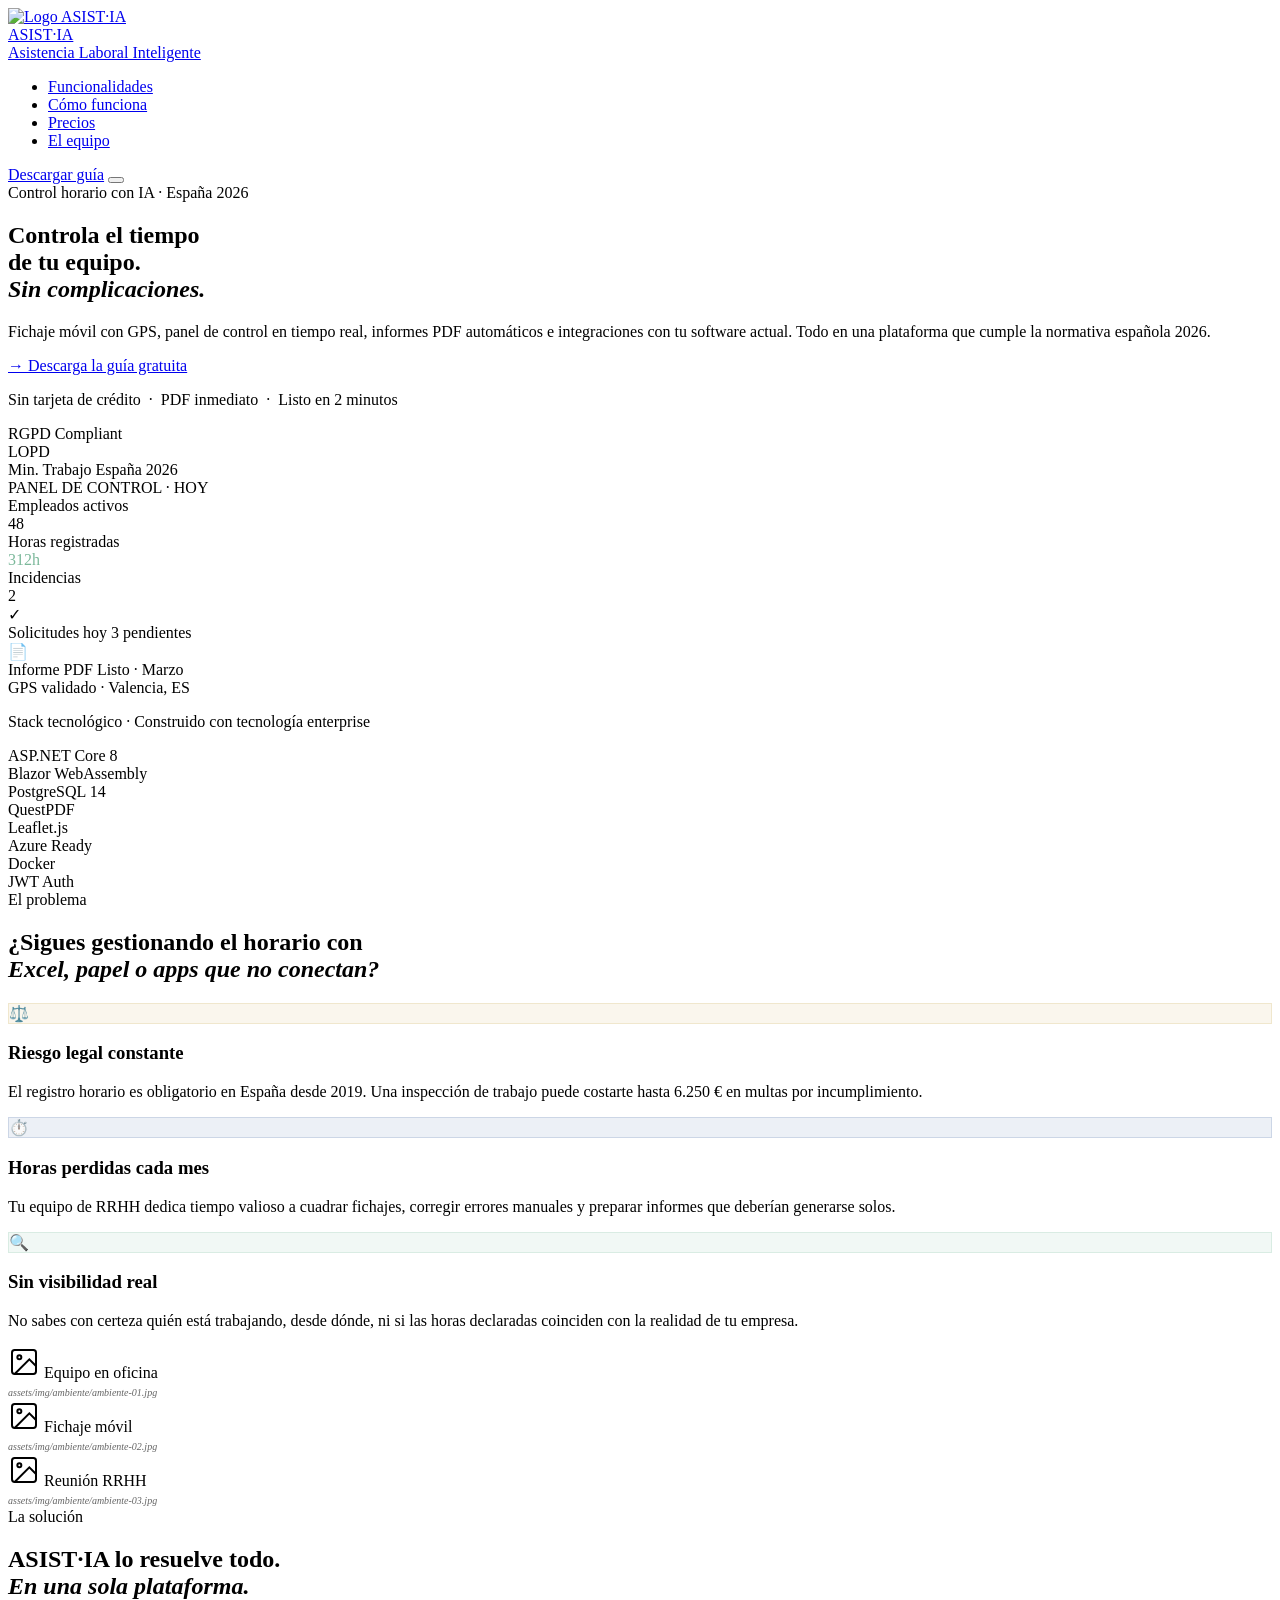
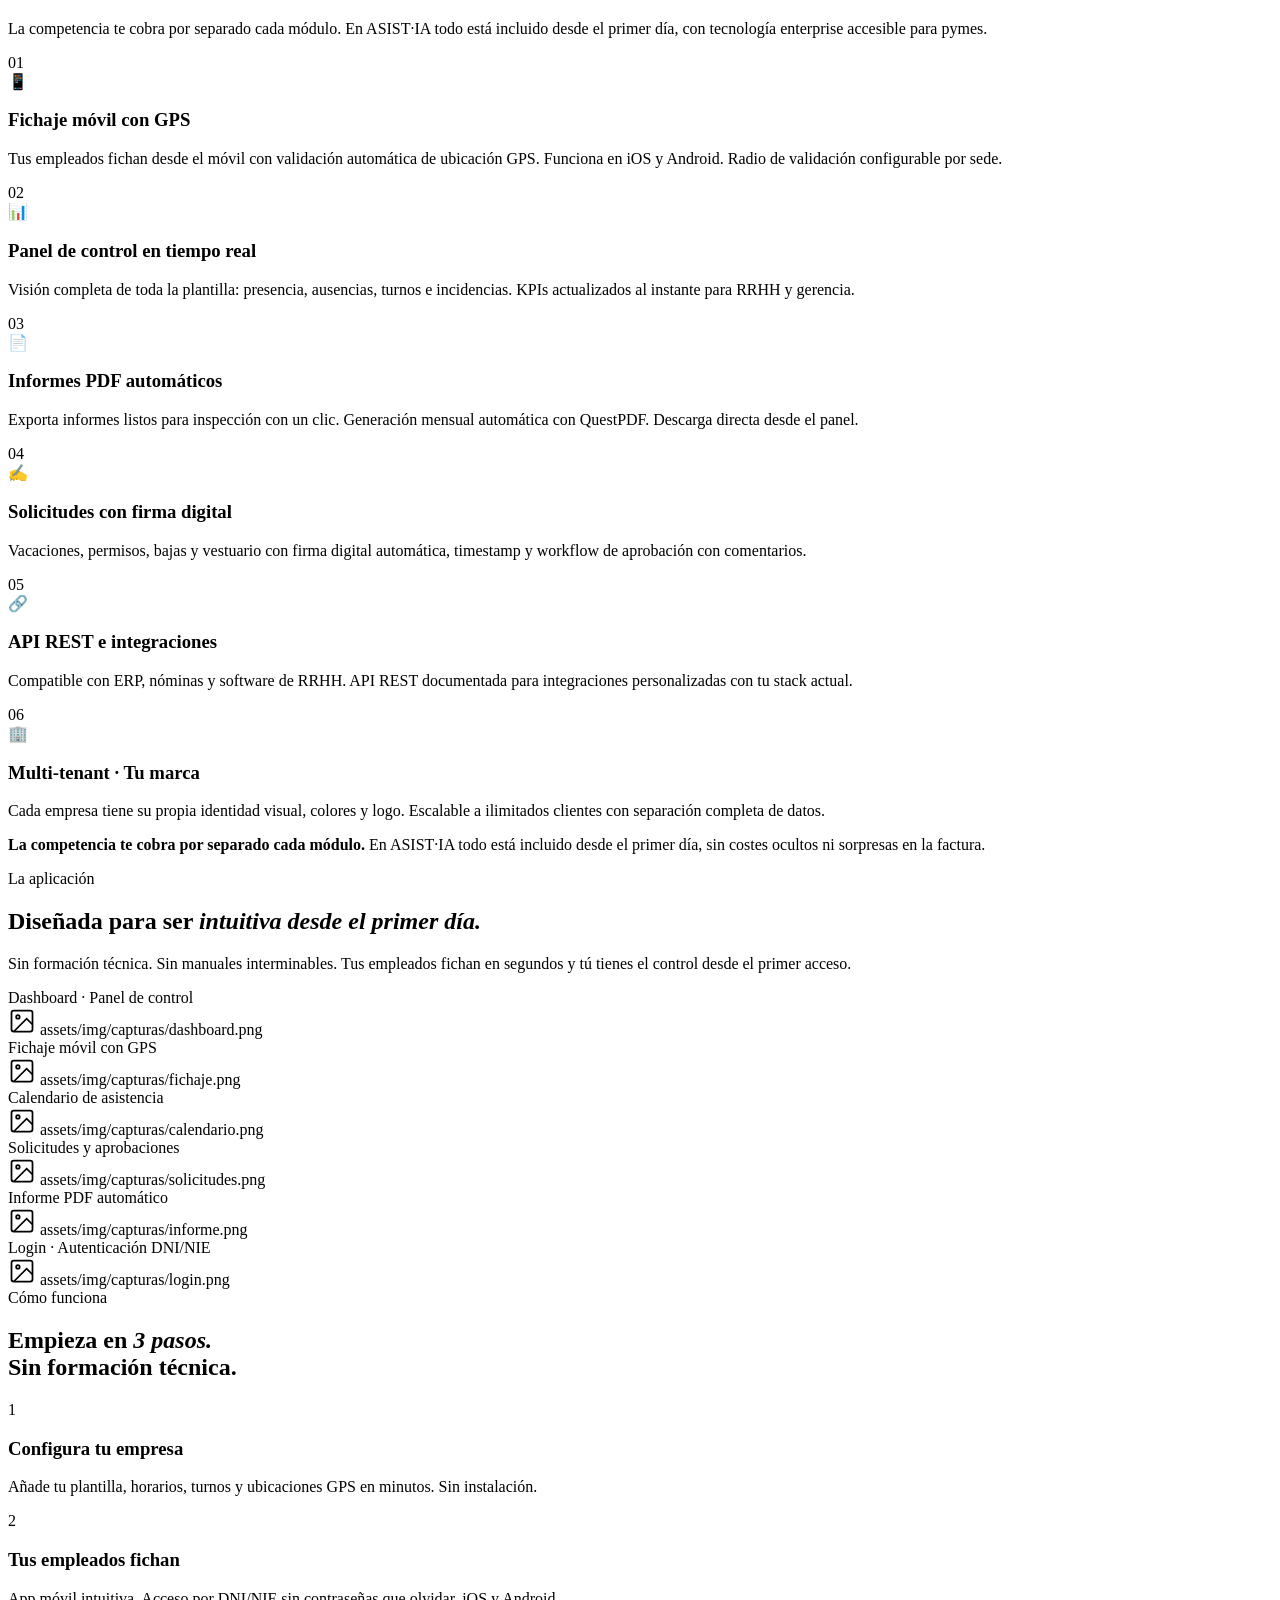
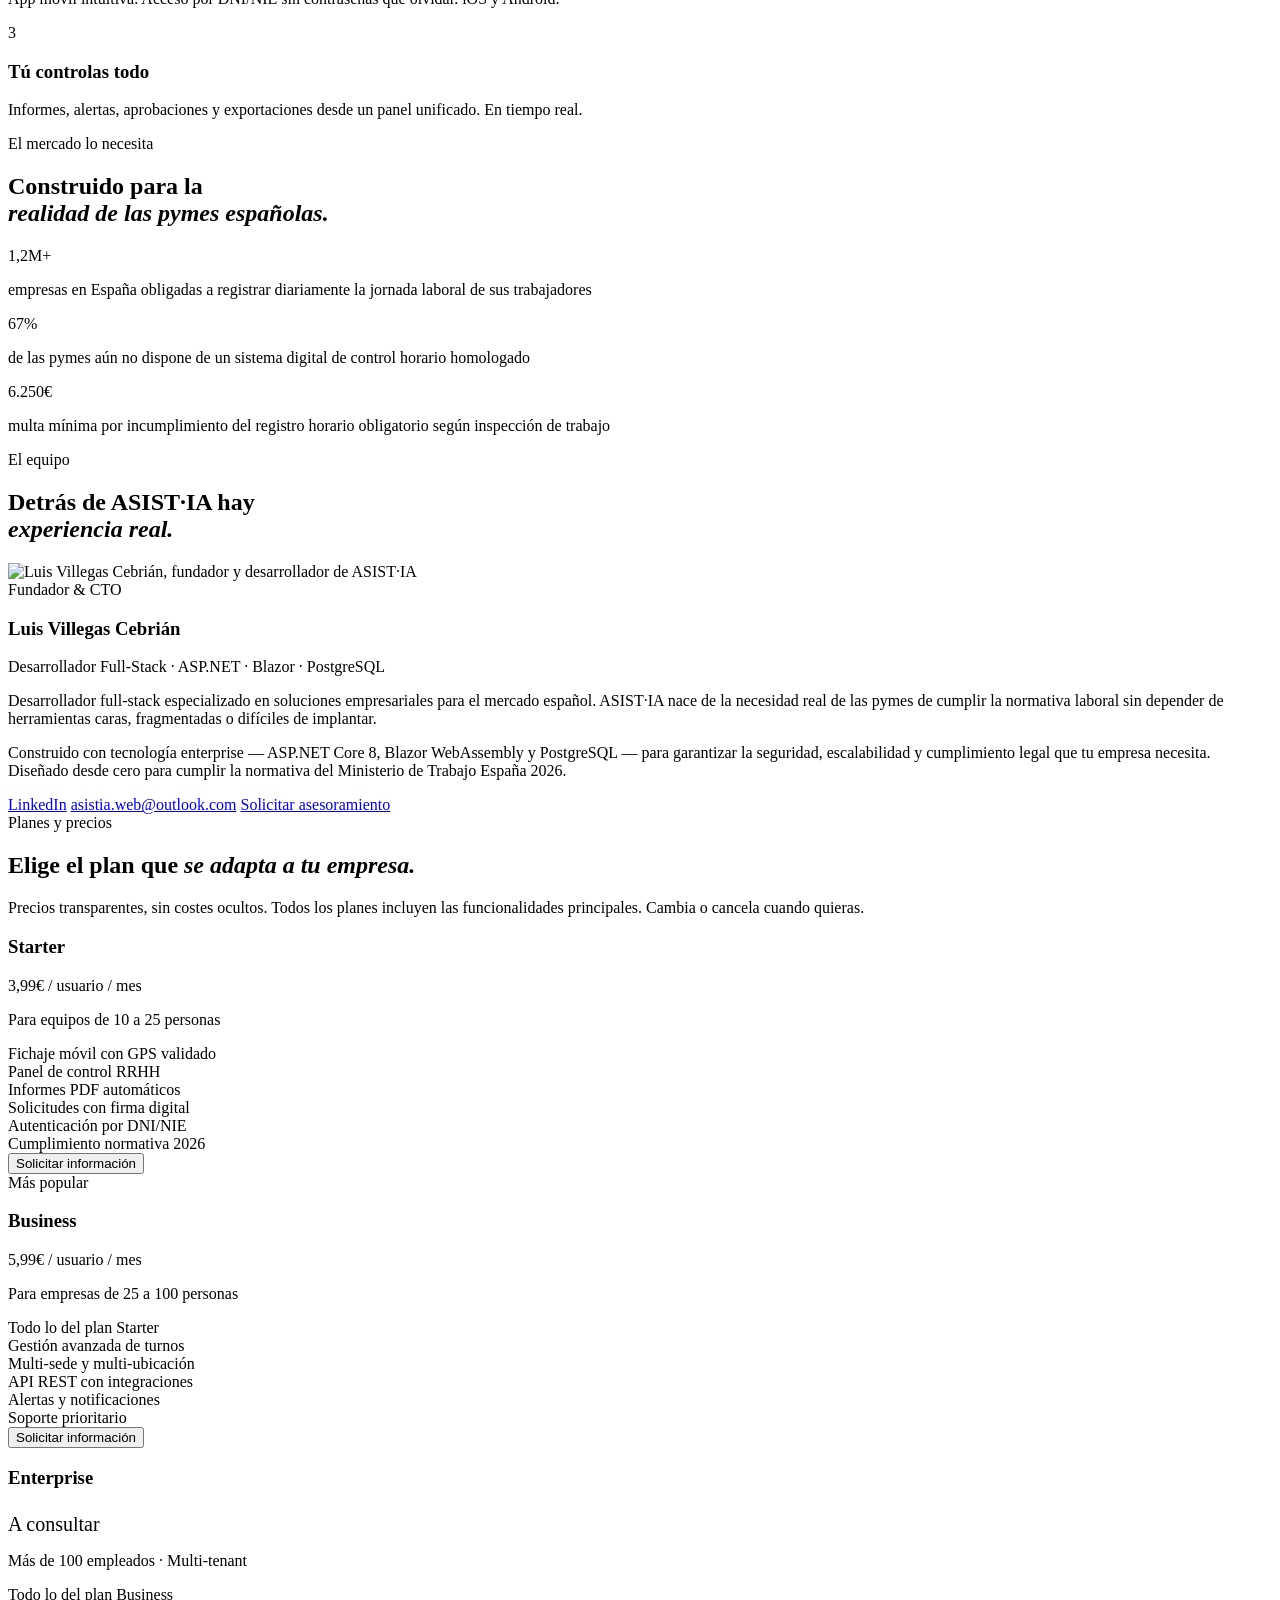
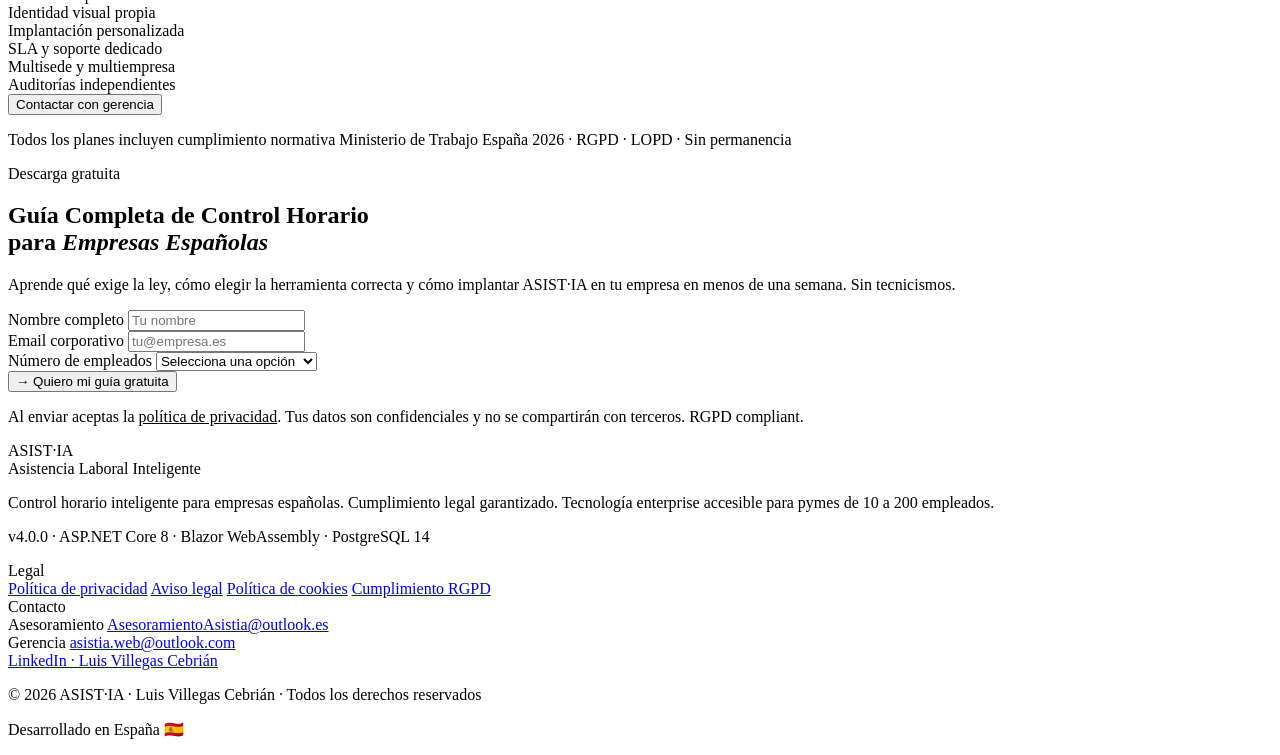
==== index.html @ 2e4726e0 "Add files via upload" ====
<!DOCTYPE html>
<html lang="es">
<head>
  <meta charset="UTF-8" />
  <meta name="viewport" content="width=device-width, initial-scale=1.0" />

  <!-- SEO -->
  <title>ASIST·IA — Control Horario Inteligente para Empresas Españolas</title>
  <meta name="description" content="Plataforma SaaS de control horario para empresas españolas. Fichaje GPS, panel RRHH, informes PDF automáticos y cumplimiento normativa 2026. Desde 3,99 €/usuario/mes." />
  <meta name="keywords" content="control horario, fichaje digital, software RRHH, pymes España, registro jornada, normativa laboral 2026" />
  <meta name="author" content="Luis Villegas Cebrián" />

  <!-- Open Graph (LinkedIn / redes sociales) -->
  <meta property="og:title" content="ASIST·IA — Control Horario con Inteligencia Artificial" />
  <meta property="og:description" content="La plataforma todo en uno para el control horario de tu empresa. Cumple la ley, elimina el fraude y ahorra horas de gestión." />
  <meta property="og:image" content="assets/img/og-asistia.png" />
  <meta property="og:url" content="https://asistia.es" />
  <meta property="og:type" content="website" />
  <meta property="og:locale" content="es_ES" />

  <!-- Twitter Card -->
  <meta name="twitter:card" content="summary_large_image" />
  <meta name="twitter:title" content="ASIST·IA — Control Horario Inteligente" />
  <meta name="twitter:description" content="Fichaje GPS · Panel RRHH · Informes PDF · Cumplimiento legal 2026" />

  <!-- Favicon -->
  <link rel="icon" type="image/png" href="assets/img/logo-asistia.png" />
  <link rel="apple-touch-icon" href="assets/img/logo-asistia.png" />

  <!-- Google Fonts -->
  <link rel="preconnect" href="https://fonts.googleapis.com" />
  <link rel="preconnect" href="https://fonts.gstatic.com" crossorigin />
  <link href="https://fonts.googleapis.com/css2?family=Syne:wght@400;700;800&family=DM+Sans:ital,wght@0,300;0,400;0,500;1,300&display=swap" rel="stylesheet" />

  <!-- CSS principal -->
  <link rel="stylesheet" href="assets/css/styles.css" />
</head>

<body>

  <!-- ============================================================
       NAVEGACIÓN
       ============================================================ -->
  <header>
    <nav class="nav" aria-label="Navegación principal">

      <a href="#inicio" class="nav-logo" aria-label="ASIST·IA — Inicio">
        <img src="assets/img/logo-asistia.png" alt="Logo ASIST·IA" width="38" height="38" />
        <div class="nav-logo-text">
          <div class="logo-nombre">ASIST·IA</div>
          <div class="logo-claim">Asistencia Laboral Inteligente</div>
        </div>
      </a>

      <ul class="nav-links" id="nav-links" role="list">
        <li><a href="#funcionalidades">Funcionalidades</a></li>
        <li><a href="#como-funciona">Cómo funciona</a></li>
        <li><a href="#precios">Precios</a></li>
        <li><a href="#equipo">El equipo</a></li>
      </ul>

      <a href="#descarga" class="nav-cta" aria-label="Descargar guía gratuita">Descargar guía</a>

      <button class="nav-toggle" id="nav-toggle" aria-controls="nav-links" aria-expanded="false" aria-label="Abrir menú">
        <span></span>
        <span></span>
        <span></span>
      </button>

    </nav>
  </header>

  <main id="inicio">

    <!-- ============================================================
         HERO
         ============================================================ -->
    <section class="hero" aria-labelledby="hero-titulo">

      <div class="hero-content">
        <div class="hero-tag" aria-hidden="true">
          <span class="hero-tag-dot"></span>
          Control horario con IA · España 2026
        </div>

        <h1 id="hero-titulo">
          Controla el tiempo<br>
          de tu equipo.<br>
          <em>Sin complicaciones.</em>
        </h1>

        <p class="hero-desc">
          Fichaje móvil con GPS, panel de control en tiempo real, informes PDF automáticos
          e integraciones con tu software actual. Todo en una plataforma que cumple la
          normativa española 2026.
        </p>

        <div class="hero-cta-wrap">
          <a href="#descarga" class="btn-primario">
            <span aria-hidden="true">→</span>
            Descarga la guía gratuita
          </a>
          <p class="hero-sub">Sin tarjeta de crédito &nbsp;·&nbsp; PDF inmediato &nbsp;·&nbsp; Listo en 2 minutos</p>
        </div>

        <div class="hero-compliance" role="list" aria-label="Certificaciones de cumplimiento">
          <div class="badge-legal" role="listitem">
            <span class="badge-legal-dot" aria-hidden="true"></span>
            RGPD Compliant
          </div>
          <div class="badge-legal" role="listitem">
            <span class="badge-legal-dot" aria-hidden="true"></span>
            LOPD
          </div>
          <div class="badge-legal" role="listitem">
            <span class="badge-legal-dot" aria-hidden="true"></span>
            Min. Trabajo España 2026
          </div>
        </div>
      </div>

      <!-- Dashboard simulado -->
      <div class="hero-visual" aria-hidden="true">
        <div class="dashboard-mock">

          <div class="dash-topbar">
            <div class="dash-dot" style="background: var(--dorado); opacity: 0.7;"></div>
            <div class="dash-dot" style="background: rgba(237,232,220,0.2);"></div>
            <div class="dash-dot" style="background: rgba(237,232,220,0.2);"></div>
            <span class="dash-label">PANEL DE CONTROL · HOY</span>
          </div>

          <div class="dash-metrics">
            <div class="dash-metric">
              <div class="dash-metric-label">Empleados activos</div>
              <div class="dash-metric-val" style="color: var(--dorado);">48</div>
              <div class="dash-bar-track">
                <div class="dash-bar-fill" style="width: 82%; background: var(--dorado);"></div>
              </div>
            </div>
            <div class="dash-metric">
              <div class="dash-metric-label">Horas registradas</div>
              <div class="dash-metric-val" style="color: #7BB89A;">312h</div>
              <div class="dash-bar-track">
                <div class="dash-bar-fill" style="width: 65%; background: #7BB89A;"></div>
              </div>
            </div>
            <div class="dash-metric">
              <div class="dash-metric-label">Incidencias</div>
              <div class="dash-metric-val" style="color: var(--azul);">2</div>
              <div class="dash-bar-track">
                <div class="dash-bar-fill" style="width: 8%; background: var(--azul);"></div>
              </div>
            </div>
          </div>

          <div class="dash-row">
            <div class="dash-card-sm">
              <div class="dash-icon-circle" style="background: var(--dorado-suave); border: 1px solid var(--dorado-borde);">✓</div>
              <div class="dash-card-info">
                <span class="dash-metric-label">Solicitudes hoy</span>
                <span>3 pendientes</span>
              </div>
            </div>
            <div class="dash-card-sm">
              <div class="dash-icon-circle" style="background: var(--azul-suave); border: 1px solid var(--azul-borde);">📄</div>
              <div class="dash-card-info">
                <span class="dash-metric-label">Informe PDF</span>
                <span>Listo · Marzo</span>
              </div>
            </div>
          </div>

          <div class="dash-mapa">
            <div class="dash-mapa-grid" aria-hidden="true"></div>
            <div class="dash-pin-ring">
              <div class="dash-pin"></div>
            </div>
            <span class="dash-mapa-txt">GPS validado · Valencia, ES</span>
          </div>

        </div>
      </div>
    </section>

    <!-- ============================================================
         FRANJA TECNOLÓGICA
         ============================================================ -->
    <div class="tech-strip" aria-label="Tecnologías utilizadas">
      <p class="tech-strip-label">Stack tecnológico · Construido con tecnología enterprise</p>
      <div class="tech-logos" role="list">
        <div class="tech-item" role="listitem">
          <span class="tech-dot" style="background: #512BD4;" aria-hidden="true"></span>
          ASP.NET Core 8
        </div>
        <div class="tech-item" role="listitem">
          <span class="tech-dot" style="background: #7B3FE4;" aria-hidden="true"></span>
          Blazor WebAssembly
        </div>
        <div class="tech-item" role="listitem">
          <span class="tech-dot" style="background: #336791; border-radius: 50%;" aria-hidden="true"></span>
          PostgreSQL 14
        </div>
        <div class="tech-item" role="listitem">
          <span class="tech-dot" style="background: #EF4444;" aria-hidden="true"></span>
          QuestPDF
        </div>
        <div class="tech-item" role="listitem">
          <span class="tech-dot" style="background: #1DA462;" aria-hidden="true"></span>
          Leaflet.js
        </div>
        <div class="tech-item" role="listitem">
          <span class="tech-dot" style="background: #0078D4;" aria-hidden="true"></span>
          Azure Ready
        </div>
        <div class="tech-item" role="listitem">
          <span class="tech-dot" style="background: #2496ED;" aria-hidden="true"></span>
          Docker
        </div>
        <div class="tech-item" role="listitem">
          <span class="tech-dot" style="background: var(--dorado);" aria-hidden="true"></span>
          JWT Auth
        </div>
      </div>
    </div>

    <!-- ============================================================
         EL PROBLEMA
         ============================================================ -->
    <section aria-labelledby="problema-titulo">
      <div class="sec-tag" aria-hidden="true">El problema</div>
      <h2 id="problema-titulo" class="sec-title">
        ¿Sigues gestionando el horario con<br>
        <em>Excel, papel o apps que no conectan?</em>
      </h2>

      <div class="problems-grid" role="list">

        <article class="problem-card fade-up" role="listitem">
          <div class="problem-icon" style="background: rgba(201,168,76,0.1); border: 1px solid rgba(201,168,76,0.2);" aria-hidden="true">⚖️</div>
          <h3 class="problem-title">Riesgo legal constante</h3>
          <p class="problem-desc">El registro horario es obligatorio en España desde 2019. Una inspección de trabajo puede costarte hasta 6.250 € en multas por incumplimiento.</p>
        </article>

        <article class="problem-card fade-up" role="listitem">
          <div class="problem-icon" style="background: rgba(74,111,165,0.1); border: 1px solid rgba(74,111,165,0.2);" aria-hidden="true">⏱️</div>
          <h3 class="problem-title">Horas perdidas cada mes</h3>
          <p class="problem-desc">Tu equipo de RRHH dedica tiempo valioso a cuadrar fichajes, corregir errores manuales y preparar informes que deberían generarse solos.</p>
        </article>

        <article class="problem-card fade-up" role="listitem">
          <div class="problem-icon" style="background: rgba(123,184,154,0.1); border: 1px solid rgba(123,184,154,0.2);" aria-hidden="true">🔍</div>
          <h3 class="problem-title">Sin visibilidad real</h3>
          <p class="problem-desc">No sabes con certeza quién está trabajando, desde dónde, ni si las horas declaradas coinciden con la realidad de tu empresa.</p>
        </article>

      </div>
    </section>

    <!-- ============================================================
         BANDA DE IMÁGENES AMBIENTE
         ============================================================ -->
    <div class="img-banda" aria-label="Imágenes del entorno de trabajo">
      <!--
        INSTRUCCIONES PARA AÑADIR IMÁGENES:
        1. Guarda las imágenes en assets/img/ambiente/
        2. Reemplaza el contenido de cada .img-banda-item por:
           <img src="assets/img/ambiente/nombre-imagen.jpg" alt="Descripción" loading="lazy" />

        Imágenes recomendadas:
        - ambiente-01.jpg : Equipo trabajando en oficina open space
        - ambiente-02.jpg : Persona fichando desde móvil
        - ambiente-03.jpg : Reunión de RRHH con tablet
      -->
      <div class="img-banda-item">
        <div class="img-banda-placeholder">
          <svg width="32" height="32" viewBox="0 0 24 24" fill="none" stroke="currentColor" stroke-width="1.5" aria-hidden="true">
            <rect x="3" y="3" width="18" height="18" rx="2"/><circle cx="8.5" cy="8.5" r="1.5"/><path d="m21 15-5-5L5 21"/>
          </svg>
          <span>Equipo en oficina<br><em style="font-size:10px;opacity:0.6;">assets/img/ambiente/ambiente-01.jpg</em></span>
        </div>
      </div>
      <div class="img-banda-item">
        <div class="img-banda-placeholder">
          <svg width="32" height="32" viewBox="0 0 24 24" fill="none" stroke="currentColor" stroke-width="1.5" aria-hidden="true">
            <rect x="3" y="3" width="18" height="18" rx="2"/><circle cx="8.5" cy="8.5" r="1.5"/><path d="m21 15-5-5L5 21"/>
          </svg>
          <span>Fichaje móvil<br><em style="font-size:10px;opacity:0.6;">assets/img/ambiente/ambiente-02.jpg</em></span>
        </div>
      </div>
      <div class="img-banda-item">
        <div class="img-banda-placeholder">
          <svg width="32" height="32" viewBox="0 0 24 24" fill="none" stroke="currentColor" stroke-width="1.5" aria-hidden="true">
            <rect x="3" y="3" width="18" height="18" rx="2"/><circle cx="8.5" cy="8.5" r="1.5"/><path d="m21 15-5-5L5 21"/>
          </svg>
          <span>Reunión RRHH<br><em style="font-size:10px;opacity:0.6;">assets/img/ambiente/ambiente-03.jpg</em></span>
        </div>
      </div>
    </div>

    <!-- ============================================================
         LA SOLUCIÓN — FUNCIONALIDADES
         ============================================================ -->
    <section id="funcionalidades" class="bg-sup" aria-labelledby="solucion-titulo">
      <div class="sec-tag" aria-hidden="true">La solución</div>
      <h2 id="solucion-titulo" class="sec-title">
        ASIST·IA lo resuelve todo.<br><em>En una sola plataforma.</em>
      </h2>
      <p class="sec-desc">
        La competencia te cobra por separado cada módulo. En ASIST·IA todo está incluido
        desde el primer día, con tecnología enterprise accesible para pymes.
      </p>

      <div class="features-grid" role="list">

        <article class="feature-card fade-up" role="listitem">
          <span class="feature-num" aria-hidden="true">01</span>
          <div class="feature-icon" aria-hidden="true">📱</div>
          <h3 class="feature-title">Fichaje móvil con GPS</h3>
          <p class="feature-desc">Tus empleados fichan desde el móvil con validación automática de ubicación GPS. Funciona en iOS y Android. Radio de validación configurable por sede.</p>
        </article>

        <article class="feature-card fade-up" role="listitem">
          <span class="feature-num" aria-hidden="true">02</span>
          <div class="feature-icon" aria-hidden="true">📊</div>
          <h3 class="feature-title">Panel de control en tiempo real</h3>
          <p class="feature-desc">Visión completa de toda la plantilla: presencia, ausencias, turnos e incidencias. KPIs actualizados al instante para RRHH y gerencia.</p>
        </article>

        <article class="feature-card fade-up" role="listitem">
          <span class="feature-num" aria-hidden="true">03</span>
          <div class="feature-icon" aria-hidden="true">📄</div>
          <h3 class="feature-title">Informes PDF automáticos</h3>
          <p class="feature-desc">Exporta informes listos para inspección con un clic. Generación mensual automática con QuestPDF. Descarga directa desde el panel.</p>
        </article>

        <article class="feature-card fade-up" role="listitem">
          <span class="feature-num" aria-hidden="true">04</span>
          <div class="feature-icon" aria-hidden="true">✍️</div>
          <h3 class="feature-title">Solicitudes con firma digital</h3>
          <p class="feature-desc">Vacaciones, permisos, bajas y vestuario con firma digital automática, timestamp y workflow de aprobación con comentarios.</p>
        </article>

        <article class="feature-card fade-up" role="listitem">
          <span class="feature-num" aria-hidden="true">05</span>
          <div class="feature-icon" aria-hidden="true">🔗</div>
          <h3 class="feature-title">API REST e integraciones</h3>
          <p class="feature-desc">Compatible con ERP, nóminas y software de RRHH. API REST documentada para integraciones personalizadas con tu stack actual.</p>
        </article>

        <article class="feature-card fade-up" role="listitem">
          <span class="feature-num" aria-hidden="true">06</span>
          <div class="feature-icon" aria-hidden="true">🏢</div>
          <h3 class="feature-title">Multi-tenant · Tu marca</h3>
          <p class="feature-desc">Cada empresa tiene su propia identidad visual, colores y logo. Escalable a ilimitados clientes con separación completa de datos.</p>
        </article>

      </div>

      <p class="feature-diferenciador">
        <strong>La competencia te cobra por separado cada módulo.</strong>
        En ASIST·IA todo está incluido desde el primer día, sin costes ocultos ni sorpresas en la factura.
      </p>
    </section>

    <!-- ============================================================
         CAPTURAS DE PANTALLA
         ============================================================ -->
    <section class="capturas-section" aria-labelledby="capturas-titulo">
      <div class="sec-tag" aria-hidden="true">La aplicación</div>
      <h2 id="capturas-titulo" class="sec-title">
        Diseñada para ser <em>intuitiva desde el primer día.</em>
      </h2>
      <p class="sec-desc">
        Sin formación técnica. Sin manuales interminables. Tus empleados fichan en segundos y tú tienes el control desde el primer acceso.
      </p>

      <div class="capturas-grid" role="list">
        <!--
          INSTRUCCIONES PARA AÑADIR CAPTURAS:
          1. Guarda las capturas en assets/img/capturas/
          2. Reemplaza el .captura-placeholder por:
             <img src="assets/img/capturas/nombre.png" alt="Descripción" loading="lazy" />

          Capturas recomendadas:
          - dashboard.png     : Panel de control principal
          - fichaje.png       : Pantalla de fichaje móvil
          - calendario.png    : Vista calendario de asistencia
          - solicitudes.png   : Pantalla de solicitudes
          - informe.png       : Informe PDF generado
          - login.png         : Pantalla de login
        -->

        <article class="captura-item fade-up" role="listitem">
          <div class="captura-topbar" aria-hidden="true">
            <div class="captura-dot" style="background: var(--dorado); opacity:0.7;"></div>
            <div class="captura-dot" style="background: rgba(237,232,220,0.2);"></div>
            <div class="captura-dot" style="background: rgba(237,232,220,0.2);"></div>
            <span class="captura-titulo">Dashboard · Panel de control</span>
          </div>
          <div class="captura-img-wrap">
            <div class="captura-placeholder">
              <svg width="28" height="28" viewBox="0 0 24 24" fill="none" stroke="currentColor" stroke-width="1.5" aria-hidden="true"><rect x="3" y="3" width="18" height="18" rx="2"/><circle cx="8.5" cy="8.5" r="1.5"/><path d="m21 15-5-5L5 21"/></svg>
              <span>assets/img/capturas/dashboard.png</span>
            </div>
          </div>
        </article>

        <article class="captura-item fade-up" role="listitem">
          <div class="captura-topbar" aria-hidden="true">
            <div class="captura-dot" style="background: var(--dorado); opacity:0.7;"></div>
            <div class="captura-dot" style="background: rgba(237,232,220,0.2);"></div>
            <div class="captura-dot" style="background: rgba(237,232,220,0.2);"></div>
            <span class="captura-titulo">Fichaje móvil con GPS</span>
          </div>
          <div class="captura-img-wrap">
            <div class="captura-placeholder">
              <svg width="28" height="28" viewBox="0 0 24 24" fill="none" stroke="currentColor" stroke-width="1.5" aria-hidden="true"><rect x="3" y="3" width="18" height="18" rx="2"/><circle cx="8.5" cy="8.5" r="1.5"/><path d="m21 15-5-5L5 21"/></svg>
              <span>assets/img/capturas/fichaje.png</span>
            </div>
          </div>
        </article>

        <article class="captura-item fade-up" role="listitem">
          <div class="captura-topbar" aria-hidden="true">
            <div class="captura-dot" style="background: var(--dorado); opacity:0.7;"></div>
            <div class="captura-dot" style="background: rgba(237,232,220,0.2);"></div>
            <div class="captura-dot" style="background: rgba(237,232,220,0.2);"></div>
            <span class="captura-titulo">Calendario de asistencia</span>
          </div>
          <div class="captura-img-wrap">
            <div class="captura-placeholder">
              <svg width="28" height="28" viewBox="0 0 24 24" fill="none" stroke="currentColor" stroke-width="1.5" aria-hidden="true"><rect x="3" y="3" width="18" height="18" rx="2"/><circle cx="8.5" cy="8.5" r="1.5"/><path d="m21 15-5-5L5 21"/></svg>
              <span>assets/img/capturas/calendario.png</span>
            </div>
          </div>
        </article>

        <article class="captura-item fade-up" role="listitem">
          <div class="captura-topbar" aria-hidden="true">
            <div class="captura-dot" style="background: var(--dorado); opacity:0.7;"></div>
            <div class="captura-dot" style="background: rgba(237,232,220,0.2);"></div>
            <div class="captura-dot" style="background: rgba(237,232,220,0.2);"></div>
            <span class="captura-titulo">Solicitudes y aprobaciones</span>
          </div>
          <div class="captura-img-wrap">
            <div class="captura-placeholder">
              <svg width="28" height="28" viewBox="0 0 24 24" fill="none" stroke="currentColor" stroke-width="1.5" aria-hidden="true"><rect x="3" y="3" width="18" height="18" rx="2"/><circle cx="8.5" cy="8.5" r="1.5"/><path d="m21 15-5-5L5 21"/></svg>
              <span>assets/img/capturas/solicitudes.png</span>
            </div>
          </div>
        </article>

        <article class="captura-item fade-up" role="listitem">
          <div class="captura-topbar" aria-hidden="true">
            <div class="captura-dot" style="background: var(--dorado); opacity:0.7;"></div>
            <div class="captura-dot" style="background: rgba(237,232,220,0.2);"></div>
            <div class="captura-dot" style="background: rgba(237,232,220,0.2);"></div>
            <span class="captura-titulo">Informe PDF automático</span>
          </div>
          <div class="captura-img-wrap">
            <div class="captura-placeholder">
              <svg width="28" height="28" viewBox="0 0 24 24" fill="none" stroke="currentColor" stroke-width="1.5" aria-hidden="true"><rect x="3" y="3" width="18" height="18" rx="2"/><circle cx="8.5" cy="8.5" r="1.5"/><path d="m21 15-5-5L5 21"/></svg>
              <span>assets/img/capturas/informe.png</span>
            </div>
          </div>
        </article>

        <article class="captura-item fade-up" role="listitem">
          <div class="captura-topbar" aria-hidden="true">
            <div class="captura-dot" style="background: var(--dorado); opacity:0.7;"></div>
            <div class="captura-dot" style="background: rgba(237,232,220,0.2);"></div>
            <div class="captura-dot" style="background: rgba(237,232,220,0.2);"></div>
            <span class="captura-titulo">Login · Autenticación DNI/NIE</span>
          </div>
          <div class="captura-img-wrap">
            <div class="captura-placeholder">
              <svg width="28" height="28" viewBox="0 0 24 24" fill="none" stroke="currentColor" stroke-width="1.5" aria-hidden="true"><rect x="3" y="3" width="18" height="18" rx="2"/><circle cx="8.5" cy="8.5" r="1.5"/><path d="m21 15-5-5L5 21"/></svg>
              <span>assets/img/capturas/login.png</span>
            </div>
          </div>
        </article>

      </div>
    </section>

    <!-- ============================================================
         CÓMO FUNCIONA
         ============================================================ -->
    <section id="como-funciona" class="bg-sup" aria-labelledby="pasos-titulo">
      <div class="sec-tag" aria-hidden="true">Cómo funciona</div>
      <h2 id="pasos-titulo" class="sec-title">
        Empieza en <em>3 pasos.</em><br>Sin formación técnica.
      </h2>

      <div class="steps-grid" role="list">

        <div class="step fade-up" role="listitem">
          <div class="step-num" aria-label="Paso 1">1</div>
          <h3 class="step-title">Configura tu empresa</h3>
          <p class="step-desc">Añade tu plantilla, horarios, turnos y ubicaciones GPS en minutos. Sin instalación.</p>
        </div>

        <div class="step fade-up" role="listitem">
          <div class="step-num" aria-label="Paso 2">2</div>
          <h3 class="step-title">Tus empleados fichan</h3>
          <p class="step-desc">App móvil intuitiva. Acceso por DNI/NIE sin contraseñas que olvidar. iOS y Android.</p>
        </div>

        <div class="step fade-up" role="listitem">
          <div class="step-num" aria-label="Paso 3">3</div>
          <h3 class="step-title">Tú controlas todo</h3>
          <p class="step-desc">Informes, alertas, aprobaciones y exportaciones desde un panel unificado. En tiempo real.</p>
        </div>

      </div>
    </section>

    <!-- ============================================================
         ESTADÍSTICAS — PRUEBA SOCIAL
         ============================================================ -->
    <section aria-labelledby="stats-titulo">
      <div class="sec-tag" aria-hidden="true">El mercado lo necesita</div>
      <h2 id="stats-titulo" class="sec-title">
        Construido para la<br><em>realidad de las pymes españolas.</em>
      </h2>

      <div class="stats-grid" role="list">
        <div class="stat-card fade-up" role="listitem">
          <div class="stat-num">1,2M+</div>
          <p class="stat-desc">empresas en España obligadas a registrar diariamente la jornada laboral de sus trabajadores</p>
        </div>
        <div class="stat-card fade-up" role="listitem">
          <div class="stat-num">67%</div>
          <p class="stat-desc">de las pymes aún no dispone de un sistema digital de control horario homologado</p>
        </div>
        <div class="stat-card fade-up" role="listitem">
          <div class="stat-num">6.250€</div>
          <p class="stat-desc">multa mínima por incumplimiento del registro horario obligatorio según inspección de trabajo</p>
        </div>
      </div>
    </section>

    <!-- ============================================================
         EL EQUIPO — FUNDADOR
         ============================================================ -->
    <section id="equipo" class="bg-sup" aria-labelledby="equipo-titulo">
      <div class="sec-tag" aria-hidden="true">El equipo</div>
      <h2 id="equipo-titulo" class="sec-title">
        Detrás de ASIST·IA hay<br><em>experiencia real.</em>
      </h2>

      <div class="founder-grid">

        <div class="founder-img-wrap">
          <img
            class="founder-img"
            src="assets/img/luis-villegas.jpeg"
            alt="Luis Villegas Cebrián, fundador y desarrollador de ASIST·IA"
            loading="lazy"
            width="220"
            height="260"
          />
          <div class="founder-frame" aria-hidden="true"></div>
          <div class="founder-badge">Fundador &amp; CTO</div>
        </div>

        <div class="founder-info">
          <h3 class="founder-nombre">Luis Villegas Cebrián</h3>
          <p class="founder-rol">Desarrollador Full-Stack · ASP.NET · Blazor · PostgreSQL</p>
          <p class="founder-bio">
            Desarrollador full-stack especializado en soluciones empresariales para el mercado español.
            ASIST·IA nace de la necesidad real de las pymes de cumplir la normativa laboral sin depender
            de herramientas caras, fragmentadas o difíciles de implantar.
          </p>
          <p class="founder-bio" style="margin-top: 1rem;">
            Construido con tecnología enterprise — ASP.NET Core 8, Blazor WebAssembly y PostgreSQL —
            para garantizar la seguridad, escalabilidad y cumplimiento legal que tu empresa necesita.
            Diseñado desde cero para cumplir la normativa del Ministerio de Trabajo España 2026.
          </p>
          <div class="founder-links">
            <a href="https://www.linkedin.com/in/luis-villegas" class="founder-link" target="_blank" rel="noopener noreferrer">LinkedIn</a>
            <a href="mailto:asistia.web@outlook.com" class="founder-link">asistia.web@outlook.com</a>
            <a href="mailto:AsesoramientoAsistia@outlook.es" class="founder-link">Solicitar asesoramiento</a>
          </div>
        </div>

      </div>
    </section>

    <!-- ============================================================
         PLANES Y PRECIOS
         ============================================================ -->
    <section id="precios" aria-labelledby="precios-titulo">
      <div class="sec-tag" aria-hidden="true">Planes y precios</div>
      <h2 id="precios-titulo" class="sec-title">
        Elige el plan que <em>se adapta a tu empresa.</em>
      </h2>
      <p class="sec-desc">
        Precios transparentes, sin costes ocultos. Todos los planes incluyen las funcionalidades principales.
        Cambia o cancela cuando quieras.
      </p>

      <div class="planes-grid" role="list">

        <article class="plan-card fade-up" role="listitem" aria-label="Plan Starter">
          <h3 class="plan-nombre">Starter</h3>
          <div class="plan-precio">3,99€ <span>/ usuario / mes</span></div>
          <p class="plan-para">Para equipos de 10 a 25 personas</p>
          <div class="plan-divider"></div>
          <div class="plan-feature">Fichaje móvil con GPS validado</div>
          <div class="plan-feature">Panel de control RRHH</div>
          <div class="plan-feature">Informes PDF automáticos</div>
          <div class="plan-feature">Solicitudes con firma digital</div>
          <div class="plan-feature">Autenticación por DNI/NIE</div>
          <div class="plan-feature">Cumplimiento normativa 2026</div>
          <button class="plan-btn btn-solicitar" data-plan="Starter" aria-label="Solicitar información sobre el plan Starter">
            Solicitar información
          </button>
        </article>

        <article class="plan-card destacado fade-up" role="listitem" aria-label="Plan Business, el más popular">
          <div class="plan-popular" aria-label="Plan más popular">Más popular</div>
          <h3 class="plan-nombre">Business</h3>
          <div class="plan-precio">5,99€ <span>/ usuario / mes</span></div>
          <p class="plan-para">Para empresas de 25 a 100 personas</p>
          <div class="plan-divider"></div>
          <div class="plan-feature">Todo lo del plan Starter</div>
          <div class="plan-feature">Gestión avanzada de turnos</div>
          <div class="plan-feature">Multi-sede y multi-ubicación</div>
          <div class="plan-feature">API REST con integraciones</div>
          <div class="plan-feature">Alertas y notificaciones</div>
          <div class="plan-feature">Soporte prioritario</div>
          <button class="plan-btn btn-solicitar" data-plan="Business" aria-label="Solicitar información sobre el plan Business">
            Solicitar información
          </button>
        </article>

        <article class="plan-card fade-up" role="listitem" aria-label="Plan Enterprise">
          <h3 class="plan-nombre">Enterprise</h3>
          <div class="plan-precio" style="font-size: 20px; padding-top: 5px;">A consultar</div>
          <p class="plan-para">Más de 100 empleados · Multi-tenant</p>
          <div class="plan-divider"></div>
          <div class="plan-feature">Todo lo del plan Business</div>
          <div class="plan-feature">Identidad visual propia</div>
          <div class="plan-feature">Implantación personalizada</div>
          <div class="plan-feature">SLA y soporte dedicado</div>
          <div class="plan-feature">Multisede y multiempresa</div>
          <div class="plan-feature">Auditorías independientes</div>
          <button class="plan-btn btn-enterprise" aria-label="Contactar con gerencia para el plan Enterprise">
            Contactar con gerencia
          </button>
        </article>

      </div>

      <p class="plan-nota">
        Todos los planes incluyen cumplimiento normativa Ministerio de Trabajo España 2026 · RGPD · LOPD · Sin permanencia
      </p>
    </section>

    <!-- ============================================================
         CTA — DESCARGA DEL DOSSIER
         ============================================================ -->
    <section id="descarga" aria-labelledby="descarga-titulo">
      <div class="cta-section">

        <div class="cta-content">
          <div class="sec-tag" aria-hidden="true">Descarga gratuita</div>
          <h2 id="descarga-titulo" class="sec-title">
            Guía Completa de Control Horario<br>para <em>Empresas Españolas</em>
          </h2>
          <p class="sec-desc">
            Aprende qué exige la ley, cómo elegir la herramienta correcta y cómo implantar
            ASIST·IA en tu empresa en menos de una semana. Sin tecnicismos.
          </p>
        </div>

        <div>
          <form class="cta-form" id="formulario-descarga" novalidate aria-label="Formulario de descarga de guía">

            <div class="form-field">
              <label for="campo-nombre">Nombre completo</label>
              <input
                class="form-input"
                type="text"
                id="campo-nombre"
                name="nombre"
                placeholder="Tu nombre"
                autocomplete="name"
                required
                aria-required="true"
              />
            </div>

            <div class="form-field">
              <label for="campo-email">Email corporativo</label>
              <input
                class="form-input"
                type="email"
                id="campo-email"
                name="email"
                placeholder="tu@empresa.es"
                autocomplete="email"
                required
                aria-required="true"
              />
            </div>

            <div class="form-field">
              <label for="campo-empleados">Número de empleados</label>
              <select
                class="form-input form-select"
                id="campo-empleados"
                name="empleados"
                required
                aria-required="true"
              >
                <option value="">Selecciona una opción</option>
                <option value="10-25">10 – 25 empleados</option>
                <option value="26-50">26 – 50 empleados</option>
                <option value="51-100">51 – 100 empleados</option>
                <option value="100+">Más de 100 empleados</option>
              </select>
            </div>

            <button type="submit" class="btn-form">
              → Quiero mi guía gratuita
            </button>

            <p class="form-legal">
              Al enviar aceptas la <a href="privacidad.html" style="color: var(--texto-suave); text-decoration: underline;">política de privacidad</a>.
              Tus datos son confidenciales y no se compartirán con terceros. RGPD compliant.
            </p>

          </form>

          <!-- Mensaje de confirmación (oculto hasta envío) -->
          <div
            id="form-mensaje-ok"
            style="display: none; flex-direction: column; align-items: center; justify-content: center; text-align: center; gap: 1rem; padding: 2rem;"
            role="alert"
            aria-live="polite"
          >
            <div style="font-size: 36px;" aria-hidden="true">✅</div>
            <h3 style="font-family: var(--font-display); font-size: 20px;">¡Solicitud recibida!</h3>
            <p style="color: var(--texto-suave); font-size: 14px;">
              Te enviaremos la guía a tu email en breve.<br>
              Si tienes dudas, escríbenos a
              <a href="mailto:AsesoramientoAsistia@outlook.es" style="color: var(--dorado);">AsesoramientoAsistia@outlook.es</a>
            </p>
          </div>
        </div>

      </div>
    </section>

  </main>

  <!-- ============================================================
       FOOTER
       ============================================================ -->
  <footer aria-label="Pie de página">

    <div class="footer-main">

      <div class="footer-marca">
        <div class="footer-logo">ASIST·IA</div>
        <div class="footer-claim">Asistencia Laboral Inteligente</div>
        <p class="footer-desc">
          Control horario inteligente para empresas españolas. Cumplimiento legal garantizado.
          Tecnología enterprise accesible para pymes de 10 a 200 empleados.
        </p>
        <p class="footer-version">v4.0.0 · ASP.NET Core 8 · Blazor WebAssembly · PostgreSQL 14</p>
      </div>

      <nav aria-label="Enlaces legales">
        <div class="footer-col-title">Legal</div>
        <a class="footer-link" href="privacidad.html">Política de privacidad</a>
        <a class="footer-link" href="aviso-legal.html">Aviso legal</a>
        <a class="footer-link" href="cookies.html">Política de cookies</a>
        <a class="footer-link" href="rgpd.html">Cumplimiento RGPD</a>
      </nav>

      <div>
        <div class="footer-col-title">Contacto</div>
        <div class="footer-email-group">
          <span class="footer-email-tipo">Asesoramiento</span>
          <a class="footer-email-addr" href="mailto:AsesoramientoAsistia@outlook.es">
            AsesoramientoAsistia@outlook.es
          </a>
        </div>
        <div class="footer-email-group">
          <span class="footer-email-tipo">Gerencia</span>
          <a class="footer-email-addr" href="mailto:asistia.web@outlook.com">
            asistia.web@outlook.com
          </a>
        </div>
        <a class="footer-link" href="https://www.linkedin.com/in/luis-villegas" target="_blank" rel="noopener noreferrer">
          LinkedIn · Luis Villegas Cebrián
        </a>
      </div>

    </div>

    <div class="footer-bottom">
      <p class="footer-copy">© 2026 ASIST·IA · Luis Villegas Cebrián · Todos los derechos reservados</p>
      <p class="footer-pais">Desarrollado en España 🇪🇸</p>
    </div>

  </footer>

  <!-- JS principal -->
  <script src="assets/js/main.js" defer></script>

</body>
</html>
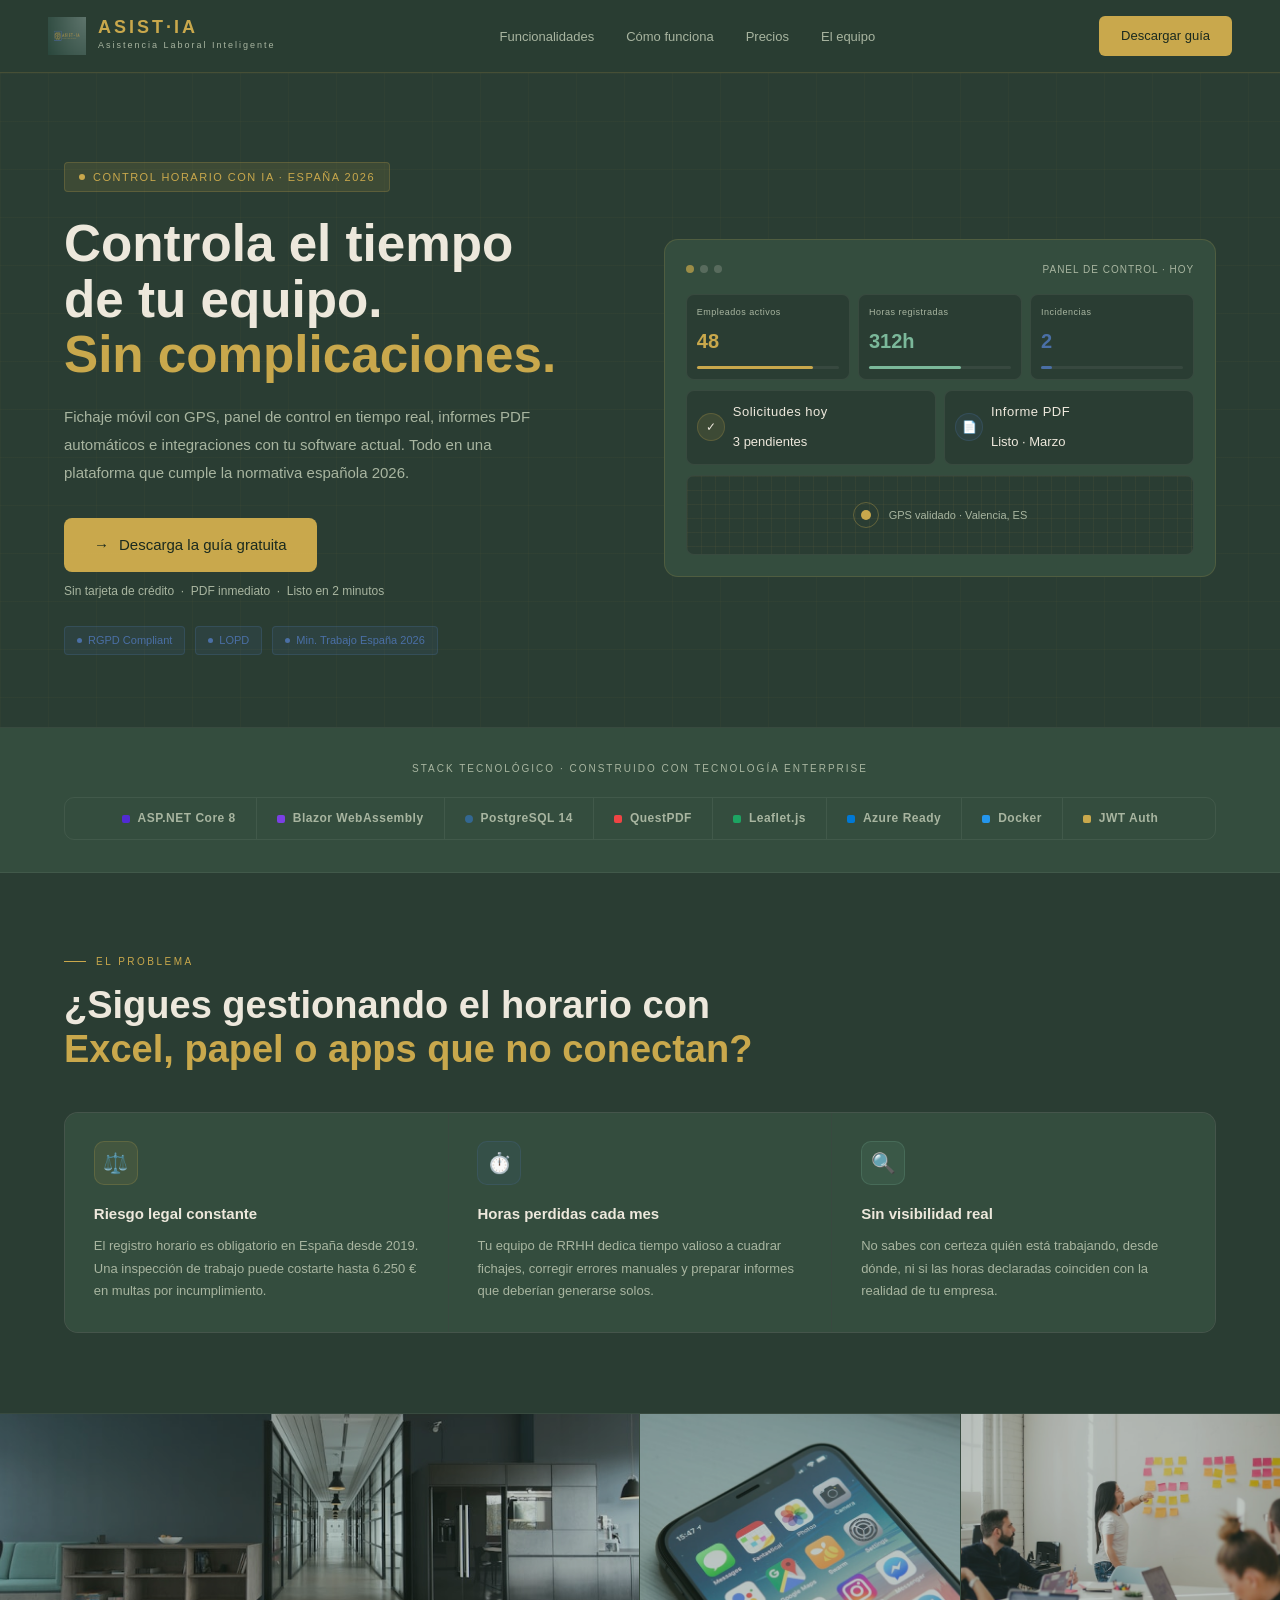
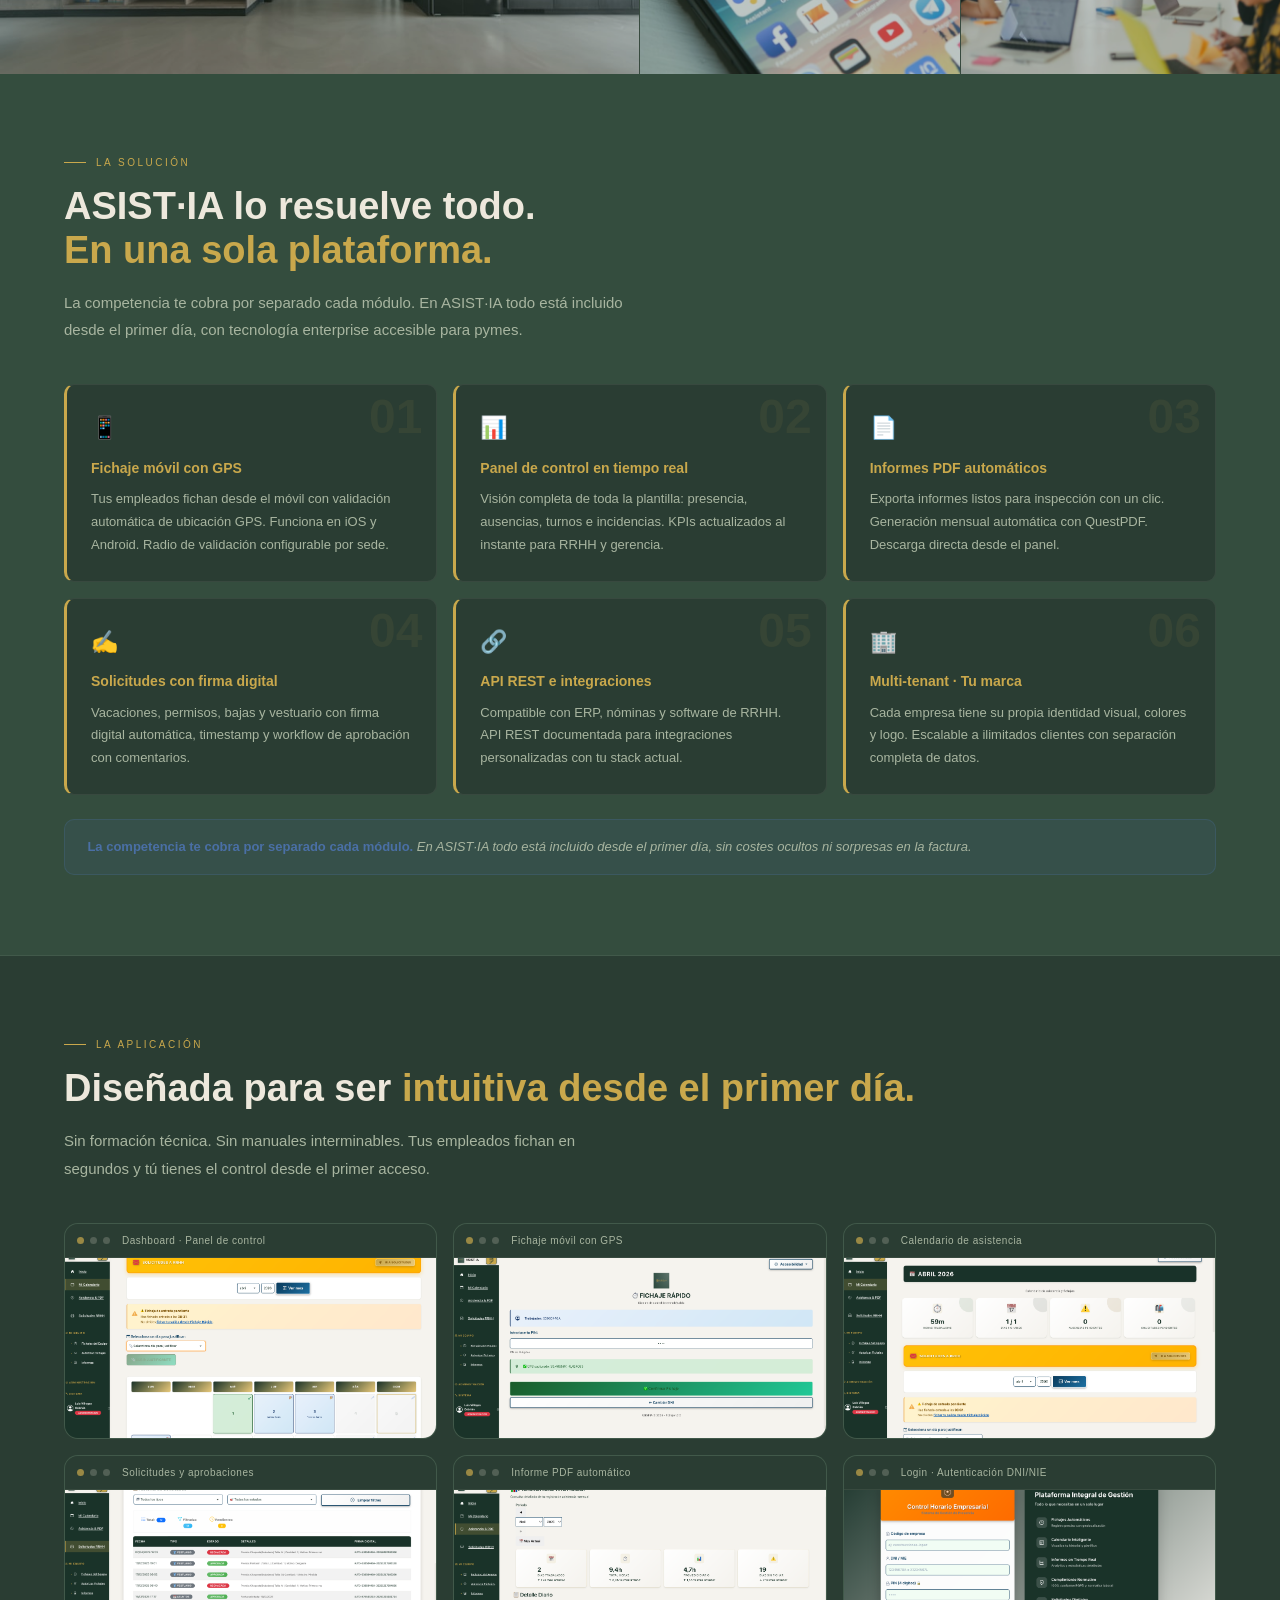
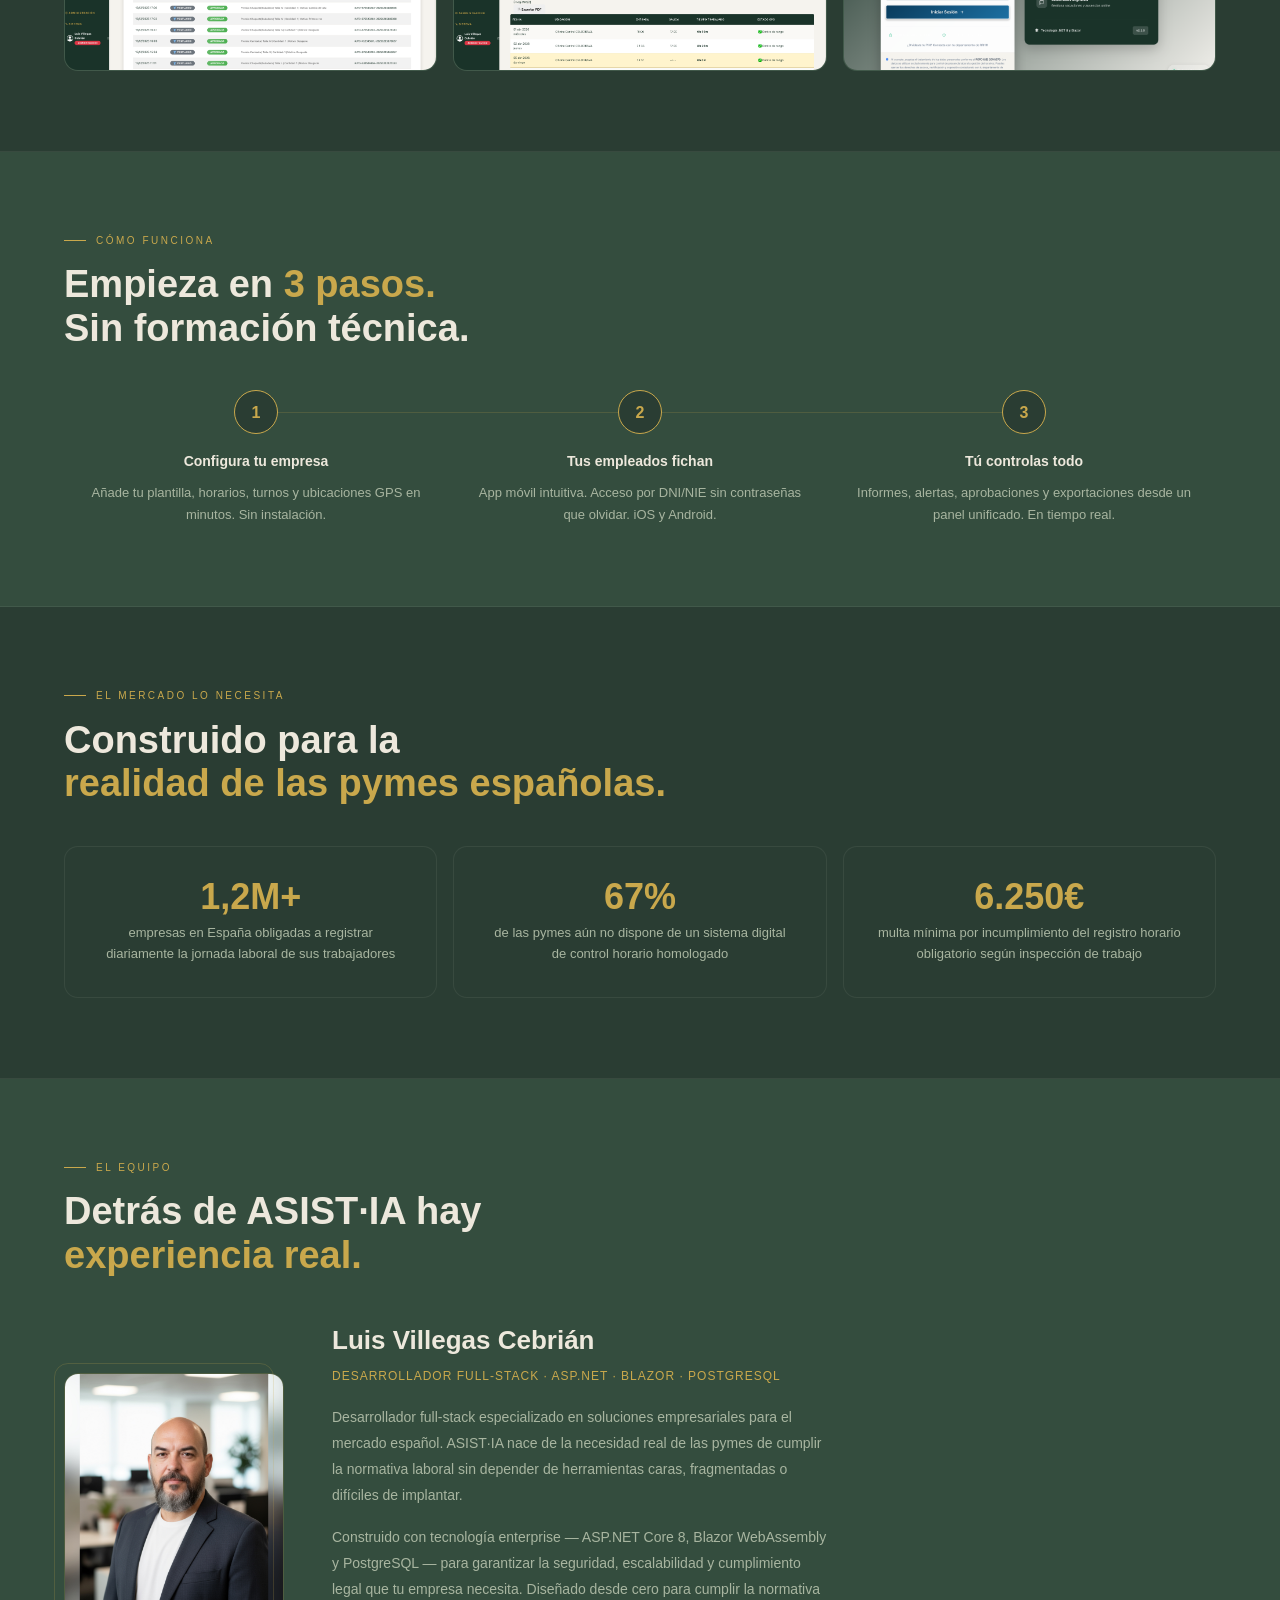
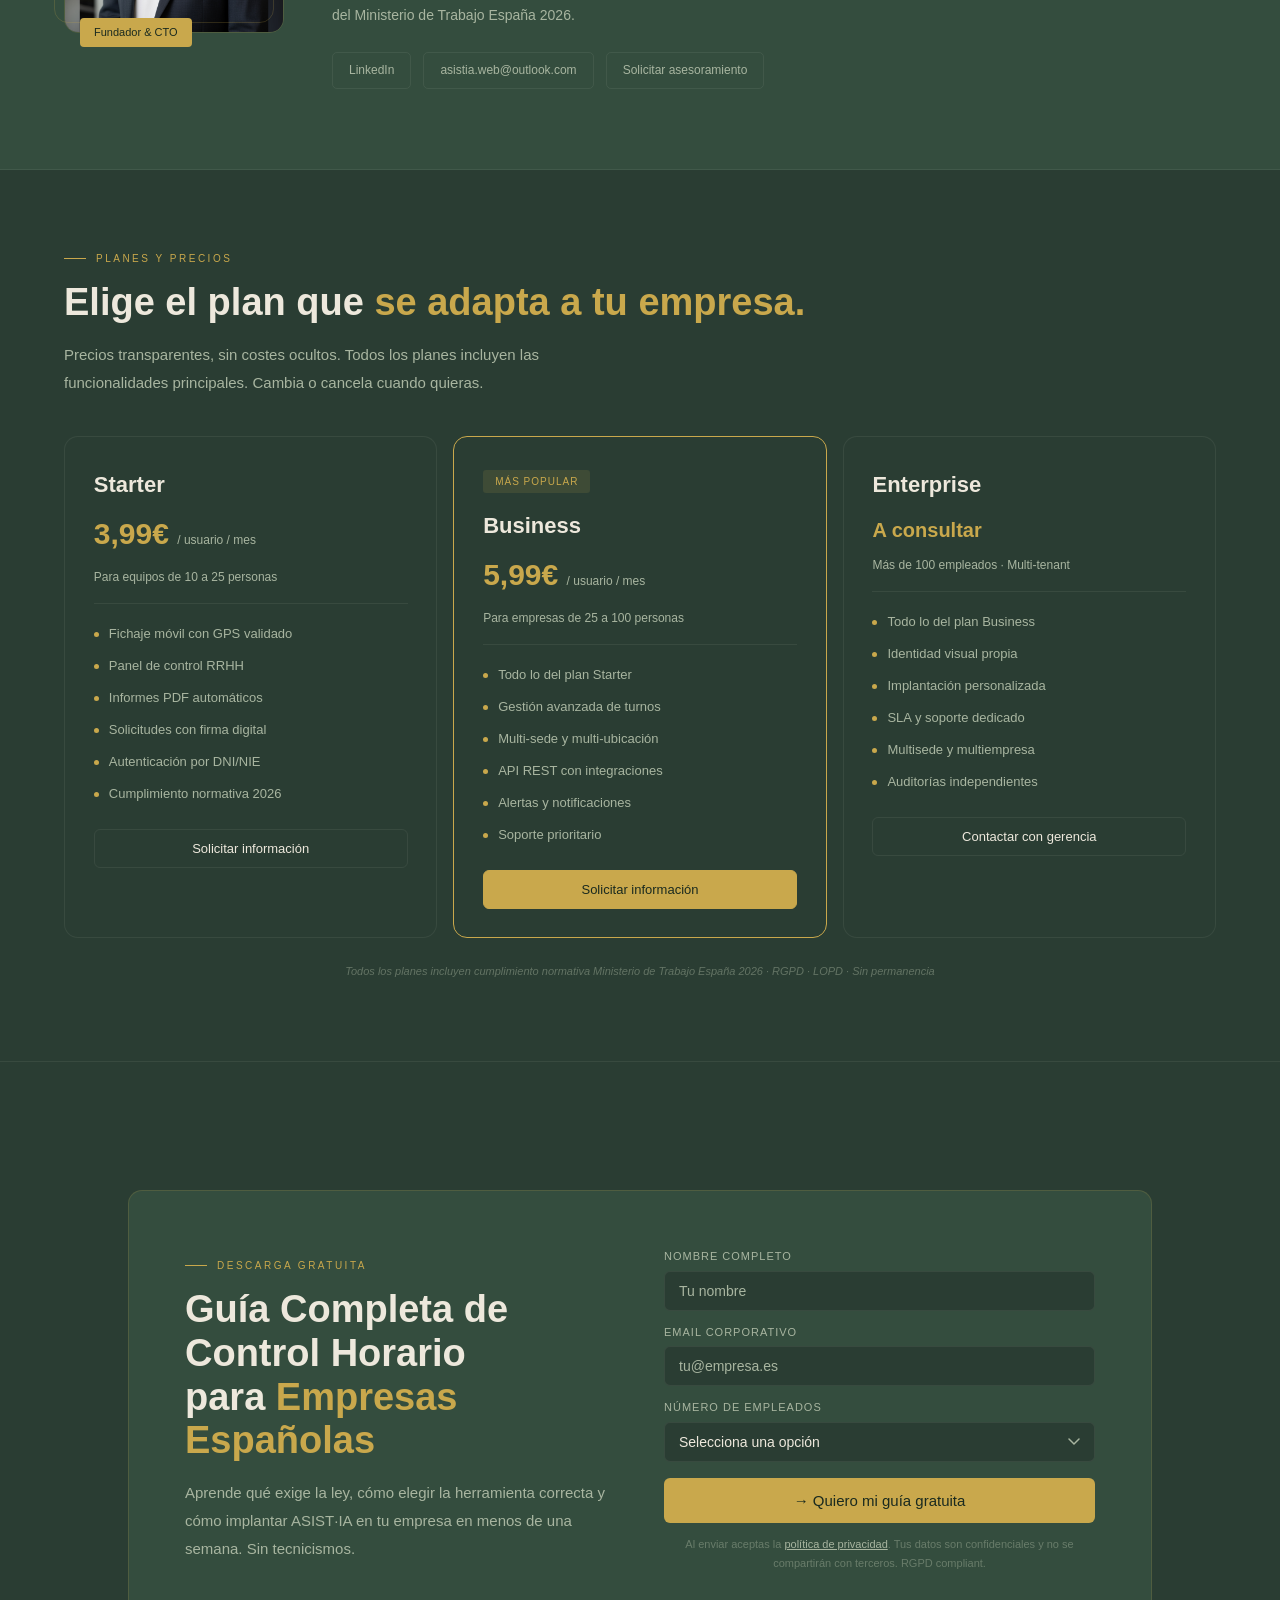
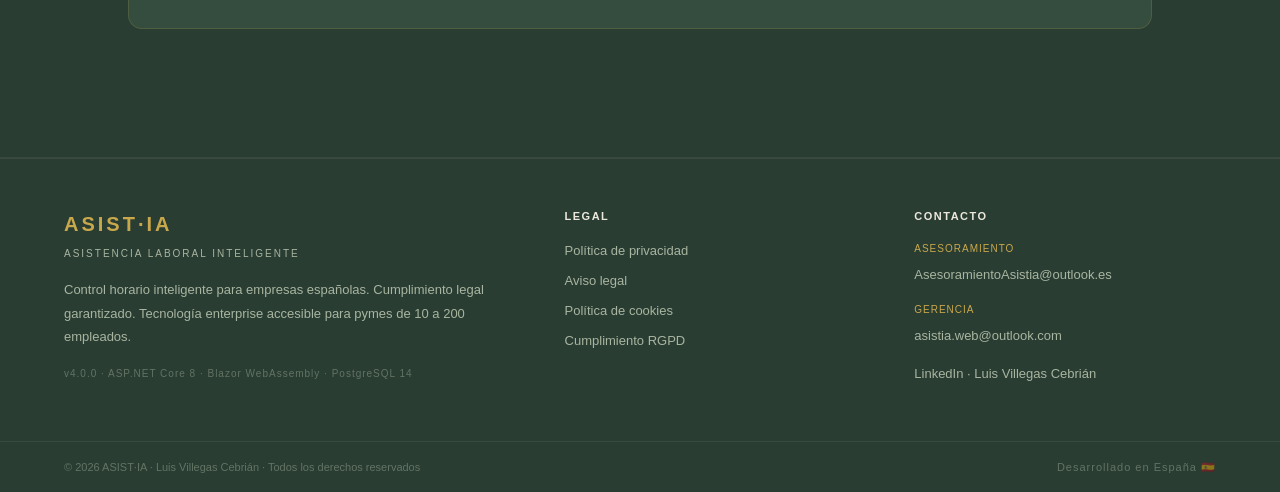
==== commit 1b139cce: "fix: rutas CSS/JS corregidas, imágenes ambiente añadidas, LinkedIn actualizado" ====
--- a/index.html
+++ b/index.html
@@ -261,40 +261,14 @@
          BANDA DE IMÁGENES AMBIENTE
          ============================================================ -->
     <div class="img-banda" aria-label="Imágenes del entorno de trabajo">
-      <!--
-        INSTRUCCIONES PARA AÑADIR IMÁGENES:
-        1. Guarda las imágenes en assets/img/ambiente/
-        2. Reemplaza el contenido de cada .img-banda-item por:
-           <img src="assets/img/ambiente/nombre-imagen.jpg" alt="Descripción" loading="lazy" />
-
-        Imágenes recomendadas:
-        - ambiente-01.jpg : Equipo trabajando en oficina open space
-        - ambiente-02.jpg : Persona fichando desde móvil
-        - ambiente-03.jpg : Reunión de RRHH con tablet
-      -->
       <div class="img-banda-item">
-        <div class="img-banda-placeholder">
-          <svg width="32" height="32" viewBox="0 0 24 24" fill="none" stroke="currentColor" stroke-width="1.5" aria-hidden="true">
-            <rect x="3" y="3" width="18" height="18" rx="2"/><circle cx="8.5" cy="8.5" r="1.5"/><path d="m21 15-5-5L5 21"/>
-          </svg>
-          <span>Equipo en oficina<br><em style="font-size:10px;opacity:0.6;">assets/img/ambiente/ambiente-01.jpg</em></span>
-        </div>
+        <img src="assets/img/ambiente/ambiente-01.jpg" alt="Equipo trabajando en oficina" loading="lazy" width="600" height="400" />
       </div>
       <div class="img-banda-item">
-        <div class="img-banda-placeholder">
-          <svg width="32" height="32" viewBox="0 0 24 24" fill="none" stroke="currentColor" stroke-width="1.5" aria-hidden="true">
-            <rect x="3" y="3" width="18" height="18" rx="2"/><circle cx="8.5" cy="8.5" r="1.5"/><path d="m21 15-5-5L5 21"/>
-          </svg>
-          <span>Fichaje móvil<br><em style="font-size:10px;opacity:0.6;">assets/img/ambiente/ambiente-02.jpg</em></span>
-        </div>
+        <img src="assets/img/ambiente/ambiente-02.jpg" alt="Persona fichando desde móvil" loading="lazy" width="600" height="400" />
       </div>
       <div class="img-banda-item">
-        <div class="img-banda-placeholder">
-          <svg width="32" height="32" viewBox="0 0 24 24" fill="none" stroke="currentColor" stroke-width="1.5" aria-hidden="true">
-            <rect x="3" y="3" width="18" height="18" rx="2"/><circle cx="8.5" cy="8.5" r="1.5"/><path d="m21 15-5-5L5 21"/>
-          </svg>
-          <span>Reunión RRHH<br><em style="font-size:10px;opacity:0.6;">assets/img/ambiente/ambiente-03.jpg</em></span>
-        </div>
+        <img src="assets/img/ambiente/ambiente-03.jpg" alt="Reunión de RRHH con tablet" loading="lazy" width="600" height="400" />
       </div>
     </div>
 
@@ -376,20 +350,6 @@
       </p>
 
       <div class="capturas-grid" role="list">
-        <!--
-          INSTRUCCIONES PARA AÑADIR CAPTURAS:
-          1. Guarda las capturas en assets/img/capturas/
-          2. Reemplaza el .captura-placeholder por:
-             <img src="assets/img/capturas/nombre.png" alt="Descripción" loading="lazy" />
-
-          Capturas recomendadas:
-          - dashboard.png     : Panel de control principal
-          - fichaje.png       : Pantalla de fichaje móvil
-          - calendario.png    : Vista calendario de asistencia
-          - solicitudes.png   : Pantalla de solicitudes
-          - informe.png       : Informe PDF generado
-          - login.png         : Pantalla de login
-        -->
 
         <article class="captura-item fade-up" role="listitem">
           <div class="captura-topbar" aria-hidden="true">
@@ -399,10 +359,7 @@
             <span class="captura-titulo">Dashboard · Panel de control</span>
           </div>
           <div class="captura-img-wrap">
-            <div class="captura-placeholder">
-              <svg width="28" height="28" viewBox="0 0 24 24" fill="none" stroke="currentColor" stroke-width="1.5" aria-hidden="true"><rect x="3" y="3" width="18" height="18" rx="2"/><circle cx="8.5" cy="8.5" r="1.5"/><path d="m21 15-5-5L5 21"/></svg>
-              <span>assets/img/capturas/dashboard.png</span>
-            </div>
+            <img src="assets/img/capturas/dashboard.png" alt="Panel de control ASIST·IA" loading="lazy" width="800" height="500" />
           </div>
         </article>
 
@@ -414,10 +371,7 @@
             <span class="captura-titulo">Fichaje móvil con GPS</span>
           </div>
           <div class="captura-img-wrap">
-            <div class="captura-placeholder">
-              <svg width="28" height="28" viewBox="0 0 24 24" fill="none" stroke="currentColor" stroke-width="1.5" aria-hidden="true"><rect x="3" y="3" width="18" height="18" rx="2"/><circle cx="8.5" cy="8.5" r="1.5"/><path d="m21 15-5-5L5 21"/></svg>
-              <span>assets/img/capturas/fichaje.png</span>
-            </div>
+            <img src="assets/img/capturas/fichaje.png" alt="Fichaje móvil con GPS ASIST·IA" loading="lazy" width="800" height="500" />
           </div>
         </article>
 
@@ -429,10 +383,7 @@
             <span class="captura-titulo">Calendario de asistencia</span>
           </div>
           <div class="captura-img-wrap">
-            <div class="captura-placeholder">
-              <svg width="28" height="28" viewBox="0 0 24 24" fill="none" stroke="currentColor" stroke-width="1.5" aria-hidden="true"><rect x="3" y="3" width="18" height="18" rx="2"/><circle cx="8.5" cy="8.5" r="1.5"/><path d="m21 15-5-5L5 21"/></svg>
-              <span>assets/img/capturas/calendario.png</span>
-            </div>
+            <img src="assets/img/capturas/calendario.png" alt="Calendario de asistencia ASIST·IA" loading="lazy" width="800" height="500" />
           </div>
         </article>
 
@@ -444,10 +395,7 @@
             <span class="captura-titulo">Solicitudes y aprobaciones</span>
           </div>
           <div class="captura-img-wrap">
-            <div class="captura-placeholder">
-              <svg width="28" height="28" viewBox="0 0 24 24" fill="none" stroke="currentColor" stroke-width="1.5" aria-hidden="true"><rect x="3" y="3" width="18" height="18" rx="2"/><circle cx="8.5" cy="8.5" r="1.5"/><path d="m21 15-5-5L5 21"/></svg>
-              <span>assets/img/capturas/solicitudes.png</span>
-            </div>
+            <img src="assets/img/capturas/solicitudes.png" alt="Solicitudes y aprobaciones ASIST·IA" loading="lazy" width="800" height="500" />
           </div>
         </article>
 
@@ -459,10 +407,7 @@
             <span class="captura-titulo">Informe PDF automático</span>
           </div>
           <div class="captura-img-wrap">
-            <div class="captura-placeholder">
-              <svg width="28" height="28" viewBox="0 0 24 24" fill="none" stroke="currentColor" stroke-width="1.5" aria-hidden="true"><rect x="3" y="3" width="18" height="18" rx="2"/><circle cx="8.5" cy="8.5" r="1.5"/><path d="m21 15-5-5L5 21"/></svg>
-              <span>assets/img/capturas/informe.png</span>
-            </div>
+            <img src="assets/img/capturas/informe.png" alt="Informe PDF automático ASIST·IA" loading="lazy" width="800" height="500" />
           </div>
         </article>
 
@@ -474,10 +419,7 @@
             <span class="captura-titulo">Login · Autenticación DNI/NIE</span>
           </div>
           <div class="captura-img-wrap">
-            <div class="captura-placeholder">
-              <svg width="28" height="28" viewBox="0 0 24 24" fill="none" stroke="currentColor" stroke-width="1.5" aria-hidden="true"><rect x="3" y="3" width="18" height="18" rx="2"/><circle cx="8.5" cy="8.5" r="1.5"/><path d="m21 15-5-5L5 21"/></svg>
-              <span>assets/img/capturas/login.png</span>
-            </div>
+            <img src="assets/img/capturas/login.png" alt="Login autenticación DNI/NIE ASIST·IA" loading="lazy" width="800" height="500" />
           </div>
         </article>
 
@@ -579,7 +521,7 @@
             Diseñado desde cero para cumplir la normativa del Ministerio de Trabajo España 2026.
           </p>
           <div class="founder-links">
-            <a href="https://www.linkedin.com/in/luis-villegas" class="founder-link" target="_blank" rel="noopener noreferrer">LinkedIn</a>
+            <a href="https://www.linkedin.com/in/luisvillegascebrian/" class="founder-link" target="_blank" rel="noopener noreferrer">LinkedIn</a>
             <a href="mailto:asistia.web@outlook.com" class="founder-link">asistia.web@outlook.com</a>
             <a href="mailto:AsesoramientoAsistia@outlook.es" class="founder-link">Solicitar asesoramiento</a>
           </div>
@@ -796,7 +738,7 @@
             asistia.web@outlook.com
           </a>
         </div>
-        <a class="footer-link" href="https://www.linkedin.com/in/luis-villegas" target="_blank" rel="noopener noreferrer">
+        <a class="footer-link" href="https://www.linkedin.com/in/luisvillegascebrian/" target="_blank" rel="noopener noreferrer">
           LinkedIn · Luis Villegas Cebrián
         </a>
       </div>
@@ -814,4 +756,4 @@
   <script src="assets/js/main.js" defer></script>
 
 </body>
-</html>
+</html>
--- a/assets/css/styles.css
+++ b/assets/css/styles.css
@@ -0,0 +1,1501 @@
+/*
+ * ASIST·IA — Landing Page v1.0
+ * Estética: Industrial-tech · Verde cemento · Dorado premium
+ * Autor: Luis Villegas Cebrián
+ * Fuentes: Syne (display) + DM Sans (body)
+ */
+
+/* ============================================================
+   VARIABLES Y RESET
+   ============================================================ */
+@import url('https://fonts.googleapis.com/css2?family=Syne:wght@400;700;800&family=DM+Sans:ital,wght@0,300;0,400;0,500;1,300&display=swap');
+
+:root {
+  /* Paleta principal */
+  --verde:           #3D5C4A;
+  --verde-oscuro:    #2A3D33;
+  --verde-claro:     #4A6B55;
+  --verde-sup:       #344D3E;
+  --dorado:          #C9A84C;
+  --dorado-suave:    rgba(201, 168, 76, 0.12);
+  --dorado-borde:    rgba(201, 168, 76, 0.22);
+  --azul:            #4A6FA5;
+  --azul-suave:      rgba(74, 111, 165, 0.12);
+  --azul-borde:      rgba(74, 111, 165, 0.25);
+
+  /* Texto */
+  --texto:           #EDE8DC;
+  --texto-suave:     #A8B5A0;
+  --texto-muy-suave: rgba(168, 181, 160, 0.45);
+
+  /* Bordes */
+  --borde:           rgba(201, 168, 76, 0.18);
+  --borde-suave:     rgba(237, 232, 220, 0.07);
+
+  /* Tipografía */
+  --font-display:    'Syne', sans-serif;
+  --font-body:       'DM Sans', sans-serif;
+
+  /* Espaciado */
+  --seccion:         5rem 4rem;
+  --radio:           10px;
+  --radio-lg:        14px;
+}
+
+*, *::before, *::after {
+  box-sizing: border-box;
+  margin: 0;
+  padding: 0;
+}
+
+html {
+  scroll-behavior: smooth;
+}
+
+body {
+  font-family: var(--font-body);
+  background-color: var(--verde-oscuro);
+  color: var(--texto);
+  line-height: 1.7;
+  -webkit-font-smoothing: antialiased;
+}
+
+img {
+  max-width: 100%;
+  height: auto;
+  display: block;
+}
+
+a {
+  color: inherit;
+  text-decoration: none;
+}
+
+button {
+  font-family: var(--font-body);
+  cursor: pointer;
+  border: none;
+  outline: none;
+}
+
+button:focus-visible,
+a:focus-visible,
+input:focus-visible,
+select:focus-visible {
+  outline: 2px solid var(--dorado);
+  outline-offset: 3px;
+}
+
+/* ============================================================
+   UTILIDADES
+   ============================================================ */
+.sec-tag {
+  display: flex;
+  align-items: center;
+  gap: 10px;
+  font-size: 10px;
+  letter-spacing: 2.5px;
+  color: var(--dorado);
+  text-transform: uppercase;
+  margin-bottom: 0.9rem;
+}
+
+.sec-tag::before {
+  content: '';
+  display: block;
+  width: 22px;
+  height: 1px;
+  background: var(--dorado);
+  flex-shrink: 0;
+}
+
+.sec-title {
+  font-family: var(--font-display);
+  font-size: clamp(22px, 3vw, 38px);
+  font-weight: 800;
+  line-height: 1.15;
+  margin-bottom: 1rem;
+}
+
+.sec-title em {
+  color: var(--dorado);
+  font-style: normal;
+}
+
+.sec-desc {
+  font-size: 15px;
+  color: var(--texto-suave);
+  line-height: 1.85;
+  max-width: 580px;
+}
+
+.divider {
+  height: 1px;
+  background: var(--borde-suave);
+  margin: 0;
+}
+
+/* ============================================================
+   NAVEGACIÓN
+   ============================================================ */
+.nav {
+  position: sticky;
+  top: 0;
+  z-index: 100;
+  display: flex;
+  justify-content: space-between;
+  align-items: center;
+  padding: 1rem 3rem;
+  background: rgba(42, 61, 51, 0.97);
+  border-bottom: 1px solid var(--borde);
+  backdrop-filter: blur(8px);
+}
+
+.nav-logo {
+  display: flex;
+  align-items: center;
+  gap: 12px;
+}
+
+.nav-logo img {
+  width: 38px;
+  height: 38px;
+  object-fit: contain;
+}
+
+.nav-logo-text .logo-nombre {
+  font-family: var(--font-display);
+  font-size: 18px;
+  font-weight: 800;
+  color: var(--dorado);
+  letter-spacing: 3px;
+  line-height: 1;
+}
+
+.nav-logo-text .logo-claim {
+  font-size: 9px;
+  letter-spacing: 2px;
+  color: var(--texto-suave);
+  margin-top: 2px;
+}
+
+.nav-links {
+  display: flex;
+  gap: 2rem;
+  list-style: none;
+}
+
+.nav-links a {
+  font-size: 13px;
+  color: var(--texto-suave);
+  transition: color 0.2s;
+}
+
+.nav-links a:hover {
+  color: var(--dorado);
+}
+
+.nav-cta {
+  background: var(--dorado);
+  color: #1a2a1f;
+  padding: 9px 22px;
+  border-radius: 6px;
+  font-size: 13px;
+  font-weight: 500;
+  transition: opacity 0.2s, transform 0.15s;
+}
+
+.nav-cta:hover {
+  opacity: 0.9;
+  transform: translateY(-1px);
+}
+
+/* Hamburguesa móvil */
+.nav-toggle {
+  display: none;
+  flex-direction: column;
+  gap: 5px;
+  background: none;
+  padding: 4px;
+}
+
+.nav-toggle span {
+  display: block;
+  width: 22px;
+  height: 2px;
+  background: var(--texto);
+  border-radius: 2px;
+  transition: all 0.3s;
+}
+
+/* ============================================================
+   HERO
+   ============================================================ */
+.hero {
+  display: grid;
+  grid-template-columns: 1fr 1fr;
+  gap: 3rem;
+  padding: 5.5rem 4rem 4.5rem;
+  align-items: center;
+  border-bottom: 1px solid var(--borde-suave);
+  position: relative;
+  overflow: hidden;
+}
+
+.hero::before {
+  content: '';
+  position: absolute;
+  inset: 0;
+  background-image:
+    linear-gradient(rgba(201,168,76,0.03) 1px, transparent 1px),
+    linear-gradient(90deg, rgba(201,168,76,0.03) 1px, transparent 1px);
+  background-size: 48px 48px;
+  pointer-events: none;
+}
+
+.hero-tag {
+  display: inline-flex;
+  align-items: center;
+  gap: 8px;
+  background: var(--dorado-suave);
+  border: 1px solid var(--dorado-borde);
+  color: var(--dorado);
+  font-size: 11px;
+  letter-spacing: 1.5px;
+  padding: 5px 14px;
+  border-radius: 4px;
+  margin-bottom: 1.5rem;
+  text-transform: uppercase;
+}
+
+.hero-tag-dot {
+  width: 6px;
+  height: 6px;
+  border-radius: 50%;
+  background: var(--dorado);
+}
+
+.hero h1 {
+  font-family: var(--font-display);
+  font-size: clamp(30px, 4vw, 52px);
+  font-weight: 800;
+  line-height: 1.08;
+  margin-bottom: 1.3rem;
+}
+
+.hero h1 em {
+  color: var(--dorado);
+  font-style: normal;
+}
+
+.hero-desc {
+  font-size: 15px;
+  color: var(--texto-suave);
+  line-height: 1.85;
+  max-width: 480px;
+  margin-bottom: 2rem;
+}
+
+.hero-cta-wrap {
+  display: flex;
+  flex-direction: column;
+  align-items: flex-start;
+  gap: 0.6rem;
+}
+
+.btn-primario {
+  display: inline-flex;
+  align-items: center;
+  gap: 10px;
+  background: var(--dorado);
+  color: #1a2a1f;
+  padding: 14px 30px;
+  border-radius: 8px;
+  font-size: 15px;
+  font-weight: 500;
+  transition: opacity 0.2s, transform 0.15s;
+}
+
+.btn-primario:hover {
+  opacity: 0.92;
+  transform: translateY(-2px);
+}
+
+.hero-sub {
+  font-size: 12px;
+  color: var(--texto-suave);
+}
+
+.hero-compliance {
+  display: flex;
+  gap: 10px;
+  flex-wrap: wrap;
+  margin-top: 1.5rem;
+}
+
+.badge-legal {
+  display: inline-flex;
+  align-items: center;
+  gap: 6px;
+  background: var(--azul-suave);
+  border: 1px solid var(--azul-borde);
+  color: var(--azul);
+  font-size: 11px;
+  padding: 4px 12px;
+  border-radius: 4px;
+}
+
+.badge-legal-dot {
+  width: 5px;
+  height: 5px;
+  border-radius: 50%;
+  background: var(--azul);
+}
+
+/* Dashboard mockup dentro del hero */
+.hero-visual {
+  position: relative;
+}
+
+.dashboard-mock {
+  background: var(--verde-sup);
+  border: 1px solid var(--borde);
+  border-radius: var(--radio-lg);
+  padding: 1.3rem;
+  position: relative;
+  z-index: 1;
+}
+
+.dash-topbar {
+  display: flex;
+  align-items: center;
+  gap: 6px;
+  margin-bottom: 1rem;
+}
+
+.dash-dot {
+  width: 8px;
+  height: 8px;
+  border-radius: 50%;
+}
+
+.dash-label {
+  font-size: 10px;
+  color: var(--texto-suave);
+  letter-spacing: 1px;
+  margin-left: auto;
+}
+
+.dash-metrics {
+  display: grid;
+  grid-template-columns: repeat(3, 1fr);
+  gap: 8px;
+  margin-bottom: 10px;
+}
+
+.dash-metric {
+  background: var(--verde-oscuro);
+  border: 1px solid var(--borde-suave);
+  border-radius: 8px;
+  padding: 10px;
+}
+
+.dash-metric-label {
+  font-size: 9px;
+  color: var(--texto-suave);
+  margin-bottom: 4px;
+  letter-spacing: 0.5px;
+}
+
+.dash-metric-val {
+  font-family: var(--font-display);
+  font-size: 20px;
+  font-weight: 700;
+}
+
+.dash-bar-track {
+  height: 3px;
+  background: rgba(255, 255, 255, 0.06);
+  border-radius: 2px;
+  margin-top: 8px;
+}
+
+.dash-bar-fill {
+  height: 100%;
+  border-radius: 2px;
+}
+
+.dash-row {
+  display: grid;
+  grid-template-columns: 1fr 1fr;
+  gap: 8px;
+  margin-bottom: 10px;
+}
+
+.dash-card-sm {
+  background: var(--verde-oscuro);
+  border: 1px solid var(--borde-suave);
+  border-radius: 8px;
+  padding: 10px;
+  display: flex;
+  align-items: center;
+  gap: 8px;
+}
+
+.dash-icon-circle {
+  width: 28px;
+  height: 28px;
+  border-radius: 50%;
+  display: flex;
+  align-items: center;
+  justify-content: center;
+  font-size: 12px;
+  flex-shrink: 0;
+}
+
+.dash-card-info .dash-metric-label {
+  display: block;
+}
+
+.dash-card-info span {
+  font-size: 13px;
+  font-weight: 500;
+  color: var(--texto);
+}
+
+.dash-mapa {
+  background: var(--verde-oscuro);
+  border: 1px solid var(--borde-suave);
+  border-radius: 8px;
+  padding: 12px;
+  height: 80px;
+  display: flex;
+  align-items: center;
+  justify-content: center;
+  gap: 10px;
+  position: relative;
+  overflow: hidden;
+}
+
+.dash-mapa-grid {
+  position: absolute;
+  inset: 0;
+  background-image:
+    linear-gradient(rgba(201,168,76,0.06) 1px, transparent 1px),
+    linear-gradient(90deg, rgba(201,168,76,0.06) 1px, transparent 1px);
+  background-size: 14px 14px;
+}
+
+.dash-pin-ring {
+  width: 26px;
+  height: 26px;
+  border-radius: 50%;
+  border: 1.5px solid rgba(201,168,76,0.35);
+  display: flex;
+  align-items: center;
+  justify-content: center;
+  position: relative;
+  z-index: 1;
+}
+
+.dash-pin {
+  width: 10px;
+  height: 10px;
+  border-radius: 50%;
+  background: var(--dorado);
+}
+
+.dash-mapa-txt {
+  font-size: 11px;
+  color: var(--texto-suave);
+  position: relative;
+  z-index: 1;
+}
+
+/* ============================================================
+   FRANJA TECNOLÓGICA
+   ============================================================ */
+.tech-strip {
+  background: var(--verde-sup);
+  border-bottom: 1px solid var(--borde-suave);
+  padding: 2rem 4rem;
+}
+
+.tech-strip-label {
+  font-size: 10px;
+  letter-spacing: 2px;
+  color: var(--texto-suave);
+  text-align: center;
+  text-transform: uppercase;
+  margin-bottom: 1.3rem;
+}
+
+.tech-logos {
+  display: flex;
+  flex-wrap: wrap;
+  justify-content: center;
+  border: 1px solid var(--borde-suave);
+  border-radius: var(--radio);
+  overflow: hidden;
+}
+
+.tech-item {
+  display: flex;
+  align-items: center;
+  gap: 8px;
+  padding: 10px 20px;
+  border-right: 1px solid var(--borde-suave);
+  font-family: var(--font-display);
+  font-size: 12px;
+  font-weight: 700;
+  color: var(--texto-suave);
+  letter-spacing: 0.5px;
+  transition: color 0.2s;
+}
+
+.tech-item:last-child {
+  border-right: none;
+}
+
+.tech-item:hover {
+  color: var(--texto);
+}
+
+.tech-dot {
+  width: 8px;
+  height: 8px;
+  border-radius: 2px;
+  flex-shrink: 0;
+}
+
+/* ============================================================
+   SECCIONES COMUNES
+   ============================================================ */
+section {
+  padding: var(--seccion);
+  border-bottom: 1px solid var(--borde-suave);
+}
+
+section.bg-sup {
+  background: var(--verde-sup);
+}
+
+/* ============================================================
+   PROBLEMA
+   ============================================================ */
+.problems-grid {
+  display: grid;
+  grid-template-columns: repeat(3, 1fr);
+  gap: 1px;
+  margin-top: 2.5rem;
+  background: var(--borde-suave);
+  border: 1px solid var(--borde-suave);
+  border-radius: var(--radio-lg);
+  overflow: hidden;
+}
+
+.problem-card {
+  background: var(--verde-sup);
+  padding: 1.8rem;
+}
+
+.problem-icon {
+  width: 44px;
+  height: 44px;
+  border-radius: 10px;
+  display: flex;
+  align-items: center;
+  justify-content: center;
+  font-size: 20px;
+  margin-bottom: 1rem;
+}
+
+.problem-title {
+  font-family: var(--font-display);
+  font-size: 15px;
+  font-weight: 700;
+  margin-bottom: 8px;
+}
+
+.problem-desc {
+  font-size: 13px;
+  color: var(--texto-suave);
+  line-height: 1.75;
+}
+
+/* ============================================================
+   IMAGEN AMBIENTE — BANDA FOTOGRÁFICA
+   ============================================================ */
+.img-banda {
+  display: grid;
+  grid-template-columns: 2fr 1fr 1fr;
+  gap: 1px;
+  background: var(--borde-suave);
+  height: 260px;
+  overflow: hidden;
+}
+
+.img-banda-item {
+  position: relative;
+  overflow: hidden;
+  background: var(--verde-sup);
+}
+
+.img-banda-item img {
+  width: 100%;
+  height: 100%;
+  object-fit: cover;
+  opacity: 0.7;
+  transition: opacity 0.4s, transform 0.4s;
+}
+
+.img-banda-item:hover img {
+  opacity: 0.9;
+  transform: scale(1.03);
+}
+
+.img-banda-placeholder {
+  width: 100%;
+  height: 100%;
+  display: flex;
+  flex-direction: column;
+  align-items: center;
+  justify-content: center;
+  gap: 8px;
+  color: var(--texto-suave);
+  font-size: 12px;
+  letter-spacing: 1px;
+  text-align: center;
+  padding: 1rem;
+}
+
+.img-banda-placeholder svg {
+  opacity: 0.3;
+}
+
+/* ============================================================
+   SOLUCIÓN — FUNCIONALIDADES
+   ============================================================ */
+.features-grid {
+  display: grid;
+  grid-template-columns: repeat(3, 1fr);
+  gap: 16px;
+  margin-top: 2.5rem;
+}
+
+.feature-card {
+  background: var(--verde-oscuro);
+  border: 1px solid var(--borde-suave);
+  border-left: 3px solid var(--dorado);
+  border-radius: var(--radio);
+  padding: 1.5rem;
+  position: relative;
+  overflow: hidden;
+  transition: border-color 0.2s;
+}
+
+.feature-card:hover {
+  border-left-color: var(--dorado);
+  border-color: var(--borde);
+}
+
+.feature-num {
+  font-family: var(--font-display);
+  font-size: 48px;
+  font-weight: 800;
+  color: rgba(201, 168, 76, 0.08);
+  position: absolute;
+  top: 8px;
+  right: 14px;
+  line-height: 1;
+  pointer-events: none;
+}
+
+.feature-icon {
+  font-size: 22px;
+  margin-bottom: 10px;
+}
+
+.feature-title {
+  font-family: var(--font-display);
+  font-size: 14px;
+  font-weight: 700;
+  color: var(--dorado);
+  margin-bottom: 8px;
+}
+
+.feature-desc {
+  font-size: 13px;
+  color: var(--texto-suave);
+  line-height: 1.75;
+}
+
+.feature-diferenciador {
+  background: var(--azul-suave);
+  border: 1px solid var(--azul-borde);
+  border-radius: var(--radio);
+  padding: 1rem 1.4rem;
+  margin-top: 1.5rem;
+  font-size: 13px;
+  color: var(--texto-suave);
+  font-style: italic;
+}
+
+.feature-diferenciador strong {
+  color: var(--azul);
+  font-style: normal;
+}
+
+/* ============================================================
+   CAPTURAS DE PANTALLA
+   ============================================================ */
+.capturas-section {
+  overflow: hidden;
+}
+
+.capturas-grid {
+  display: grid;
+  grid-template-columns: repeat(3, 1fr);
+  gap: 16px;
+  margin-top: 2.5rem;
+}
+
+.captura-item {
+  background: var(--verde-sup);
+  border: 1px solid var(--borde-suave);
+  border-radius: var(--radio-lg);
+  overflow: hidden;
+  transition: transform 0.25s, border-color 0.25s;
+}
+
+.captura-item:hover {
+  transform: translateY(-4px);
+  border-color: var(--borde);
+}
+
+.captura-topbar {
+  background: var(--verde-oscuro);
+  padding: 8px 12px;
+  display: flex;
+  align-items: center;
+  gap: 6px;
+  border-bottom: 1px solid var(--borde-suave);
+}
+
+.captura-dot {
+  width: 7px;
+  height: 7px;
+  border-radius: 50%;
+}
+
+.captura-titulo {
+  font-size: 10px;
+  color: var(--texto-suave);
+  margin-left: 6px;
+  letter-spacing: 0.5px;
+}
+
+.captura-img-wrap {
+  height: 180px;
+  overflow: hidden;
+  position: relative;
+}
+
+.captura-img-wrap img {
+  width: 100%;
+  height: 100%;
+  object-fit: cover;
+}
+
+.captura-placeholder {
+  width: 100%;
+  height: 100%;
+  display: flex;
+  flex-direction: column;
+  align-items: center;
+  justify-content: center;
+  gap: 6px;
+  color: var(--texto-suave);
+  font-size: 11px;
+  letter-spacing: 1px;
+  background: var(--verde-oscuro);
+  text-align: center;
+  padding: 1rem;
+}
+
+/* ============================================================
+   PASOS
+   ============================================================ */
+.steps-grid {
+  display: grid;
+  grid-template-columns: repeat(3, 1fr);
+  gap: 0;
+  margin-top: 2.5rem;
+  position: relative;
+}
+
+.steps-grid::before {
+  content: '';
+  position: absolute;
+  top: 22px;
+  left: calc(16.67% + 10px);
+  right: calc(16.67% + 10px);
+  height: 1px;
+  background: var(--borde);
+  z-index: 0;
+}
+
+.step {
+  text-align: center;
+  padding: 0 1.2rem;
+  position: relative;
+  z-index: 1;
+}
+
+.step-num {
+  width: 44px;
+  height: 44px;
+  border-radius: 50%;
+  background: var(--verde-oscuro);
+  border: 1.5px solid var(--dorado);
+  display: flex;
+  align-items: center;
+  justify-content: center;
+  margin: 0 auto 1rem;
+  font-family: var(--font-display);
+  font-size: 16px;
+  font-weight: 800;
+  color: var(--dorado);
+}
+
+.step-title {
+  font-family: var(--font-display);
+  font-size: 14px;
+  font-weight: 700;
+  margin-bottom: 8px;
+}
+
+.step-desc {
+  font-size: 13px;
+  color: var(--texto-suave);
+  line-height: 1.7;
+}
+
+/* ============================================================
+   ESTADÍSTICAS
+   ============================================================ */
+.stats-grid {
+  display: grid;
+  grid-template-columns: repeat(3, 1fr);
+  gap: 16px;
+  margin-top: 2.5rem;
+}
+
+.stat-card {
+  background: var(--verde-oscuro);
+  border: 1px solid var(--borde-suave);
+  border-radius: var(--radio-lg);
+  padding: 2rem;
+  text-align: center;
+}
+
+.stat-num {
+  font-family: var(--font-display);
+  font-size: 36px;
+  font-weight: 800;
+  color: var(--dorado);
+  line-height: 1;
+}
+
+.stat-desc {
+  font-size: 13px;
+  color: var(--texto-suave);
+  margin-top: 8px;
+  line-height: 1.6;
+}
+
+/* ============================================================
+   FUNDADOR
+   ============================================================ */
+.founder-grid {
+  display: grid;
+  grid-template-columns: auto 1fr;
+  gap: 3rem;
+  align-items: center;
+  margin-top: 2.5rem;
+}
+
+.founder-img-wrap {
+  position: relative;
+  width: 220px;
+  flex-shrink: 0;
+}
+
+.founder-img {
+  width: 220px;
+  height: 260px;
+  object-fit: cover;
+  object-position: center top;
+  border-radius: var(--radio-lg);
+  border: 1.5px solid var(--borde);
+  display: block;
+}
+
+.founder-frame {
+  position: absolute;
+  top: -10px;
+  left: -10px;
+  width: 220px;
+  height: 260px;
+  border: 1px solid rgba(201,168,76,0.2);
+  border-radius: var(--radio-lg);
+  pointer-events: none;
+}
+
+.founder-badge {
+  position: absolute;
+  bottom: -14px;
+  left: 16px;
+  background: var(--dorado);
+  color: #1a2a1f;
+  font-size: 11px;
+  font-weight: 500;
+  padding: 5px 14px;
+  border-radius: 4px;
+  white-space: nowrap;
+}
+
+.founder-nombre {
+  font-family: var(--font-display);
+  font-size: 26px;
+  font-weight: 800;
+  margin-bottom: 4px;
+}
+
+.founder-rol {
+  font-size: 12px;
+  color: var(--dorado);
+  letter-spacing: 1px;
+  text-transform: uppercase;
+  margin-bottom: 1.2rem;
+}
+
+.founder-bio {
+  font-size: 14px;
+  color: var(--texto-suave);
+  line-height: 1.85;
+  max-width: 500px;
+}
+
+.founder-links {
+  display: flex;
+  gap: 12px;
+  margin-top: 1.5rem;
+  flex-wrap: wrap;
+}
+
+.founder-link {
+  font-size: 12px;
+  color: var(--texto-suave);
+  border: 1px solid var(--borde-suave);
+  padding: 7px 16px;
+  border-radius: 5px;
+  transition: border-color 0.2s, color 0.2s;
+}
+
+.founder-link:hover {
+  border-color: var(--borde);
+  color: var(--texto);
+}
+
+/* ============================================================
+   PLANES Y PRECIOS
+   ============================================================ */
+.planes-grid {
+  display: grid;
+  grid-template-columns: repeat(3, 1fr);
+  gap: 16px;
+  margin-top: 2.5rem;
+}
+
+.plan-card {
+  background: var(--verde-oscuro);
+  border: 1px solid var(--borde-suave);
+  border-radius: var(--radio-lg);
+  padding: 1.8rem;
+}
+
+.plan-card.destacado {
+  border: 1.5px solid var(--dorado);
+}
+
+.plan-popular {
+  display: inline-block;
+  background: var(--dorado-suave);
+  color: var(--dorado);
+  font-size: 10px;
+  letter-spacing: 1px;
+  padding: 3px 12px;
+  border-radius: 3px;
+  text-transform: uppercase;
+  margin-bottom: 14px;
+}
+
+.plan-nombre {
+  font-family: var(--font-display);
+  font-size: 22px;
+  font-weight: 800;
+  margin-bottom: 4px;
+}
+
+.plan-precio {
+  font-family: var(--font-display);
+  font-size: 30px;
+  font-weight: 800;
+  color: var(--dorado);
+}
+
+.plan-precio span {
+  font-size: 12px;
+  color: var(--texto-suave);
+  font-family: var(--font-body);
+  font-weight: 400;
+}
+
+.plan-para {
+  font-size: 12px;
+  color: var(--texto-suave);
+  margin: 8px 0 16px;
+}
+
+.plan-divider {
+  height: 1px;
+  background: var(--borde-suave);
+  margin: 14px 0;
+}
+
+.plan-feature {
+  display: flex;
+  align-items: center;
+  gap: 10px;
+  font-size: 13px;
+  color: var(--texto-suave);
+  padding: 5px 0;
+}
+
+.plan-feature::before {
+  content: '';
+  width: 5px;
+  height: 5px;
+  border-radius: 50%;
+  background: var(--dorado);
+  flex-shrink: 0;
+}
+
+.plan-btn {
+  width: 100%;
+  margin-top: 18px;
+  background: transparent;
+  border: 1px solid var(--borde-suave);
+  color: var(--texto);
+  padding: 11px;
+  border-radius: 6px;
+  font-size: 13px;
+  transition: background 0.2s, border-color 0.2s;
+}
+
+.plan-btn:hover {
+  border-color: var(--borde);
+  background: rgba(255,255,255,0.04);
+}
+
+.plan-card.destacado .plan-btn {
+  background: var(--dorado);
+  color: #1a2a1f;
+  border-color: var(--dorado);
+  font-weight: 500;
+}
+
+.plan-card.destacado .plan-btn:hover {
+  opacity: 0.9;
+}
+
+.plan-nota {
+  font-size: 11px;
+  color: var(--texto-muy-suave);
+  text-align: center;
+  margin-top: 1.5rem;
+  font-style: italic;
+}
+
+/* ============================================================
+   CTA DESCARGA
+   ============================================================ */
+.cta-section {
+  background: var(--verde-sup);
+  border: 1px solid var(--borde);
+  border-radius: var(--radio-lg);
+  margin: 3rem 4rem;
+  padding: 3.5rem;
+  display: grid;
+  grid-template-columns: 1fr 1fr;
+  gap: 3rem;
+  align-items: center;
+}
+
+.cta-form {
+  display: flex;
+  flex-direction: column;
+  gap: 12px;
+}
+
+.form-field {
+  display: flex;
+  flex-direction: column;
+  gap: 5px;
+}
+
+.form-field label {
+  font-size: 11px;
+  color: var(--texto-suave);
+  letter-spacing: 1px;
+  text-transform: uppercase;
+}
+
+.form-input {
+  background: var(--verde-oscuro);
+  border: 1px solid var(--borde-suave);
+  border-radius: 6px;
+  padding: 11px 14px;
+  color: var(--texto);
+  font-family: var(--font-body);
+  font-size: 14px;
+  transition: border-color 0.2s;
+}
+
+.form-input:focus {
+  border-color: var(--borde);
+  outline: none;
+}
+
+.form-input::placeholder {
+  color: var(--texto-suave);
+}
+
+.form-select {
+  background: var(--verde-oscuro);
+  cursor: pointer;
+  appearance: none;
+  -webkit-appearance: none;
+  background-image: url("data:image/svg+xml,%3Csvg xmlns='http://www.w3.org/2000/svg' width='12' height='8' viewBox='0 0 12 8'%3E%3Cpath d='M1 1l5 5 5-5' stroke='%23A8B5A0' stroke-width='1.5' fill='none' stroke-linecap='round'/%3E%3C/svg%3E");
+  background-repeat: no-repeat;
+  background-position: right 14px center;
+  padding-right: 36px;
+}
+
+.form-select option {
+  background: var(--verde-oscuro);
+}
+
+.btn-form {
+  background: var(--dorado);
+  color: #1a2a1f;
+  border: none;
+  padding: 14px;
+  border-radius: 6px;
+  font-size: 15px;
+  font-weight: 500;
+  transition: opacity 0.2s, transform 0.15s;
+  margin-top: 4px;
+}
+
+.btn-form:hover {
+  opacity: 0.92;
+  transform: translateY(-1px);
+}
+
+.form-legal {
+  font-size: 11px;
+  color: var(--texto-muy-suave);
+  text-align: center;
+}
+
+/* ============================================================
+   FOOTER
+   ============================================================ */
+footer {
+  border-top: 1px solid var(--borde-suave);
+}
+
+.footer-main {
+  display: grid;
+  grid-template-columns: 1.5fr 1fr 1fr;
+  gap: 3rem;
+  padding: 3rem 4rem;
+}
+
+.footer-logo {
+  font-family: var(--font-display);
+  font-size: 20px;
+  font-weight: 800;
+  color: var(--dorado);
+  letter-spacing: 3px;
+}
+
+.footer-claim {
+  font-size: 10px;
+  letter-spacing: 2px;
+  color: var(--texto-suave);
+  margin-top: 4px;
+  text-transform: uppercase;
+}
+
+.footer-desc {
+  font-size: 13px;
+  color: var(--texto-suave);
+  margin-top: 1rem;
+  line-height: 1.8;
+}
+
+.footer-version {
+  font-size: 10px;
+  color: var(--texto-muy-suave);
+  letter-spacing: 1px;
+  margin-top: 1rem;
+}
+
+.footer-col-title {
+  font-family: var(--font-display);
+  font-size: 11px;
+  font-weight: 700;
+  letter-spacing: 1.5px;
+  text-transform: uppercase;
+  color: var(--texto);
+  margin-bottom: 14px;
+}
+
+.footer-link {
+  display: block;
+  font-size: 13px;
+  color: var(--texto-suave);
+  margin-bottom: 8px;
+  transition: color 0.2s;
+}
+
+.footer-link:hover {
+  color: var(--dorado);
+}
+
+.footer-email-group {
+  margin-bottom: 14px;
+}
+
+.footer-email-tipo {
+  font-size: 10px;
+  color: var(--dorado);
+  letter-spacing: 1px;
+  text-transform: uppercase;
+  display: block;
+  margin-bottom: 3px;
+}
+
+.footer-email-addr {
+  font-size: 13px;
+  color: var(--texto-suave);
+  transition: color 0.2s;
+}
+
+.footer-email-addr:hover {
+  color: var(--texto);
+}
+
+.footer-bottom {
+  display: flex;
+  justify-content: space-between;
+  align-items: center;
+  padding: 1rem 4rem;
+  border-top: 1px solid var(--borde-suave);
+}
+
+.footer-copy {
+  font-size: 11px;
+  color: var(--texto-muy-suave);
+}
+
+.footer-pais {
+  font-size: 11px;
+  color: var(--texto-muy-suave);
+  letter-spacing: 1px;
+}
+
+/* ============================================================
+   ANIMACIONES DE ENTRADA
+   ============================================================ */
+.fade-up {
+  opacity: 0;
+  transform: translateY(24px);
+  transition: opacity 0.6s ease, transform 0.6s ease;
+}
+
+.fade-up.visible {
+  opacity: 1;
+  transform: translateY(0);
+}
+
+/* ============================================================
+   RESPONSIVE — TABLET
+   ============================================================ */
+@media (max-width: 900px) {
+  :root {
+    --seccion: 3.5rem 2rem;
+  }
+
+  .nav {
+    padding: 1rem 1.5rem;
+  }
+
+  .nav-links {
+    display: none;
+  }
+
+  .nav-toggle {
+    display: flex;
+  }
+
+  .hero {
+    grid-template-columns: 1fr;
+    padding: 3.5rem 2rem;
+  }
+
+  .hero-visual {
+    display: none;
+  }
+
+  .tech-strip {
+    padding: 1.5rem 2rem;
+  }
+
+  .tech-item {
+    padding: 8px 14px;
+    font-size: 11px;
+  }
+
+  .problems-grid {
+    grid-template-columns: 1fr;
+  }
+
+  .img-banda {
+    grid-template-columns: 1fr 1fr;
+    height: 200px;
+  }
+
+  .img-banda-item:first-child {
+    grid-column: span 2;
+  }
+
+  .features-grid {
+    grid-template-columns: 1fr 1fr;
+  }
+
+  .capturas-grid {
+    grid-template-columns: 1fr 1fr;
+  }
+
+  .steps-grid {
+    grid-template-columns: 1fr;
+    gap: 2rem;
+  }
+
+  .steps-grid::before {
+    display: none;
+  }
+
+  .stats-grid {
+    grid-template-columns: 1fr;
+  }
+
+  .founder-grid {
+    grid-template-columns: 1fr;
+    justify-items: center;
+    text-align: center;
+  }
+
+  .founder-links {
+    justify-content: center;
+  }
+
+  .planes-grid {
+    grid-template-columns: 1fr;
+  }
+
+  .cta-section {
+    grid-template-columns: 1fr;
+    margin: 2rem 1.5rem;
+    padding: 2.5rem 1.5rem;
+  }
+
+  .footer-main {
+    grid-template-columns: 1fr 1fr;
+    padding: 2.5rem 2rem;
+    gap: 2rem;
+  }
+
+  .footer-bottom {
+    padding: 1rem 2rem;
+    flex-direction: column;
+    gap: 6px;
+    text-align: center;
+  }
+}
+
+/* ============================================================
+   RESPONSIVE — MÓVIL
+   ============================================================ */
+@media (max-width: 580px) {
+  :root {
+    --seccion: 3rem 1.2rem;
+  }
+
+  .nav {
+    padding: 0.9rem 1.2rem;
+  }
+
+  .features-grid {
+    grid-template-columns: 1fr;
+  }
+
+  .capturas-grid {
+    grid-template-columns: 1fr;
+  }
+
+  .img-banda {
+    grid-template-columns: 1fr;
+    height: auto;
+  }
+
+  .img-banda-item {
+    height: 160px;
+  }
+
+  .img-banda-item:first-child {
+    grid-column: auto;
+  }
+
+  .footer-main {
+    grid-template-columns: 1fr;
+  }
+
+  .tech-logos {
+    flex-direction: column;
+    align-items: stretch;
+  }
+
+  .tech-item {
+    border-right: none;
+    border-bottom: 1px solid var(--borde-suave);
+  }
+
+  .tech-item:last-child {
+    border-bottom: none;
+  }
+}
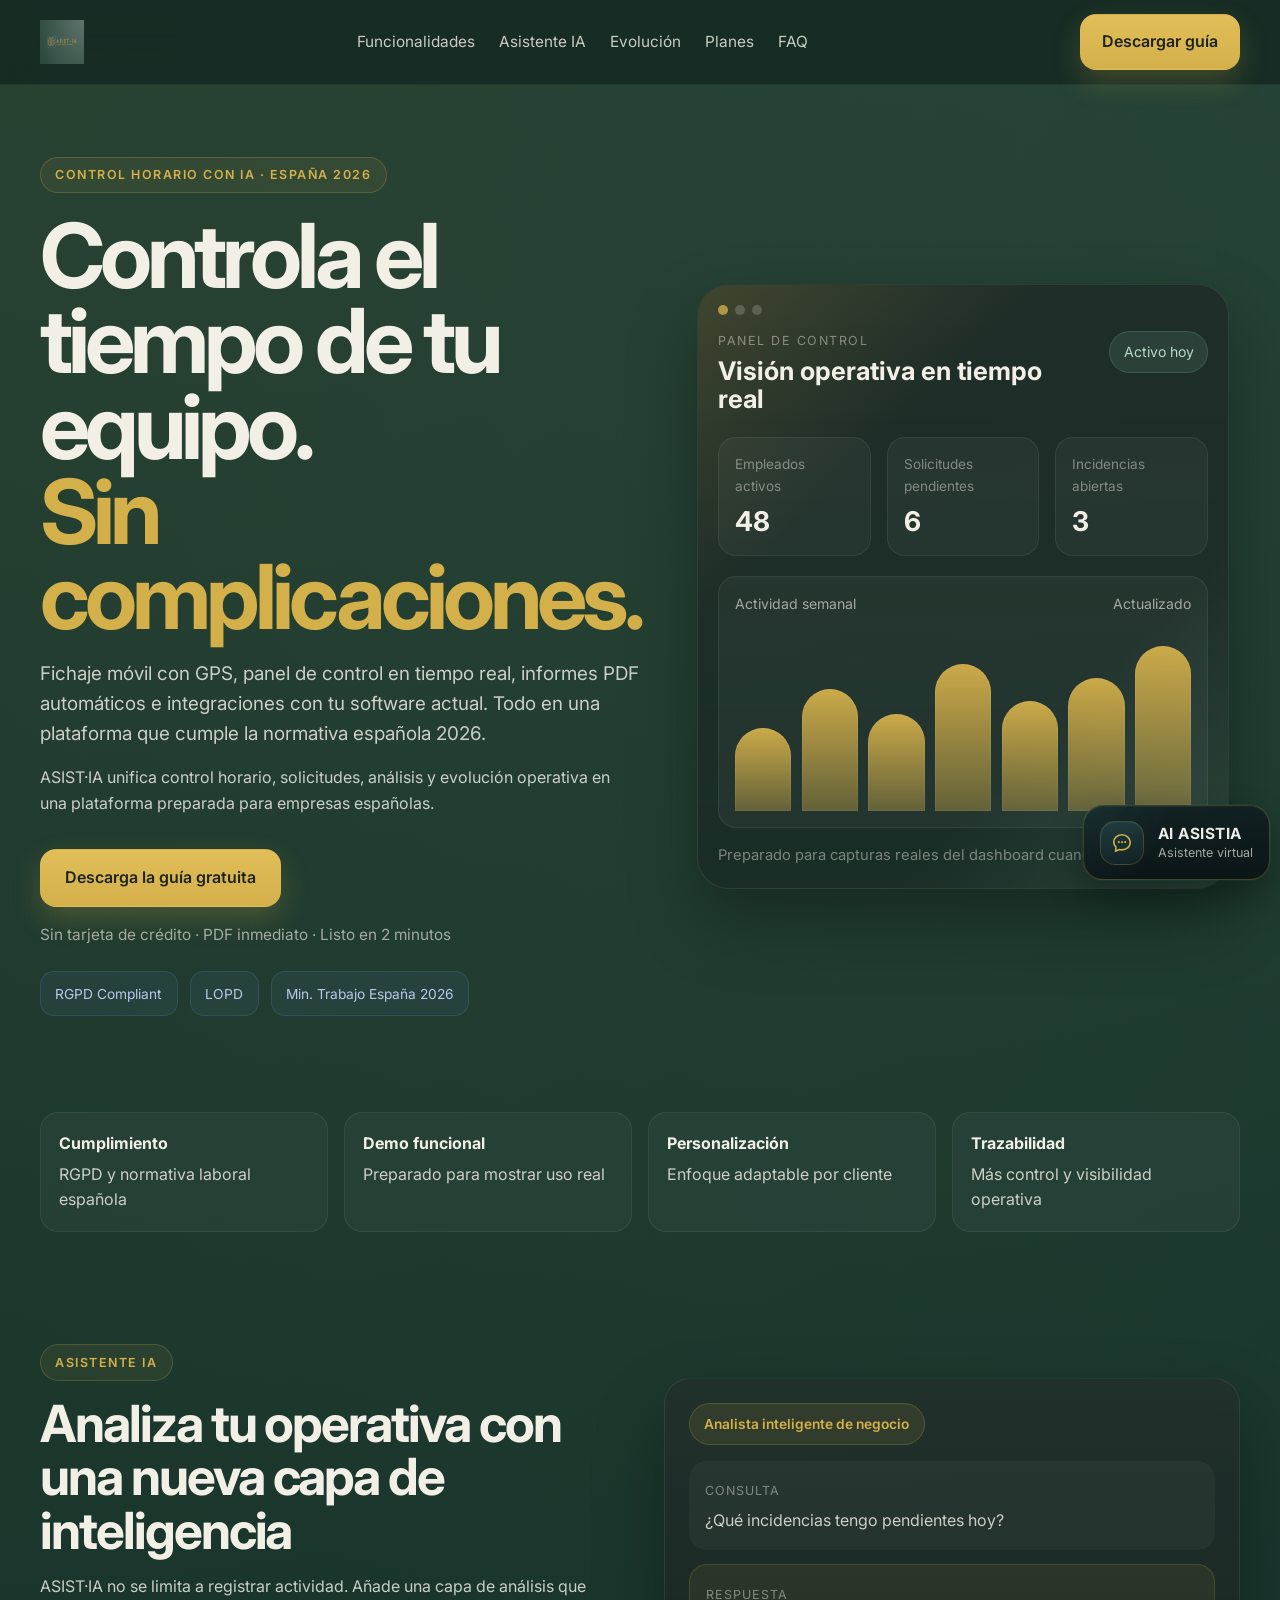
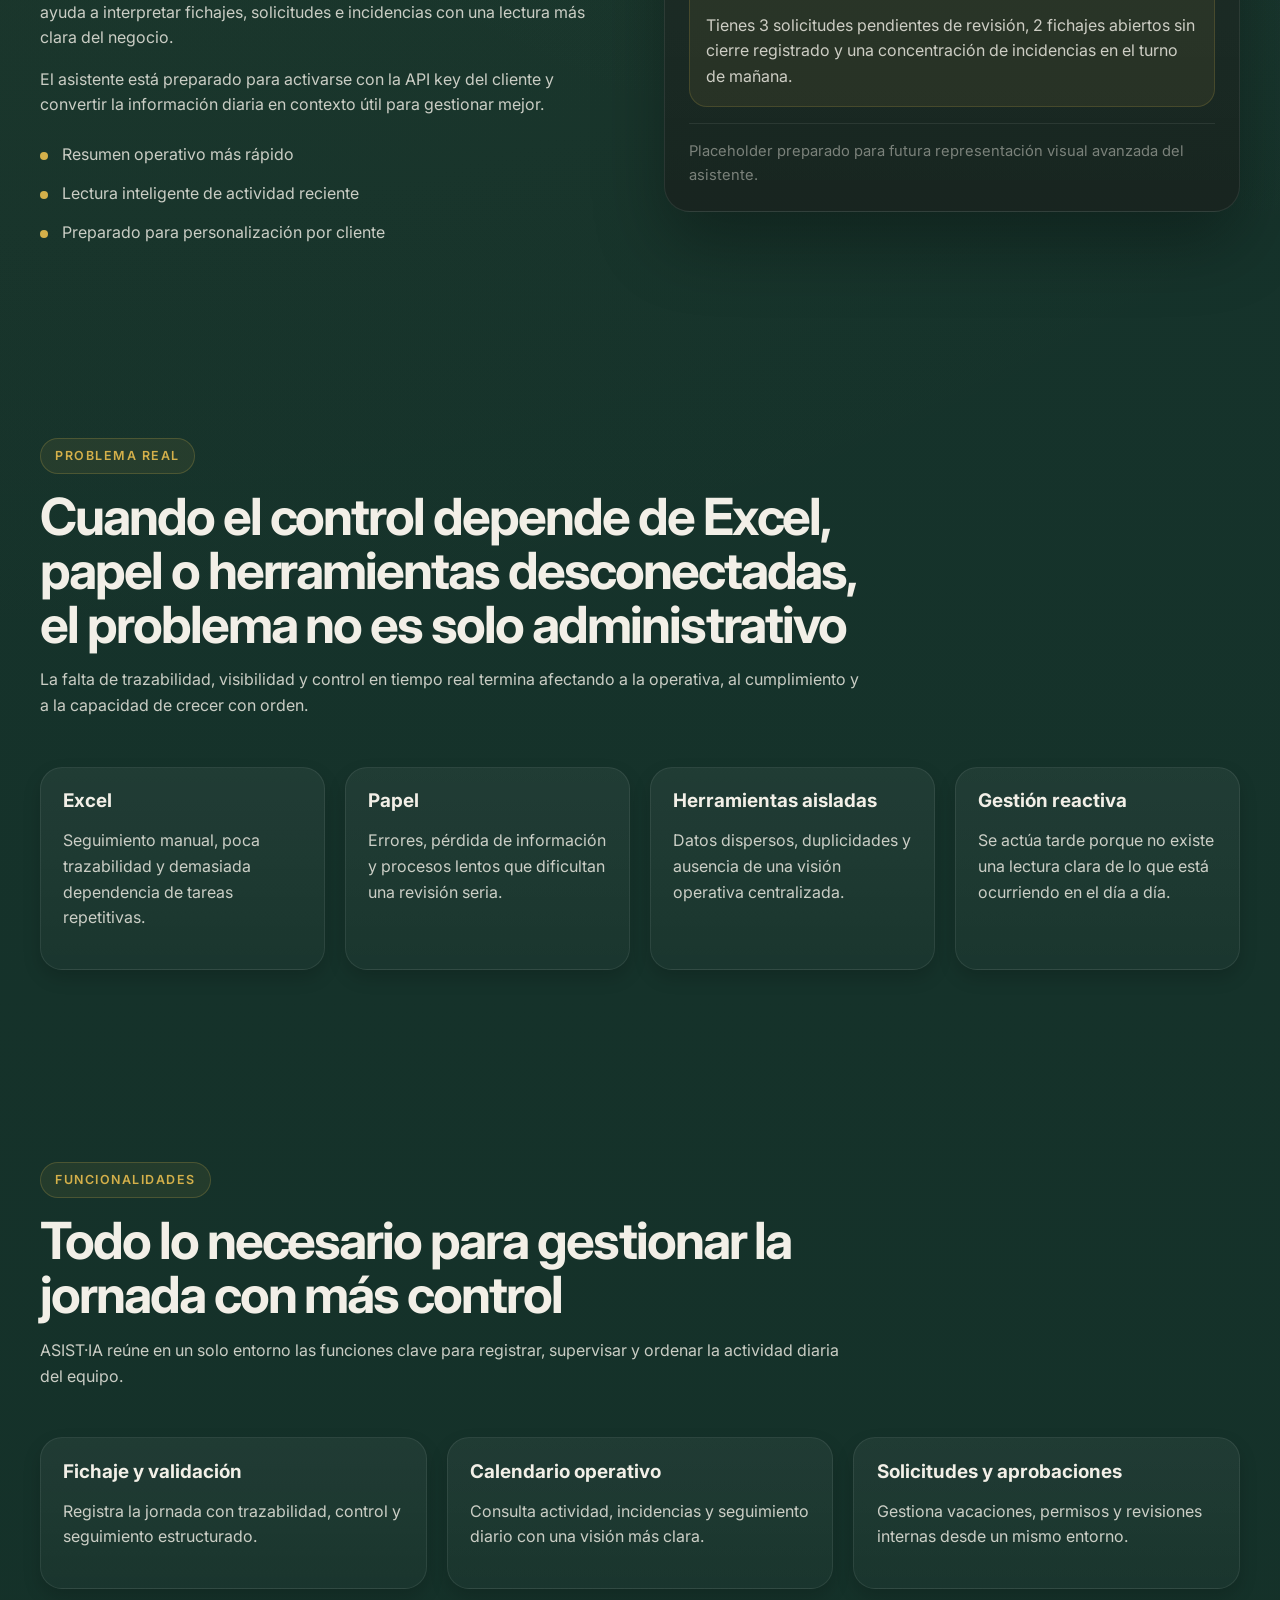
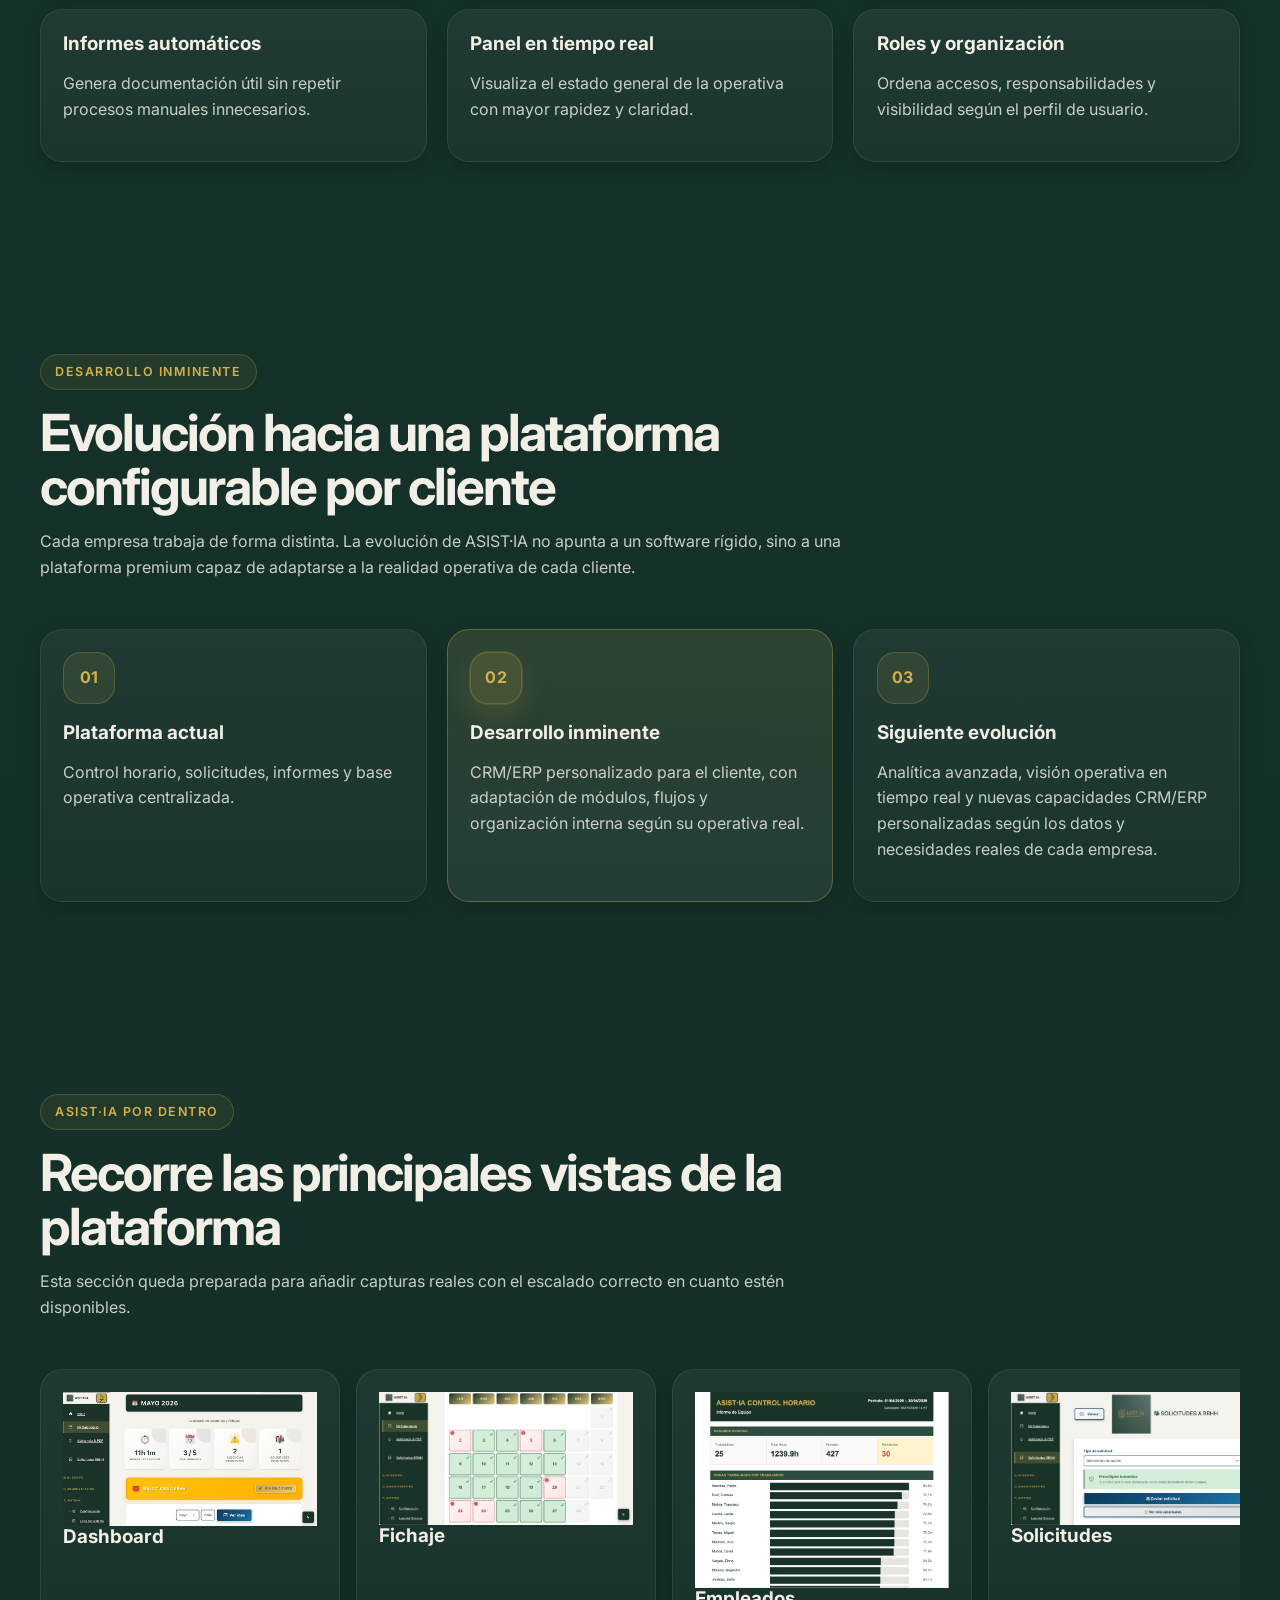
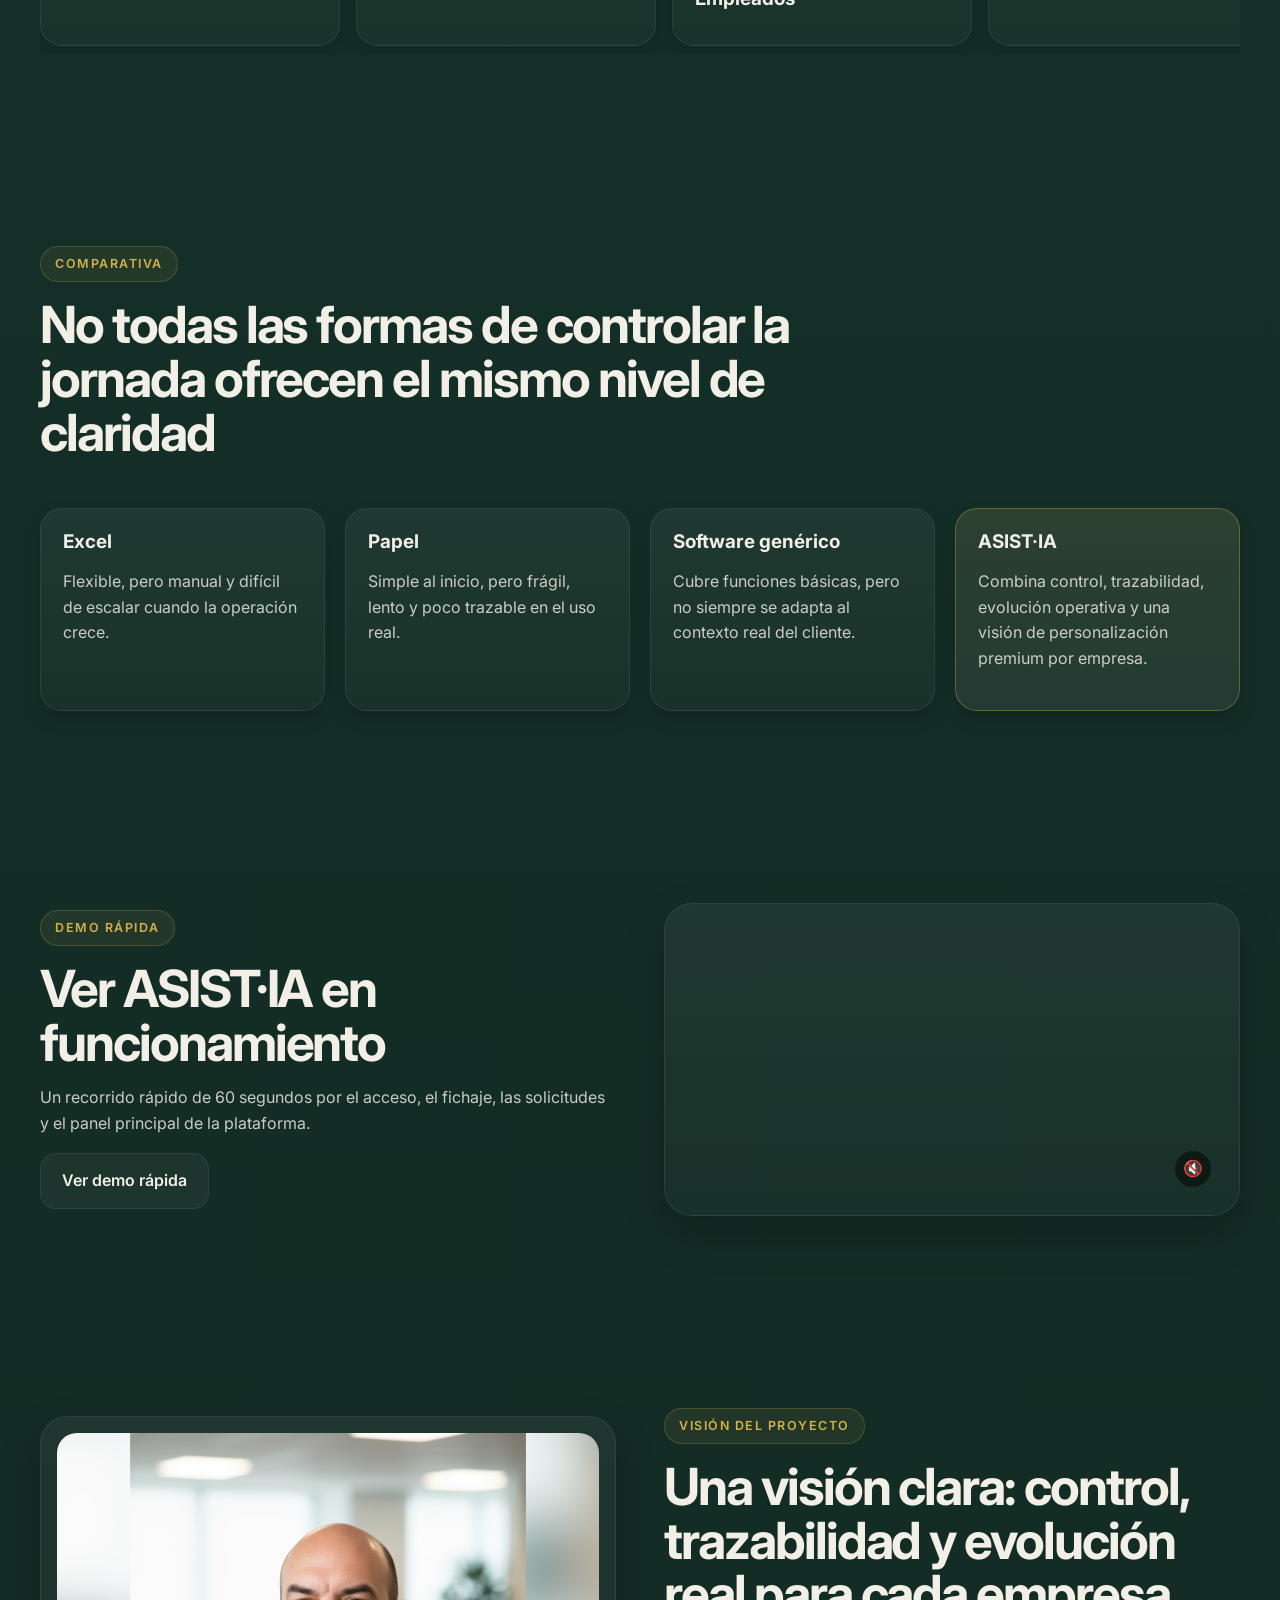
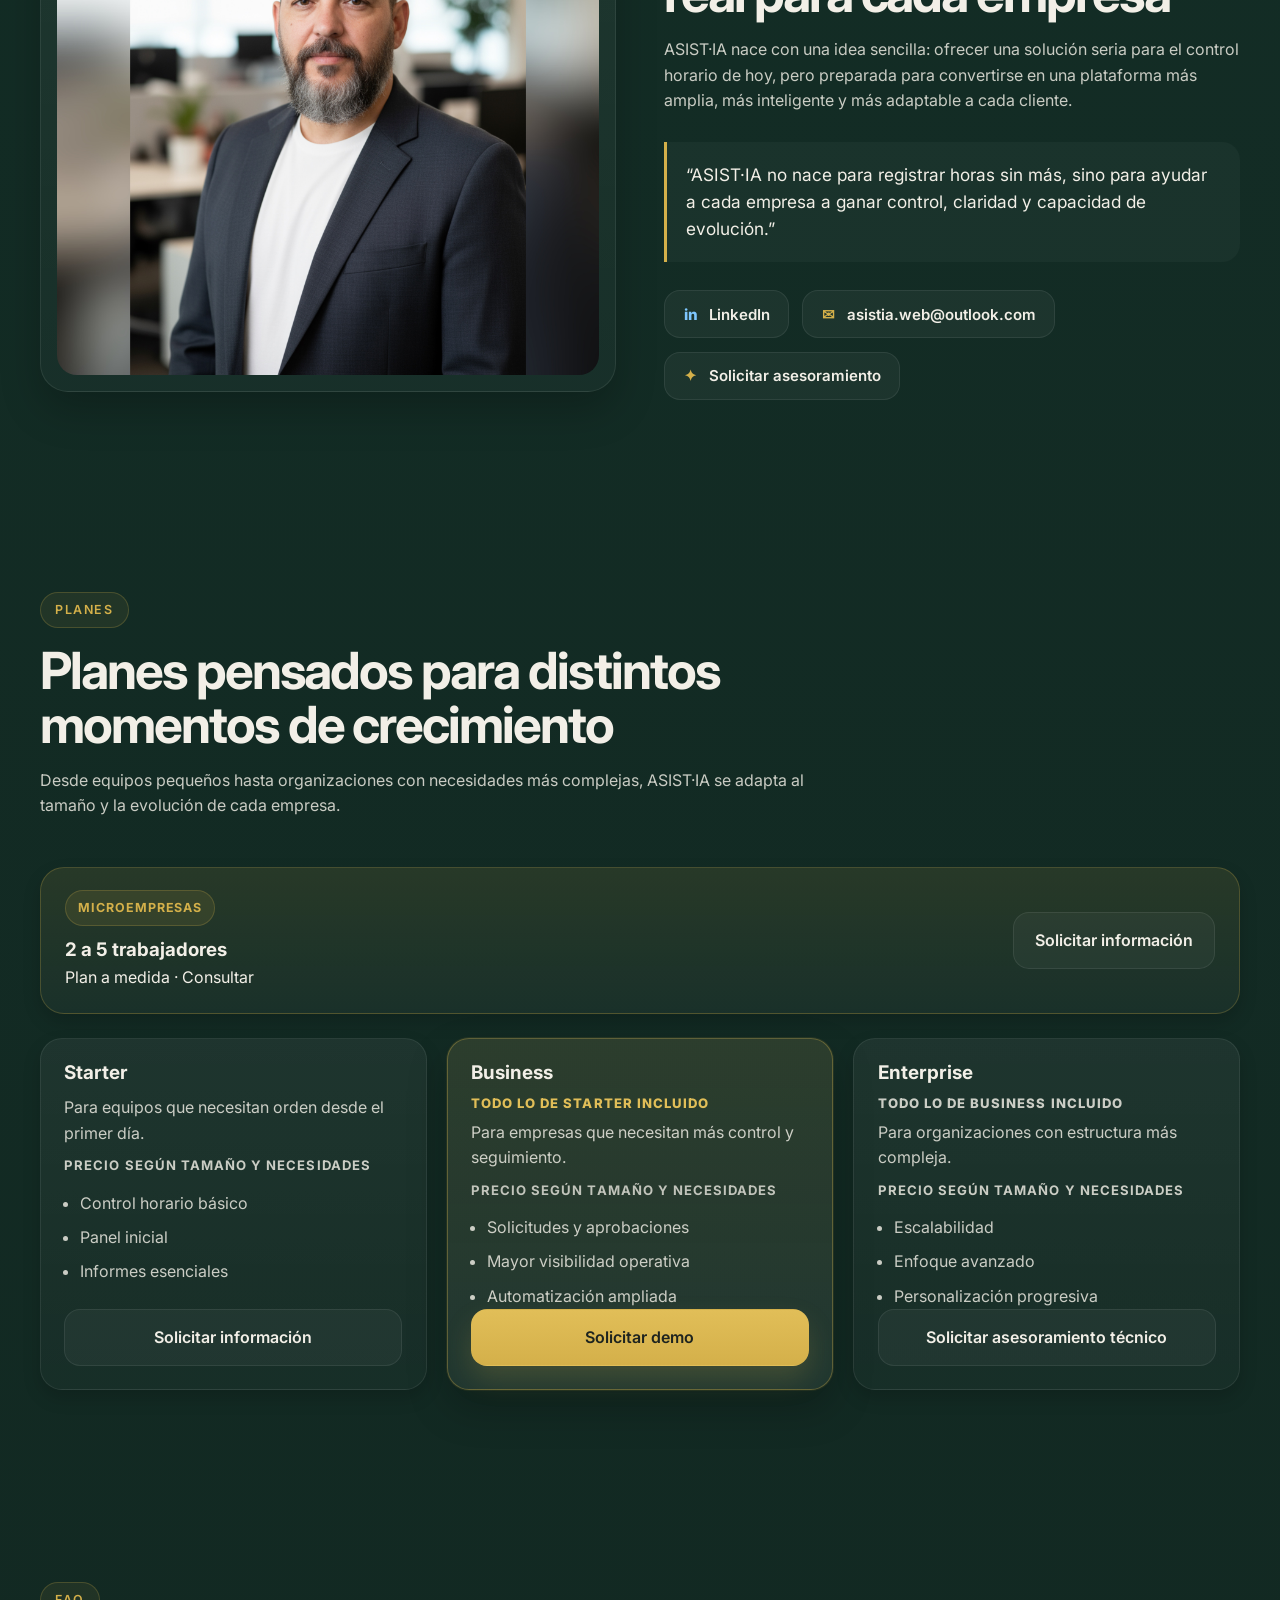
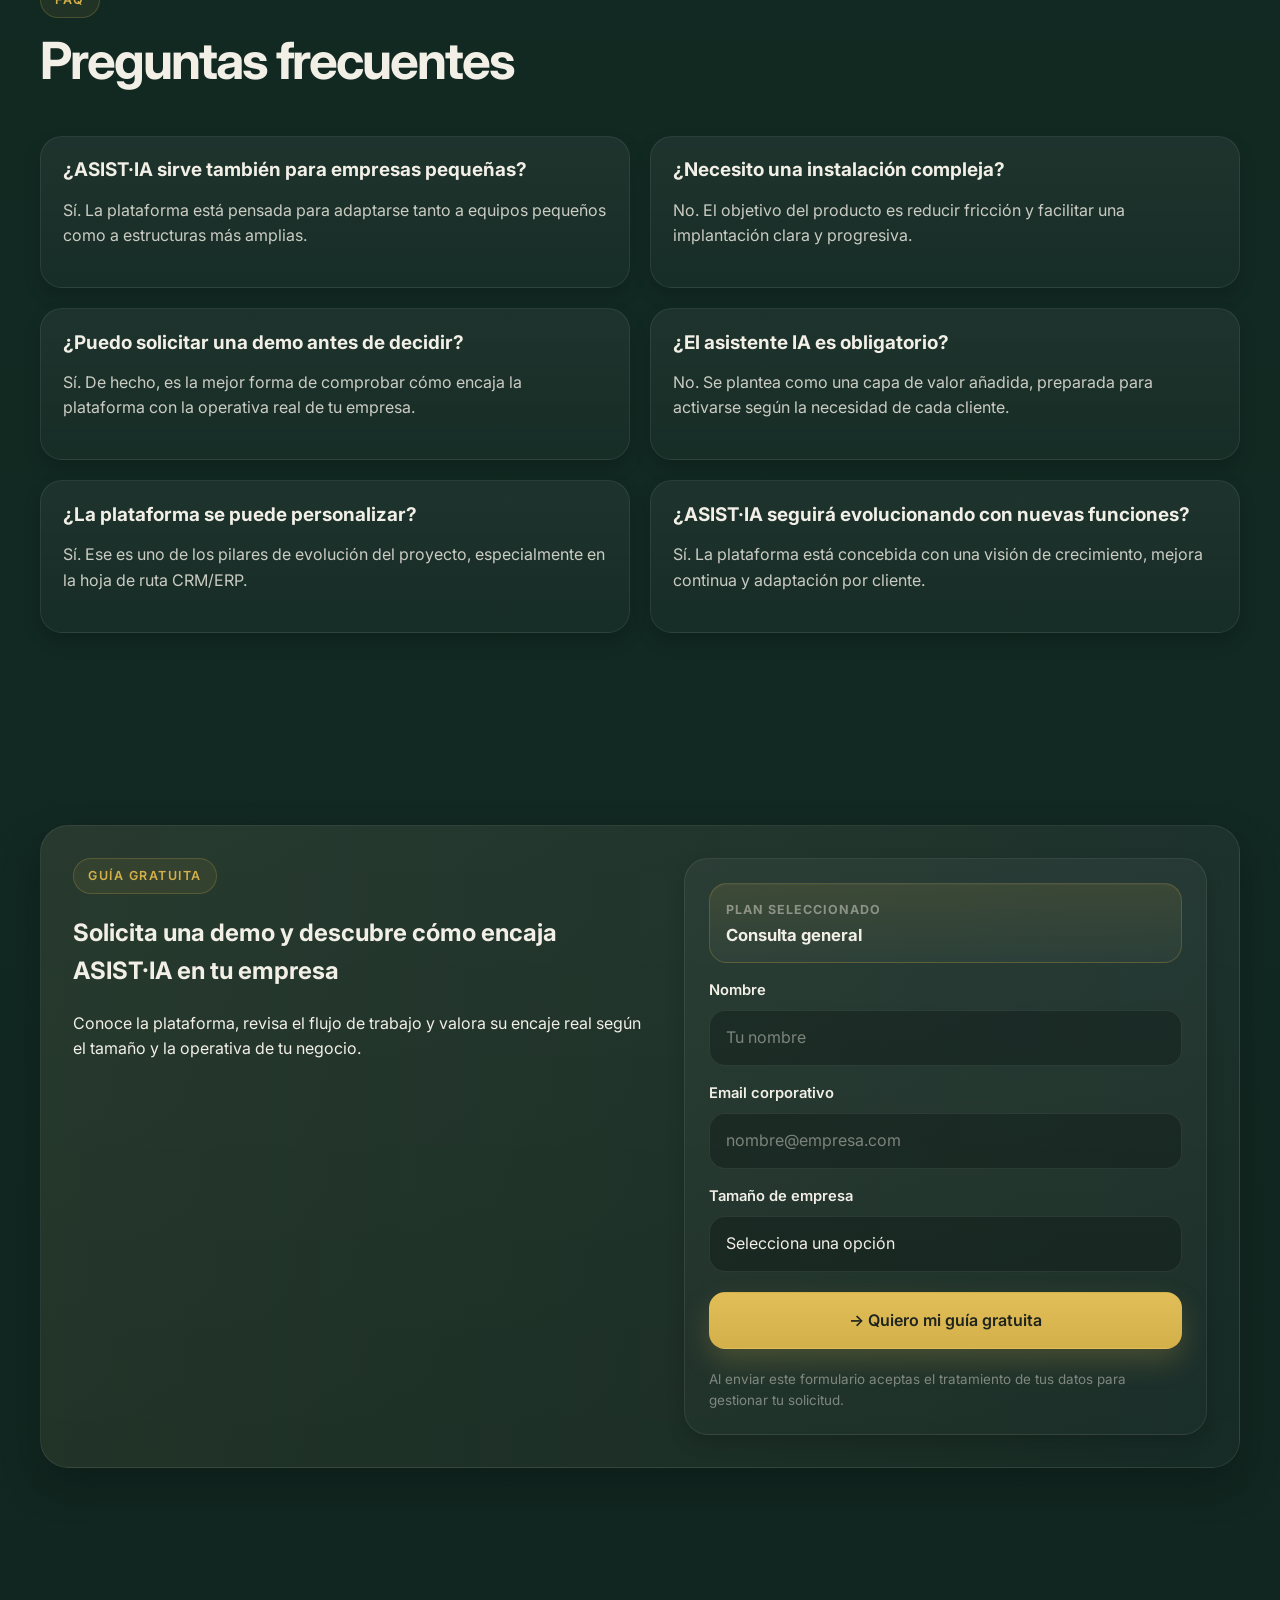
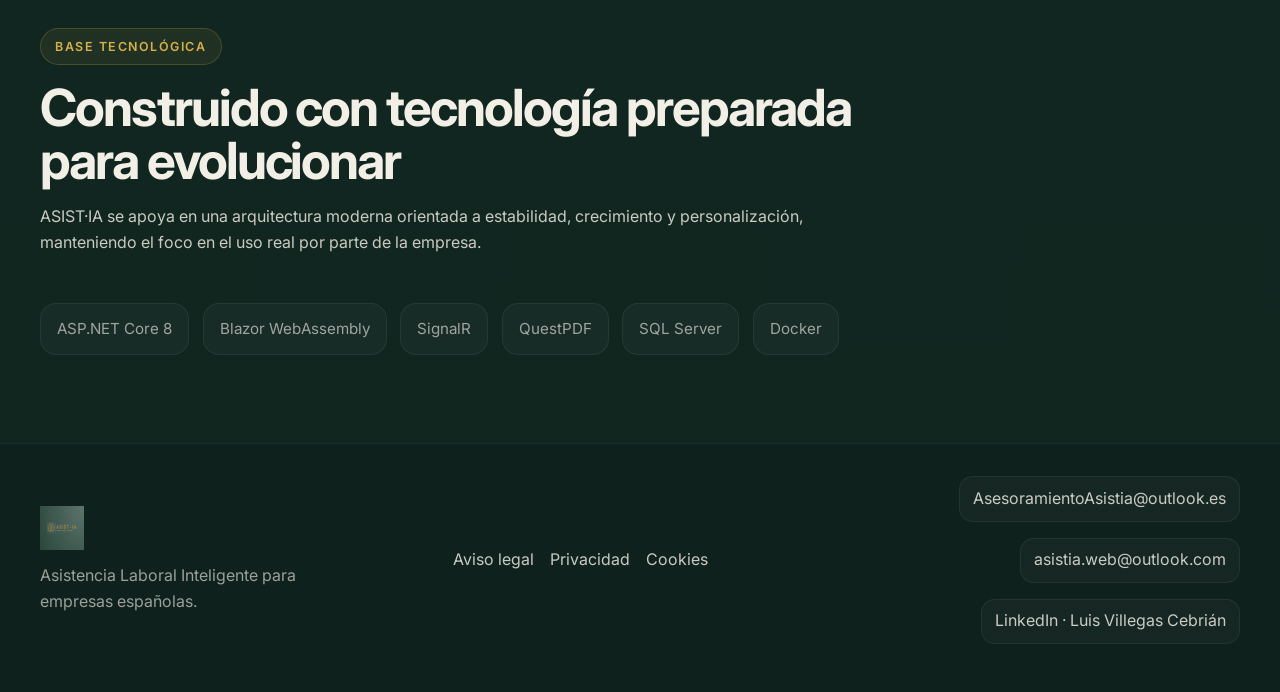
==== commit aa772d59: "Rediseño landing v2: vídeo demo, nuevo CSS y JS" ====
--- a/index.html
+++ b/index.html
@@ -3,757 +3,772 @@
 <head>
   <meta charset="UTF-8" />
   <meta name="viewport" content="width=device-width, initial-scale=1.0" />
-
-  <!-- SEO -->
-  <title>ASIST·IA — Control Horario Inteligente para Empresas Españolas</title>
-  <meta name="description" content="Plataforma SaaS de control horario para empresas españolas. Fichaje GPS, panel RRHH, informes PDF automáticos y cumplimiento normativa 2026. Desde 3,99 €/usuario/mes." />
-  <meta name="keywords" content="control horario, fichaje digital, software RRHH, pymes España, registro jornada, normativa laboral 2026" />
-  <meta name="author" content="Luis Villegas Cebrián" />
-
-  <!-- Open Graph (LinkedIn / redes sociales) -->
-  <meta property="og:title" content="ASIST·IA — Control Horario con Inteligencia Artificial" />
-  <meta property="og:description" content="La plataforma todo en uno para el control horario de tu empresa. Cumple la ley, elimina el fraude y ahorra horas de gestión." />
-  <meta property="og:image" content="assets/img/og-asistia.png" />
-  <meta property="og:url" content="https://asistia.es" />
-  <meta property="og:type" content="website" />
-  <meta property="og:locale" content="es_ES" />
-
-  <!-- Twitter Card -->
-  <meta name="twitter:card" content="summary_large_image" />
-  <meta name="twitter:title" content="ASIST·IA — Control Horario Inteligente" />
-  <meta name="twitter:description" content="Fichaje GPS · Panel RRHH · Informes PDF · Cumplimiento legal 2026" />
-
-  <!-- Favicon -->
-  <link rel="icon" type="image/png" href="assets/img/logo-asistia.png" />
-  <link rel="apple-touch-icon" href="assets/img/logo-asistia.png" />
-
-  <!-- Google Fonts -->
+  <title>ASIST·IA — Control Horario con Inteligencia Artificial</title>
+  <meta name="description" content="Control horario inteligente para empresas españolas. Fichaje, solicitudes, informes, analítica y evolución operativa en una plataforma preparada para crecer." />
   <link rel="preconnect" href="https://fonts.googleapis.com" />
   <link rel="preconnect" href="https://fonts.gstatic.com" crossorigin />
-  <link href="https://fonts.googleapis.com/css2?family=Syne:wght@400;700;800&family=DM+Sans:ital,wght@0,300;0,400;0,500;1,300&display=swap" rel="stylesheet" />
-
-  <!-- CSS principal -->
+  <link href="https://fonts.googleapis.com/css2?family=Inter:wght@400;500;600;700;800&display=swap" rel="stylesheet" />
   <link rel="stylesheet" href="assets/css/styles.css" />
+  <link rel="stylesheet" href="assets/css/chatbot.css" />
 </head>
-
 <body>
-
-  <!-- ============================================================
-       NAVEGACIÓN
-       ============================================================ -->
-  <header>
-    <nav class="nav" aria-label="Navegación principal">
-
-      <a href="#inicio" class="nav-logo" aria-label="ASIST·IA — Inicio">
-        <img src="assets/img/logo-asistia.png" alt="Logo ASIST·IA" width="38" height="38" />
-        <div class="nav-logo-text">
-          <div class="logo-nombre">ASIST·IA</div>
-          <div class="logo-claim">Asistencia Laboral Inteligente</div>
-        </div>
+  <header class="site-header">
+    <div class="container header-inner">
+      <a href="#inicio" class="brand" aria-label="ASIST·IA inicio">
+        <img src="assets/img/logo-asistia.png" alt="Logo ASIST·IA" class="brand-logo" />
       </a>
 
-      <ul class="nav-links" id="nav-links" role="list">
-        <li><a href="#funcionalidades">Funcionalidades</a></li>
-        <li><a href="#como-funciona">Cómo funciona</a></li>
-        <li><a href="#precios">Precios</a></li>
-        <li><a href="#equipo">El equipo</a></li>
-      </ul>
-
-      <a href="#descarga" class="nav-cta" aria-label="Descargar guía gratuita">Descargar guía</a>
-
-      <button class="nav-toggle" id="nav-toggle" aria-controls="nav-links" aria-expanded="false" aria-label="Abrir menú">
-        <span></span>
-        <span></span>
-        <span></span>
-      </button>
-
-    </nav>
+      <nav class="main-nav" aria-label="Navegación principal">
+        <a href="#funcionalidades">Funcionalidades</a>
+        <a href="#ia">Asistente IA</a>
+        <a href="#roadmap">Evolución</a>
+        <a href="#pricing">Planes</a>
+        <a href="#faq">FAQ</a>
+      </nav>
+
+      <div class="header-actions">
+        <a href="#guia" class="btn btn-primary">Descargar guía</a>
+        <button class="menu-toggle" type="button" aria-label="Abrir menú">
+          <span></span>
+          <span></span>
+          <span></span>
+        </button>
+      </div>
+    </div>
   </header>
 
   <main id="inicio">
-
-    <!-- ============================================================
-         HERO
-         ============================================================ -->
     <section class="hero" aria-labelledby="hero-titulo">
-
-      <div class="hero-content">
-        <div class="hero-tag" aria-hidden="true">
-          <span class="hero-tag-dot"></span>
-          Control horario con IA · España 2026
-        </div>
-
-        <h1 id="hero-titulo">
-          Controla el tiempo<br>
-          de tu equipo.<br>
-          <em>Sin complicaciones.</em>
-        </h1>
-
-        <p class="hero-desc">
-          Fichaje móvil con GPS, panel de control en tiempo real, informes PDF automáticos
-          e integraciones con tu software actual. Todo en una plataforma que cumple la
-          normativa española 2026.
-        </p>
-
-        <div class="hero-cta-wrap">
-          <a href="#descarga" class="btn-primario">
-            <span aria-hidden="true">→</span>
-            Descarga la guía gratuita
-          </a>
-          <p class="hero-sub">Sin tarjeta de crédito &nbsp;·&nbsp; PDF inmediato &nbsp;·&nbsp; Listo en 2 minutos</p>
-        </div>
-
-        <div class="hero-compliance" role="list" aria-label="Certificaciones de cumplimiento">
-          <div class="badge-legal" role="listitem">
-            <span class="badge-legal-dot" aria-hidden="true"></span>
-            RGPD Compliant
+      <div class="container hero-grid">
+        <div class="hero-copy">
+          <div class="eyebrow">CONTROL HORARIO CON IA · ESPAÑA 2026</div>
+
+          <h1 id="hero-titulo">
+            Controla el tiempo de tu equipo.
+            <span>Sin complicaciones.</span>
+          </h1>
+
+          <p class="hero-lead">
+            Fichaje móvil con GPS, panel de control en tiempo real, informes PDF automáticos e integraciones con tu software actual.
+            Todo en una plataforma que cumple la normativa española 2026.
+          </p>
+
+          <p class="hero-support">
+            ASIST·IA unifica control horario, solicitudes, análisis y evolución operativa en una plataforma preparada para empresas españolas.
+          </p>
+
+          <div class="hero-actions">
+            <a href="#guia" class="btn btn-primary btn-large">Descarga la guía gratuita</a>
           </div>
-          <div class="badge-legal" role="listitem">
-            <span class="badge-legal-dot" aria-hidden="true"></span>
-            LOPD
+
+          <p class="hero-meta">Sin tarjeta de crédito · PDF inmediato · Listo en 2 minutos</p>
+
+          <div class="hero-badges">
+            <span>RGPD Compliant</span>
+            <span>LOPD</span>
+            <span>Min. Trabajo España 2026</span>
           </div>
-          <div class="badge-legal" role="listitem">
-            <span class="badge-legal-dot" aria-hidden="true"></span>
-            Min. Trabajo España 2026
+        </div>
+
+        <div class="hero-visual" aria-hidden="true">
+          <div class="dashboard-mock">
+            <div class="mock-window-bar">
+              <span></span>
+              <span></span>
+              <span></span>
+            </div>
+
+            <div class="mock-header">
+              <div>
+                <p class="mock-kicker">PANEL DE CONTROL</p>
+                <h3>Visión operativa en tiempo real</h3>
+              </div>
+              <div class="mock-status">Activo hoy</div>
+            </div>
+
+            <div class="mock-metrics">
+              <article class="mock-card">
+                <span class="mock-label">Empleados activos</span>
+                <strong>48</strong>
+              </article>
+              <article class="mock-card">
+                <span class="mock-label">Solicitudes pendientes</span>
+                <strong>6</strong>
+              </article>
+              <article class="mock-card">
+                <span class="mock-label">Incidencias abiertas</span>
+                <strong>3</strong>
+              </article>
+            </div>
+
+            <div class="mock-chart-card">
+              <div class="mock-chart-header">
+                <span>Actividad semanal</span>
+                <span>Actualizado</span>
+              </div>
+              <div class="mock-chart">
+                <span style="height: 46%"></span>
+                <span style="height: 68%"></span>
+                <span style="height: 54%"></span>
+                <span style="height: 82%"></span>
+                <span style="height: 61%"></span>
+                <span style="height: 74%"></span>
+                <span style="height: 92%"></span>
+              </div>
+            </div>
+
+            <div class="mock-footer-note">
+              Preparado para capturas reales del dashboard cuando estén listas.
+            </div>
           </div>
         </div>
       </div>
-
-      <!-- Dashboard simulado -->
-      <div class="hero-visual" aria-hidden="true">
-        <div class="dashboard-mock">
-
-          <div class="dash-topbar">
-            <div class="dash-dot" style="background: var(--dorado); opacity: 0.7;"></div>
-            <div class="dash-dot" style="background: rgba(237,232,220,0.2);"></div>
-            <div class="dash-dot" style="background: rgba(237,232,220,0.2);"></div>
-            <span class="dash-label">PANEL DE CONTROL · HOY</span>
+    </section>
+
+    <section class="trust-strip" aria-label="Señales de confianza">
+      <div class="container trust-grid">
+        <article class="trust-item">
+          <strong>Cumplimiento</strong>
+          <span>RGPD y normativa laboral española</span>
+        </article>
+        <article class="trust-item">
+          <strong>Demo funcional</strong>
+          <span>Preparado para mostrar uso real</span>
+        </article>
+        <article class="trust-item">
+          <strong>Personalización</strong>
+          <span>Enfoque adaptable por cliente</span>
+        </article>
+        <article class="trust-item">
+          <strong>Trazabilidad</strong>
+          <span>Más control y visibilidad operativa</span>
+        </article>
+      </div>
+    </section>
+
+    <section id="ia" class="ai-section" aria-labelledby="ia-titulo">
+      <div class="container ai-grid">
+        <div class="section-copy">
+          <div class="section-eyebrow">ASISTENTE IA</div>
+          <h2 id="ia-titulo">Analiza tu operativa con una nueva capa de inteligencia</h2>
+          <p>
+            ASIST·IA no se limita a registrar actividad. Añade una capa de análisis que ayuda a interpretar fichajes,
+            solicitudes e incidencias con una lectura más clara del negocio.
+          </p>
+          <p>
+            El asistente está preparado para activarse con la API key del cliente y convertir la información diaria en contexto útil para gestionar mejor.
+          </p>
+
+          <ul class="feature-list">
+            <li>Resumen operativo más rápido</li>
+            <li>Lectura inteligente de actividad reciente</li>
+            <li>Preparado para personalización por cliente</li>
+          </ul>
+        </div>
+
+        <div class="ai-visual">
+          <div class="ai-chat-card">
+            <div class="chat-head">
+              <span class="chat-pill">Analista inteligente de negocio</span>
+            </div>
+
+            <div class="chat-message user">
+              <span class="chat-role">Consulta</span>
+              <p>¿Qué incidencias tengo pendientes hoy?</p>
+            </div>
+
+            <div class="chat-message assistant">
+              <span class="chat-role">Respuesta</span>
+              <p>Tienes 3 solicitudes pendientes de revisión, 2 fichajes abiertos sin cierre registrado y una concentración de incidencias en el turno de mañana.</p>
+            </div>
+
+            <div class="chat-placeholder">
+              Placeholder preparado para futura representación visual avanzada del asistente.
+            </div>
           </div>
-
-          <div class="dash-metrics">
-            <div class="dash-metric">
-              <div class="dash-metric-label">Empleados activos</div>
-              <div class="dash-metric-val" style="color: var(--dorado);">48</div>
-              <div class="dash-bar-track">
-                <div class="dash-bar-fill" style="width: 82%; background: var(--dorado);"></div>
-              </div>
-            </div>
-            <div class="dash-metric">
-              <div class="dash-metric-label">Horas registradas</div>
-              <div class="dash-metric-val" style="color: #7BB89A;">312h</div>
-              <div class="dash-bar-track">
-                <div class="dash-bar-fill" style="width: 65%; background: #7BB89A;"></div>
-              </div>
-            </div>
-            <div class="dash-metric">
-              <div class="dash-metric-label">Incidencias</div>
-              <div class="dash-metric-val" style="color: var(--azul);">2</div>
-              <div class="dash-bar-track">
-                <div class="dash-bar-fill" style="width: 8%; background: var(--azul);"></div>
-              </div>
-            </div>
+        </div>
+      </div>
+    </section>
+
+    <section class="pain-section" aria-labelledby="problema-titulo">
+      <div class="container">
+        <div class="section-heading">
+          <div class="section-eyebrow">PROBLEMA REAL</div>
+          <h2 id="problema-titulo">Cuando el control depende de Excel, papel o herramientas desconectadas, el problema no es solo administrativo</h2>
+          <p>
+            La falta de trazabilidad, visibilidad y control en tiempo real termina afectando a la operativa, al cumplimiento y a la capacidad de crecer con orden.
+          </p>
+        </div>
+
+        <div class="cards-grid cards-grid-4">
+          <article class="info-card">
+            <h3>Excel</h3>
+            <p>Seguimiento manual, poca trazabilidad y demasiada dependencia de tareas repetitivas.</p>
+          </article>
+          <article class="info-card">
+            <h3>Papel</h3>
+            <p>Errores, pérdida de información y procesos lentos que dificultan una revisión seria.</p>
+          </article>
+          <article class="info-card">
+            <h3>Herramientas aisladas</h3>
+            <p>Datos dispersos, duplicidades y ausencia de una visión operativa centralizada.</p>
+          </article>
+          <article class="info-card">
+            <h3>Gestión reactiva</h3>
+            <p>Se actúa tarde porque no existe una lectura clara de lo que está ocurriendo en el día a día.</p>
+          </article>
+        </div>
+      </div>
+    </section>
+
+    <section id="funcionalidades" class="features-section" aria-labelledby="funcionalidades-titulo">
+      <div class="container">
+        <div class="section-heading">
+          <div class="section-eyebrow">FUNCIONALIDADES</div>
+          <h2 id="funcionalidades-titulo">Todo lo necesario para gestionar la jornada con más control</h2>
+          <p>
+            ASIST·IA reúne en un solo entorno las funciones clave para registrar, supervisar y ordenar la actividad diaria del equipo.
+          </p>
+        </div>
+
+        <div class="cards-grid cards-grid-3">
+          <article class="feature-card">
+            <h3>Fichaje y validación</h3>
+            <p>Registra la jornada con trazabilidad, control y seguimiento estructurado.</p>
+          </article>
+
+          <article class="feature-card">
+            <h3>Calendario operativo</h3>
+            <p>Consulta actividad, incidencias y seguimiento diario con una visión más clara.</p>
+          </article>
+
+          <article class="feature-card">
+            <h3>Solicitudes y aprobaciones</h3>
+            <p>Gestiona vacaciones, permisos y revisiones internas desde un mismo entorno.</p>
+          </article>
+
+          <article class="feature-card">
+            <h3>Informes automáticos</h3>
+            <p>Genera documentación útil sin repetir procesos manuales innecesarios.</p>
+          </article>
+
+          <article class="feature-card">
+            <h3>Panel en tiempo real</h3>
+            <p>Visualiza el estado general de la operativa con mayor rapidez y claridad.</p>
+          </article>
+
+          <article class="feature-card">
+            <h3>Roles y organización</h3>
+            <p>Ordena accesos, responsabilidades y visibilidad según el perfil de usuario.</p>
+          </article>
+        </div>
+      </div>
+    </section>
+
+    <section id="roadmap" class="roadmap-section" aria-labelledby="roadmap-titulo">
+      <div class="container">
+        <div class="section-heading">
+          <div class="section-eyebrow">DESARROLLO INMINENTE</div>
+          <h2 id="roadmap-titulo">Evolución hacia una plataforma configurable por cliente</h2>
+          <p>
+            Cada empresa trabaja de forma distinta. La evolución de ASIST·IA no apunta a un software rígido,
+            sino a una plataforma premium capaz de adaptarse a la realidad operativa de cada cliente.
+          </p>
+        </div>
+
+        <div class="roadmap-grid">
+          <article class="roadmap-card">
+            <div class="roadmap-icon">01</div>
+            <h3>Plataforma actual</h3>
+            <p>Control horario, solicitudes, informes y base operativa centralizada.</p>
+          </article>
+
+          <article class="roadmap-card featured">
+            <div class="roadmap-icon">02</div>
+            <h3>Desarrollo inminente</h3>
+            <p>CRM/ERP personalizado para el cliente, con adaptación de módulos, flujos y organización interna según su operativa real.</p>
+          </article>
+
+          <article class="roadmap-card">
+            <div class="roadmap-icon">03</div>
+            <h3>Siguiente evolución</h3>
+            <p>Analítica avanzada, visión operativa en tiempo real y nuevas capacidades CRM/ERP personalizadas según los datos y necesidades reales de cada empresa.</p>
+          </article>
+        </div>
+      </div>
+    </section>
+
+    <section class="screenshots-section" aria-labelledby="capturas-titulo">
+  <div class="container">
+    <div class="section-heading">
+      <div class="section-eyebrow">ASIST·IA POR DENTRO</div>
+      <h2 id="capturas-titulo">Recorre las principales vistas de la plataforma</h2>
+      <p>
+        Esta sección queda preparada para añadir capturas reales con el escalado correcto en cuanto estén disponibles.
+      </p>
+    </div>
+
+    <div class="screenshots-track">
+      <article class="shot-card">
+        <img src="assets/img/landing-v2-sistema/dashboard-general.jpg" alt="Vista general del dashboard de ASIST·IA" class="shot-image" loading="lazy" />
+        <h3>Dashboard</h3>
+      </article>
+
+      <article class="shot-card">
+        <img src="assets/img/landing-v2-sistema/control-horario.jpg" alt="Vista del módulo de control horario de ASIST·IA" class="shot-image" loading="lazy" />
+        <h3>Fichaje</h3>
+      </article>
+
+      <article class="shot-card">
+        <img src="assets/img/landing-v2-sistema/empleados.jpg" alt="Vista del área de empleados de ASIST·IA" class="shot-image" loading="lazy" />
+        <h3>Empleados</h3>
+      </article>
+
+      <article class="shot-card">
+        <img src="assets/img/landing-v2-sistema/solicitudes.jpg" alt="Vista del módulo de solicitudes de ASIST·IA" class="shot-image" loading="lazy" />
+        <h3>Solicitudes</h3>
+      </article>
+
+      <article class="shot-card">
+        <img src="assets/img/landing-v2-sistema/informes.jpg" alt="Vista del módulo de informes de ASIST·IA" class="shot-image" loading="lazy" />
+        <h3>Informes</h3>
+      </article>
+    </div>
+  </div>
+</section>
+
+    <section class="comparison-section" aria-labelledby="comparativa-titulo">
+      <div class="container">
+        <div class="section-heading">
+          <div class="section-eyebrow">COMPARATIVA</div>
+          <h2 id="comparativa-titulo">No todas las formas de controlar la jornada ofrecen el mismo nivel de claridad</h2>
+        </div>
+
+        <div class="cards-grid cards-grid-4">
+          <article class="compare-card">
+            <h3>Excel</h3>
+            <p>Flexible, pero manual y difícil de escalar cuando la operación crece.</p>
+          </article>
+          <article class="compare-card">
+            <h3>Papel</h3>
+            <p>Simple al inicio, pero frágil, lento y poco trazable en el uso real.</p>
+          </article>
+          <article class="compare-card">
+            <h3>Software genérico</h3>
+            <p>Cubre funciones básicas, pero no siempre se adapta al contexto real del cliente.</p>
+          </article>
+          <article class="compare-card compare-card-highlight">
+            <h3>ASIST·IA</h3>
+            <p>Combina control, trazabilidad, evolución operativa y una visión de personalización premium por empresa.</p>
+          </article>
+        </div>
+      </div>
+    </section>
+
+   <section class="video-section" aria-labelledby="video-titulo">
+  <div class="container video-grid">
+    <div class="section-copy">
+      <div class="section-eyebrow">DEMO RÁPIDA</div>
+      <h2 id="video-titulo">Ver ASIST·IA en funcionamiento</h2>
+      <p>
+        Un recorrido rápido de 60 segundos por el acceso, el fichaje, las solicitudes y el panel principal de la plataforma.
+      </p>
+      <a href="mailto:AsesoramientoAsistia@outlook.es?subject=Solicitud%20demo%20ASIST%C2%B7IA" class="btn btn-secondary">Ver demo rápida</a>
+    </div>
+
+    <div class="video-placeholder-card">
+      <div class="video-wrapper" style="position:relative;">
+        <video
+          id="demo-video"
+          autoplay
+          muted
+          loop
+          playsinline
+          style="width:100%; height:100%; object-fit:cover; border-radius:inherit;"
+        >
+          <source src="assets/video/landing-v2-demo/demo-1-1.webm" type="video/webm">
+          <source src="assets/video/landing-v2-demo/demo-1-1.mp4" type="video/mp4">
+        </video>
+
+        <button
+          id="btn-mute"
+          onclick="
+            var v = document.getElementById('demo-video');
+            v.muted = !v.muted;
+            this.textContent = v.muted ? '🔇' : '🔊';
+          "
+          style="
+            position:absolute;
+            bottom:12px;
+            right:12px;
+            background:rgba(0,0,0,0.5);
+            color:white;
+            border:none;
+            border-radius:50%;
+            width:36px;
+            height:36px;
+            font-size:16px;
+            cursor:pointer;
+          "
+        >🔇</button>
+      </div>
+    </div>
+  </div>
+</section>
+
+    <section class="founder-section" aria-labelledby="fundador-titulo">
+      <div class="container founder-grid">
+        <div class="founder-media">
+          <div class="founder-photo-frame">
+            <img src="assets/img/luis-villegas.jpeg" alt="Luis Villegas, fundador de ASIST·IA" />
           </div>
-
-          <div class="dash-row">
-            <div class="dash-card-sm">
-              <div class="dash-icon-circle" style="background: var(--dorado-suave); border: 1px solid var(--dorado-borde);">✓</div>
-              <div class="dash-card-info">
-                <span class="dash-metric-label">Solicitudes hoy</span>
-                <span>3 pendientes</span>
-              </div>
-            </div>
-            <div class="dash-card-sm">
-              <div class="dash-icon-circle" style="background: var(--azul-suave); border: 1px solid var(--azul-borde);">📄</div>
-              <div class="dash-card-info">
-                <span class="dash-metric-label">Informe PDF</span>
-                <span>Listo · Marzo</span>
-              </div>
-            </div>
+        </div>
+
+        <div class="founder-copy">
+          <div class="section-eyebrow">VISIÓN DEL PROYECTO</div>
+          <h2 id="fundador-titulo">Una visión clara: control, trazabilidad y evolución real para cada empresa</h2>
+          <p>
+            ASIST·IA nace con una idea sencilla: ofrecer una solución seria para el control horario de hoy,
+            pero preparada para convertirse en una plataforma más amplia, más inteligente y más adaptable a cada cliente.
+          </p>
+
+          <blockquote class="founder-quote">
+            “ASIST·IA no nace para registrar horas sin más, sino para ayudar a cada empresa a ganar control, claridad y capacidad de evolución.”
+          </blockquote>
+
+          <div class="founder-links">
+            <a
+              href="https://www.linkedin.com/in/luisvillegascebrian/"
+              class="founder-link"
+              target="_blank"
+              rel="noopener noreferrer"
+              aria-label="Perfil de LinkedIn de Luis Villegas Cebrián"
+            >LinkedIn</a>
+
+            <a
+              href="mailto:asistia.web@outlook.com"
+              class="founder-link"
+              target="_blank"
+              rel="noopener noreferrer"
+              aria-label="Enviar email a asistia.web@outlook.com"
+            >asistia.web@outlook.com</a>
+
+            <a
+              href="mailto:AsesoramientoAsistia@outlook.es"
+              class="founder-link"
+              target="_blank"
+              rel="noopener noreferrer"
+              aria-label="Solicitar asesoramiento por email"
+            >Solicitar asesoramiento</a>
           </div>
-
-          <div class="dash-mapa">
-            <div class="dash-mapa-grid" aria-hidden="true"></div>
-            <div class="dash-pin-ring">
-              <div class="dash-pin"></div>
-            </div>
-            <span class="dash-mapa-txt">GPS validado · Valencia, ES</span>
+        </div>
+      </div>
+    </section>
+
+    <section id="pricing" class="pricing-section" aria-labelledby="pricing-titulo">
+      <div class="container">
+        <div class="section-heading">
+          <div class="section-eyebrow">PLANES</div>
+          <h2 id="pricing-titulo">Planes pensados para distintos momentos de crecimiento</h2>
+          <p>
+            Desde equipos pequeños hasta organizaciones con necesidades más complejas, ASIST·IA se adapta al tamaño y la evolución de cada empresa.
+          </p>
+        </div>
+
+        <article class="micro-plan-highlight">
+          <div>
+            <span class="micro-tag">MICROEMPRESAS</span>
+            <h3>2 a 5 trabajadores</h3>
+            <p>Plan a medida · Consultar</p>
           </div>
-
-        </div>
-      </div>
-    </section>
-
-    <!-- ============================================================
-         FRANJA TECNOLÓGICA
-         ============================================================ -->
-    <div class="tech-strip" aria-label="Tecnologías utilizadas">
-      <p class="tech-strip-label">Stack tecnológico · Construido con tecnología enterprise</p>
-      <div class="tech-logos" role="list">
-        <div class="tech-item" role="listitem">
-          <span class="tech-dot" style="background: #512BD4;" aria-hidden="true"></span>
-          ASP.NET Core 8
-        </div>
-        <div class="tech-item" role="listitem">
-          <span class="tech-dot" style="background: #7B3FE4;" aria-hidden="true"></span>
-          Blazor WebAssembly
-        </div>
-        <div class="tech-item" role="listitem">
-          <span class="tech-dot" style="background: #336791; border-radius: 50%;" aria-hidden="true"></span>
-          PostgreSQL 14
-        </div>
-        <div class="tech-item" role="listitem">
-          <span class="tech-dot" style="background: #EF4444;" aria-hidden="true"></span>
-          QuestPDF
-        </div>
-        <div class="tech-item" role="listitem">
-          <span class="tech-dot" style="background: #1DA462;" aria-hidden="true"></span>
-          Leaflet.js
-        </div>
-        <div class="tech-item" role="listitem">
-          <span class="tech-dot" style="background: #0078D4;" aria-hidden="true"></span>
-          Azure Ready
-        </div>
-        <div class="tech-item" role="listitem">
-          <span class="tech-dot" style="background: #2496ED;" aria-hidden="true"></span>
-          Docker
-        </div>
-        <div class="tech-item" role="listitem">
-          <span class="tech-dot" style="background: var(--dorado);" aria-hidden="true"></span>
-          JWT Auth
-        </div>
-      </div>
-    </div>
-
-    <!-- ============================================================
-         EL PROBLEMA
-         ============================================================ -->
-    <section aria-labelledby="problema-titulo">
-      <div class="sec-tag" aria-hidden="true">El problema</div>
-      <h2 id="problema-titulo" class="sec-title">
-        ¿Sigues gestionando el horario con<br>
-        <em>Excel, papel o apps que no conectan?</em>
-      </h2>
-
-      <div class="problems-grid" role="list">
-
-        <article class="problem-card fade-up" role="listitem">
-          <div class="problem-icon" style="background: rgba(201,168,76,0.1); border: 1px solid rgba(201,168,76,0.2);" aria-hidden="true">⚖️</div>
-          <h3 class="problem-title">Riesgo legal constante</h3>
-          <p class="problem-desc">El registro horario es obligatorio en España desde 2019. Una inspección de trabajo puede costarte hasta 6.250 € en multas por incumplimiento.</p>
+          <a href="mailto:AsesoramientoAsistia@outlook.es?subject=Consulta%20plan%20microempresas%20ASIST%C2%B7IA" class="btn btn-secondary">Solicitar información</a>
         </article>
 
-        <article class="problem-card fade-up" role="listitem">
-          <div class="problem-icon" style="background: rgba(74,111,165,0.1); border: 1px solid rgba(74,111,165,0.2);" aria-hidden="true">⏱️</div>
-          <h3 class="problem-title">Horas perdidas cada mes</h3>
-          <p class="problem-desc">Tu equipo de RRHH dedica tiempo valioso a cuadrar fichajes, corregir errores manuales y preparar informes que deberían generarse solos.</p>
-        </article>
-
-        <article class="problem-card fade-up" role="listitem">
-          <div class="problem-icon" style="background: rgba(123,184,154,0.1); border: 1px solid rgba(123,184,154,0.2);" aria-hidden="true">🔍</div>
-          <h3 class="problem-title">Sin visibilidad real</h3>
-          <p class="problem-desc">No sabes con certeza quién está trabajando, desde dónde, ni si las horas declaradas coinciden con la realidad de tu empresa.</p>
-        </article>
-
-      </div>
-    </section>
-
-    <!-- ============================================================
-         BANDA DE IMÁGENES AMBIENTE
-         ============================================================ -->
-    <div class="img-banda" aria-label="Imágenes del entorno de trabajo">
-      <div class="img-banda-item">
-        <img src="assets/img/ambiente/ambiente-01.jpg" alt="Equipo trabajando en oficina" loading="lazy" width="600" height="400" />
-      </div>
-      <div class="img-banda-item">
-        <img src="assets/img/ambiente/ambiente-02.jpg" alt="Persona fichando desde móvil" loading="lazy" width="600" height="400" />
-      </div>
-      <div class="img-banda-item">
-        <img src="assets/img/ambiente/ambiente-03.jpg" alt="Reunión de RRHH con tablet" loading="lazy" width="600" height="400" />
-      </div>
-    </div>
-
-    <!-- ============================================================
-         LA SOLUCIÓN — FUNCIONALIDADES
-         ============================================================ -->
-    <section id="funcionalidades" class="bg-sup" aria-labelledby="solucion-titulo">
-      <div class="sec-tag" aria-hidden="true">La solución</div>
-      <h2 id="solucion-titulo" class="sec-title">
-        ASIST·IA lo resuelve todo.<br><em>En una sola plataforma.</em>
-      </h2>
-      <p class="sec-desc">
-        La competencia te cobra por separado cada módulo. En ASIST·IA todo está incluido
-        desde el primer día, con tecnología enterprise accesible para pymes.
-      </p>
-
-      <div class="features-grid" role="list">
-
-        <article class="feature-card fade-up" role="listitem">
-          <span class="feature-num" aria-hidden="true">01</span>
-          <div class="feature-icon" aria-hidden="true">📱</div>
-          <h3 class="feature-title">Fichaje móvil con GPS</h3>
-          <p class="feature-desc">Tus empleados fichan desde el móvil con validación automática de ubicación GPS. Funciona en iOS y Android. Radio de validación configurable por sede.</p>
-        </article>
-
-        <article class="feature-card fade-up" role="listitem">
-          <span class="feature-num" aria-hidden="true">02</span>
-          <div class="feature-icon" aria-hidden="true">📊</div>
-          <h3 class="feature-title">Panel de control en tiempo real</h3>
-          <p class="feature-desc">Visión completa de toda la plantilla: presencia, ausencias, turnos e incidencias. KPIs actualizados al instante para RRHH y gerencia.</p>
-        </article>
-
-        <article class="feature-card fade-up" role="listitem">
-          <span class="feature-num" aria-hidden="true">03</span>
-          <div class="feature-icon" aria-hidden="true">📄</div>
-          <h3 class="feature-title">Informes PDF automáticos</h3>
-          <p class="feature-desc">Exporta informes listos para inspección con un clic. Generación mensual automática con QuestPDF. Descarga directa desde el panel.</p>
-        </article>
-
-        <article class="feature-card fade-up" role="listitem">
-          <span class="feature-num" aria-hidden="true">04</span>
-          <div class="feature-icon" aria-hidden="true">✍️</div>
-          <h3 class="feature-title">Solicitudes con firma digital</h3>
-          <p class="feature-desc">Vacaciones, permisos, bajas y vestuario con firma digital automática, timestamp y workflow de aprobación con comentarios.</p>
-        </article>
-
-        <article class="feature-card fade-up" role="listitem">
-          <span class="feature-num" aria-hidden="true">05</span>
-          <div class="feature-icon" aria-hidden="true">🔗</div>
-          <h3 class="feature-title">API REST e integraciones</h3>
-          <p class="feature-desc">Compatible con ERP, nóminas y software de RRHH. API REST documentada para integraciones personalizadas con tu stack actual.</p>
-        </article>
-
-        <article class="feature-card fade-up" role="listitem">
-          <span class="feature-num" aria-hidden="true">06</span>
-          <div class="feature-icon" aria-hidden="true">🏢</div>
-          <h3 class="feature-title">Multi-tenant · Tu marca</h3>
-          <p class="feature-desc">Cada empresa tiene su propia identidad visual, colores y logo. Escalable a ilimitados clientes con separación completa de datos.</p>
-        </article>
-
-      </div>
-
-      <p class="feature-diferenciador">
-        <strong>La competencia te cobra por separado cada módulo.</strong>
-        En ASIST·IA todo está incluido desde el primer día, sin costes ocultos ni sorpresas en la factura.
-      </p>
-    </section>
-
-    <!-- ============================================================
-         CAPTURAS DE PANTALLA
-         ============================================================ -->
-    <section class="capturas-section" aria-labelledby="capturas-titulo">
-      <div class="sec-tag" aria-hidden="true">La aplicación</div>
-      <h2 id="capturas-titulo" class="sec-title">
-        Diseñada para ser <em>intuitiva desde el primer día.</em>
-      </h2>
-      <p class="sec-desc">
-        Sin formación técnica. Sin manuales interminables. Tus empleados fichan en segundos y tú tienes el control desde el primer acceso.
-      </p>
-
-      <div class="capturas-grid" role="list">
-
-        <article class="captura-item fade-up" role="listitem">
-          <div class="captura-topbar" aria-hidden="true">
-            <div class="captura-dot" style="background: var(--dorado); opacity:0.7;"></div>
-            <div class="captura-dot" style="background: rgba(237,232,220,0.2);"></div>
-            <div class="captura-dot" style="background: rgba(237,232,220,0.2);"></div>
-            <span class="captura-titulo">Dashboard · Panel de control</span>
-          </div>
-          <div class="captura-img-wrap">
-            <img src="assets/img/capturas/dashboard.png" alt="Panel de control ASIST·IA" loading="lazy" width="800" height="500" />
-          </div>
-        </article>
-
-        <article class="captura-item fade-up" role="listitem">
-          <div class="captura-topbar" aria-hidden="true">
-            <div class="captura-dot" style="background: var(--dorado); opacity:0.7;"></div>
-            <div class="captura-dot" style="background: rgba(237,232,220,0.2);"></div>
-            <div class="captura-dot" style="background: rgba(237,232,220,0.2);"></div>
-            <span class="captura-titulo">Fichaje móvil con GPS</span>
-          </div>
-          <div class="captura-img-wrap">
-            <img src="assets/img/capturas/fichaje.png" alt="Fichaje móvil con GPS ASIST·IA" loading="lazy" width="800" height="500" />
-          </div>
-        </article>
-
-        <article class="captura-item fade-up" role="listitem">
-          <div class="captura-topbar" aria-hidden="true">
-            <div class="captura-dot" style="background: var(--dorado); opacity:0.7;"></div>
-            <div class="captura-dot" style="background: rgba(237,232,220,0.2);"></div>
-            <div class="captura-dot" style="background: rgba(237,232,220,0.2);"></div>
-            <span class="captura-titulo">Calendario de asistencia</span>
-          </div>
-          <div class="captura-img-wrap">
-            <img src="assets/img/capturas/calendario.png" alt="Calendario de asistencia ASIST·IA" loading="lazy" width="800" height="500" />
-          </div>
-        </article>
-
-        <article class="captura-item fade-up" role="listitem">
-          <div class="captura-topbar" aria-hidden="true">
-            <div class="captura-dot" style="background: var(--dorado); opacity:0.7;"></div>
-            <div class="captura-dot" style="background: rgba(237,232,220,0.2);"></div>
-            <div class="captura-dot" style="background: rgba(237,232,220,0.2);"></div>
-            <span class="captura-titulo">Solicitudes y aprobaciones</span>
-          </div>
-          <div class="captura-img-wrap">
-            <img src="assets/img/capturas/solicitudes.png" alt="Solicitudes y aprobaciones ASIST·IA" loading="lazy" width="800" height="500" />
-          </div>
-        </article>
-
-        <article class="captura-item fade-up" role="listitem">
-          <div class="captura-topbar" aria-hidden="true">
-            <div class="captura-dot" style="background: var(--dorado); opacity:0.7;"></div>
-            <div class="captura-dot" style="background: rgba(237,232,220,0.2);"></div>
-            <div class="captura-dot" style="background: rgba(237,232,220,0.2);"></div>
-            <span class="captura-titulo">Informe PDF automático</span>
-          </div>
-          <div class="captura-img-wrap">
-            <img src="assets/img/capturas/informe.png" alt="Informe PDF automático ASIST·IA" loading="lazy" width="800" height="500" />
-          </div>
-        </article>
-
-        <article class="captura-item fade-up" role="listitem">
-          <div class="captura-topbar" aria-hidden="true">
-            <div class="captura-dot" style="background: var(--dorado); opacity:0.7;"></div>
-            <div class="captura-dot" style="background: rgba(237,232,220,0.2);"></div>
-            <div class="captura-dot" style="background: rgba(237,232,220,0.2);"></div>
-            <span class="captura-titulo">Login · Autenticación DNI/NIE</span>
-          </div>
-          <div class="captura-img-wrap">
-            <img src="assets/img/capturas/login.png" alt="Login autenticación DNI/NIE ASIST·IA" loading="lazy" width="800" height="500" />
-          </div>
-        </article>
-
-      </div>
-    </section>
-
-    <!-- ============================================================
-         CÓMO FUNCIONA
-         ============================================================ -->
-    <section id="como-funciona" class="bg-sup" aria-labelledby="pasos-titulo">
-      <div class="sec-tag" aria-hidden="true">Cómo funciona</div>
-      <h2 id="pasos-titulo" class="sec-title">
-        Empieza en <em>3 pasos.</em><br>Sin formación técnica.
-      </h2>
-
-      <div class="steps-grid" role="list">
-
-        <div class="step fade-up" role="listitem">
-          <div class="step-num" aria-label="Paso 1">1</div>
-          <h3 class="step-title">Configura tu empresa</h3>
-          <p class="step-desc">Añade tu plantilla, horarios, turnos y ubicaciones GPS en minutos. Sin instalación.</p>
-        </div>
-
-        <div class="step fade-up" role="listitem">
-          <div class="step-num" aria-label="Paso 2">2</div>
-          <h3 class="step-title">Tus empleados fichan</h3>
-          <p class="step-desc">App móvil intuitiva. Acceso por DNI/NIE sin contraseñas que olvidar. iOS y Android.</p>
-        </div>
-
-        <div class="step fade-up" role="listitem">
-          <div class="step-num" aria-label="Paso 3">3</div>
-          <h3 class="step-title">Tú controlas todo</h3>
-          <p class="step-desc">Informes, alertas, aprobaciones y exportaciones desde un panel unificado. En tiempo real.</p>
-        </div>
-
-      </div>
-    </section>
-
-    <!-- ============================================================
-         ESTADÍSTICAS — PRUEBA SOCIAL
-         ============================================================ -->
-    <section aria-labelledby="stats-titulo">
-      <div class="sec-tag" aria-hidden="true">El mercado lo necesita</div>
-      <h2 id="stats-titulo" class="sec-title">
-        Construido para la<br><em>realidad de las pymes españolas.</em>
-      </h2>
-
-      <div class="stats-grid" role="list">
-        <div class="stat-card fade-up" role="listitem">
-          <div class="stat-num">1,2M+</div>
-          <p class="stat-desc">empresas en España obligadas a registrar diariamente la jornada laboral de sus trabajadores</p>
-        </div>
-        <div class="stat-card fade-up" role="listitem">
-          <div class="stat-num">67%</div>
-          <p class="stat-desc">de las pymes aún no dispone de un sistema digital de control horario homologado</p>
-        </div>
-        <div class="stat-card fade-up" role="listitem">
-          <div class="stat-num">6.250€</div>
-          <p class="stat-desc">multa mínima por incumplimiento del registro horario obligatorio según inspección de trabajo</p>
-        </div>
-      </div>
-    </section>
-
-    <!-- ============================================================
-         EL EQUIPO — FUNDADOR
-         ============================================================ -->
-    <section id="equipo" class="bg-sup" aria-labelledby="equipo-titulo">
-      <div class="sec-tag" aria-hidden="true">El equipo</div>
-      <h2 id="equipo-titulo" class="sec-title">
-        Detrás de ASIST·IA hay<br><em>experiencia real.</em>
-      </h2>
-
-      <div class="founder-grid">
-
-        <div class="founder-img-wrap">
-          <img
-            class="founder-img"
-            src="assets/img/luis-villegas.jpeg"
-            alt="Luis Villegas Cebrián, fundador y desarrollador de ASIST·IA"
-            loading="lazy"
-            width="220"
-            height="260"
-          />
-          <div class="founder-frame" aria-hidden="true"></div>
-          <div class="founder-badge">Fundador &amp; CTO</div>
-        </div>
-
-        <div class="founder-info">
-          <h3 class="founder-nombre">Luis Villegas Cebrián</h3>
-          <p class="founder-rol">Desarrollador Full-Stack · ASP.NET · Blazor · PostgreSQL</p>
-          <p class="founder-bio">
-            Desarrollador full-stack especializado en soluciones empresariales para el mercado español.
-            ASIST·IA nace de la necesidad real de las pymes de cumplir la normativa laboral sin depender
-            de herramientas caras, fragmentadas o difíciles de implantar.
-          </p>
-          <p class="founder-bio" style="margin-top: 1rem;">
-            Construido con tecnología enterprise — ASP.NET Core 8, Blazor WebAssembly y PostgreSQL —
-            para garantizar la seguridad, escalabilidad y cumplimiento legal que tu empresa necesita.
-            Diseñado desde cero para cumplir la normativa del Ministerio de Trabajo España 2026.
-          </p>
-          <div class="founder-links">
-            <a href="https://www.linkedin.com/in/luisvillegascebrian/" class="founder-link" target="_blank" rel="noopener noreferrer">LinkedIn</a>
-            <a href="mailto:asistia.web@outlook.com" class="founder-link">asistia.web@outlook.com</a>
-            <a href="mailto:AsesoramientoAsistia@outlook.es" class="founder-link">Solicitar asesoramiento</a>
-          </div>
-        </div>
-
-      </div>
-    </section>
-
-    <!-- ============================================================
-         PLANES Y PRECIOS
-         ============================================================ -->
-    <section id="precios" aria-labelledby="precios-titulo">
-      <div class="sec-tag" aria-hidden="true">Planes y precios</div>
-      <h2 id="precios-titulo" class="sec-title">
-        Elige el plan que <em>se adapta a tu empresa.</em>
-      </h2>
-      <p class="sec-desc">
-        Precios transparentes, sin costes ocultos. Todos los planes incluyen las funcionalidades principales.
-        Cambia o cancela cuando quieras.
-      </p>
-
-      <div class="planes-grid" role="list">
-
-        <article class="plan-card fade-up" role="listitem" aria-label="Plan Starter">
-          <h3 class="plan-nombre">Starter</h3>
-          <div class="plan-precio">3,99€ <span>/ usuario / mes</span></div>
-          <p class="plan-para">Para equipos de 10 a 25 personas</p>
-          <div class="plan-divider"></div>
-          <div class="plan-feature">Fichaje móvil con GPS validado</div>
-          <div class="plan-feature">Panel de control RRHH</div>
-          <div class="plan-feature">Informes PDF automáticos</div>
-          <div class="plan-feature">Solicitudes con firma digital</div>
-          <div class="plan-feature">Autenticación por DNI/NIE</div>
-          <div class="plan-feature">Cumplimiento normativa 2026</div>
-          <button class="plan-btn btn-solicitar" data-plan="Starter" aria-label="Solicitar información sobre el plan Starter">
-            Solicitar información
-          </button>
-        </article>
-
-        <article class="plan-card destacado fade-up" role="listitem" aria-label="Plan Business, el más popular">
-          <div class="plan-popular" aria-label="Plan más popular">Más popular</div>
-          <h3 class="plan-nombre">Business</h3>
-          <div class="plan-precio">5,99€ <span>/ usuario / mes</span></div>
-          <p class="plan-para">Para empresas de 25 a 100 personas</p>
-          <div class="plan-divider"></div>
-          <div class="plan-feature">Todo lo del plan Starter</div>
-          <div class="plan-feature">Gestión avanzada de turnos</div>
-          <div class="plan-feature">Multi-sede y multi-ubicación</div>
-          <div class="plan-feature">API REST con integraciones</div>
-          <div class="plan-feature">Alertas y notificaciones</div>
-          <div class="plan-feature">Soporte prioritario</div>
-          <button class="plan-btn btn-solicitar" data-plan="Business" aria-label="Solicitar información sobre el plan Business">
-            Solicitar información
-          </button>
-        </article>
-
-        <article class="plan-card fade-up" role="listitem" aria-label="Plan Enterprise">
-          <h3 class="plan-nombre">Enterprise</h3>
-          <div class="plan-precio" style="font-size: 20px; padding-top: 5px;">A consultar</div>
-          <p class="plan-para">Más de 100 empleados · Multi-tenant</p>
-          <div class="plan-divider"></div>
-          <div class="plan-feature">Todo lo del plan Business</div>
-          <div class="plan-feature">Identidad visual propia</div>
-          <div class="plan-feature">Implantación personalizada</div>
-          <div class="plan-feature">SLA y soporte dedicado</div>
-          <div class="plan-feature">Multisede y multiempresa</div>
-          <div class="plan-feature">Auditorías independientes</div>
-          <button class="plan-btn btn-enterprise" aria-label="Contactar con gerencia para el plan Enterprise">
-            Contactar con gerencia
-          </button>
-        </article>
-
-      </div>
-
-      <p class="plan-nota">
-        Todos los planes incluyen cumplimiento normativa Ministerio de Trabajo España 2026 · RGPD · LOPD · Sin permanencia
-      </p>
-    </section>
-
-    <!-- ============================================================
-         CTA — DESCARGA DEL DOSSIER
-         ============================================================ -->
-    <section id="descarga" aria-labelledby="descarga-titulo">
-      <div class="cta-section">
-
-        <div class="cta-content">
-          <div class="sec-tag" aria-hidden="true">Descarga gratuita</div>
-          <h2 id="descarga-titulo" class="sec-title">
-            Guía Completa de Control Horario<br>para <em>Empresas Españolas</em>
-          </h2>
-          <p class="sec-desc">
-            Aprende qué exige la ley, cómo elegir la herramienta correcta y cómo implantar
-            ASIST·IA en tu empresa en menos de una semana. Sin tecnicismos.
-          </p>
-        </div>
-
+        <div class="pricing-grid">
+          <article class="price-card">
+            <h3>Starter</h3>
+            <p class="price-subtitle">Para equipos que necesitan orden desde el primer día.</p>
+            <p class="price-note">PRECIO SEGÚN TAMAÑO Y NECESIDADES</p>
+            <ul>
+              <li>Control horario básico</li>
+              <li>Panel inicial</li>
+              <li>Informes esenciales</li>
+            </ul>
+            <a
+              href="#guia"
+              class="btn btn-secondary plan-cta"
+              data-plan="Plan Starter"
+              data-empleados="6-20"
+              data-asunto="Solicitud ASIST·IA — Plan Starter"
+            >Solicitar información</a>
+          </article>
+
+          <article class="price-card featured">
+            <h3>Business</h3>
+            <p class="price-includes">TODO LO DE STARTER INCLUIDO</p>
+            <p class="price-subtitle">Para empresas que necesitan más control y seguimiento.</p>
+            <p class="price-note">PRECIO SEGÚN TAMAÑO Y NECESIDADES</p>
+            <ul>
+              <li>Solicitudes y aprobaciones</li>
+              <li>Mayor visibilidad operativa</li>
+              <li>Automatización ampliada</li>
+            </ul>
+            <a
+              href="#guia"
+              class="btn btn-primary plan-cta"
+              data-plan="Plan Business"
+              data-empleados="21-50"
+              data-asunto="Solicitud ASIST·IA — Plan Business · Solicitud de demo"
+            >Solicitar demo</a>
+          </article>
+
+          <article class="price-card">
+            <h3>Enterprise</h3>
+            <p class="price-includes">TODO LO DE BUSINESS INCLUIDO</p>
+            <p class="price-subtitle">Para organizaciones con estructura más compleja.</p>
+            <p class="price-note">PRECIO SEGÚN TAMAÑO Y NECESIDADES</p>
+            <ul>
+              <li>Escalabilidad</li>
+              <li>Enfoque avanzado</li>
+              <li>Personalización progresiva</li>
+            </ul>
+            <a
+              href="#guia"
+              class="btn btn-secondary plan-cta"
+              data-plan="Plan Enterprise"
+              data-empleados="51+"
+              data-asunto="Solicitud ASIST·IA — Plan Enterprise · Consulta técnica"
+            >Solicitar asesoramiento técnico</a>
+          </article>
+        </div>
+      </div>
+    </section>
+
+    <section id="faq" class="faq-section" aria-labelledby="faq-titulo">
+      <div class="container">
+        <div class="section-heading">
+          <div class="section-eyebrow">FAQ</div>
+          <h2 id="faq-titulo">Preguntas frecuentes</h2>
+        </div>
+
+        <div class="faq-list">
+          <article class="faq-item">
+            <h3>¿ASIST·IA sirve también para empresas pequeñas?</h3>
+            <p>Sí. La plataforma está pensada para adaptarse tanto a equipos pequeños como a estructuras más amplias.</p>
+          </article>
+
+          <article class="faq-item">
+            <h3>¿Necesito una instalación compleja?</h3>
+            <p>No. El objetivo del producto es reducir fricción y facilitar una implantación clara y progresiva.</p>
+          </article>
+
+          <article class="faq-item">
+            <h3>¿Puedo solicitar una demo antes de decidir?</h3>
+            <p>Sí. De hecho, es la mejor forma de comprobar cómo encaja la plataforma con la operativa real de tu empresa.</p>
+          </article>
+
+          <article class="faq-item">
+            <h3>¿El asistente IA es obligatorio?</h3>
+            <p>No. Se plantea como una capa de valor añadida, preparada para activarse según la necesidad de cada cliente.</p>
+          </article>
+
+          <article class="faq-item">
+            <h3>¿La plataforma se puede personalizar?</h3>
+            <p>Sí. Ese es uno de los pilares de evolución del proyecto, especialmente en la hoja de ruta CRM/ERP.</p>
+          </article>
+
+          <article class="faq-item">
+            <h3>¿ASIST·IA seguirá evolucionando con nuevas funciones?</h3>
+            <p>Sí. La plataforma está concebida con una visión de crecimiento, mejora continua y adaptación por cliente.</p>
+          </article>
+        </div>
+      </div>
+    </section>
+
+    <section id="guia" class="guide-section" aria-labelledby="guia-titulo">
+      <div class="container guide-box">
         <div>
-          <form class="cta-form" id="formulario-descarga" novalidate aria-label="Formulario de descarga de guía">
+          <div class="section-eyebrow">GUÍA GRATUITA</div>
+          <h2 id="guia-titulo">Solicita una demo y descubre cómo encaja ASIST·IA en tu empresa</h2>
+          <p>
+            Conoce la plataforma, revisa el flujo de trabajo y valora su encaje real según el tamaño y la operativa de tu negocio.
+          </p>
+        </div>
+
+        <div class="guide-actions">
+          <form id="formulario-descarga" class="cta-form" novalidate>
+            <div class="selected-plan-box" id="selected-plan-box" aria-live="polite">
+              <span class="selected-plan-label">Plan seleccionado</span>
+              <strong id="selected-plan-text">Consulta general</strong>
+            </div>
+
+            <input type="hidden" id="campo-plan" name="plan" value="Consulta general" />
+            <input type="hidden" id="campo-asunto" name="asunto" value="Solicitud ASIST·IA — Consulta general" />
 
             <div class="form-field">
-              <label for="campo-nombre">Nombre completo</label>
-              <input
-                class="form-input"
-                type="text"
-                id="campo-nombre"
-                name="nombre"
-                placeholder="Tu nombre"
-                autocomplete="name"
-                required
-                aria-required="true"
-              />
+              <label for="campo-nombre">Nombre</label>
+              <input id="campo-nombre" name="nombre" type="text" class="form-input" placeholder="Tu nombre" />
             </div>
 
             <div class="form-field">
               <label for="campo-email">Email corporativo</label>
-              <input
-                class="form-input"
-                type="email"
-                id="campo-email"
-                name="email"
-                placeholder="tu@empresa.es"
-                autocomplete="email"
-                required
-                aria-required="true"
-              />
+              <input id="campo-email" name="email" type="email" class="form-input" placeholder="nombre@empresa.com" />
             </div>
 
             <div class="form-field">
-              <label for="campo-empleados">Número de empleados</label>
-              <select
-                class="form-input form-select"
-                id="campo-empleados"
-                name="empleados"
-                required
-                aria-required="true"
-              >
+              <label for="campo-empleados">Tamaño de empresa</label>
+              <select id="campo-empleados" name="empleados" class="form-input form-select">
                 <option value="">Selecciona una opción</option>
-                <option value="10-25">10 – 25 empleados</option>
-                <option value="26-50">26 – 50 empleados</option>
-                <option value="51-100">51 – 100 empleados</option>
-                <option value="100+">Más de 100 empleados</option>
+                <option value="2-5">2 a 5 trabajadores</option>
+                <option value="6-20">6 a 20 trabajadores</option>
+                <option value="21-50">21 a 50 trabajadores</option>
+                <option value="51+">Más de 50 trabajadores</option>
               </select>
             </div>
 
-            <button type="submit" class="btn-form">
-              → Quiero mi guía gratuita
-            </button>
+            <button type="submit" class="btn btn-primary btn-form">→ Quiero mi guía gratuita</button>
 
             <p class="form-legal">
-              Al enviar aceptas la <a href="privacidad.html" style="color: var(--texto-suave); text-decoration: underline;">política de privacidad</a>.
-              Tus datos son confidenciales y no se compartirán con terceros. RGPD compliant.
+              Al enviar este formulario aceptas el tratamiento de tus datos para gestionar tu solicitud.
             </p>
-
           </form>
 
-          <!-- Mensaje de confirmación (oculto hasta envío) -->
-          <div
-            id="form-mensaje-ok"
-            style="display: none; flex-direction: column; align-items: center; justify-content: center; text-align: center; gap: 1rem; padding: 2rem;"
-            role="alert"
-            aria-live="polite"
-          >
-            <div style="font-size: 36px;" aria-hidden="true">✅</div>
-            <h3 style="font-family: var(--font-display); font-size: 20px;">¡Solicitud recibida!</h3>
-            <p style="color: var(--texto-suave); font-size: 14px;">
-              Te enviaremos la guía a tu email en breve.<br>
-              Si tienes dudas, escríbenos a
-              <a href="mailto:AsesoramientoAsistia@outlook.es" style="color: var(--dorado);">AsesoramientoAsistia@outlook.es</a>
-            </p>
+          <div id="form-mensaje-ok" style="display:none;">
+            <div>
+              <h3>Solicitud recibida correctamente</h3>
+              <p>
+                Gracias. Hemos recibido tu solicitud y revisaremos el encaje de ASIST·IA según el tipo de empresa indicado.
+              </p>
+            </div>
           </div>
         </div>
-
-      </div>
-    </section>
-
+      </div>
+    </section>
+
+    <section class="stack-section" aria-labelledby="stack-titulo">
+      <div class="container">
+        <div class="section-heading">
+          <div class="section-eyebrow">BASE TECNOLÓGICA</div>
+          <h2 id="stack-titulo">Construido con tecnología preparada para evolucionar</h2>
+          <p>
+            ASIST·IA se apoya en una arquitectura moderna orientada a estabilidad, crecimiento y personalización,
+            manteniendo el foco en el uso real por parte de la empresa.
+          </p>
+        </div>
+
+        <div class="stack-grid">
+          <span>ASP.NET Core 8</span>
+          <span>Blazor WebAssembly</span>
+          <span>SignalR</span>
+          <span>QuestPDF</span>
+          <span>SQL Server</span>
+          <span>Docker</span>
+        </div>
+      </div>
+    </section>
   </main>
 
-  <!-- ============================================================
-       FOOTER
-       ============================================================ -->
-  <footer aria-label="Pie de página">
-
-    <div class="footer-main">
-
-      <div class="footer-marca">
-        <div class="footer-logo">ASIST·IA</div>
-        <div class="footer-claim">Asistencia Laboral Inteligente</div>
-        <p class="footer-desc">
-          Control horario inteligente para empresas españolas. Cumplimiento legal garantizado.
-          Tecnología enterprise accesible para pymes de 10 a 200 empleados.
-        </p>
-        <p class="footer-version">v4.0.0 · ASP.NET Core 8 · Blazor WebAssembly · PostgreSQL 14</p>
-      </div>
-
-      <nav aria-label="Enlaces legales">
-        <div class="footer-col-title">Legal</div>
-        <a class="footer-link" href="privacidad.html">Política de privacidad</a>
-        <a class="footer-link" href="aviso-legal.html">Aviso legal</a>
-        <a class="footer-link" href="cookies.html">Política de cookies</a>
-        <a class="footer-link" href="rgpd.html">Cumplimiento RGPD</a>
-      </nav>
-
-      <div>
-        <div class="footer-col-title">Contacto</div>
-        <div class="footer-email-group">
-          <span class="footer-email-tipo">Asesoramiento</span>
-          <a class="footer-email-addr" href="mailto:AsesoramientoAsistia@outlook.es">
-            AsesoramientoAsistia@outlook.es
-          </a>
-        </div>
-        <div class="footer-email-group">
-          <span class="footer-email-tipo">Gerencia</span>
-          <a class="footer-email-addr" href="mailto:asistia.web@outlook.com">
-            asistia.web@outlook.com
-          </a>
-        </div>
-        <a class="footer-link" href="https://www.linkedin.com/in/luisvillegascebrian/" target="_blank" rel="noopener noreferrer">
-          LinkedIn · Luis Villegas Cebrián
-        </a>
-      </div>
-
+  <footer class="site-footer">
+    <div class="container footer-inner">
+      <div class="footer-brand">
+        <img src="assets/img/logo-asistia.png" alt="Logo ASIST·IA" class="brand-logo" />
+        <p>Asistencia Laboral Inteligente para empresas españolas.</p>
+      </div>
+
+      <div class="footer-links">
+        <a href="aviso-legal.html">Aviso legal</a>
+        <a href="privacidad.html">Privacidad</a>
+        <a href="cookies.html">Cookies</a>
+      </div>
+
+      <div class="footer-links footer-contact">
+        <a href="mailto:AsesoramientoAsistia@outlook.es" target="_blank" rel="noopener noreferrer">AsesoramientoAsistia@outlook.es</a>
+        <a href="mailto:asistia.web@outlook.com" target="_blank" rel="noopener noreferrer">asistia.web@outlook.com</a>
+        <a href="https://www.linkedin.com/in/luisvillegascebrian/" target="_blank" rel="noopener noreferrer">LinkedIn · Luis Villegas Cebrián</a>
+      </div>
     </div>
-
-    <div class="footer-bottom">
-      <p class="footer-copy">© 2026 ASIST·IA · Luis Villegas Cebrián · Todos los derechos reservados</p>
-      <p class="footer-pais">Desarrollado en España 🇪🇸</p>
+  </footer>
+
+ <!-- AI ASISTIA Chatbot -->
+<div class="aiasistia-chatbot" id="aiasistia-chatbot">
+  <button
+    class="aiasistia-launcher"
+    id="aiasistia-launcher"
+    type="button"
+    aria-label="Abrir asistente virtual AI ASISTIA"
+    aria-expanded="false"
+    aria-controls="aiasistia-window"
+  >
+    <span class="aiasistia-launcher-icon" aria-hidden="true">
+      <svg viewBox="0 0 24 24" fill="none">
+        <path d="M12 3C7.03 3 3 6.58 3 11c0 2.08.9 3.97 2.38 5.38L5 21l4.05-1.92c.91.25 1.9.38 2.95.38 4.97 0 9-3.58 9-8s-4.03-8.46-9-8.46Z" stroke="currentColor" stroke-width="1.8" stroke-linecap="round" stroke-linejoin="round"/>
+        <path d="M8.5 11h.01M12 11h.01M15.5 11h.01" stroke="currentColor" stroke-width="2.4" stroke-linecap="round" stroke-linejoin="round"/>
+      </svg>
+    </span>
+    <span class="aiasistia-launcher-text">
+      <strong>AI ASISTIA</strong>
+      <small>Asistente virtual</small>
+    </span>
+  </button>
+
+  <aside
+    class="aiasistia-window"
+    id="aiasistia-window"
+    aria-label="Ventana del asistente AI ASISTIA"
+    hidden
+  >
+    <div class="aiasistia-window-header">
+      <div class="aiasistia-window-brand">
+        <div class="aiasistia-brand-icon" aria-hidden="true">
+          <svg viewBox="0 0 24 24" fill="none">
+            <path d="M12 3C7.03 3 3 6.58 3 11c0 2.08.9 3.97 2.38 5.38L5 21l4.05-1.92c.91.25 1.9.38 2.95.38 4.97 0 9-3.58 9-8s-4.03-8.46-9-8.46Z" stroke="currentColor" stroke-width="1.8" stroke-linecap="round" stroke-linejoin="round"/>
+            <path d="M8.5 11h.01M12 11h.01M15.5 11h.01" stroke="currentColor" stroke-width="2.4" stroke-linecap="round" stroke-linejoin="round"/>
+          </svg>
+        </div>
+        <div>
+          <strong>AI ASISTIA</strong>
+          <span>Inteligencia aplicada a procesos empresariales</span>
+          <div class="aiasistia-window-meta">Asistente consultivo activo</div>
+        </div>
+      </div>
+
+      <div class="aiasistia-header-actions">
+        <button
+          class="aiasistia-voice-toggle is-active"
+          id="aiasistia-voice-toggle"
+          type="button"
+          aria-label="Desactivar lectura por voz"
+          title="Lectura por voz activa"
+        >
+          <svg viewBox="0 0 24 24" fill="none" aria-hidden="true">
+            <path d="M11 5 6.5 9H3v6h3.5L11 19V5Z" stroke="currentColor" stroke-width="1.8" stroke-linejoin="round"/>
+            <path d="M15 9.5c1 .8 1.5 1.8 1.5 2.5s-.5 1.7-1.5 2.5" stroke="currentColor" stroke-width="1.8" stroke-linecap="round"/>
+            <path d="M17.8 7c1.8 1.5 2.7 3.2 2.7 5s-.9 3.5-2.7 5" stroke="currentColor" stroke-width="1.8" stroke-linecap="round"/>
+          </svg>
+        </button>
+
+        <button
+          class="aiasistia-close"
+          id="aiasistia-close"
+          type="button"
+          aria-label="Cerrar asistente virtual"
+        >
+          <span aria-hidden="true">×</span>
+        </button>
+      </div>
     </div>
 
-  </footer>
-
-  <!-- JS principal -->
-  <script src="assets/js/main.js" defer></script>
-
+    <div class="aiasistia-window-body">
+      <div class="aiasistia-messages" id="aiasistia-messages" aria-live="polite"></div>
+
+      <div class="aiasistia-quick-actions" id="aiasistia-quick-actions">
+        <!-- render dinámico -->
+      </div>
+    </div>
+  </aside>
+</div>
+
+  <script src="assets/js/main.js"></script>
+  <script src="assets/js/chatbot.js"></script>
 </body>
 </html>
--- a/assets/css/styles.css
+++ b/assets/css/styles.css
@@ -1,68 +1,87 @@
-/*
- * ASIST·IA — Landing Page v1.0
- * Estética: Industrial-tech · Verde cemento · Dorado premium
- * Autor: Luis Villegas Cebrián
- * Fuentes: Syne (display) + DM Sans (body)
- */
-
-/* ============================================================
-   VARIABLES Y RESET
-   ============================================================ */
-@import url('https://fonts.googleapis.com/css2?family=Syne:wght@400;700;800&family=DM+Sans:ital,wght@0,300;0,400;0,500;1,300&display=swap');
-
+/* =========================================================
+   ASIST·IA — Landing v2 Redesign
+   Estilo: tecnológico premium corporativo
+   ========================================================= */
+
+
+/* =========================
+   Variables base
+   ========================= */
 :root {
-  /* Paleta principal */
-  --verde:           #3D5C4A;
-  --verde-oscuro:    #2A3D33;
-  --verde-claro:     #4A6B55;
-  --verde-sup:       #344D3E;
-  --dorado:          #C9A84C;
-  --dorado-suave:    rgba(201, 168, 76, 0.12);
-  --dorado-borde:    rgba(201, 168, 76, 0.22);
-  --azul:            #4A6FA5;
-  --azul-suave:      rgba(74, 111, 165, 0.12);
-  --azul-borde:      rgba(74, 111, 165, 0.25);
-
-  /* Texto */
-  --texto:           #EDE8DC;
-  --texto-suave:     #A8B5A0;
-  --texto-muy-suave: rgba(168, 181, 160, 0.45);
-
-  /* Bordes */
-  --borde:           rgba(201, 168, 76, 0.18);
-  --borde-suave:     rgba(237, 232, 220, 0.07);
-
-  /* Tipografía */
-  --font-display:    'Syne', sans-serif;
-  --font-body:       'DM Sans', sans-serif;
-
-  /* Espaciado */
-  --seccion:         5rem 4rem;
-  --radio:           10px;
-  --radio-lg:        14px;
-}
-
-*, *::before, *::after {
+  --bg: #18352d;
+  --bg-deep: #122821;
+  --bg-soft: #214238;
+  --surface: rgba(255, 255, 255, 0.04);
+  --surface-strong: rgba(255, 255, 255, 0.07);
+  --surface-soft: rgba(255, 255, 255, 0.03);
+  --border: rgba(255, 255, 255, 0.09);
+  --border-strong: rgba(212, 176, 74, 0.28);
+
+  --text: #f2efe7;
+  --text-soft: rgba(242, 239, 231, 0.82);
+  --text-muted: rgba(242, 239, 231, 0.62);
+  --text-faint: rgba(242, 239, 231, 0.45);
+
+  --brand: #d4b04a;
+  --brand-strong: #e1be58;
+  --brand-soft: rgba(212, 176, 74, 0.12);
+
+  --success: #7bb89a;
+  --success-soft: rgba(123, 184, 154, 0.14);
+  --enterprise: #8fb7d8;
+  --enterprise-soft: rgba(143, 183, 216, 0.14);
+  --error: #e07a5f;
+
+  --shadow-lg: 0 32px 70px rgba(0, 0, 0, 0.30);
+  --shadow-md: 0 18px 40px rgba(0, 0, 0, 0.22);
+  --shadow-sm: 0 8px 18px rgba(0, 0, 0, 0.16);
+
+  --radius-sm: 12px;
+  --radius-md: 18px;
+  --radius-lg: 24px;
+  --radius-xl: 32px;
+  --radius-pill: 999px;
+
+  --container: 1200px;
+  --container-wide: 1280px;
+
+  --transition: 260ms cubic-bezier(0.22, 1, 0.36, 1);
+}
+
+
+/* =========================
+   Reset base
+   ========================= */
+*,
+*::before,
+*::after {
   box-sizing: border-box;
-  margin: 0;
-  padding: 0;
 }
 
 html {
   scroll-behavior: smooth;
+  background: #11251f;
 }
 
 body {
-  font-family: var(--font-body);
-  background-color: var(--verde-oscuro);
-  color: var(--texto);
-  line-height: 1.7;
-  -webkit-font-smoothing: antialiased;
+  margin: 0;
+  font-family: "Inter", sans-serif;
+  color: var(--text);
+  background:
+    radial-gradient(circle at top left, rgba(212, 176, 74, 0.08), transparent 22%),
+    radial-gradient(circle at top right, rgba(123, 184, 154, 0.08), transparent 18%),
+    linear-gradient(180deg, #17352d 0%, #143028 42%, #11251f 100%);
+  line-height: 1.6;
+  overflow-x: hidden;
+  min-height: 100vh;
+}
+
+body.menu-open {
+  overflow: hidden;
 }
 
 img {
   max-width: 100%;
-  height: auto;
   display: block;
 }
 
@@ -71,1270 +90,1339 @@
   text-decoration: none;
 }
 
-button {
-  font-family: var(--font-body);
-  cursor: pointer;
-  border: none;
-  outline: none;
-}
-
-button:focus-visible,
-a:focus-visible,
-input:focus-visible,
-select:focus-visible {
-  outline: 2px solid var(--dorado);
-  outline-offset: 3px;
-}
-
-/* ============================================================
-   UTILIDADES
-   ============================================================ */
-.sec-tag {
+button,
+input,
+textarea,
+select {
+  font: inherit;
+}
+
+section {
+  position: relative;
+}
+
+.container {
+  width: min(var(--container), calc(100% - 2rem));
+  margin-inline: auto;
+}
+
+.section-eyebrow,
+.eyebrow {
+  display: inline-flex;
+  align-items: center;
+  gap: 0.5rem;
+  padding: 0.45rem 0.9rem;
+  border: 1px solid rgba(212, 176, 74, 0.22);
+  border-radius: var(--radius-pill);
+  background: rgba(212, 176, 74, 0.08);
+  color: var(--brand);
+  font-size: 0.78rem;
+  letter-spacing: 0.12em;
+  text-transform: uppercase;
+  font-weight: 600;
+}
+
+.section-heading {
+  max-width: 820px;
+  margin-bottom: 3rem;
+}
+
+.section-heading h2,
+.section-copy h2,
+.founder-copy h2 {
+  margin: 1rem 0 1rem;
+  font-size: clamp(2rem, 4vw, 3.35rem);
+  line-height: 1.05;
+  letter-spacing: -0.04em;
+}
+
+.section-heading p,
+.section-copy p,
+.founder-copy p,
+.hero-lead,
+.hero-support,
+.info-card p,
+.feature-card p,
+.compare-card p,
+.price-card p,
+.faq-item p,
+.roadmap-card p,
+.trust-item span {
+  color: var(--text-soft);
+}
+
+main section {
+  padding: 6rem 0;
+}
+
+
+/* =========================
+   Header
+   ========================= */
+.site-header {
+  position: sticky;
+  top: 0;
+  z-index: 60;
+  -webkit-backdrop-filter: blur(18px);
+  backdrop-filter: blur(18px);
+  background: rgba(17, 37, 31, 0.72);
+  border-bottom: 1px solid rgba(255, 255, 255, 0.05);
+}
+
+.header-inner {
+  position: relative;
+  display: grid;
+  grid-template-columns: auto 1fr auto;
+  align-items: center;
+  gap: 1.5rem;
+  min-height: 84px;
+}
+
+.brand-logo {
+  height: 44px;
+  width: auto;
+}
+
+.main-nav {
+  justify-self: center;
   display: flex;
   align-items: center;
-  gap: 10px;
-  font-size: 10px;
-  letter-spacing: 2.5px;
-  color: var(--dorado);
+  gap: 1.5rem;
+}
+
+.main-nav a {
+  position: relative;
+  color: var(--text-soft);
+  font-size: 0.96rem;
+  transition: color var(--transition), background var(--transition);
+}
+
+.main-nav a::after {
+  content: "";
+  position: absolute;
+  left: 0;
+  bottom: -0.45rem;
+  width: 100%;
+  height: 1px;
+  background: var(--brand);
+  transform: scaleX(0);
+  transform-origin: center;
+  transition: transform var(--transition);
+}
+
+.main-nav a:hover {
+  color: var(--text);
+}
+
+.main-nav a:hover::after {
+  transform: scaleX(1);
+}
+
+.header-actions {
+  display: flex;
+  align-items: center;
+  gap: 0.85rem;
+}
+
+.menu-toggle {
+  width: 48px;
+  height: 48px;
+  display: none;
+  border-radius: 14px;
+  border: 1px solid var(--border);
+  background: rgba(255, 255, 255, 0.04);
+  padding: 0;
+  cursor: pointer;
+  transition:
+    background var(--transition),
+    border-color var(--transition),
+    transform var(--transition);
+}
+
+.menu-toggle:hover {
+  background: rgba(255, 255, 255, 0.07);
+  border-color: rgba(212, 176, 74, 0.22);
+}
+
+.menu-toggle span {
+  display: block;
+  width: 18px;
+  height: 2px;
+  background: var(--text);
+  margin: 4px auto;
+  border-radius: 999px;
+  transition:
+    transform var(--transition),
+    opacity var(--transition),
+    background var(--transition);
+}
+
+.menu-toggle.activo span:nth-child(1) {
+  transform: translateY(6px) rotate(45deg);
+}
+
+.menu-toggle.activo span:nth-child(2) {
+  opacity: 0;
+}
+
+.menu-toggle.activo span:nth-child(3) {
+  transform: translateY(-6px) rotate(-45deg);
+}
+
+
+/* =========================
+   Botones
+   ========================= */
+.btn {
+  display: inline-flex;
+  align-items: center;
+  justify-content: center;
+  min-height: 50px;
+  padding: 0.9rem 1.3rem;
+  border-radius: 16px;
+  font-weight: 600;
+  transition:
+    transform var(--transition),
+    background var(--transition),
+    border-color var(--transition),
+    box-shadow var(--transition),
+    color var(--transition),
+    opacity var(--transition);
+  border: 1px solid transparent;
+  cursor: pointer;
+}
+
+.btn:hover {
+  transform: translateY(-2px);
+}
+
+.btn-primary {
+  background: linear-gradient(180deg, var(--brand-strong) 0%, var(--brand) 100%);
+  color: #1e241f;
+  box-shadow: 0 12px 28px rgba(212, 176, 74, 0.22);
+}
+
+.btn-primary:hover {
+  box-shadow: 0 20px 36px rgba(212, 176, 74, 0.28);
+}
+
+.btn-primary:disabled {
+  cursor: not-allowed;
+  opacity: 0.8;
+  transform: none;
+  box-shadow: 0 10px 22px rgba(212, 176, 74, 0.14);
+}
+
+.btn-secondary {
+  background: rgba(255, 255, 255, 0.04);
+  color: var(--text);
+  border-color: rgba(255, 255, 255, 0.08);
+}
+
+.btn-secondary:hover {
+  background: rgba(255, 255, 255, 0.07);
+  border-color: rgba(212, 176, 74, 0.25);
+}
+
+.btn-large {
+  min-height: 58px;
+  padding-inline: 1.5rem;
+}
+
+.btn.is-loading {
+  gap: 0.7rem;
+  pointer-events: none;
+}
+
+
+/* =========================
+   Hero
+   ========================= */
+.hero {
+  padding-top: 4.5rem;
+  padding-bottom: 5rem;
+}
+
+.hero-grid {
+  display: grid;
+  grid-template-columns: 1.02fr 0.98fr;
+  gap: 3.5rem;
+  align-items: center;
+}
+
+.hero-copy h1 {
+  margin: 1.25rem 0 1.25rem;
+  font-size: clamp(3rem, 7vw, 5.8rem);
+  line-height: 0.95;
+  letter-spacing: -0.055em;
+  max-width: 12ch;
+}
+
+.hero-copy h1 span {
+  display: block;
+  color: var(--brand);
+}
+
+.hero-lead {
+  font-size: 1.18rem;
+  max-width: 62ch;
+  margin-bottom: 1rem;
+}
+
+.hero-support {
+  max-width: 58ch;
+  margin-bottom: 2rem;
+}
+
+.hero-actions {
+  display: flex;
+  flex-wrap: wrap;
+  gap: 1rem;
+  margin-bottom: 1rem;
+}
+
+.hero-meta {
+  margin: 0 0 1.5rem;
+  font-size: 0.96rem;
+  color: var(--text-muted);
+}
+
+.hero-badges {
+  display: flex;
+  flex-wrap: wrap;
+  gap: 0.75rem;
+}
+
+.hero-badges span {
+  padding: 0.65rem 0.9rem;
+  border-radius: 14px;
+  background: rgba(94, 127, 184, 0.10);
+  border: 1px solid rgba(94, 127, 184, 0.24);
+  color: #b8c8e8;
+  font-size: 0.86rem;
+}
+
+.hero-visual {
+  position: relative;
+}
+
+.dashboard-mock {
+  position: relative;
+  padding: 1.25rem;
+  border-radius: var(--radius-xl);
+  border: 1px solid rgba(255, 255, 255, 0.08);
+  background:
+    linear-gradient(180deg, rgba(255, 255, 255, 0.06), rgba(255, 255, 255, 0.03)),
+    linear-gradient(180deg, rgba(15, 27, 23, 0.85), rgba(19, 37, 31, 0.95));
+  box-shadow: var(--shadow-lg);
+  overflow: hidden;
+}
+
+.dashboard-mock::before {
+  content: "";
+  position: absolute;
+  inset: -2px;
+  background: linear-gradient(135deg, rgba(212, 176, 74, 0.18), transparent 30%, transparent 70%, rgba(123, 184, 154, 0.18));
+  z-index: 0;
+  pointer-events: none;
+}
+
+.dashboard-mock > * {
+  position: relative;
+  z-index: 1;
+}
+
+.mock-window-bar {
+  display: flex;
+  gap: 0.45rem;
+  margin-bottom: 1rem;
+}
+
+.mock-window-bar span {
+  width: 10px;
+  height: 10px;
+  border-radius: 50%;
+  background: rgba(255, 255, 255, 0.18);
+}
+
+.mock-window-bar span:first-child {
+  background: rgba(212, 176, 74, 0.78);
+}
+
+.mock-header {
+  display: flex;
+  align-items: flex-start;
+  justify-content: space-between;
+  gap: 1rem;
+  margin-bottom: 1.5rem;
+}
+
+.mock-kicker {
+  margin: 0 0 0.35rem;
+  color: var(--text-faint);
+  font-size: 0.78rem;
+  letter-spacing: 0.12em;
   text-transform: uppercase;
-  margin-bottom: 0.9rem;
-}
-
-.sec-tag::before {
-  content: '';
+}
+
+.mock-header h3 {
+  margin: 0;
+  font-size: 1.6rem;
+  line-height: 1.1;
+}
+
+.mock-status {
+  white-space: nowrap;
+  padding: 0.55rem 0.85rem;
+  border-radius: 999px;
+  background: rgba(123, 184, 154, 0.14);
+  color: #b6dbc8;
+  border: 1px solid rgba(123, 184, 154, 0.22);
+  font-size: 0.88rem;
+}
+
+.mock-metrics {
+  display: grid;
+  grid-template-columns: repeat(3, 1fr);
+  gap: 1rem;
+  margin-bottom: 1.25rem;
+}
+
+.mock-card,
+.mock-chart-card {
+  padding: 1rem;
+  border-radius: 18px;
+  background: rgba(255, 255, 255, 0.04);
+  border: 1px solid rgba(255, 255, 255, 0.07);
+}
+
+.mock-label {
   display: block;
-  width: 22px;
-  height: 1px;
-  background: var(--dorado);
-  flex-shrink: 0;
-}
-
-.sec-title {
-  font-family: var(--font-display);
-  font-size: clamp(22px, 3vw, 38px);
-  font-weight: 800;
-  line-height: 1.15;
-  margin-bottom: 1rem;
-}
-
-.sec-title em {
-  color: var(--dorado);
-  font-style: normal;
-}
-
-.sec-desc {
-  font-size: 15px;
-  color: var(--texto-suave);
-  line-height: 1.85;
-  max-width: 580px;
-}
-
-.divider {
-  height: 1px;
-  background: var(--borde-suave);
-  margin: 0;
-}
-
-/* ============================================================
-   NAVEGACIÓN
-   ============================================================ */
-.nav {
-  position: sticky;
-  top: 0;
-  z-index: 100;
+  margin-bottom: 0.65rem;
+  color: var(--text-faint);
+  font-size: 0.85rem;
+}
+
+.mock-card strong {
+  font-size: 1.7rem;
+  line-height: 1;
+}
+
+.mock-chart-header {
   display: flex;
   justify-content: space-between;
-  align-items: center;
-  padding: 1rem 3rem;
-  background: rgba(42, 61, 51, 0.97);
-  border-bottom: 1px solid var(--borde);
-  backdrop-filter: blur(8px);
-}
-
-.nav-logo {
-  display: flex;
-  align-items: center;
-  gap: 12px;
-}
-
-.nav-logo img {
-  width: 38px;
-  height: 38px;
-  object-fit: contain;
-}
-
-.nav-logo-text .logo-nombre {
-  font-family: var(--font-display);
-  font-size: 18px;
-  font-weight: 800;
-  color: var(--dorado);
-  letter-spacing: 3px;
-  line-height: 1;
-}
-
-.nav-logo-text .logo-claim {
-  font-size: 9px;
-  letter-spacing: 2px;
-  color: var(--texto-suave);
-  margin-top: 2px;
-}
-
-.nav-links {
-  display: flex;
-  gap: 2rem;
-  list-style: none;
-}
-
-.nav-links a {
-  font-size: 13px;
-  color: var(--texto-suave);
-  transition: color 0.2s;
-}
-
-.nav-links a:hover {
-  color: var(--dorado);
-}
-
-.nav-cta {
-  background: var(--dorado);
-  color: #1a2a1f;
-  padding: 9px 22px;
-  border-radius: 6px;
-  font-size: 13px;
-  font-weight: 500;
-  transition: opacity 0.2s, transform 0.15s;
-}
-
-.nav-cta:hover {
-  opacity: 0.9;
-  transform: translateY(-1px);
-}
-
-/* Hamburguesa móvil */
-.nav-toggle {
-  display: none;
-  flex-direction: column;
-  gap: 5px;
-  background: none;
-  padding: 4px;
-}
-
-.nav-toggle span {
+  color: var(--text-muted);
+  font-size: 0.88rem;
+  margin-bottom: 1rem;
+}
+
+.mock-chart {
+  display: grid;
+  align-items: end;
+  grid-template-columns: repeat(7, 1fr);
+  gap: 0.65rem;
+  min-height: 180px;
+}
+
+.mock-chart span {
+  border-radius: 999px 999px 10px 10px;
+  background: linear-gradient(180deg, rgba(212, 176, 74, 0.95), rgba(212, 176, 74, 0.36));
+  box-shadow: inset 0 0 0 1px rgba(255, 255, 255, 0.06);
+}
+
+.mock-footer-note {
+  margin-top: 1rem;
+  color: var(--text-faint);
+  font-size: 0.92rem;
+}
+
+
+/* =========================
+   Trust strip
+   ========================= */
+.trust-strip {
+  padding-top: 1rem;
+  padding-bottom: 2rem;
+}
+
+.trust-grid {
+  display: grid;
+  grid-template-columns: repeat(4, 1fr);
+  gap: 1rem;
+}
+
+.trust-item {
+  padding: 1.15rem 1.1rem;
+  border-radius: 18px;
+  background: rgba(255, 255, 255, 0.035);
+  border: 1px solid rgba(255, 255, 255, 0.06);
+}
+
+.trust-item strong {
   display: block;
-  width: 22px;
-  height: 2px;
-  background: var(--texto);
-  border-radius: 2px;
-  transition: all 0.3s;
-}
-
-/* ============================================================
-   HERO
-   ============================================================ */
-.hero {
+  margin-bottom: 0.3rem;
+  font-size: 1rem;
+}
+
+
+/* =========================
+   Bloques generales de tarjetas
+   ========================= */
+.cards-grid {
+  display: grid;
+  gap: 1.25rem;
+}
+
+.cards-grid-3 {
+  grid-template-columns: repeat(3, 1fr);
+}
+
+.cards-grid-4 {
+  grid-template-columns: repeat(4, 1fr);
+}
+
+.info-card,
+.feature-card,
+.compare-card,
+.price-card,
+.faq-item,
+.roadmap-card,
+.shot-card {
+  position: relative;
+  padding: 1.4rem;
+  border-radius: 22px;
+  background: linear-gradient(180deg, rgba(255,255,255,0.05), rgba(255,255,255,0.025));
+  border: 1px solid rgba(255, 255, 255, 0.08);
+  box-shadow: var(--shadow-sm);
+  transition:
+    transform var(--transition),
+    border-color var(--transition),
+    background var(--transition),
+    box-shadow var(--transition);
+}
+
+.info-card:hover,
+.feature-card:hover,
+.compare-card:hover,
+.price-card:hover,
+.faq-item:hover,
+.roadmap-card:hover,
+.shot-card:hover {
+  transform: translateY(-4px);
+  border-color: rgba(212, 176, 74, 0.26);
+  box-shadow: var(--shadow-md);
+}
+
+.info-card h3,
+.feature-card h3,
+.compare-card h3,
+.price-card h3,
+.faq-item h3,
+.roadmap-card h3,
+.shot-card h3 {
+  margin-top: 0;
+  margin-bottom: 0.8rem;
+  font-size: 1.18rem;
+  line-height: 1.18;
+}
+
+.compare-card-highlight,
+.price-card.featured,
+.roadmap-card.featured {
+  border-color: rgba(212, 176, 74, 0.34);
+  background:
+    linear-gradient(180deg, rgba(212, 176, 74, 0.10), rgba(255,255,255,0.03)),
+    rgba(255,255,255,0.03);
+}
+
+
+/* =========================
+   AI section
+   ========================= */
+.ai-section {
+  padding-top: 5rem;
+}
+
+.ai-grid,
+.video-grid,
+.founder-grid {
   display: grid;
   grid-template-columns: 1fr 1fr;
-  gap: 3rem;
-  padding: 5.5rem 4rem 4.5rem;
+  gap: 2rem 3rem;
   align-items: center;
-  border-bottom: 1px solid var(--borde-suave);
+}
+
+.feature-list {
+  margin: 1.5rem 0 0;
+  padding: 0;
+  list-style: none;
+  display: grid;
+  gap: 0.85rem;
+}
+
+.feature-list li {
+  padding-left: 1.35rem;
   position: relative;
-  overflow: hidden;
-}
-
-.hero::before {
-  content: '';
-  position: absolute;
-  inset: 0;
-  background-image:
-    linear-gradient(rgba(201,168,76,0.03) 1px, transparent 1px),
-    linear-gradient(90deg, rgba(201,168,76,0.03) 1px, transparent 1px);
-  background-size: 48px 48px;
-  pointer-events: none;
-}
-
-.hero-tag {
-  display: inline-flex;
-  align-items: center;
-  gap: 8px;
-  background: var(--dorado-suave);
-  border: 1px solid var(--dorado-borde);
-  color: var(--dorado);
-  font-size: 11px;
-  letter-spacing: 1.5px;
-  padding: 5px 14px;
-  border-radius: 4px;
-  margin-bottom: 1.5rem;
-  text-transform: uppercase;
-}
-
-.hero-tag-dot {
-  width: 6px;
-  height: 6px;
-  border-radius: 50%;
-  background: var(--dorado);
-}
-
-.hero h1 {
-  font-family: var(--font-display);
-  font-size: clamp(30px, 4vw, 52px);
-  font-weight: 800;
-  line-height: 1.08;
-  margin-bottom: 1.3rem;
-}
-
-.hero h1 em {
-  color: var(--dorado);
-  font-style: normal;
-}
-
-.hero-desc {
-  font-size: 15px;
-  color: var(--texto-suave);
-  line-height: 1.85;
-  max-width: 480px;
-  margin-bottom: 2rem;
-}
-
-.hero-cta-wrap {
-  display: flex;
-  flex-direction: column;
-  align-items: flex-start;
-  gap: 0.6rem;
-}
-
-.btn-primario {
-  display: inline-flex;
-  align-items: center;
-  gap: 10px;
-  background: var(--dorado);
-  color: #1a2a1f;
-  padding: 14px 30px;
-  border-radius: 8px;
-  font-size: 15px;
-  font-weight: 500;
-  transition: opacity 0.2s, transform 0.15s;
-}
-
-.btn-primario:hover {
-  opacity: 0.92;
-  transform: translateY(-2px);
-}
-
-.hero-sub {
-  font-size: 12px;
-  color: var(--texto-suave);
-}
-
-.hero-compliance {
-  display: flex;
-  gap: 10px;
-  flex-wrap: wrap;
-  margin-top: 1.5rem;
-}
-
-.badge-legal {
-  display: inline-flex;
-  align-items: center;
-  gap: 6px;
-  background: var(--azul-suave);
-  border: 1px solid var(--azul-borde);
-  color: var(--azul);
-  font-size: 11px;
-  padding: 4px 12px;
-  border-radius: 4px;
-}
-
-.badge-legal-dot {
-  width: 5px;
-  height: 5px;
-  border-radius: 50%;
-  background: var(--azul);
-}
-
-/* Dashboard mockup dentro del hero */
-.hero-visual {
-  position: relative;
-}
-
-.dashboard-mock {
-  background: var(--verde-sup);
-  border: 1px solid var(--borde);
-  border-radius: var(--radio-lg);
-  padding: 1.3rem;
-  position: relative;
-  z-index: 1;
-}
-
-.dash-topbar {
-  display: flex;
-  align-items: center;
-  gap: 6px;
-  margin-bottom: 1rem;
-}
-
-.dash-dot {
+  color: var(--text-soft);
+}
+
+.feature-list li::before {
+  content: "";
   width: 8px;
   height: 8px;
   border-radius: 50%;
-}
-
-.dash-label {
-  font-size: 10px;
-  color: var(--texto-suave);
-  letter-spacing: 1px;
-  margin-left: auto;
-}
-
-.dash-metrics {
+  background: var(--brand);
+  position: absolute;
+  left: 0;
+  top: 0.62rem;
+}
+
+.ai-chat-card {
+  padding: 1.5rem;
+  border-radius: 26px;
+  background:
+    linear-gradient(180deg, rgba(255,255,255,0.06), rgba(255,255,255,0.03)),
+    linear-gradient(180deg, rgba(18, 34, 28, 0.92), rgba(16, 29, 24, 0.95));
+  border: 1px solid rgba(255,255,255,0.08);
+  box-shadow: var(--shadow-lg);
+}
+
+.chat-head {
+  margin-bottom: 1rem;
+}
+
+.chat-pill {
+  display: inline-flex;
+  padding: 0.55rem 0.9rem;
+  border-radius: 999px;
+  background: rgba(212, 176, 74, 0.10);
+  border: 1px solid rgba(212, 176, 74, 0.22);
+  color: var(--brand);
+  font-size: 0.86rem;
+  font-weight: 600;
+}
+
+.chat-message {
+  padding: 1rem 1rem 1.05rem;
+  border-radius: 18px;
+  margin-bottom: 0.9rem;
+}
+
+.chat-message.user {
+  background: rgba(255, 255, 255, 0.04);
+}
+
+.chat-message.assistant {
+  background: rgba(212, 176, 74, 0.08);
+  border: 1px solid rgba(212, 176, 74, 0.18);
+}
+
+.chat-role {
+  display: inline-block;
+  margin-bottom: 0.45rem;
+  color: var(--text-faint);
+  font-size: 0.78rem;
+  text-transform: uppercase;
+  letter-spacing: 0.08em;
+}
+
+.chat-message p,
+.chat-placeholder {
+  margin: 0;
+  color: var(--text-soft);
+}
+
+.chat-placeholder {
+  margin-top: 1rem;
+  padding-top: 1rem;
+  border-top: 1px solid rgba(255,255,255,0.08);
+  color: var(--text-faint);
+  font-size: 0.92rem;
+}
+
+
+/* =========================
+   Roadmap
+   ========================= */
+.roadmap-grid {
   display: grid;
   grid-template-columns: repeat(3, 1fr);
-  gap: 8px;
-  margin-bottom: 10px;
-}
-
-.dash-metric {
-  background: var(--verde-oscuro);
-  border: 1px solid var(--borde-suave);
-  border-radius: 8px;
-  padding: 10px;
-}
-
-.dash-metric-label {
-  font-size: 9px;
-  color: var(--texto-suave);
-  margin-bottom: 4px;
-  letter-spacing: 0.5px;
-}
-
-.dash-metric-val {
-  font-family: var(--font-display);
-  font-size: 20px;
+  gap: 1.25rem;
+}
+
+.roadmap-card {
+  min-height: 240px;
+  overflow: hidden;
+}
+
+.roadmap-card::before {
+  content: "";
+  position: absolute;
+  inset: 0;
+  background: linear-gradient(135deg, rgba(212,176,74,0.06), transparent 40%, rgba(123,184,154,0.05));
+  opacity: 0;
+  transition: opacity var(--transition);
+  pointer-events: none;
+}
+
+.roadmap-card:hover::before {
+  opacity: 1;
+}
+
+.roadmap-icon {
+  width: 52px;
+  height: 52px;
+  border-radius: 18px;
+  display: inline-flex;
+  align-items: center;
+  justify-content: center;
+  margin-bottom: 1.1rem;
+  background: rgba(212, 176, 74, 0.10);
+  border: 1px solid rgba(212, 176, 74, 0.24);
+  color: var(--brand);
   font-weight: 700;
-}
-
-.dash-bar-track {
-  height: 3px;
-  background: rgba(255, 255, 255, 0.06);
-  border-radius: 2px;
-  margin-top: 8px;
-}
-
-.dash-bar-fill {
-  height: 100%;
-  border-radius: 2px;
-}
-
-.dash-row {
+  letter-spacing: 0.04em;
+}
+
+.roadmap-card.featured .roadmap-icon {
+  background: rgba(212, 176, 74, 0.16);
+  box-shadow: 0 0 0 1px rgba(212, 176, 74, 0.14), 0 12px 28px rgba(212, 176, 74, 0.16);
+}
+
+
+/* =========================
+   Capturas
+   ========================= */
+.screenshots-track {
   display: grid;
-  grid-template-columns: 1fr 1fr;
-  gap: 8px;
-  margin-bottom: 10px;
-}
-
-.dash-card-sm {
-  background: var(--verde-oscuro);
-  border: 1px solid var(--borde-suave);
-  border-radius: 8px;
-  padding: 10px;
+  grid-auto-flow: column;
+  grid-auto-columns: minmax(300px, 340px);
+  gap: 1rem;
+  overflow-x: auto;
+  padding-bottom: 0.5rem;
+  scroll-snap-type: x proximity;
+}
+
+.screenshots-track::-webkit-scrollbar {
+  height: 10px;
+}
+
+.screenshots-track::-webkit-scrollbar-thumb {
+  background: rgba(255,255,255,0.12);
+  border-radius: 999px;
+}
+
+.shot-card {
+  scroll-snap-align: start;
+}
+
+.shot-placeholder,
+.video-placeholder {
+  min-height: 240px;
+  display: grid;
+  place-items: center;
+  border-radius: 18px;
+  border: 1px dashed rgba(212, 176, 74, 0.28);
+  background:
+    linear-gradient(180deg, rgba(255,255,255,0.03), rgba(255,255,255,0.015)),
+    rgba(212, 176, 74, 0.04);
+  color: var(--text-muted);
+  text-align: center;
+  padding: 1rem;
+  margin-bottom: 1rem;
+}
+
+
+/* =========================
+   Video
+   ========================= */
+.video-placeholder-card {
+  padding: 1rem;
+  border-radius: 28px;
+  background:
+    linear-gradient(180deg, rgba(255,255,255,0.05), rgba(255,255,255,0.025));
+  border: 1px solid rgba(255,255,255,0.08);
+  box-shadow: var(--shadow-md);
+}
+
+.video-placeholder {
+  min-height: 320px;
+}
+
+.video-note {
+  margin-top: 1rem;
+  color: var(--text-faint);
+  font-size: 0.92rem;
+}
+
+
+/* =========================
+   Founder
+   ========================= */
+.founder-photo-frame {
+  padding: 1rem;
+  border-radius: 28px;
+  background:
+    linear-gradient(180deg, rgba(255,255,255,0.05), rgba(255,255,255,0.025));
+  border: 1px solid rgba(255,255,255,0.08);
+  box-shadow: var(--shadow-md);
+}
+
+.founder-photo-frame img {
+  width: 100%;
+  border-radius: 20px;
+  object-fit: cover;
+}
+
+.founder-quote {
+  margin: 1.75rem 0 0;
+  padding: 1.25rem 1.25rem 1.25rem 1.2rem;
+  border-left: 3px solid var(--brand);
+  background: rgba(255,255,255,0.03);
+  border-radius: 0 18px 18px 0;
+  color: var(--text);
+  font-size: 1.08rem;
+  line-height: 1.55;
+}
+
+.founder-links {
+  display: flex;
+  flex-wrap: wrap;
+  gap: 0.85rem;
+  margin-top: 1.75rem;
+}
+
+.founder-link {
+  display: inline-flex;
+  align-items: center;
+  justify-content: center;
+  gap: 0.65rem;
+  min-height: 48px;
+  padding: 0.8rem 1.1rem;
+  border-radius: 16px;
+  background: rgba(255, 255, 255, 0.045);
+  border: 1px solid rgba(255, 255, 255, 0.08);
+  color: var(--text);
+  font-size: 0.94rem;
+  font-weight: 600;
+  line-height: 1;
+  transition:
+    transform var(--transition),
+    background var(--transition),
+    border-color var(--transition),
+    color var(--transition),
+    box-shadow var(--transition);
+}
+
+.founder-link::before {
+  display: inline-flex;
+  align-items: center;
+  justify-content: center;
+  width: 1rem;
+  font-size: 0.95rem;
+  line-height: 1;
+}
+
+.founder-link[href*="linkedin"]::before {
+  content: "in";
+  font-weight: 800;
+  color: #7ec7ff;
+}
+
+.founder-link[href*="asistia.web@outlook.com"]::before {
+  content: "✉";
+  color: var(--brand);
+}
+
+.founder-link[href*="AsesoramientoAsistia@outlook.es"]::before {
+  content: "✦";
+  color: var(--brand);
+}
+
+.founder-link:hover {
+  transform: translateY(-2px);
+  background: rgba(255, 255, 255, 0.07);
+  border-color: rgba(212, 176, 74, 0.28);
+  color: var(--brand);
+  box-shadow: var(--shadow-sm);
+}
+
+.founder-link:focus-visible {
+  outline: 2px solid rgba(212, 176, 74, 0.55);
+  outline-offset: 3px;
+}
+
+.founder-link:active {
+  transform: translateY(0);
+}
+
+
+/* =========================
+   Pricing
+   ========================= */
+.micro-plan-highlight {
   display: flex;
   align-items: center;
-  gap: 8px;
-}
-
-.dash-icon-circle {
-  width: 28px;
-  height: 28px;
+  justify-content: space-between;
+  gap: 1.25rem;
+  padding: 1.4rem 1.5rem;
+  border-radius: 24px;
+  margin-bottom: 1.5rem;
+  background:
+    linear-gradient(180deg, rgba(212,176,74,0.11), rgba(255,255,255,0.03));
+  border: 1px solid rgba(212,176,74,0.24);
+  box-shadow: var(--shadow-sm);
+}
+
+.micro-tag {
+  display: inline-flex;
+  margin-bottom: 0.6rem;
+  padding: 0.42rem 0.72rem;
+  border-radius: 999px;
+  background: rgba(212,176,74,0.10);
+  border: 1px solid rgba(212,176,74,0.22);
+  color: var(--brand);
+  font-size: 0.78rem;
+  letter-spacing: 0.08em;
+  text-transform: uppercase;
+  font-weight: 700;
+}
+
+.micro-plan-highlight h3,
+.micro-plan-highlight p {
+  margin: 0;
+}
+
+.pricing-grid {
+  display: grid;
+  grid-template-columns: repeat(3, 1fr);
+  gap: 1.25rem;
+  align-items: stretch;
+}
+
+.price-card {
+  display: flex;
+  flex-direction: column;
+  min-height: 100%;
+  height: 100%;
+  padding: 1.45rem;
+}
+
+.price-card h3 {
+  margin: 0 0 0.65rem;
+}
+
+.price-includes {
+  margin: 0 0 0.5rem;
+  color: var(--brand);
+  font-size: 0.82rem;
+  font-weight: 800;
+  letter-spacing: 0.08em;
+  text-transform: uppercase;
+  line-height: 1.25;
+}
+
+.price-subtitle {
+  margin: 0 0 0.7rem;
+  color: var(--text-soft);
+  min-height: 3.2em;
+}
+
+.price-note {
+  margin: 0 0 1rem;
+  color: var(--text-muted);
+  font-size: 0.82rem;
+  font-weight: 700;
+  letter-spacing: 0.08em;
+  text-transform: uppercase;
+  line-height: 1.3;
+}
+
+.price-card ul {
+  margin: 0;
+  padding-left: 1rem;
+  color: var(--text-soft);
+}
+
+.price-card li + li {
+  margin-top: 0.55rem;
+}
+
+.price-card ul + .plan-cta,
+.price-card .plan-cta {
+  width: 100%;
+  margin-top: auto;
+  align-self: stretch;
+}
+
+.price-card.featured {
+  border-color: rgba(212, 176, 74, 0.34);
+  background:
+    linear-gradient(180deg, rgba(212, 176, 74, 0.10), rgba(255,255,255,0.03)),
+    rgba(255,255,255,0.03);
+  box-shadow:
+    0 18px 40px rgba(0, 0, 0, 0.22),
+    0 0 0 1px rgba(212, 176, 74, 0.10);
+}
+
+.price-card.featured .price-includes {
+  color: var(--brand-strong);
+}
+
+.price-card.featured .price-note {
+  color: rgba(242, 239, 231, 0.76);
+}
+
+.price-card.featured .plan-cta {
+  box-shadow: 0 14px 28px rgba(212, 176, 74, 0.18);
+}
+
+/* =========================
+   FAQ
+   ========================= */
+.faq-list {
+  display: grid;
+  grid-template-columns: repeat(2, 1fr);
+  gap: 1.25rem;
+}
+
+
+/* =========================
+   Guide / CTA + Formspree
+   ========================= */
+.guide-box {
+  display: grid;
+  grid-template-columns: 1.05fr 0.95fr;
+  align-items: start;
+  gap: 2rem;
+  padding: 2rem;
+  border-radius: 28px;
+  background:
+    linear-gradient(180deg, rgba(255,255,255,0.05), rgba(255,255,255,0.025)),
+    linear-gradient(90deg, rgba(212,176,74,0.06), transparent);
+  border: 1px solid rgba(255,255,255,0.08);
+  box-shadow: var(--shadow-md);
+}
+
+.guide-actions {
+  width: 100%;
+}
+
+.cta-form {
+  display: grid;
+  gap: 1rem;
+  padding: 1.5rem;
+  border-radius: 24px;
+  background:
+    linear-gradient(180deg, rgba(255,255,255,0.045), rgba(255,255,255,0.02));
+  border: 1px solid rgba(255,255,255,0.08);
+  box-shadow: var(--shadow-sm);
+  transform-origin: center top;
+}
+
+.cta-form.form-hide {
+  opacity: 0;
+  transform: translateY(12px) scale(0.985);
+  transition:
+    opacity 320ms cubic-bezier(0.22, 1, 0.36, 1),
+    transform 320ms cubic-bezier(0.22, 1, 0.36, 1);
+}
+
+.selected-plan-box {
+  display: grid;
+  gap: 0.4rem;
+  padding: 1rem 1.05rem;
+  border-radius: 18px;
+  background:
+    linear-gradient(180deg, rgba(212,176,74,0.12), rgba(255,255,255,0.03));
+  border: 1px solid rgba(212,176,74,0.22);
+  box-shadow: inset 0 1px 0 rgba(255,255,255,0.04);
+}
+
+.selected-plan-label {
+  font-size: 0.78rem;
+  letter-spacing: 0.08em;
+  text-transform: uppercase;
+  color: var(--text-faint);
+  font-weight: 700;
+}
+
+#selected-plan-text {
+  font-size: 1.04rem;
+  line-height: 1.2;
+  color: var(--text);
+}
+
+.selected-plan-box.is-business {
+  background:
+    linear-gradient(180deg, rgba(212,176,74,0.16), rgba(255,255,255,0.035));
+  border-color: rgba(212,176,74,0.30);
+  box-shadow:
+    inset 0 1px 0 rgba(255,255,255,0.05),
+    0 10px 24px rgba(212,176,74,0.10);
+}
+
+.selected-plan-box.is-enterprise {
+  background:
+    linear-gradient(180deg, rgba(143,183,216,0.16), rgba(255,255,255,0.03));
+  border-color: rgba(143,183,216,0.28);
+  box-shadow:
+    inset 0 1px 0 rgba(255,255,255,0.05),
+    0 10px 24px rgba(143,183,216,0.10);
+}
+
+.form-field {
+  display: grid;
+  gap: 0.45rem;
+}
+
+.form-field label {
+  color: var(--text);
+  font-size: 0.92rem;
+  font-weight: 600;
+}
+
+.form-input {
+  width: 100%;
+  min-height: 52px;
+  padding: 0.9rem 1rem;
+  border-radius: 16px;
+  border: 1px solid rgba(255,255,255,0.08);
+  background: rgba(10, 20, 17, 0.34);
+  color: var(--text);
+  outline: none;
+  transition:
+    border-color var(--transition),
+    box-shadow var(--transition),
+    background var(--transition);
+}
+
+.form-input::placeholder {
+  color: var(--text-faint);
+}
+
+.form-input:hover {
+  border-color: rgba(212, 176, 74, 0.18);
+}
+
+.form-input:focus {
+  border-color: rgba(212, 176, 74, 0.42);
+  box-shadow: 0 0 0 4px rgba(212, 176, 74, 0.10);
+  background: rgba(10, 20, 17, 0.46);
+}
+
+.form-select {
+  appearance: none;
+  cursor: pointer;
+}
+
+.btn-form {
+  width: 100%;
+  margin-top: 0.25rem;
+}
+
+.btn-spinner {
+  width: 1rem;
+  height: 1rem;
   border-radius: 50%;
-  display: flex;
-  align-items: center;
-  justify-content: center;
-  font-size: 12px;
+  border: 2px solid rgba(30, 36, 31, 0.28);
+  border-top-color: #1e241f;
+  animation: spin 0.75s linear infinite;
   flex-shrink: 0;
 }
 
-.dash-card-info .dash-metric-label {
-  display: block;
-}
-
-.dash-card-info span {
-  font-size: 13px;
-  font-weight: 500;
-  color: var(--texto);
-}
-
-.dash-mapa {
-  background: var(--verde-oscuro);
-  border: 1px solid var(--borde-suave);
-  border-radius: 8px;
-  padding: 12px;
-  height: 80px;
-  display: flex;
-  align-items: center;
-  justify-content: center;
-  gap: 10px;
-  position: relative;
-  overflow: hidden;
-}
-
-.dash-mapa-grid {
-  position: absolute;
-  inset: 0;
-  background-image:
-    linear-gradient(rgba(201,168,76,0.06) 1px, transparent 1px),
-    linear-gradient(90deg, rgba(201,168,76,0.06) 1px, transparent 1px);
-  background-size: 14px 14px;
-}
-
-.dash-pin-ring {
-  width: 26px;
-  height: 26px;
-  border-radius: 50%;
-  border: 1.5px solid rgba(201,168,76,0.35);
-  display: flex;
-  align-items: center;
-  justify-content: center;
-  position: relative;
-  z-index: 1;
-}
-
-.dash-pin {
-  width: 10px;
-  height: 10px;
-  border-radius: 50%;
-  background: var(--dorado);
-}
-
-.dash-mapa-txt {
-  font-size: 11px;
-  color: var(--texto-suave);
-  position: relative;
-  z-index: 1;
-}
-
-/* ============================================================
-   FRANJA TECNOLÓGICA
-   ============================================================ */
-.tech-strip {
-  background: var(--verde-sup);
-  border-bottom: 1px solid var(--borde-suave);
-  padding: 2rem 4rem;
-}
-
-.tech-strip-label {
-  font-size: 10px;
-  letter-spacing: 2px;
-  color: var(--texto-suave);
+.form-legal {
+  margin: 0.25rem 0 0;
+  color: var(--text-faint);
+  font-size: 0.84rem;
+  line-height: 1.55;
+}
+
+.form-legal a {
+  color: var(--text-soft);
+  text-decoration: underline;
+  text-underline-offset: 2px;
+}
+
+.form-legal a:hover {
+  color: var(--brand);
+}
+
+.form-error-msg {
+  color: var(--error);
+  font-size: 0.84rem;
   text-align: center;
-  text-transform: uppercase;
-  margin-bottom: 1.3rem;
-}
-
-.tech-logos {
+  margin: 0.2rem 0 0;
+}
+
+#form-mensaje-ok {
+  min-height: 100%;
+  padding: 2rem;
+  border-radius: 24px;
+  background:
+    linear-gradient(180deg, rgba(123,184,154,0.10), rgba(255,255,255,0.02));
+  border: 1px solid rgba(123,184,154,0.22);
+  box-shadow: var(--shadow-sm);
+  opacity: 0;
+  transform: translateY(26px) scale(0.97);
+}
+
+#form-mensaje-ok.success-show {
+  animation: successReveal 720ms cubic-bezier(0.22, 1, 0.36, 1) forwards;
+}
+
+#form-mensaje-ok h3 {
+  color: var(--text);
+}
+
+#form-mensaje-ok p {
+  color: var(--text-soft);
+  max-width: 34ch;
+}
+
+
+/* =========================
+   Stack
+   ========================= */
+.stack-section {
+  padding-top: 4rem;
+  padding-bottom: 5.5rem;
+}
+
+.stack-grid {
   display: flex;
   flex-wrap: wrap;
-  justify-content: center;
-  border: 1px solid var(--borde-suave);
-  border-radius: var(--radio);
-  overflow: hidden;
-}
-
-.tech-item {
-  display: flex;
-  align-items: center;
-  gap: 8px;
-  padding: 10px 20px;
-  border-right: 1px solid var(--borde-suave);
-  font-family: var(--font-display);
-  font-size: 12px;
-  font-weight: 700;
-  color: var(--texto-suave);
-  letter-spacing: 0.5px;
-  transition: color 0.2s;
-}
-
-.tech-item:last-child {
-  border-right: none;
-}
-
-.tech-item:hover {
-  color: var(--texto);
-}
-
-.tech-dot {
-  width: 8px;
-  height: 8px;
-  border-radius: 2px;
-  flex-shrink: 0;
-}
-
-/* ============================================================
-   SECCIONES COMUNES
-   ============================================================ */
-section {
-  padding: var(--seccion);
-  border-bottom: 1px solid var(--borde-suave);
-}
-
-section.bg-sup {
-  background: var(--verde-sup);
-}
-
-/* ============================================================
-   PROBLEMA
-   ============================================================ */
-.problems-grid {
-  display: grid;
-  grid-template-columns: repeat(3, 1fr);
-  gap: 1px;
-  margin-top: 2.5rem;
-  background: var(--borde-suave);
-  border: 1px solid var(--borde-suave);
-  border-radius: var(--radio-lg);
-  overflow: hidden;
-}
-
-.problem-card {
-  background: var(--verde-sup);
-  padding: 1.8rem;
-}
-
-.problem-icon {
-  width: 44px;
-  height: 44px;
-  border-radius: 10px;
-  display: flex;
-  align-items: center;
-  justify-content: center;
-  font-size: 20px;
-  margin-bottom: 1rem;
-}
-
-.problem-title {
-  font-family: var(--font-display);
-  font-size: 15px;
-  font-weight: 700;
-  margin-bottom: 8px;
-}
-
-.problem-desc {
-  font-size: 13px;
-  color: var(--texto-suave);
-  line-height: 1.75;
-}
-
-/* ============================================================
-   IMAGEN AMBIENTE — BANDA FOTOGRÁFICA
-   ============================================================ */
-.img-banda {
-  display: grid;
-  grid-template-columns: 2fr 1fr 1fr;
-  gap: 1px;
-  background: var(--borde-suave);
-  height: 260px;
-  overflow: hidden;
-}
-
-.img-banda-item {
-  position: relative;
-  overflow: hidden;
-  background: var(--verde-sup);
-}
-
-.img-banda-item img {
-  width: 100%;
-  height: 100%;
-  object-fit: cover;
-  opacity: 0.7;
-  transition: opacity 0.4s, transform 0.4s;
-}
-
-.img-banda-item:hover img {
-  opacity: 0.9;
-  transform: scale(1.03);
-}
-
-.img-banda-placeholder {
-  width: 100%;
-  height: 100%;
-  display: flex;
-  flex-direction: column;
-  align-items: center;
-  justify-content: center;
-  gap: 8px;
-  color: var(--texto-suave);
-  font-size: 12px;
-  letter-spacing: 1px;
-  text-align: center;
-  padding: 1rem;
-}
-
-.img-banda-placeholder svg {
-  opacity: 0.3;
-}
-
-/* ============================================================
-   SOLUCIÓN — FUNCIONALIDADES
-   ============================================================ */
-.features-grid {
-  display: grid;
-  grid-template-columns: repeat(3, 1fr);
-  gap: 16px;
-  margin-top: 2.5rem;
-}
-
-.feature-card {
-  background: var(--verde-oscuro);
-  border: 1px solid var(--borde-suave);
-  border-left: 3px solid var(--dorado);
-  border-radius: var(--radio);
-  padding: 1.5rem;
-  position: relative;
-  overflow: hidden;
-  transition: border-color 0.2s;
-}
-
-.feature-card:hover {
-  border-left-color: var(--dorado);
-  border-color: var(--borde);
-}
-
-.feature-num {
-  font-family: var(--font-display);
-  font-size: 48px;
-  font-weight: 800;
-  color: rgba(201, 168, 76, 0.08);
-  position: absolute;
-  top: 8px;
-  right: 14px;
-  line-height: 1;
-  pointer-events: none;
-}
-
-.feature-icon {
-  font-size: 22px;
-  margin-bottom: 10px;
-}
-
-.feature-title {
-  font-family: var(--font-display);
-  font-size: 14px;
-  font-weight: 700;
-  color: var(--dorado);
-  margin-bottom: 8px;
-}
-
-.feature-desc {
-  font-size: 13px;
-  color: var(--texto-suave);
-  line-height: 1.75;
-}
-
-.feature-diferenciador {
-  background: var(--azul-suave);
-  border: 1px solid var(--azul-borde);
-  border-radius: var(--radio);
-  padding: 1rem 1.4rem;
-  margin-top: 1.5rem;
-  font-size: 13px;
-  color: var(--texto-suave);
-  font-style: italic;
-}
-
-.feature-diferenciador strong {
-  color: var(--azul);
-  font-style: normal;
-}
-
-/* ============================================================
-   CAPTURAS DE PANTALLA
-   ============================================================ */
-.capturas-section {
-  overflow: hidden;
-}
-
-.capturas-grid {
-  display: grid;
-  grid-template-columns: repeat(3, 1fr);
-  gap: 16px;
-  margin-top: 2.5rem;
-}
-
-.captura-item {
-  background: var(--verde-sup);
-  border: 1px solid var(--borde-suave);
-  border-radius: var(--radio-lg);
-  overflow: hidden;
-  transition: transform 0.25s, border-color 0.25s;
-}
-
-.captura-item:hover {
-  transform: translateY(-4px);
-  border-color: var(--borde);
-}
-
-.captura-topbar {
-  background: var(--verde-oscuro);
-  padding: 8px 12px;
-  display: flex;
-  align-items: center;
-  gap: 6px;
-  border-bottom: 1px solid var(--borde-suave);
-}
-
-.captura-dot {
-  width: 7px;
-  height: 7px;
-  border-radius: 50%;
-}
-
-.captura-titulo {
-  font-size: 10px;
-  color: var(--texto-suave);
-  margin-left: 6px;
-  letter-spacing: 0.5px;
-}
-
-.captura-img-wrap {
-  height: 180px;
-  overflow: hidden;
-  position: relative;
-}
-
-.captura-img-wrap img {
-  width: 100%;
-  height: 100%;
-  object-fit: cover;
-}
-
-.captura-placeholder {
-  width: 100%;
-  height: 100%;
-  display: flex;
-  flex-direction: column;
-  align-items: center;
-  justify-content: center;
-  gap: 6px;
-  color: var(--texto-suave);
-  font-size: 11px;
-  letter-spacing: 1px;
-  background: var(--verde-oscuro);
-  text-align: center;
-  padding: 1rem;
-}
-
-/* ============================================================
-   PASOS
-   ============================================================ */
-.steps-grid {
-  display: grid;
-  grid-template-columns: repeat(3, 1fr);
-  gap: 0;
-  margin-top: 2.5rem;
-  position: relative;
-}
-
-.steps-grid::before {
-  content: '';
-  position: absolute;
-  top: 22px;
-  left: calc(16.67% + 10px);
-  right: calc(16.67% + 10px);
-  height: 1px;
-  background: var(--borde);
-  z-index: 0;
-}
-
-.step {
-  text-align: center;
-  padding: 0 1.2rem;
-  position: relative;
-  z-index: 1;
-}
-
-.step-num {
-  width: 44px;
-  height: 44px;
-  border-radius: 50%;
-  background: var(--verde-oscuro);
-  border: 1.5px solid var(--dorado);
-  display: flex;
-  align-items: center;
-  justify-content: center;
-  margin: 0 auto 1rem;
-  font-family: var(--font-display);
-  font-size: 16px;
-  font-weight: 800;
-  color: var(--dorado);
-}
-
-.step-title {
-  font-family: var(--font-display);
-  font-size: 14px;
-  font-weight: 700;
-  margin-bottom: 8px;
-}
-
-.step-desc {
-  font-size: 13px;
-  color: var(--texto-suave);
-  line-height: 1.7;
-}
-
-/* ============================================================
-   ESTADÍSTICAS
-   ============================================================ */
-.stats-grid {
-  display: grid;
-  grid-template-columns: repeat(3, 1fr);
-  gap: 16px;
-  margin-top: 2.5rem;
-}
-
-.stat-card {
-  background: var(--verde-oscuro);
-  border: 1px solid var(--borde-suave);
-  border-radius: var(--radio-lg);
-  padding: 2rem;
-  text-align: center;
-}
-
-.stat-num {
-  font-family: var(--font-display);
-  font-size: 36px;
-  font-weight: 800;
-  color: var(--dorado);
-  line-height: 1;
-}
-
-.stat-desc {
-  font-size: 13px;
-  color: var(--texto-suave);
-  margin-top: 8px;
-  line-height: 1.6;
-}
-
-/* ============================================================
-   FUNDADOR
-   ============================================================ */
-.founder-grid {
-  display: grid;
-  grid-template-columns: auto 1fr;
-  gap: 3rem;
-  align-items: center;
-  margin-top: 2.5rem;
-}
-
-.founder-img-wrap {
-  position: relative;
-  width: 220px;
-  flex-shrink: 0;
-}
-
-.founder-img {
-  width: 220px;
-  height: 260px;
-  object-fit: cover;
-  object-position: center top;
-  border-radius: var(--radio-lg);
-  border: 1.5px solid var(--borde);
-  display: block;
-}
-
-.founder-frame {
-  position: absolute;
-  top: -10px;
-  left: -10px;
-  width: 220px;
-  height: 260px;
-  border: 1px solid rgba(201,168,76,0.2);
-  border-radius: var(--radio-lg);
-  pointer-events: none;
-}
-
-.founder-badge {
-  position: absolute;
-  bottom: -14px;
-  left: 16px;
-  background: var(--dorado);
-  color: #1a2a1f;
-  font-size: 11px;
-  font-weight: 500;
-  padding: 5px 14px;
-  border-radius: 4px;
-  white-space: nowrap;
-}
-
-.founder-nombre {
-  font-family: var(--font-display);
-  font-size: 26px;
-  font-weight: 800;
-  margin-bottom: 4px;
-}
-
-.founder-rol {
-  font-size: 12px;
-  color: var(--dorado);
-  letter-spacing: 1px;
-  text-transform: uppercase;
-  margin-bottom: 1.2rem;
-}
-
-.founder-bio {
-  font-size: 14px;
-  color: var(--texto-suave);
-  line-height: 1.85;
-  max-width: 500px;
-}
-
-.founder-links {
-  display: flex;
-  gap: 12px;
-  margin-top: 1.5rem;
-  flex-wrap: wrap;
-}
-
-.founder-link {
-  font-size: 12px;
-  color: var(--texto-suave);
-  border: 1px solid var(--borde-suave);
-  padding: 7px 16px;
-  border-radius: 5px;
-  transition: border-color 0.2s, color 0.2s;
-}
-
-.founder-link:hover {
-  border-color: var(--borde);
-  color: var(--texto);
-}
-
-/* ============================================================
-   PLANES Y PRECIOS
-   ============================================================ */
-.planes-grid {
-  display: grid;
-  grid-template-columns: repeat(3, 1fr);
-  gap: 16px;
-  margin-top: 2.5rem;
-}
-
-.plan-card {
-  background: var(--verde-oscuro);
-  border: 1px solid var(--borde-suave);
-  border-radius: var(--radio-lg);
-  padding: 1.8rem;
-}
-
-.plan-card.destacado {
-  border: 1.5px solid var(--dorado);
-}
-
-.plan-popular {
-  display: inline-block;
-  background: var(--dorado-suave);
-  color: var(--dorado);
-  font-size: 10px;
-  letter-spacing: 1px;
-  padding: 3px 12px;
-  border-radius: 3px;
-  text-transform: uppercase;
-  margin-bottom: 14px;
-}
-
-.plan-nombre {
-  font-family: var(--font-display);
-  font-size: 22px;
-  font-weight: 800;
-  margin-bottom: 4px;
-}
-
-.plan-precio {
-  font-family: var(--font-display);
-  font-size: 30px;
-  font-weight: 800;
-  color: var(--dorado);
-}
-
-.plan-precio span {
-  font-size: 12px;
-  color: var(--texto-suave);
-  font-family: var(--font-body);
-  font-weight: 400;
-}
-
-.plan-para {
-  font-size: 12px;
-  color: var(--texto-suave);
-  margin: 8px 0 16px;
-}
-
-.plan-divider {
-  height: 1px;
-  background: var(--borde-suave);
-  margin: 14px 0;
-}
-
-.plan-feature {
-  display: flex;
-  align-items: center;
-  gap: 10px;
-  font-size: 13px;
-  color: var(--texto-suave);
-  padding: 5px 0;
-}
-
-.plan-feature::before {
-  content: '';
-  width: 5px;
-  height: 5px;
-  border-radius: 50%;
-  background: var(--dorado);
-  flex-shrink: 0;
-}
-
-.plan-btn {
-  width: 100%;
-  margin-top: 18px;
-  background: transparent;
-  border: 1px solid var(--borde-suave);
-  color: var(--texto);
-  padding: 11px;
-  border-radius: 6px;
-  font-size: 13px;
-  transition: background 0.2s, border-color 0.2s;
-}
-
-.plan-btn:hover {
-  border-color: var(--borde);
-  background: rgba(255,255,255,0.04);
-}
-
-.plan-card.destacado .plan-btn {
-  background: var(--dorado);
-  color: #1a2a1f;
-  border-color: var(--dorado);
-  font-weight: 500;
-}
-
-.plan-card.destacado .plan-btn:hover {
-  opacity: 0.9;
-}
-
-.plan-nota {
-  font-size: 11px;
-  color: var(--texto-muy-suave);
-  text-align: center;
-  margin-top: 1.5rem;
-  font-style: italic;
-}
-
-/* ============================================================
-   CTA DESCARGA
-   ============================================================ */
-.cta-section {
-  background: var(--verde-sup);
-  border: 1px solid var(--borde);
-  border-radius: var(--radio-lg);
-  margin: 3rem 4rem;
-  padding: 3.5rem;
-  display: grid;
-  grid-template-columns: 1fr 1fr;
-  gap: 3rem;
-  align-items: center;
-}
-
-.cta-form {
-  display: flex;
-  flex-direction: column;
-  gap: 12px;
-}
-
-.form-field {
-  display: flex;
-  flex-direction: column;
-  gap: 5px;
-}
-
-.form-field label {
-  font-size: 11px;
-  color: var(--texto-suave);
-  letter-spacing: 1px;
-  text-transform: uppercase;
-}
-
-.form-input {
-  background: var(--verde-oscuro);
-  border: 1px solid var(--borde-suave);
-  border-radius: 6px;
-  padding: 11px 14px;
-  color: var(--texto);
-  font-family: var(--font-body);
-  font-size: 14px;
-  transition: border-color 0.2s;
-}
-
-.form-input:focus {
-  border-color: var(--borde);
-  outline: none;
-}
-
-.form-input::placeholder {
-  color: var(--texto-suave);
-}
-
-.form-select {
-  background: var(--verde-oscuro);
-  cursor: pointer;
-  appearance: none;
-  -webkit-appearance: none;
-  background-image: url("data:image/svg+xml,%3Csvg xmlns='http://www.w3.org/2000/svg' width='12' height='8' viewBox='0 0 12 8'%3E%3Cpath d='M1 1l5 5 5-5' stroke='%23A8B5A0' stroke-width='1.5' fill='none' stroke-linecap='round'/%3E%3C/svg%3E");
-  background-repeat: no-repeat;
-  background-position: right 14px center;
-  padding-right: 36px;
-}
-
-.form-select option {
-  background: var(--verde-oscuro);
-}
-
-.btn-form {
-  background: var(--dorado);
-  color: #1a2a1f;
-  border: none;
-  padding: 14px;
-  border-radius: 6px;
-  font-size: 15px;
-  font-weight: 500;
-  transition: opacity 0.2s, transform 0.15s;
-  margin-top: 4px;
-}
-
-.btn-form:hover {
-  opacity: 0.92;
-  transform: translateY(-1px);
-}
-
-.form-legal {
-  font-size: 11px;
-  color: var(--texto-muy-suave);
-  text-align: center;
-}
-
-/* ============================================================
-   FOOTER
-   ============================================================ */
-footer {
-  border-top: 1px solid var(--borde-suave);
-}
-
-.footer-main {
-  display: grid;
-  grid-template-columns: 1.5fr 1fr 1fr;
-  gap: 3rem;
-  padding: 3rem 4rem;
-}
-
-.footer-logo {
-  font-family: var(--font-display);
-  font-size: 20px;
-  font-weight: 800;
-  color: var(--dorado);
-  letter-spacing: 3px;
-}
-
-.footer-claim {
-  font-size: 10px;
-  letter-spacing: 2px;
-  color: var(--texto-suave);
-  margin-top: 4px;
-  text-transform: uppercase;
-}
-
-.footer-desc {
-  font-size: 13px;
-  color: var(--texto-suave);
-  margin-top: 1rem;
-  line-height: 1.8;
-}
-
-.footer-version {
-  font-size: 10px;
-  color: var(--texto-muy-suave);
-  letter-spacing: 1px;
-  margin-top: 1rem;
-}
-
-.footer-col-title {
-  font-family: var(--font-display);
-  font-size: 11px;
-  font-weight: 700;
-  letter-spacing: 1.5px;
-  text-transform: uppercase;
-  color: var(--texto);
-  margin-bottom: 14px;
-}
-
-.footer-link {
-  display: block;
-  font-size: 13px;
-  color: var(--texto-suave);
-  margin-bottom: 8px;
-  transition: color 0.2s;
-}
-
-.footer-link:hover {
-  color: var(--dorado);
-}
-
-.footer-email-group {
-  margin-bottom: 14px;
-}
-
-.footer-email-tipo {
-  font-size: 10px;
-  color: var(--dorado);
-  letter-spacing: 1px;
-  text-transform: uppercase;
-  display: block;
-  margin-bottom: 3px;
-}
-
-.footer-email-addr {
-  font-size: 13px;
-  color: var(--texto-suave);
-  transition: color 0.2s;
-}
-
-.footer-email-addr:hover {
-  color: var(--texto);
-}
-
-.footer-bottom {
+  gap: 0.85rem;
+}
+
+.stack-grid span {
+  padding: 0.8rem 1rem;
+  border-radius: 16px;
+  background: rgba(255,255,255,0.03);
+  border: 1px solid rgba(255,255,255,0.06);
+  color: var(--text-muted);
+  font-size: 0.95rem;
+}
+
+
+/* =========================
+   Footer
+   ========================= */
+.site-footer {
+  padding: 2rem 0 3rem;
+  border-top: 1px solid rgba(255,255,255,0.05);
+  background: rgba(8, 16, 13, 0.16);
+}
+
+.footer-inner {
   display: flex;
   justify-content: space-between;
+  gap: 2rem;
   align-items: center;
-  padding: 1rem 4rem;
-  border-top: 1px solid var(--borde-suave);
-}
-
-.footer-copy {
-  font-size: 11px;
-  color: var(--texto-muy-suave);
-}
-
-.footer-pais {
-  font-size: 11px;
-  color: var(--texto-muy-suave);
-  letter-spacing: 1px;
-}
-
-/* ============================================================
-   ANIMACIONES DE ENTRADA
-   ============================================================ */
+}
+
+.footer-brand p {
+  margin: 0.85rem 0 0;
+  color: var(--text-muted);
+  max-width: 30ch;
+}
+
+.footer-links {
+  display: flex;
+  gap: 1rem;
+  flex-wrap: wrap;
+}
+
+.footer-links a {
+  color: var(--text-soft);
+  transition: color var(--transition);
+}
+
+.footer-links a:hover {
+  color: var(--brand);
+}
+
+.footer-contact {
+  justify-content: flex-end;
+  align-items: center;
+  max-width: 420px;
+}
+
+.footer-contact a {
+  display: inline-flex;
+  align-items: center;
+  min-height: 42px;
+  padding: 0.55rem 0.8rem;
+  border-radius: 14px;
+  background: rgba(255, 255, 255, 0.03);
+  border: 1px solid rgba(255,255,255,0.06);
+  transition:
+    color var(--transition),
+    background var(--transition),
+    border-color var(--transition),
+    transform var(--transition);
+}
+
+.footer-contact a:hover {
+  color: var(--brand);
+  background: rgba(255,255,255,0.06);
+  border-color: rgba(212,176,74,0.22);
+  transform: translateY(-2px);
+}
+
+.footer-contact a:focus-visible {
+  outline: 2px solid rgba(212, 176, 74, 0.55);
+  outline-offset: 3px;
+}
+
+
+/* =========================
+   Estados de interacción globales
+   ========================= */
+.feature-card:hover,
+.compare-card:hover,
+.info-card:hover,
+.price-card:hover,
+.faq-item:hover,
+.shot-card:hover,
+.trust-item:hover,
+.micro-plan-highlight:hover,
+.video-placeholder-card:hover,
+.founder-photo-frame:hover {
+  background:
+    linear-gradient(180deg, rgba(255,255,255,0.065), rgba(255,255,255,0.03));
+  border-color: rgba(212,176,74,0.22);
+}
+
+.trust-item,
+.micro-plan-highlight,
+.video-placeholder-card,
+.founder-photo-frame {
+  transition:
+    transform var(--transition),
+    border-color var(--transition),
+    background var(--transition),
+    box-shadow var(--transition);
+}
+
+.trust-item:hover,
+.micro-plan-highlight:hover,
+.video-placeholder-card:hover,
+.founder-photo-frame:hover {
+  transform: translateY(-4px);
+  box-shadow: var(--shadow-md);
+}
+
+
+/* =========================
+   Animaciones auxiliares
+   ========================= */
 .fade-up {
   opacity: 0;
-  transform: translateY(24px);
-  transition: opacity 0.6s ease, transform 0.6s ease;
+  transform: translateY(18px);
+  transition:
+    opacity 700ms cubic-bezier(0.22, 1, 0.36, 1),
+    transform 700ms cubic-bezier(0.22, 1, 0.36, 1);
 }
 
 .fade-up.visible {
@@ -1342,160 +1430,313 @@
   transform: translateY(0);
 }
 
-/* ============================================================
-   RESPONSIVE — TABLET
-   ============================================================ */
-@media (max-width: 900px) {
-  :root {
-    --seccion: 3.5rem 2rem;
-  }
-
-  .nav {
-    padding: 1rem 1.5rem;
-  }
-
-  .nav-links {
+@keyframes spin {
+  to {
+    transform: rotate(360deg);
+  }
+}
+
+@keyframes successReveal {
+  0% {
+    opacity: 0;
+    transform: translateY(26px) scale(0.97);
+  }
+  55% {
+    opacity: 1;
+    transform: translateY(-6px) scale(1.012);
+  }
+  100% {
+    opacity: 1;
+    transform: translateY(0) scale(1);
+  }
+}
+
+@keyframes mobileMenuIn {
+  from {
+    opacity: 0;
+    transform: translateY(-10px) scale(0.985);
+  }
+  to {
+    opacity: 1;
+    transform: translateY(0) scale(1);
+  }
+}
+
+
+/* =========================
+   Responsive
+   ========================= */
+@media (max-width: 1180px) {
+  .hero-grid,
+  .ai-grid,
+  .video-grid,
+  .founder-grid,
+  .guide-box {
+    grid-template-columns: 1fr;
+  }
+
+  .pricing-grid,
+  .roadmap-grid,
+  .trust-grid {
+    grid-template-columns: repeat(2, 1fr);
+  }
+
+  .cards-grid-4 {
+    grid-template-columns: repeat(2, 1fr);
+  }
+
+  .cards-grid-3 {
+    grid-template-columns: repeat(2, 1fr);
+  }
+
+  .faq-list {
+    grid-template-columns: 1fr;
+  }
+
+  .main-nav {
     display: none;
   }
 
-  .nav-toggle {
+  .main-nav.abierto {
     display: flex;
-  }
-
-  .hero {
-    grid-template-columns: 1fr;
-    padding: 3.5rem 2rem;
-  }
-
-  .hero-visual {
-    display: none;
-  }
-
-  .tech-strip {
-    padding: 1.5rem 2rem;
-  }
-
-  .tech-item {
-    padding: 8px 14px;
-    font-size: 11px;
-  }
-
-  .problems-grid {
-    grid-template-columns: 1fr;
-  }
-
-  .img-banda {
-    grid-template-columns: 1fr 1fr;
-    height: 200px;
-  }
-
-  .img-banda-item:first-child {
-    grid-column: span 2;
-  }
-
-  .features-grid {
-    grid-template-columns: 1fr 1fr;
-  }
-
-  .capturas-grid {
-    grid-template-columns: 1fr 1fr;
-  }
-
-  .steps-grid {
-    grid-template-columns: 1fr;
-    gap: 2rem;
-  }
-
-  .steps-grid::before {
-    display: none;
-  }
-
-  .stats-grid {
-    grid-template-columns: 1fr;
-  }
-
-  .founder-grid {
-    grid-template-columns: 1fr;
-    justify-items: center;
-    text-align: center;
-  }
-
-  .founder-links {
-    justify-content: center;
-  }
-
-  .planes-grid {
-    grid-template-columns: 1fr;
-  }
-
-  .cta-section {
-    grid-template-columns: 1fr;
-    margin: 2rem 1.5rem;
-    padding: 2.5rem 1.5rem;
-  }
-
-  .footer-main {
-    grid-template-columns: 1fr 1fr;
-    padding: 2.5rem 2rem;
-    gap: 2rem;
-  }
-
-  .footer-bottom {
-    padding: 1rem 2rem;
-    flex-direction: column;
-    gap: 6px;
-    text-align: center;
-  }
-}
-
-/* ============================================================
-   RESPONSIVE — MÓVIL
-   ============================================================ */
-@media (max-width: 580px) {
-  :root {
-    --seccion: 3rem 1.2rem;
-  }
-
-  .nav {
-    padding: 0.9rem 1.2rem;
-  }
-
-  .features-grid {
-    grid-template-columns: 1fr;
-  }
-
-  .capturas-grid {
-    grid-template-columns: 1fr;
-  }
-
-  .img-banda {
-    grid-template-columns: 1fr;
-    height: auto;
-  }
-
-  .img-banda-item {
-    height: 160px;
-  }
-
-  .img-banda-item:first-child {
-    grid-column: auto;
-  }
-
-  .footer-main {
-    grid-template-columns: 1fr;
-  }
-
-  .tech-logos {
+    position: absolute;
+    top: calc(100% + 0.75rem);
+    left: 1rem;
+    right: 1rem;
     flex-direction: column;
     align-items: stretch;
-  }
-
-  .tech-item {
-    border-right: none;
-    border-bottom: 1px solid var(--borde-suave);
-  }
-
-  .tech-item:last-child {
-    border-bottom: none;
-  }
-}
+    gap: 0.25rem;
+    padding: 0.9rem;
+    border-radius: 20px;
+    background:
+      linear-gradient(180deg, rgba(18, 34, 28, 0.98), rgba(13, 25, 21, 0.99));
+    border: 1px solid rgba(255,255,255,0.08);
+    box-shadow: var(--shadow-lg);
+    z-index: 70;
+    transform-origin: top center;
+    animation: mobileMenuIn 220ms cubic-bezier(0.22, 1, 0.36, 1);
+    -webkit-backdrop-filter: blur(18px);
+    backdrop-filter: blur(18px);
+  }
+
+  .main-nav.abierto a {
+    padding: 0.9rem 1rem;
+    border-radius: 14px;
+    background: rgba(255,255,255,0.02);
+  }
+
+  .main-nav.abierto a::after {
+    display: none;
+  }
+
+  .main-nav.abierto a:hover {
+    background: rgba(255,255,255,0.05);
+    color: var(--brand);
+  }
+
+  .menu-toggle {
+    display: inline-block;
+  }
+
+  .footer-inner {
+    flex-wrap: wrap;
+    align-items: flex-start;
+  }
+
+  .footer-contact {
+    justify-content: flex-start;
+    max-width: 100%;
+  }
+}
+
+@media (max-width: 760px) {
+  main section {
+    padding: 4.5rem 0;
+  }
+
+  .container {
+    width: min(100% - 1.2rem, var(--container));
+  }
+
+  .site-header {
+    position: sticky;
+  }
+
+  .header-inner {
+    grid-template-columns: 1fr auto auto;
+    gap: 0.75rem;
+    min-height: 76px;
+  }
+
+  .brand-logo {
+    height: 38px;
+  }
+
+  .header-actions .btn {
+    min-height: 42px;
+    padding: 0.7rem 0.9rem;
+    font-size: 0.88rem;
+  }
+
+  .hero {
+    padding-top: 2.25rem;
+  }
+
+  .hero-copy h1 {
+    max-width: 10ch;
+    font-size: clamp(2.55rem, 10vw, 4rem);
+  }
+
+  .hero-lead,
+  .hero-support {
+    font-size: 1rem;
+  }
+
+  .hero-actions,
+  .hero-badges {
+    gap: 0.65rem;
+  }
+
+  .hero-badges span {
+    font-size: 0.78rem;
+  }
+
+  .mock-metrics,
+  .trust-grid,
+  .roadmap-grid,
+  .pricing-grid,
+  .cards-grid-3,
+  .cards-grid-4 {
+    grid-template-columns: 1fr;
+  }
+
+  .mock-header {
+    flex-direction: column;
+    align-items: flex-start;
+  }
+
+  .mock-chart {
+    min-height: 140px;
+  }
+
+  .micro-plan-highlight,
+  .footer-inner,
+  .guide-box {
+    grid-template-columns: 1fr;
+    display: grid;
+  }
+
+  .guide-box,
+  .micro-plan-highlight {
+    align-items: flex-start;
+  }
+
+  .screenshots-track {
+    grid-auto-columns: minmax(82vw, 86vw);
+  }
+
+  .shot-placeholder,
+  .video-placeholder {
+    min-height: 220px;
+  }
+
+  .faq-item,
+  .feature-card,
+  .info-card,
+  .compare-card,
+  .price-card,
+  .roadmap-card {
+    padding: 1.2rem;
+  }
+
+  .section-heading h2,
+  .section-copy h2,
+  .founder-copy h2 {
+    font-size: clamp(1.8rem, 9vw, 2.6rem);
+  }
+
+  .founder-links {
+    gap: 0.7rem;
+  }
+
+  .founder-link {
+    width: 100%;
+    justify-content: center;
+  }
+
+  .footer-links,
+  .footer-contact {
+    width: 100%;
+  }
+
+  .footer-contact {
+    gap: 0.75rem;
+  }
+
+  .footer-contact a {
+    width: 100%;
+    justify-content: center;
+  }
+
+  .cta-form {
+    padding: 1.15rem;
+  }
+}
+
+@media (max-width: 520px) {
+  .header-actions .btn {
+    display: none;
+  }
+
+  .hero-meta {
+    font-size: 0.9rem;
+  }
+
+  .eyebrow,
+  .section-eyebrow {
+    font-size: 0.72rem;
+  }
+
+  .mock-card strong {
+    font-size: 1.4rem;
+  }
+
+  .chat-message,
+  .guide-box,
+  .micro-plan-highlight {
+    padding: 1rem;
+  }
+
+  .founder-link {
+    min-height: 46px;
+    padding: 0.78rem 0.95rem;
+    font-size: 0.9rem;
+  }
+
+  .footer-contact a {
+    min-height: 44px;
+    padding: 0.7rem 0.9rem;
+    font-size: 0.9rem;
+  }
+
+  .cta-form {
+    padding: 1rem;
+  }
+
+  .form-input {
+    min-height: 50px;
+    padding: 0.85rem 0.95rem;
+  }
+
+  #form-mensaje-ok {
+    padding: 1.25rem;
+  }
+
+  .selected-plan-box {
+    padding: 0.9rem;
+  }
+
+  #selected-plan-text {
+    font-size: 0.98rem;
+  }
+}
--- a/assets/css/chatbot.css
+++ b/assets/css/chatbot.css
@@ -0,0 +1,478 @@
+/* =========================================================
+   AI ASISTIA — Premium Enterprise Chatbot
+   ========================================================= */
+
+.aiasistia-chatbot {
+  position: fixed;
+  right: 1.25rem;
+  bottom: 1.25rem;
+  z-index: 120;
+  display: flex;
+  flex-direction: column;
+  align-items: flex-end;
+  gap: 0.85rem;
+  pointer-events: none;
+}
+
+.aiasistia-chatbot > * {
+  pointer-events: auto;
+}
+
+.aiasistia-launcher {
+  display: inline-flex;
+  align-items: center;
+  gap: 0.85rem;
+  min-height: 64px;
+  padding: 0.9rem 1rem;
+  border: 1px solid rgba(212, 176, 74, 0.26);
+  border-radius: 20px;
+  background:
+    radial-gradient(circle at top left, rgba(79, 152, 163, 0.12), transparent 42%),
+    linear-gradient(180deg, rgba(16, 31, 33, 0.96), rgba(11, 20, 22, 0.98));
+  color: #f4f1ea;
+  box-shadow:
+    0 18px 40px rgba(0, 0, 0, 0.34),
+    0 0 0 1px rgba(79, 152, 163, 0.10),
+    inset 0 1px 0 rgba(255,255,255,0.04);
+  backdrop-filter: blur(16px);
+  cursor: pointer;
+  transition:
+    transform 260ms cubic-bezier(0.22, 1, 0.36, 1),
+    box-shadow 260ms cubic-bezier(0.22, 1, 0.36, 1),
+    border-color 260ms cubic-bezier(0.22, 1, 0.36, 1);
+  -webkit-backdrop-filter: blur(16px);
+  backdrop-filter: blur(16px);
+}
+
+.aiasistia-launcher:hover {
+  transform: translateY(-2px);
+  border-color: rgba(212, 176, 74, 0.38);
+  box-shadow:
+    0 22px 48px rgba(0, 0, 0, 0.38),
+    0 0 0 1px rgba(79, 152, 163, 0.16),
+    inset 0 1px 0 rgba(255,255,255,0.06);
+}
+
+.aiasistia-launcher:focus-visible,
+.aiasistia-close:focus-visible,
+.aiasistia-action:focus-visible,
+.aiasistia-inline-link:focus-visible,
+.aiasistia-voice-toggle:focus-visible {
+  outline: 2px solid rgba(212, 176, 74, 0.58);
+  outline-offset: 3px;
+}
+
+.aiasistia-launcher-icon,
+.aiasistia-brand-icon {
+  width: 44px;
+  height: 44px;
+  flex-shrink: 0;
+  display: inline-flex;
+  align-items: center;
+  justify-content: center;
+  border-radius: 15px;
+  background:
+    linear-gradient(180deg, rgba(79, 152, 163, 0.18), rgba(79, 152, 163, 0.08));
+  color: #d4b04a;
+  border: 1px solid rgba(212, 176, 74, 0.22);
+  box-shadow: inset 0 1px 0 rgba(255,255,255,0.05);
+}
+
+.aiasistia-launcher-icon svg,
+.aiasistia-brand-icon svg {
+  width: 22px;
+  height: 22px;
+}
+
+.aiasistia-launcher-text {
+  display: flex;
+  flex-direction: column;
+  align-items: flex-start;
+  line-height: 1.05;
+}
+
+.aiasistia-launcher-text strong {
+  font-size: 0.96rem;
+  letter-spacing: 0.03em;
+  color: #f4f1ea;
+}
+
+.aiasistia-launcher-text small {
+  margin-top: 0.22rem;
+  font-size: 0.78rem;
+  color: rgba(244, 241, 234, 0.68);
+}
+
+.aiasistia-window {
+  width: min(420px, calc(100vw - 1.5rem));
+  height: min(690px, calc(100vh - 7rem));
+  display: flex;
+  flex-direction: column;
+  overflow: hidden;
+  border-radius: 26px;
+  border: 1px solid rgba(79, 152, 163, 0.16);
+  background:
+    radial-gradient(circle at top left, rgba(79, 152, 163, 0.12), transparent 34%),
+    radial-gradient(circle at top right, rgba(212, 176, 74, 0.10), transparent 28%),
+    linear-gradient(180deg, rgba(10, 18, 21, 0.985), rgba(7, 11, 14, 0.995));
+  box-shadow:
+    0 34px 80px rgba(0, 0, 0, 0.42),
+    0 0 0 1px rgba(212, 176, 74, 0.07),
+    inset 0 1px 0 rgba(255,255,255,0.04);
+  -webkit-backdrop-filter: blur(22px);
+  backdrop-filter: blur(22px);
+  transform-origin: bottom right;
+}
+
+.aiasistia-window[hidden] {
+  display: none;
+}
+
+.aiasistia-window-header {
+  display: flex;
+  align-items: center;
+  justify-content: space-between;
+  gap: 1rem;
+  padding: 1rem 1rem 0.95rem;
+  border-bottom: 1px solid rgba(255, 255, 255, 0.07);
+  background:
+    linear-gradient(180deg, rgba(255,255,255,0.03), rgba(255,255,255,0.01));
+}
+
+.aiasistia-window-brand {
+  display: flex;
+  align-items: center;
+  gap: 0.8rem;
+}
+
+.aiasistia-window-brand strong {
+  display: block;
+  font-size: 0.98rem;
+  color: #f4f1ea;
+  letter-spacing: 0.03em;
+}
+
+.aiasistia-window-brand span {
+  display: block;
+  margin-top: 0.18rem;
+  font-size: 0.77rem;
+  color: rgba(244, 241, 234, 0.62);
+}
+
+.aiasistia-window-meta {
+  margin-top: 0.32rem;
+  display: inline-flex;
+  align-items: center;
+  gap: 0.42rem;
+  font-size: 0.68rem;
+  letter-spacing: 0.08em;
+  text-transform: uppercase;
+  color: rgba(212, 176, 74, 0.88);
+}
+
+.aiasistia-window-meta::before {
+  content: "";
+  width: 7px;
+  height: 7px;
+  border-radius: 999px;
+  background: #4f98a3;
+  box-shadow: 0 0 0 6px rgba(79, 152, 163, 0.12);
+  flex-shrink: 0;
+}
+
+.aiasistia-header-actions {
+  display: flex;
+  align-items: center;
+  gap: 0.55rem;
+}
+
+.aiasistia-voice-toggle,
+.aiasistia-close {
+  width: 42px;
+  height: 42px;
+  border-radius: 14px;
+  border: 1px solid rgba(255,255,255,0.08);
+  background: rgba(255,255,255,0.04);
+  color: #f4f1ea;
+  display: inline-flex;
+  align-items: center;
+  justify-content: center;
+  cursor: pointer;
+  transition:
+    background 220ms ease,
+    border-color 220ms ease,
+    transform 220ms ease,
+    color 220ms ease;
+}
+
+.aiasistia-voice-toggle:hover,
+.aiasistia-close:hover {
+  background: rgba(255,255,255,0.08);
+  border-color: rgba(212,176,74,0.22);
+  transform: translateY(-1px);
+}
+
+.aiasistia-voice-toggle.is-active {
+  color: #d4b04a;
+  border-color: rgba(212,176,74,0.30);
+  background:
+    linear-gradient(180deg, rgba(212,176,74,0.12), rgba(79,152,163,0.10));
+}
+
+.aiasistia-voice-toggle svg {
+  width: 18px;
+  height: 18px;
+}
+
+.aiasistia-window-body {
+  display: flex;
+  flex-direction: column;
+  min-height: 0;
+  height: 100%;
+}
+
+.aiasistia-messages {
+  flex: 1 1 auto;
+  min-height: 0;
+  overflow-y: auto;
+  padding: 1rem 1rem 0.75rem;
+  scroll-behavior: smooth;
+  display: flex;
+  flex-direction: column;
+  gap: 0.95rem;
+}
+
+.aiasistia-messages::-webkit-scrollbar {
+  width: 10px;
+}
+
+.aiasistia-messages::-webkit-scrollbar-thumb {
+  background: rgba(255,255,255,0.12);
+  border-radius: 999px;
+}
+
+.aiasistia-message {
+  max-width: 92%;
+  display: flex;
+  flex-direction: column;
+  gap: 0.4rem;
+  animation: aiasistiaFadeUp 260ms cubic-bezier(0.22, 1, 0.36, 1);
+}
+
+.aiasistia-message.user {
+  align-self: flex-end;
+}
+
+.aiasistia-message.bot {
+  align-self: flex-start;
+}
+
+.aiasistia-bubble {
+  padding: 0.95rem 1rem;
+  border-radius: 20px;
+  box-shadow: 0 14px 30px rgba(0,0,0,0.16);
+}
+
+.aiasistia-message.bot .aiasistia-bubble {
+  background:
+    linear-gradient(180deg, rgba(255,255,255,0.055), rgba(255,255,255,0.025));
+  border: 1px solid rgba(79, 152, 163, 0.16);
+  color: #f4f1ea;
+  border-top-left-radius: 10px;
+}
+
+.aiasistia-message.user .aiasistia-bubble {
+  background:
+    linear-gradient(180deg, rgba(212,176,74,0.16), rgba(79,152,163,0.12));
+  border: 1px solid rgba(212,176,74,0.22);
+  color: #f4f1ea;
+  border-top-right-radius: 10px;
+}
+
+.aiasistia-label {
+  font-size: 0.69rem;
+  letter-spacing: 0.08em;
+  text-transform: uppercase;
+  color: rgba(244, 241, 234, 0.42);
+  padding-inline: 0.25rem;
+}
+
+.aiasistia-bubble p {
+  margin: 0;
+  color: inherit;
+  line-height: 1.6;
+  font-size: 0.95rem;
+}
+
+.aiasistia-bubble p + p {
+  margin-top: 0.7rem;
+}
+
+.aiasistia-bullet-list {
+  margin: 0.8rem 0 0;
+  padding-left: 1rem;
+  color: inherit;
+}
+
+.aiasistia-bullet-list li + li {
+  margin-top: 0.35rem;
+}
+
+.aiasistia-inline-links {
+  margin-top: 0.9rem;
+  display: flex;
+  flex-wrap: wrap;
+  gap: 0.55rem;
+}
+
+.aiasistia-inline-link {
+  display: inline-flex;
+  align-items: center;
+  justify-content: center;
+  min-height: 40px;
+  padding: 0.68rem 0.92rem;
+  border-radius: 14px;
+  border: 1px solid rgba(212,176,74,0.20);
+  background: rgba(212,176,74,0.08);
+  color: #d9b85b;
+  font-size: 0.82rem;
+  font-weight: 700;
+  text-decoration: none;
+  transition:
+    transform 220ms ease,
+    background 220ms ease,
+    border-color 220ms ease,
+    color 220ms ease;
+}
+
+.aiasistia-inline-link:hover {
+  transform: translateY(-1px);
+  background: rgba(212,176,74,0.14);
+  border-color: rgba(212,176,74,0.32);
+  color: #eed38a;
+}
+
+.aiasistia-quick-actions {
+  flex: 0 0 auto;
+  display: flex;
+  flex-wrap: wrap;
+  gap: 0.6rem;
+  padding: 0.95rem 1rem 1rem;
+  border-top: 1px solid rgba(255,255,255,0.07);
+  background:
+    linear-gradient(180deg, rgba(255,255,255,0.02), rgba(255,255,255,0.01));
+}
+
+.aiasistia-action {
+  flex: 0 0 auto;
+  max-width: 100%;
+  padding: 0.75rem 0.92rem;
+  border-radius: 14px;
+  border: 1px solid rgba(255,255,255,0.08);
+  background: rgba(255,255,255,0.04);
+  color: rgba(244, 241, 234, 0.84);
+  font-size: 0.86rem;
+  font-weight: 600;
+  line-height: 1.25;
+  cursor: pointer;
+  transition:
+    transform 220ms ease,
+    background 220ms ease,
+    border-color 220ms ease,
+    color 220ms ease;
+}
+
+.aiasistia-action:hover {
+  transform: translateY(-1px);
+  background: rgba(255,255,255,0.07);
+  border-color: rgba(79,152,163,0.24);
+  color: #ffffff;
+}
+
+.aiasistia-action.is-primary {
+  background: linear-gradient(180deg, rgba(212,176,74,0.12), rgba(79,152,163,0.10));
+  border-color: rgba(212,176,74,0.22);
+  color: #e2bf63;
+}
+
+.aiasistia-action.is-primary:hover {
+  background: linear-gradient(180deg, rgba(212,176,74,0.18), rgba(79,152,163,0.14));
+  border-color: rgba(212,176,74,0.34);
+}
+
+.aiasistia-window.is-open {
+  animation: aiasistiaWindowIn 280ms cubic-bezier(0.22, 1, 0.36, 1);
+}
+
+@keyframes aiasistiaFadeUp {
+  from {
+    opacity: 0;
+    transform: translateY(12px);
+  }
+  to {
+    opacity: 1;
+    transform: translateY(0);
+  }
+}
+
+@keyframes aiasistiaWindowIn {
+  from {
+    opacity: 0;
+    transform: translateY(16px) scale(0.98);
+  }
+  to {
+    opacity: 1;
+    transform: translateY(0) scale(1);
+  }
+}
+
+@media (min-width: 1024px) {
+  .aiasistia-launcher {
+    transform: translateX(10px);
+    opacity: 0.97;
+  }
+
+  .aiasistia-launcher:hover {
+    transform: translateX(0) translateY(-2px);
+  }
+}
+
+@media (max-width: 760px) {
+  .aiasistia-chatbot {
+    right: 0.75rem;
+    bottom: 0.75rem;
+    left: 0.75rem;
+    align-items: stretch;
+  }
+
+  .aiasistia-launcher {
+    width: 100%;
+    justify-content: center;
+  }
+
+  .aiasistia-window {
+    width: 100%;
+    height: min(72vh, 640px);
+  }
+
+  .aiasistia-launcher-text strong {
+    font-size: 0.92rem;
+  }
+
+  .aiasistia-launcher-text small {
+    font-size: 0.75rem;
+  }
+
+  .aiasistia-messages {
+    padding: 0.9rem 0.9rem 0.7rem;
+  }
+
+  .aiasistia-quick-actions {
+    padding: 0.85rem 0.9rem 0.95rem;
+  }
+
+  .aiasistia-action {
+    width: 100%;
+    text-align: left;
+  }
+}
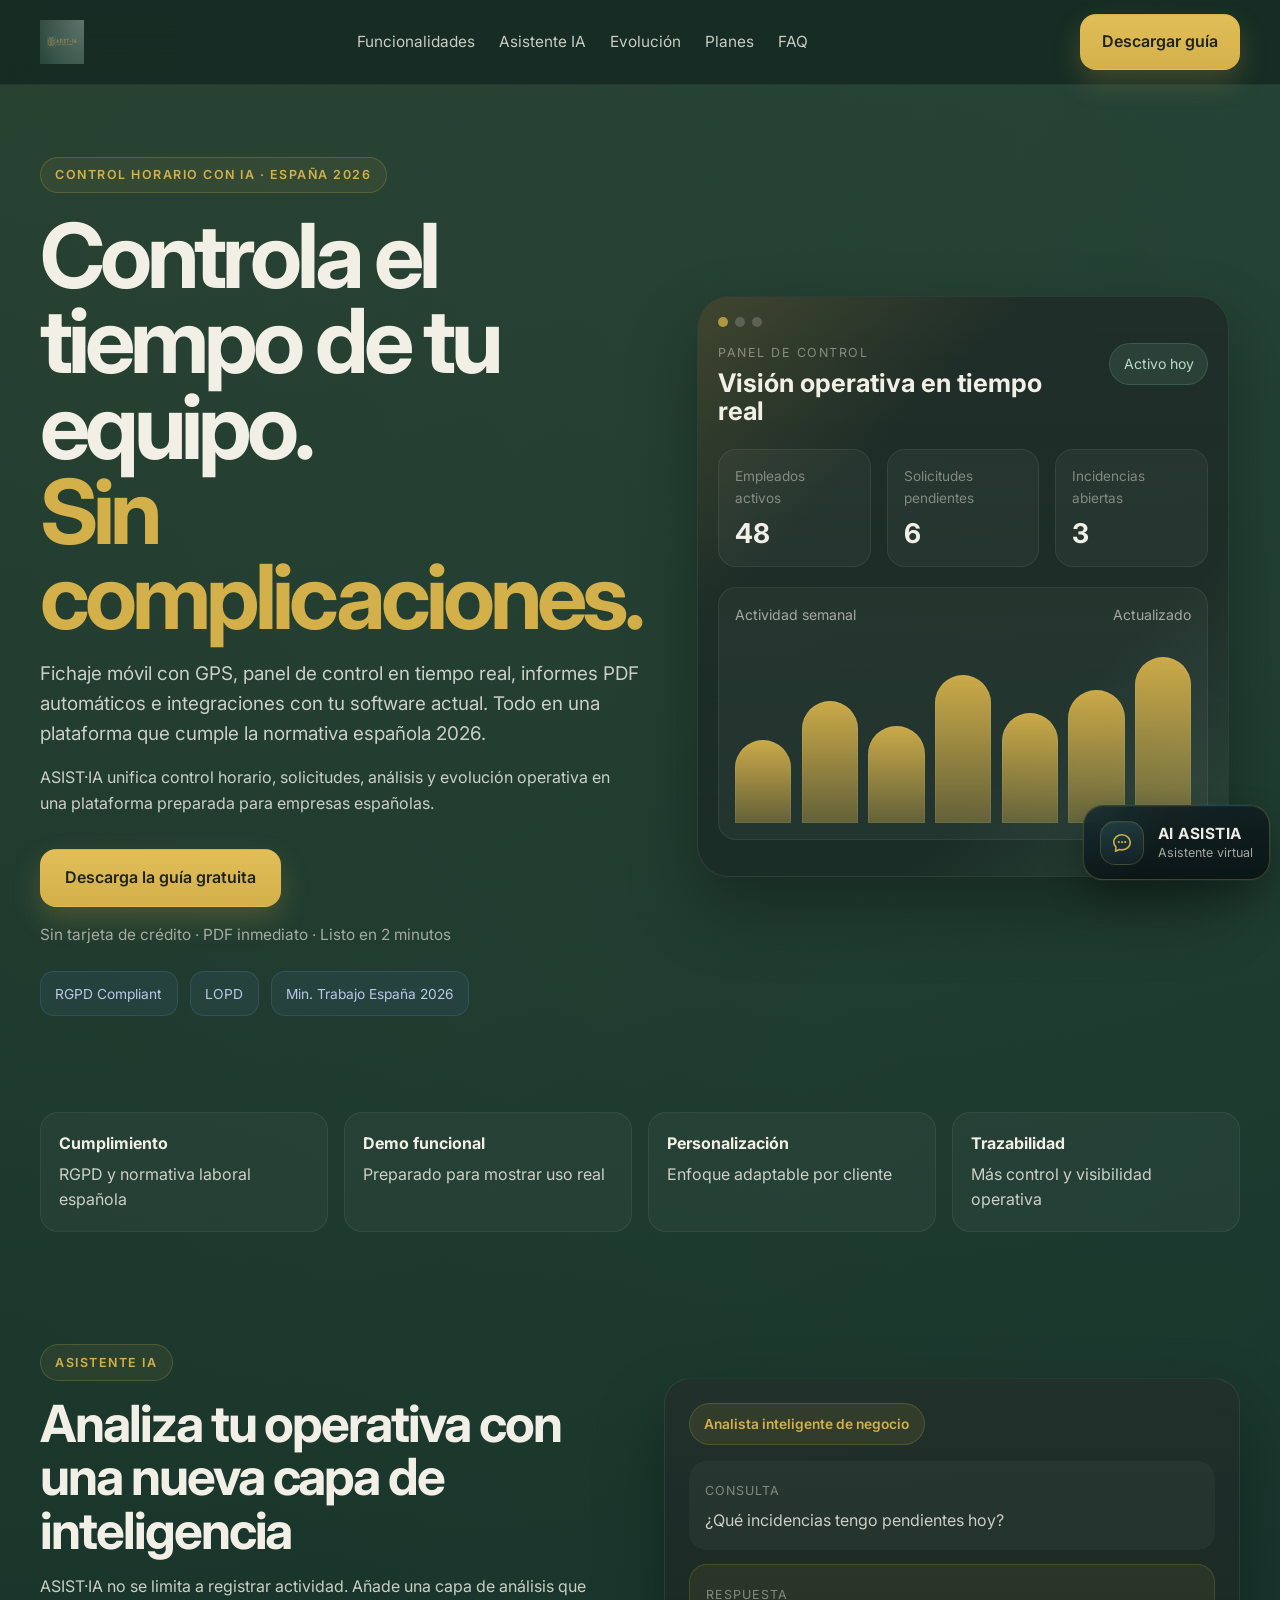
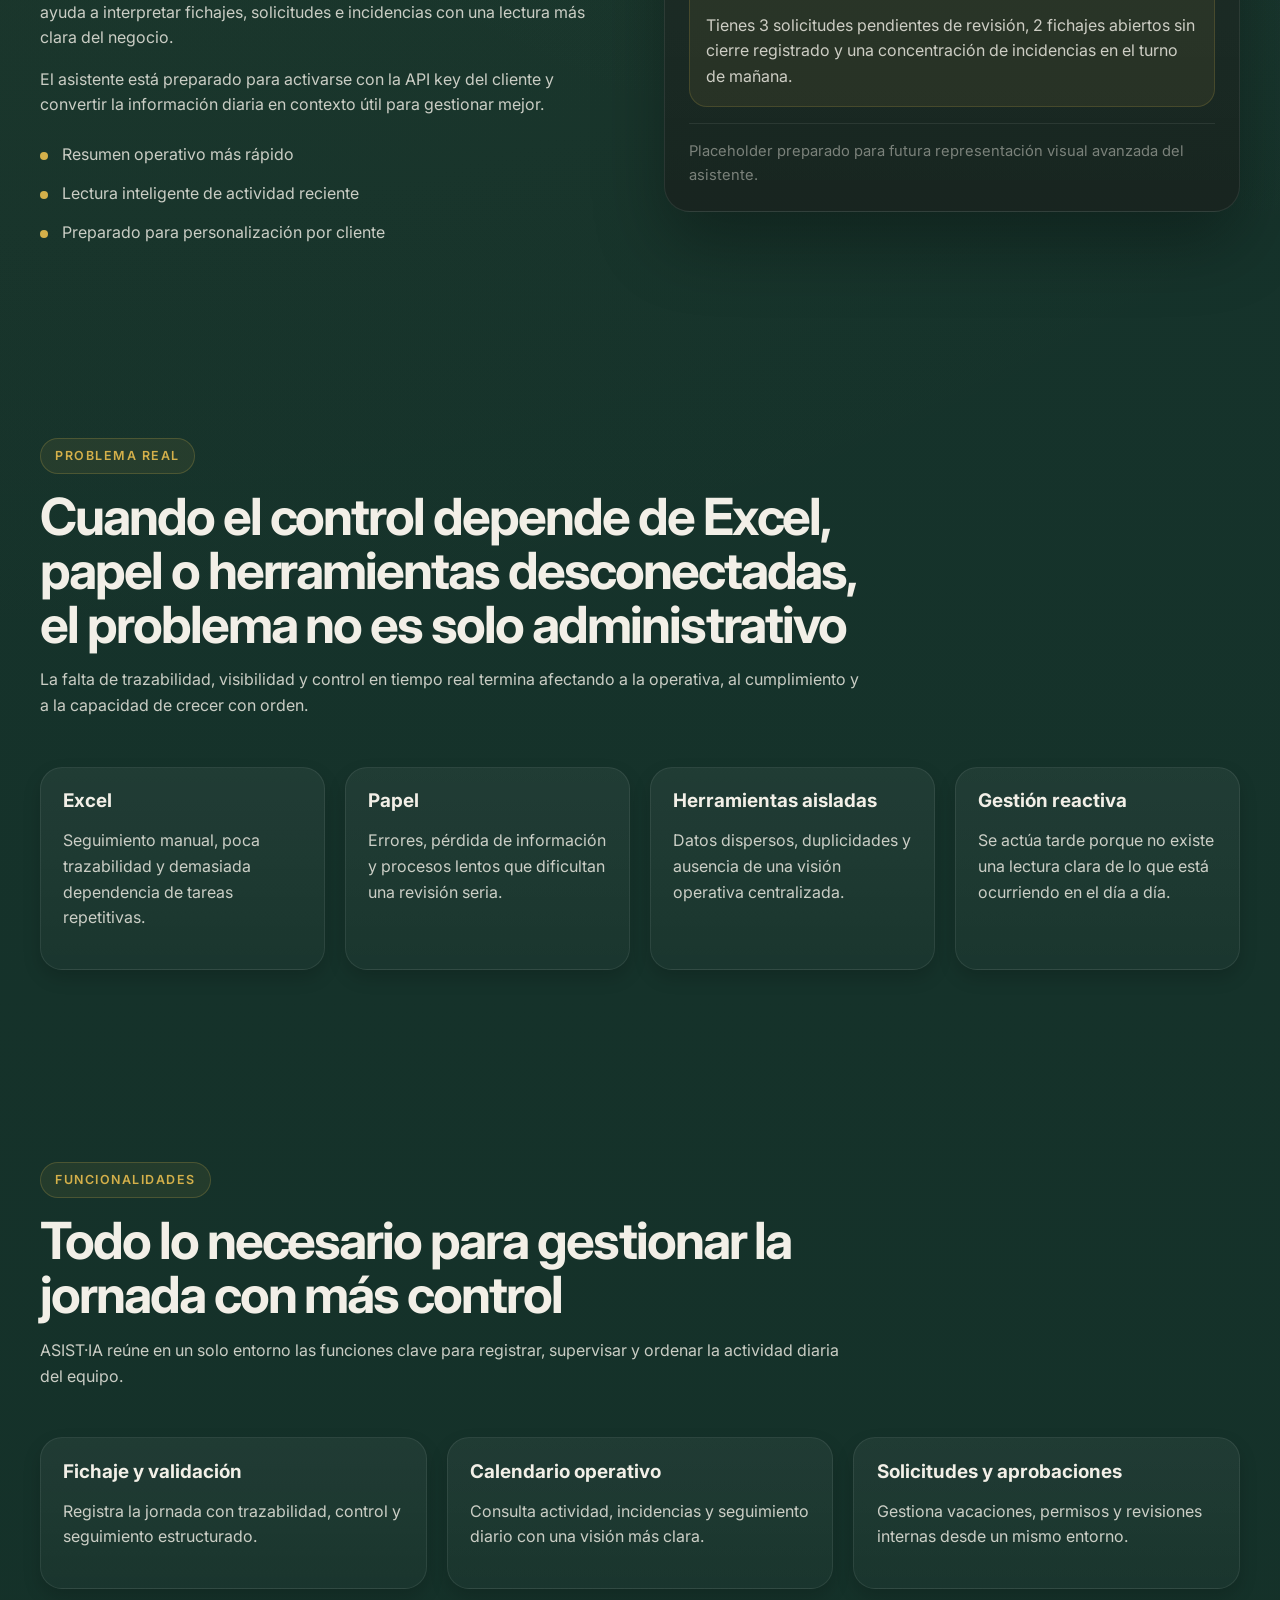
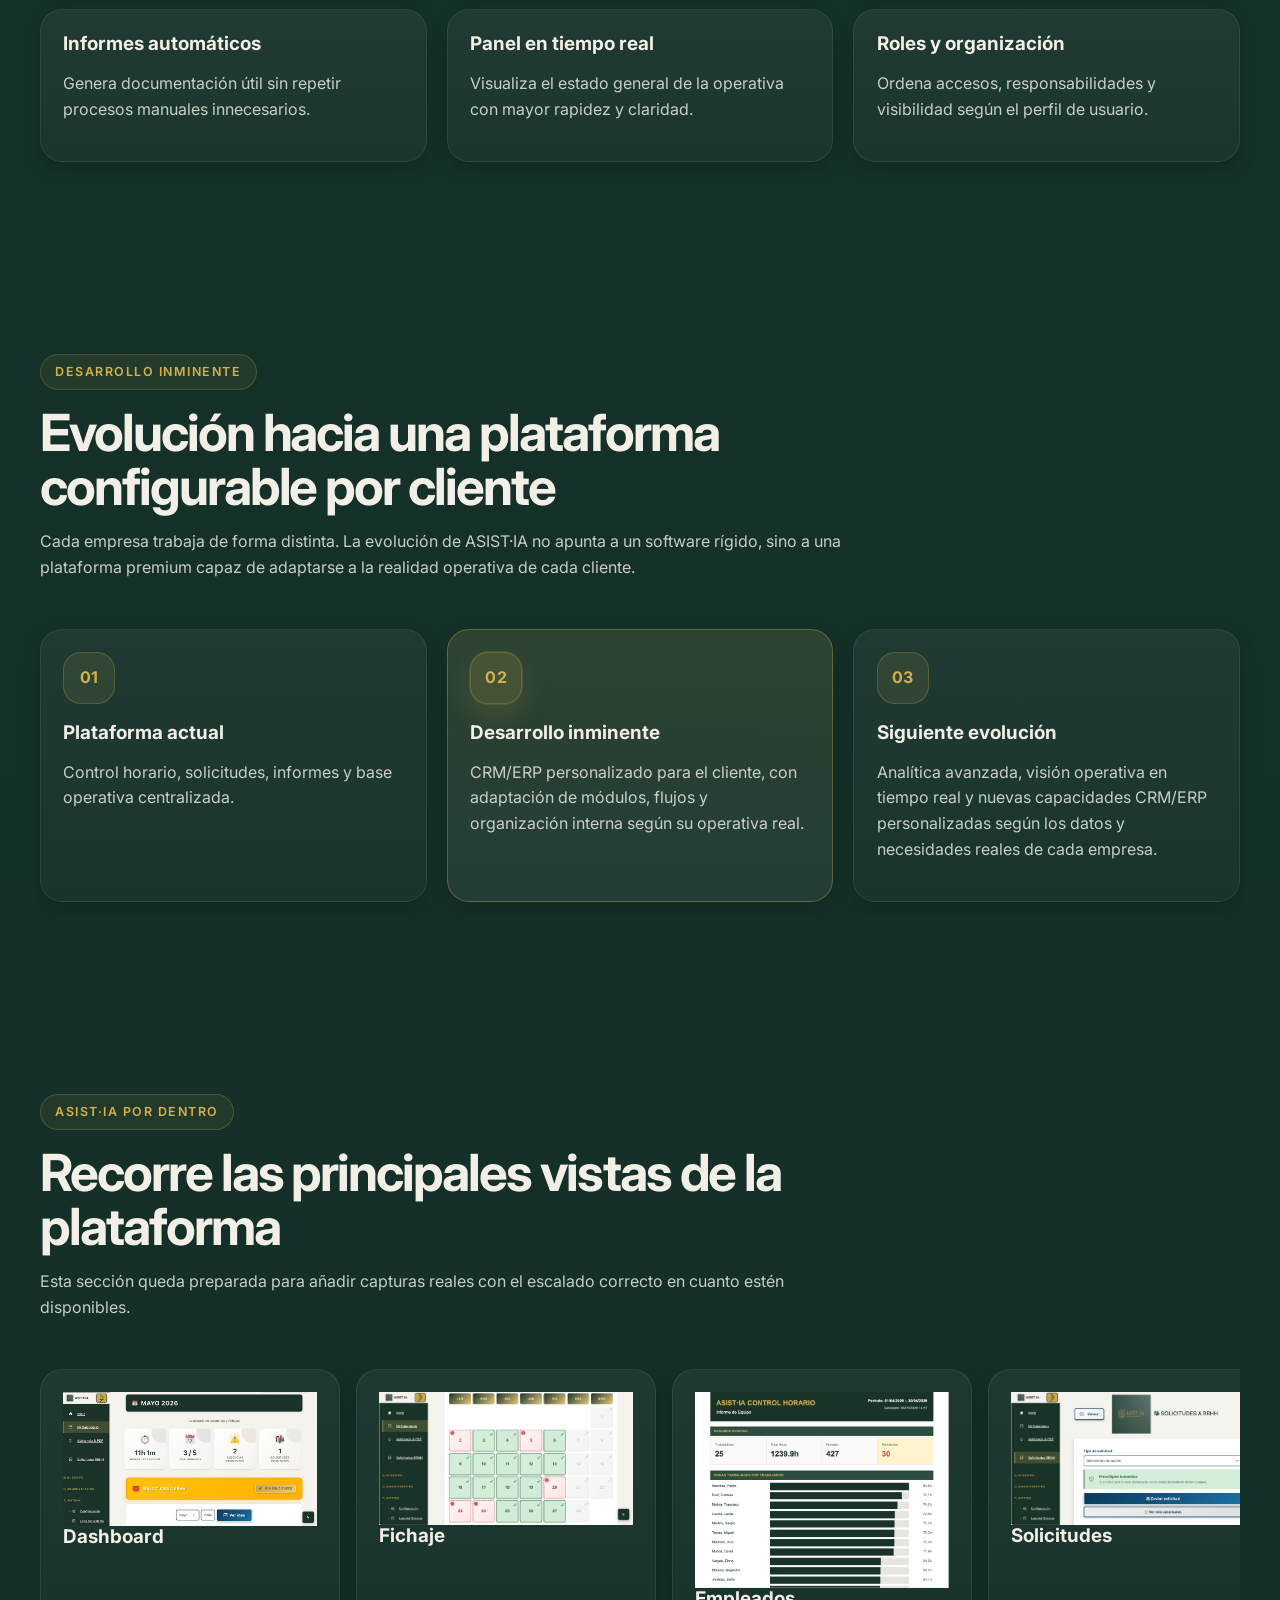
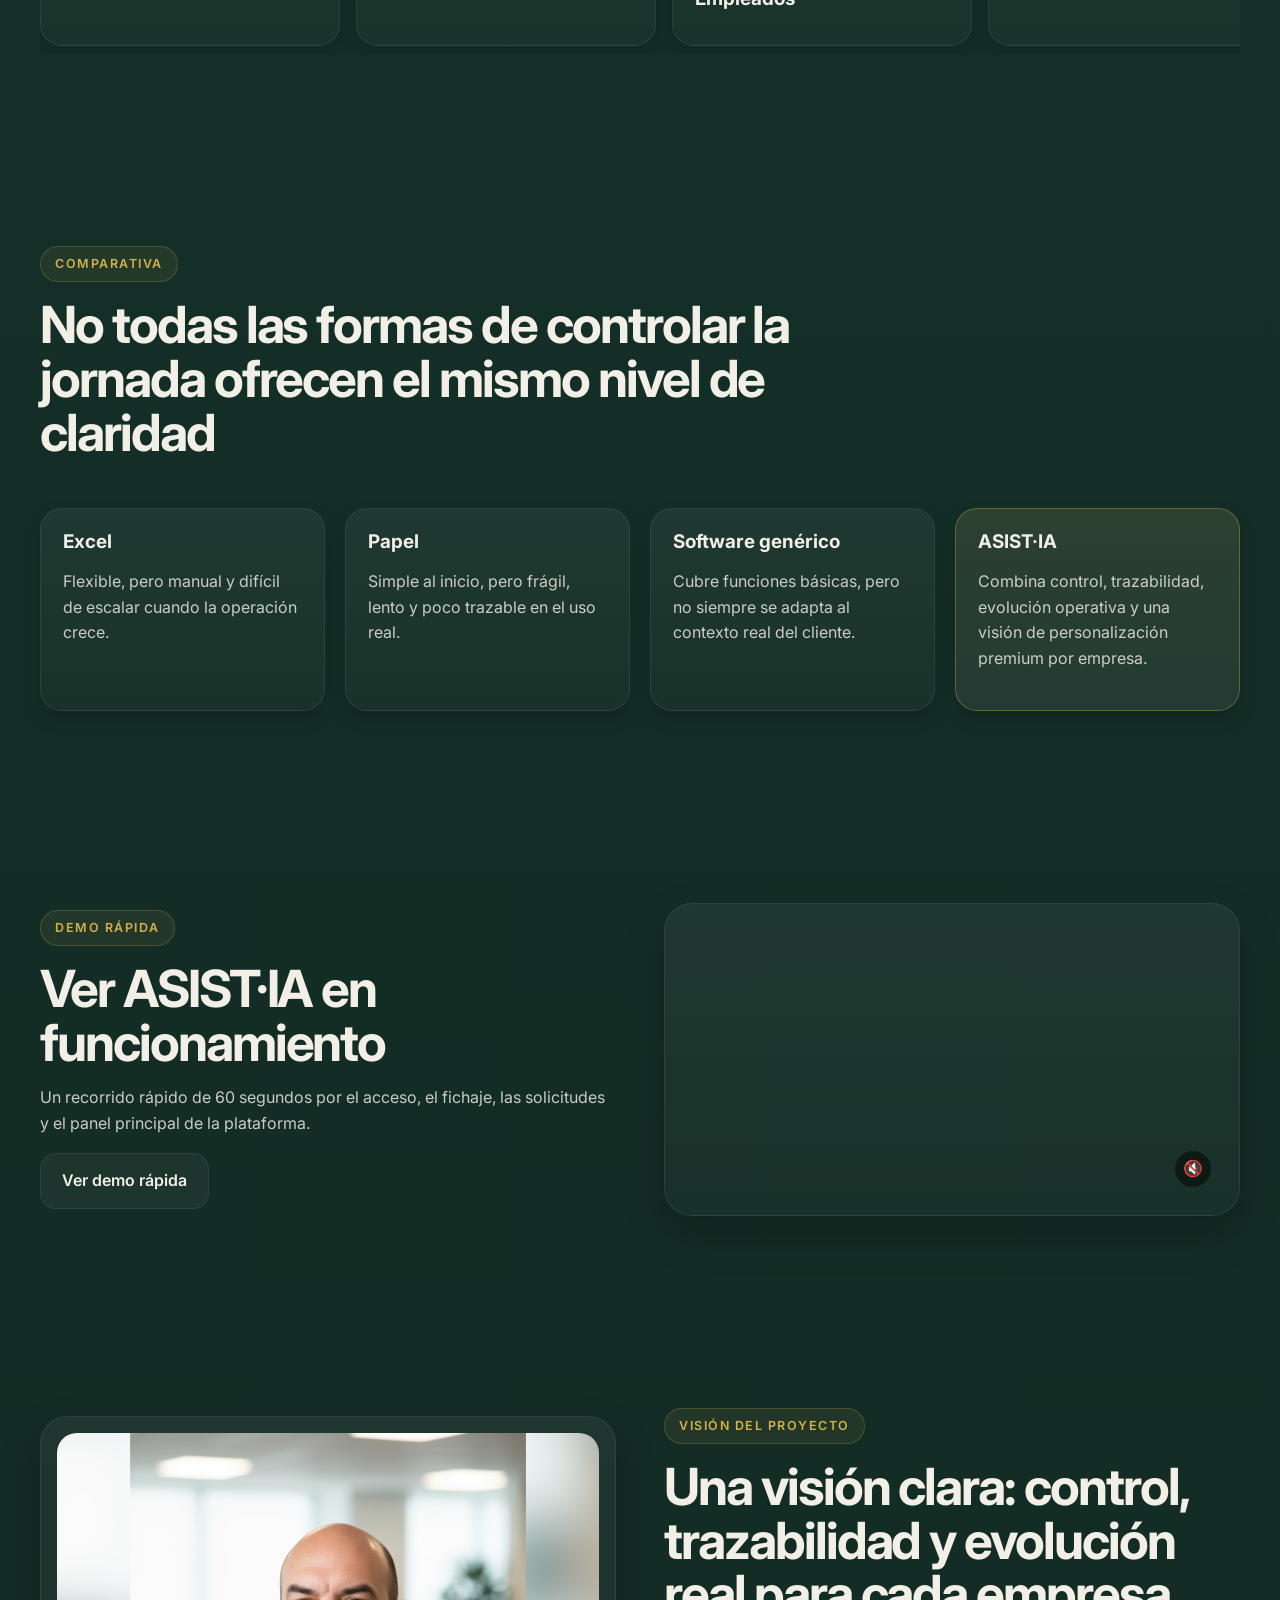
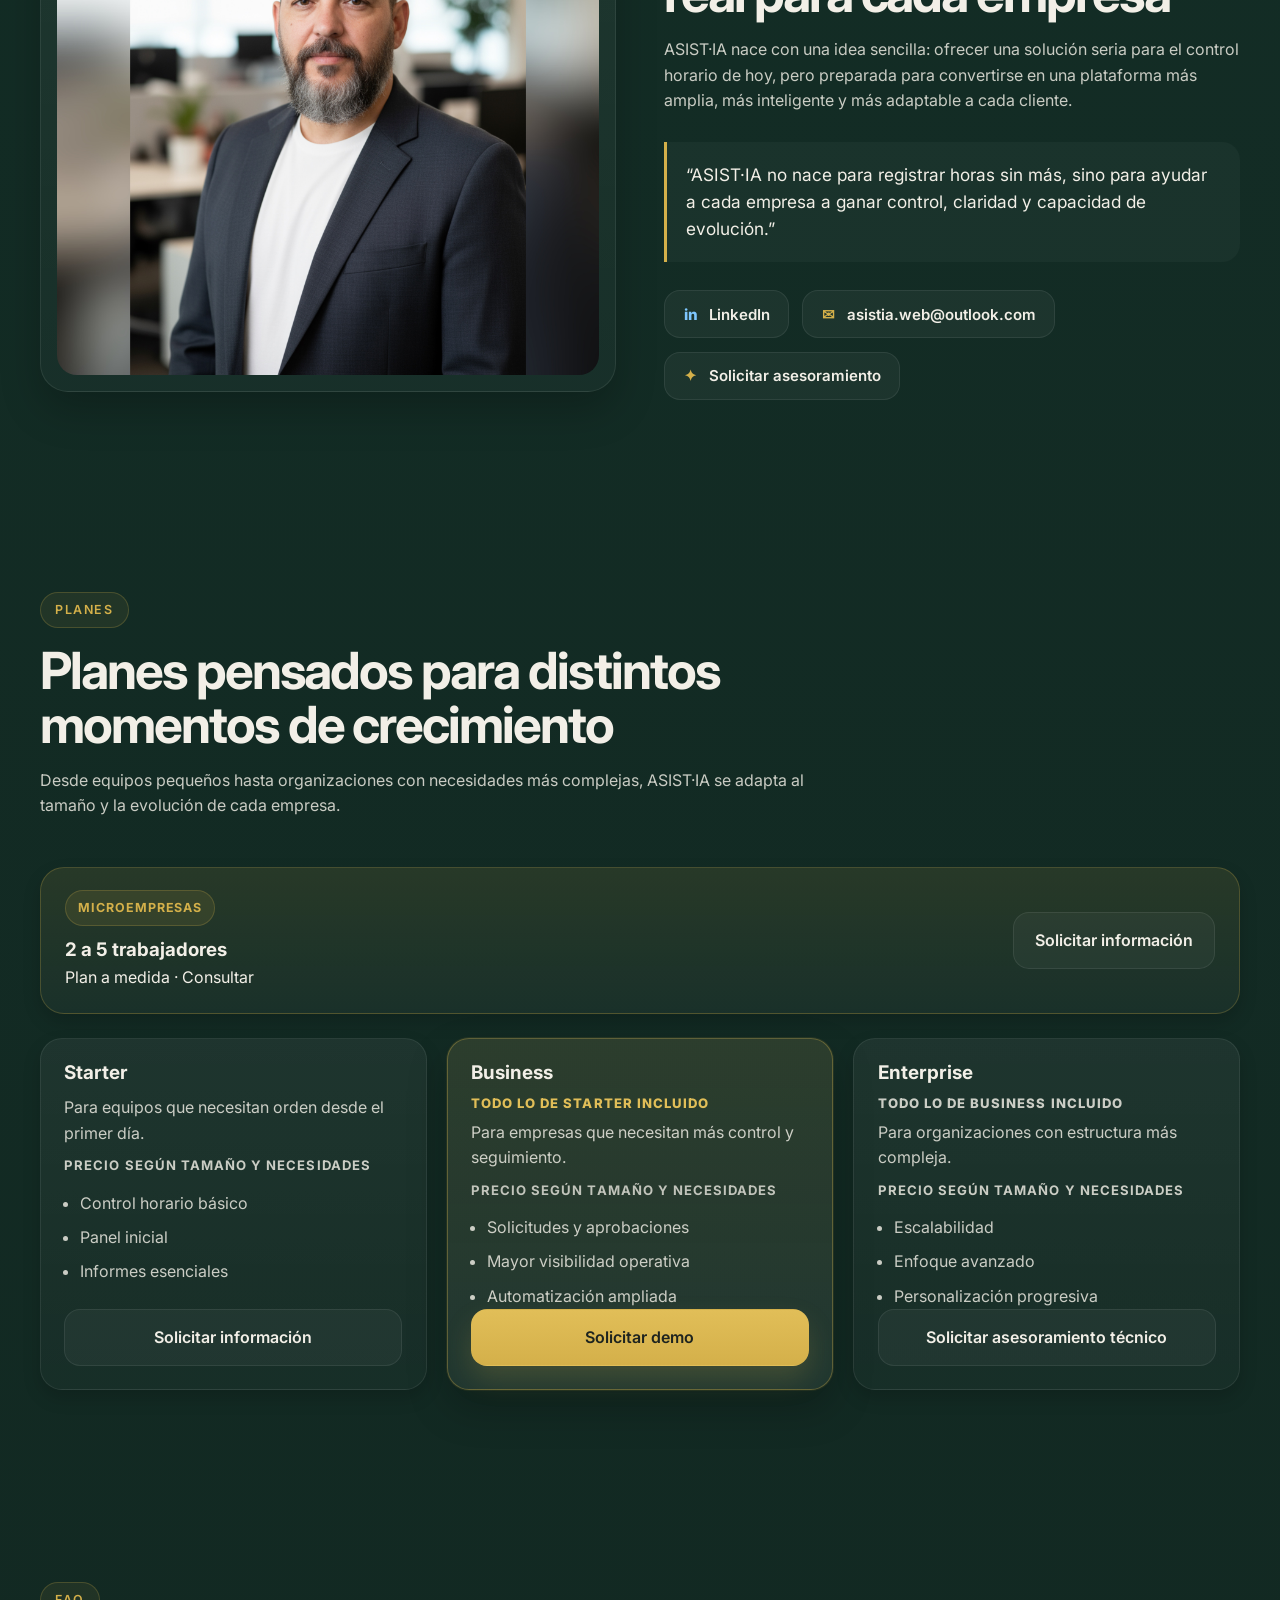
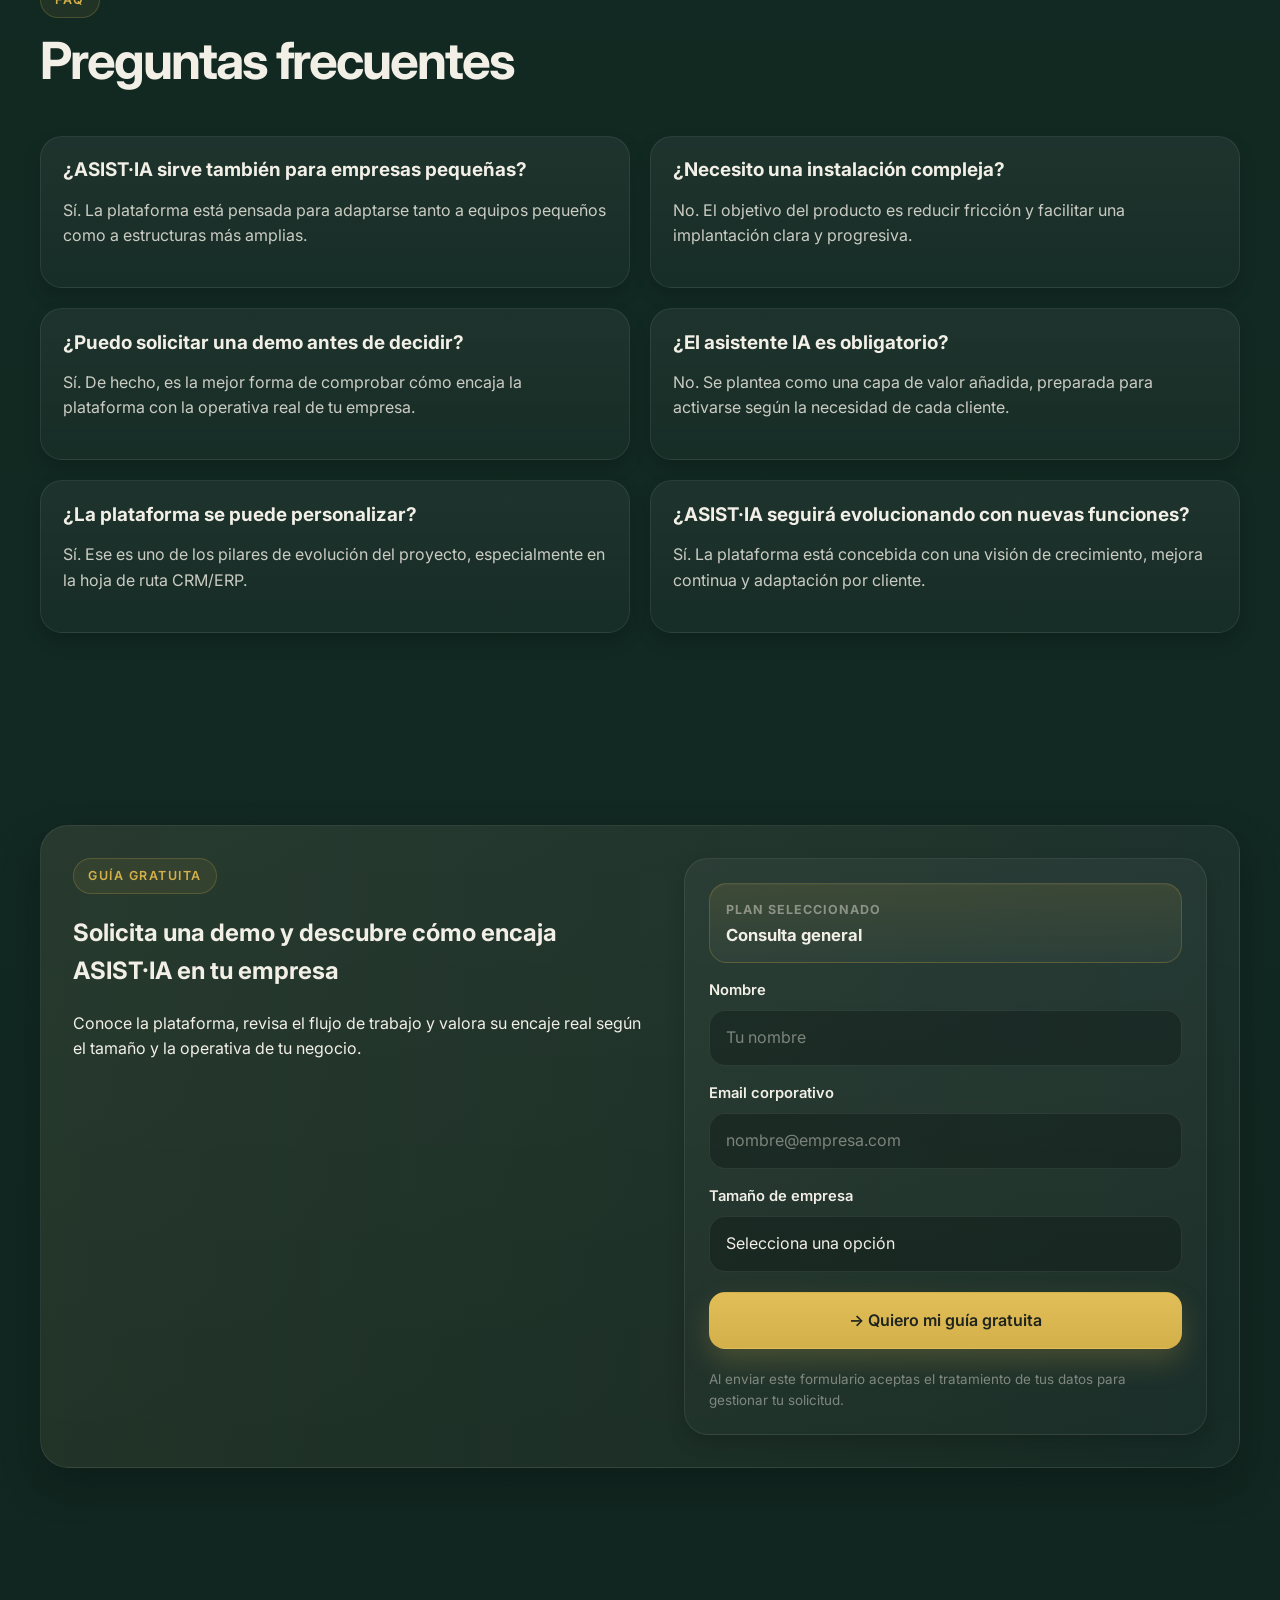
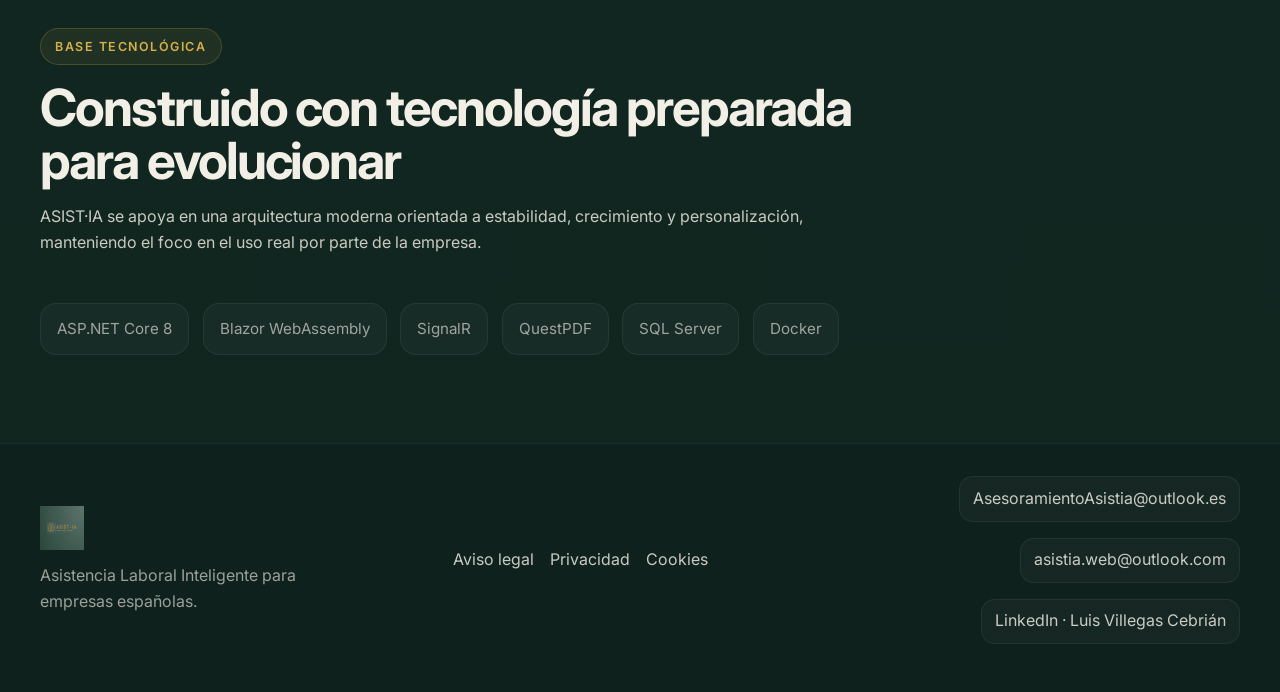
==== commit 5efd0871: "Limpieza: eliminada línea webm y texto placeholder" ====
--- a/index.html
+++ b/index.html
@@ -118,7 +118,6 @@
             </div>
 
             <div class="mock-footer-note">
-              Preparado para capturas reales del dashboard cuando estén listas.
             </div>
           </div>
         </div>
@@ -386,7 +385,6 @@
           playsinline
           style="width:100%; height:100%; object-fit:cover; border-radius:inherit;"
         >
-          <source src="assets/video/landing-v2-demo/demo-1-1.webm" type="video/webm">
           <source src="assets/video/landing-v2-demo/demo-1-1.mp4" type="video/mp4">
         </video>
 
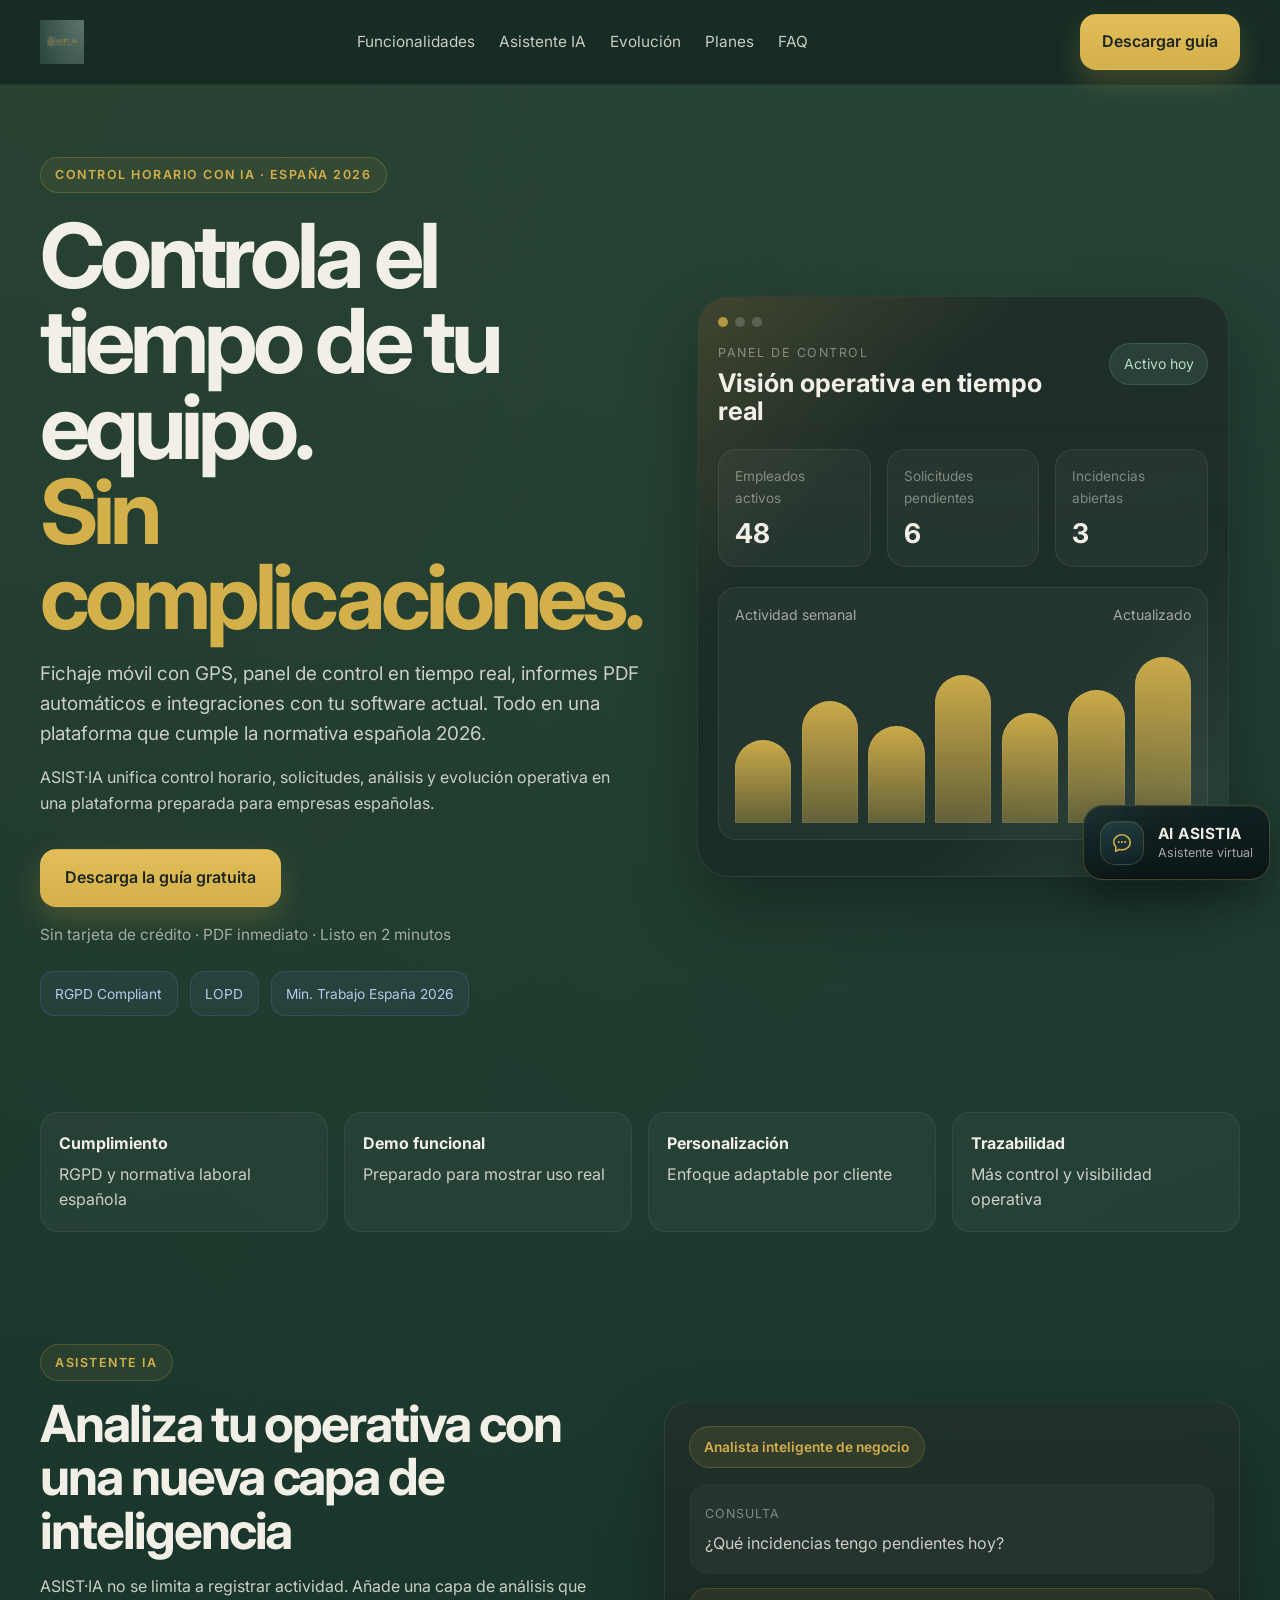
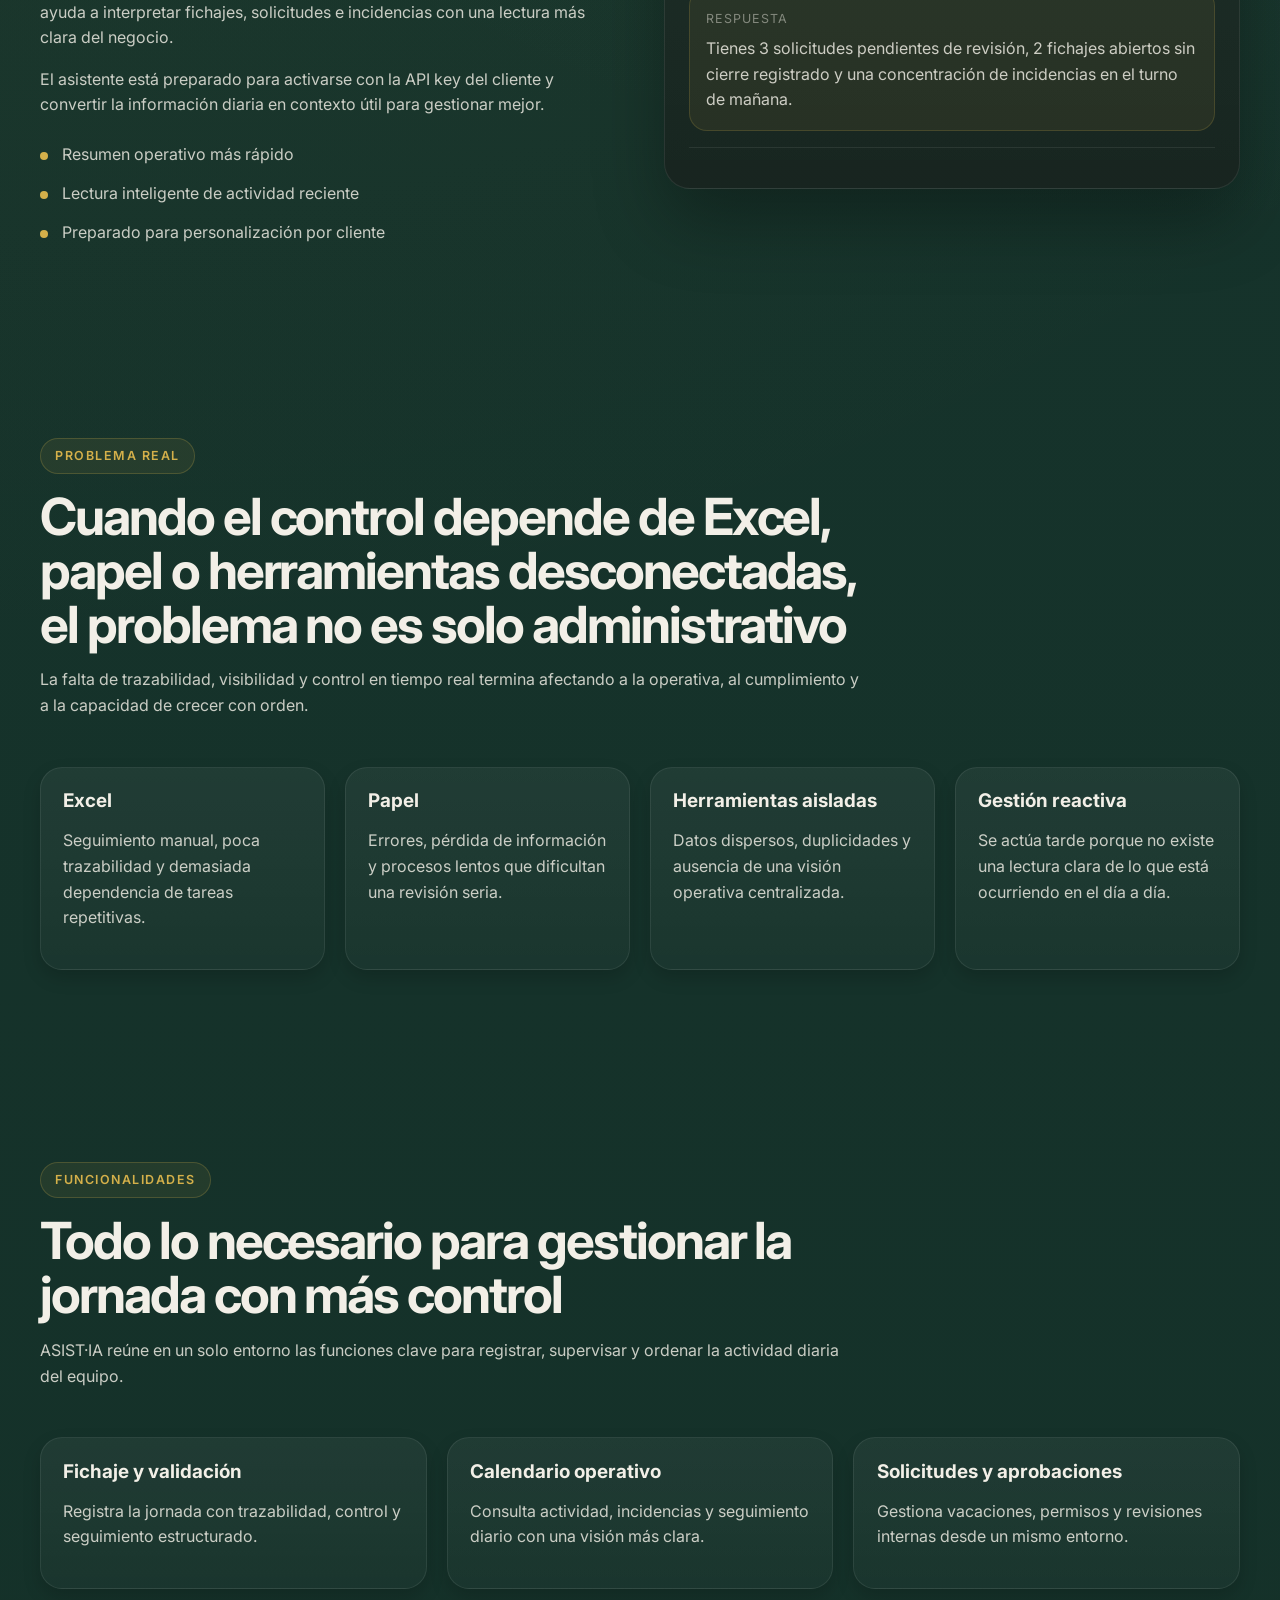
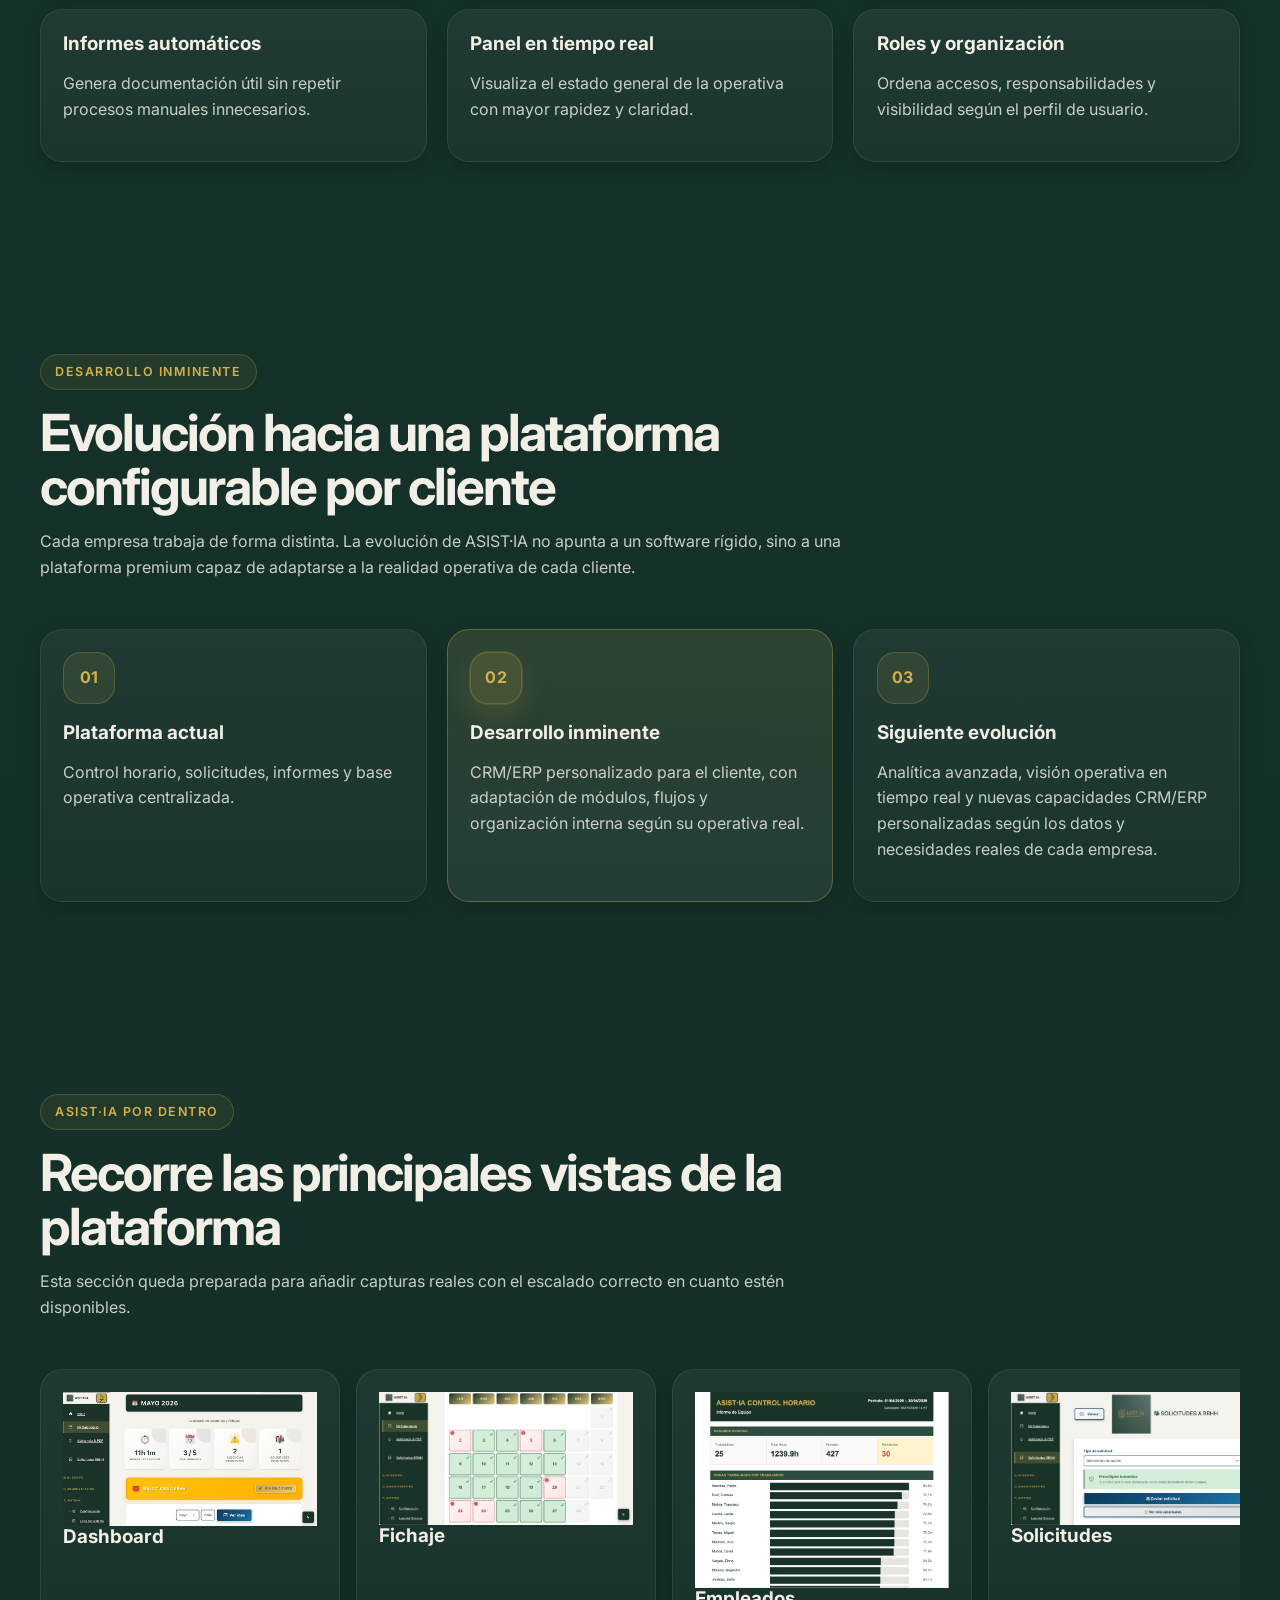
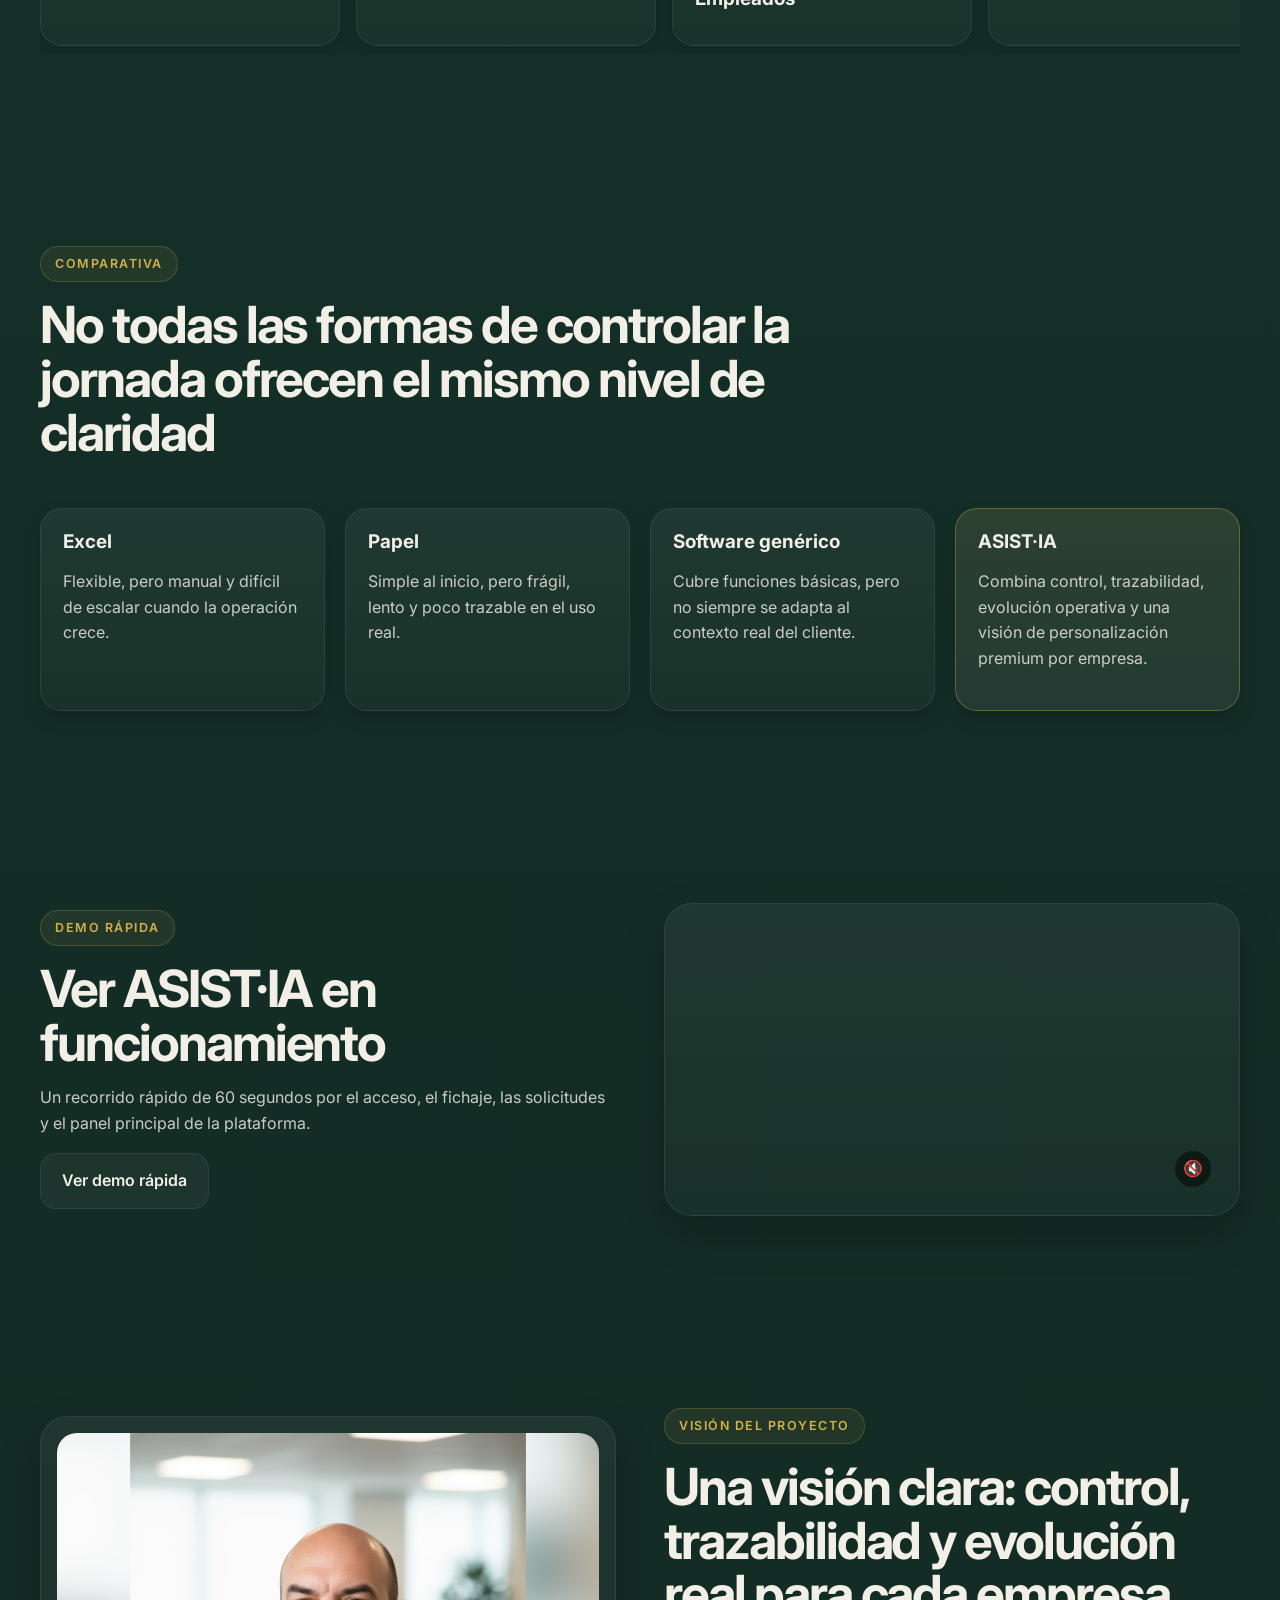
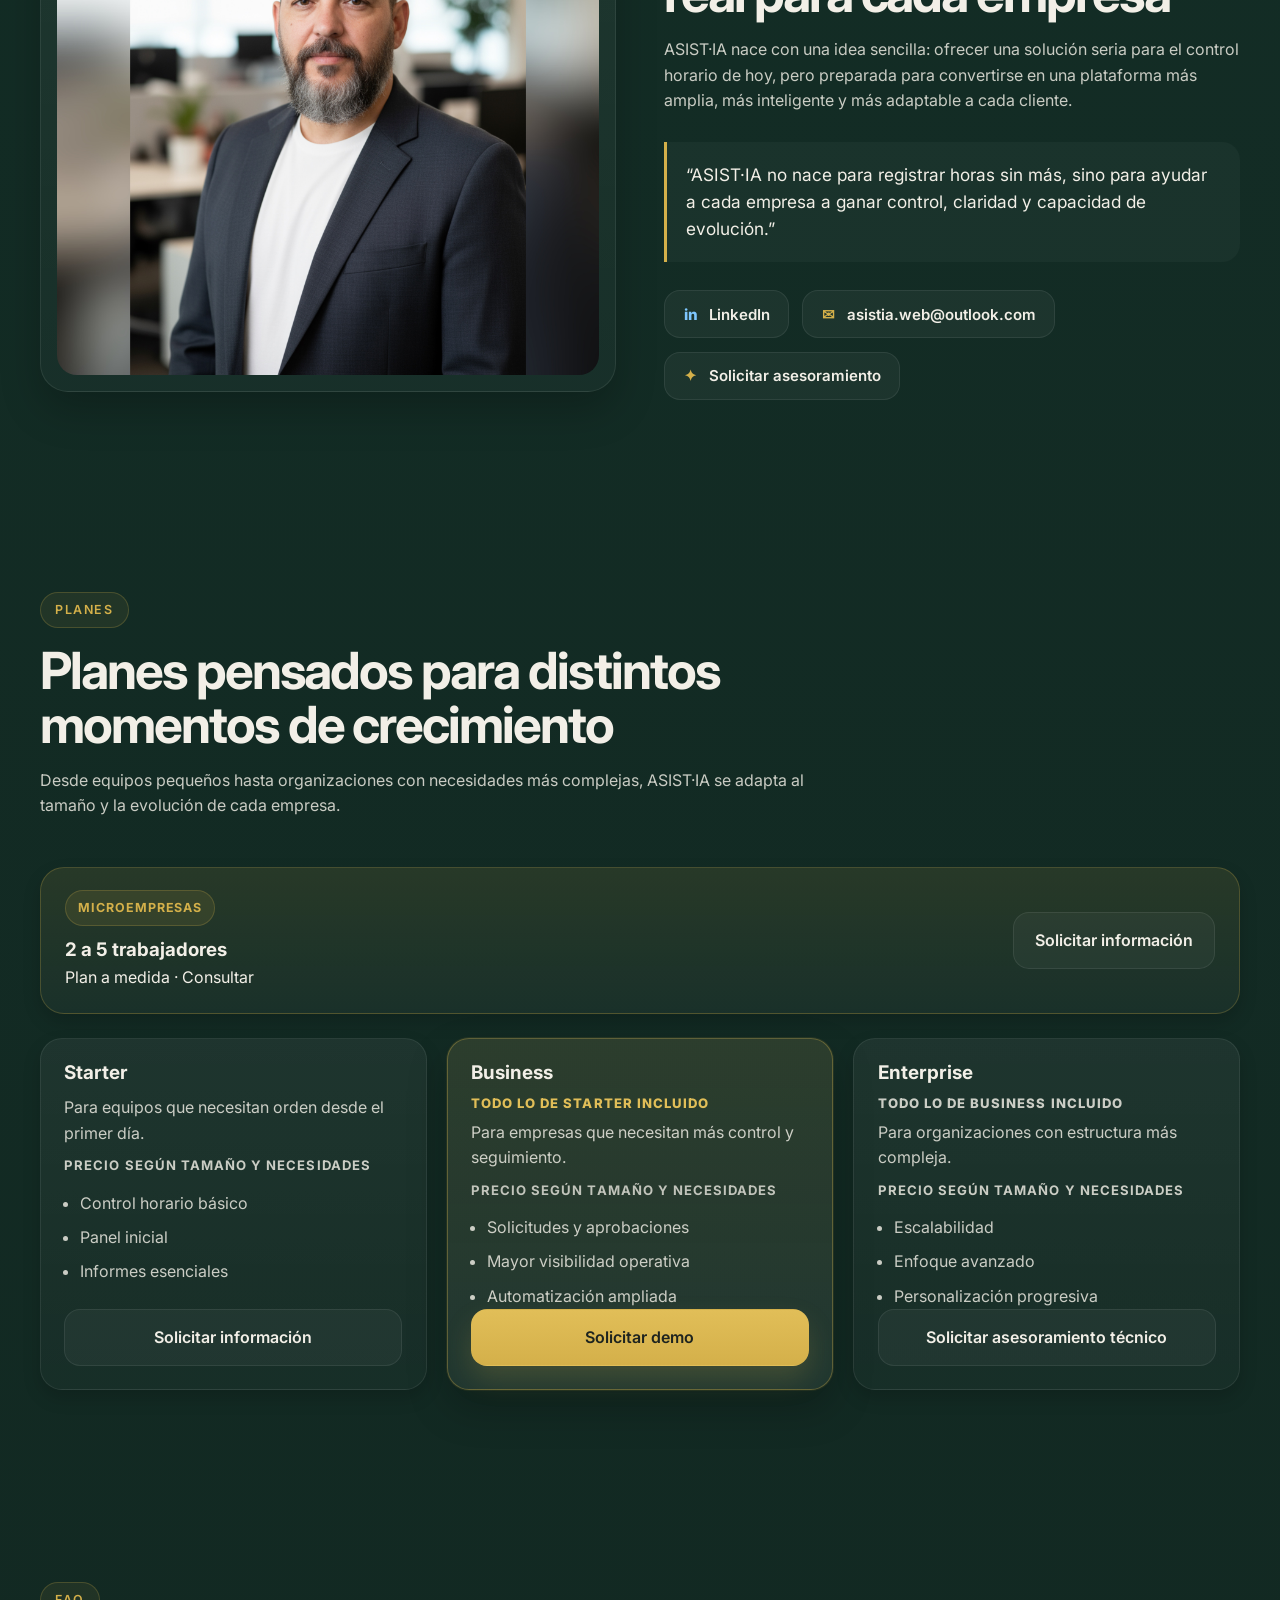
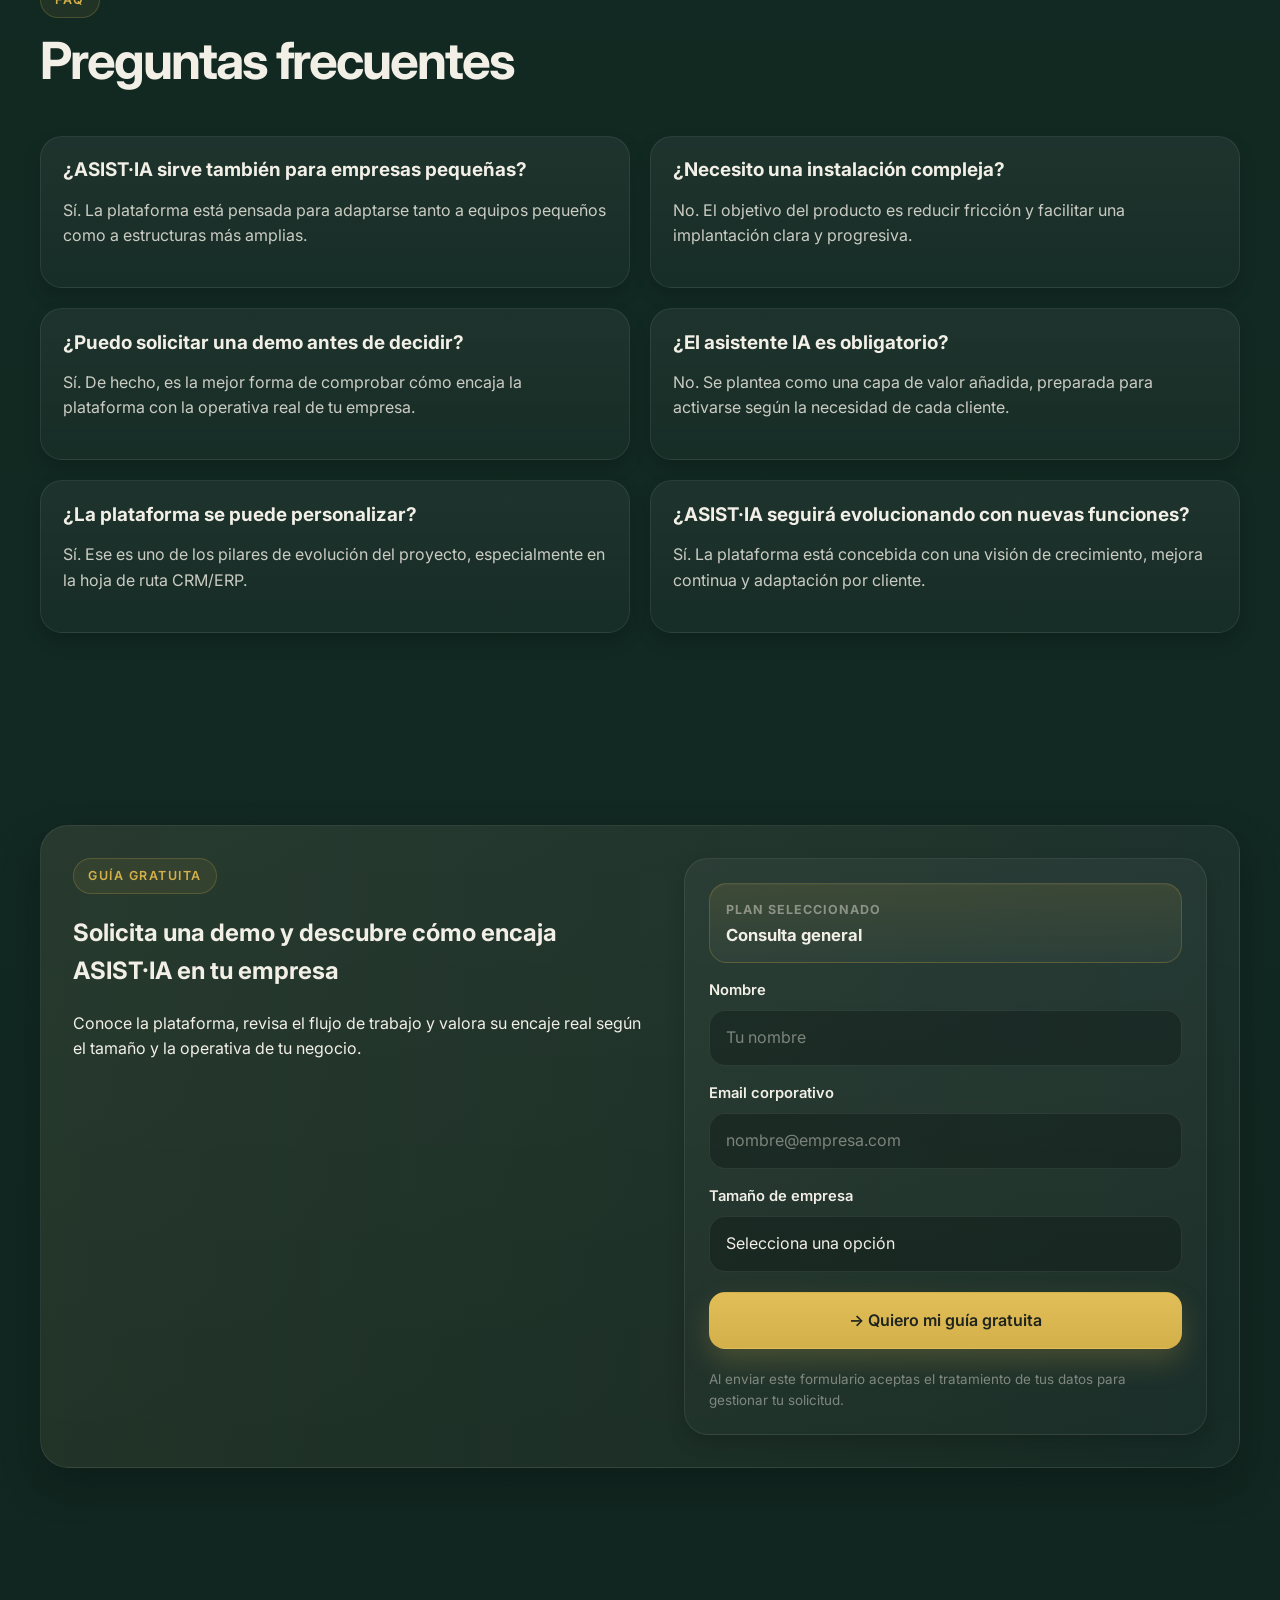
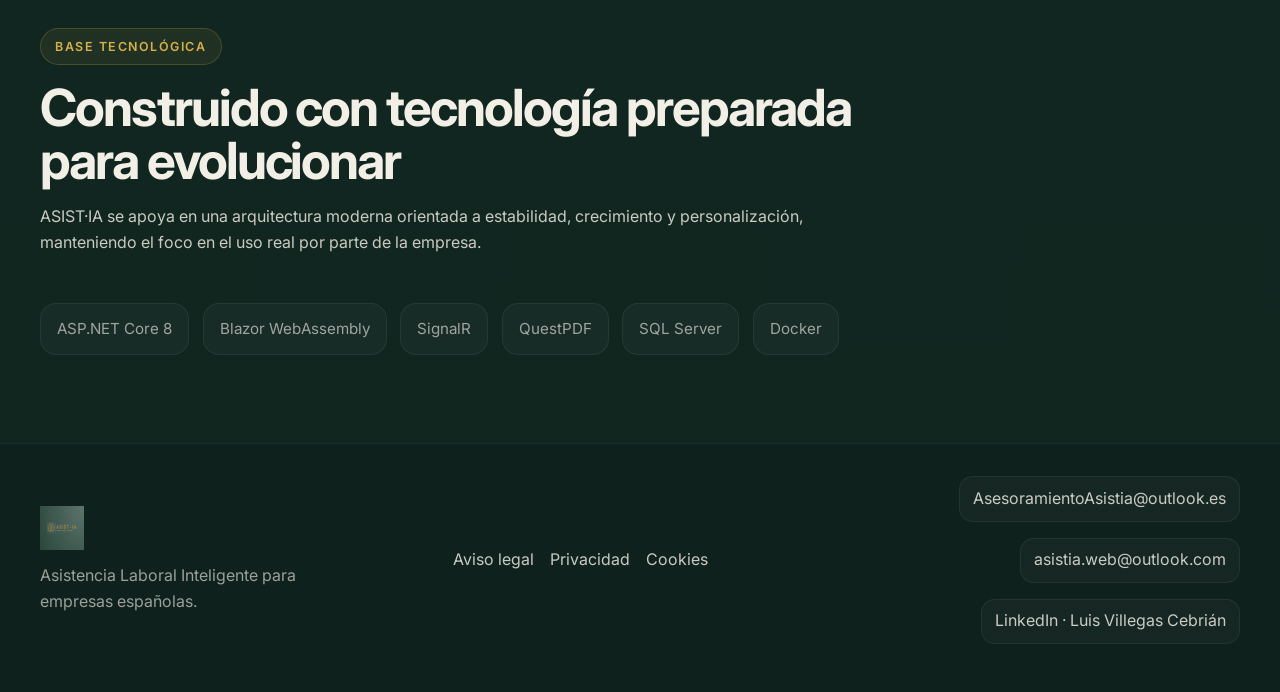
==== commit 00942365: "Eliminar texto de marcador de posición para el asistente en la sección de chat" ====
--- a/index.html
+++ b/index.html
@@ -182,7 +182,6 @@
             </div>
 
             <div class="chat-placeholder">
-              Placeholder preparado para futura representación visual avanzada del asistente.
             </div>
           </div>
         </div>
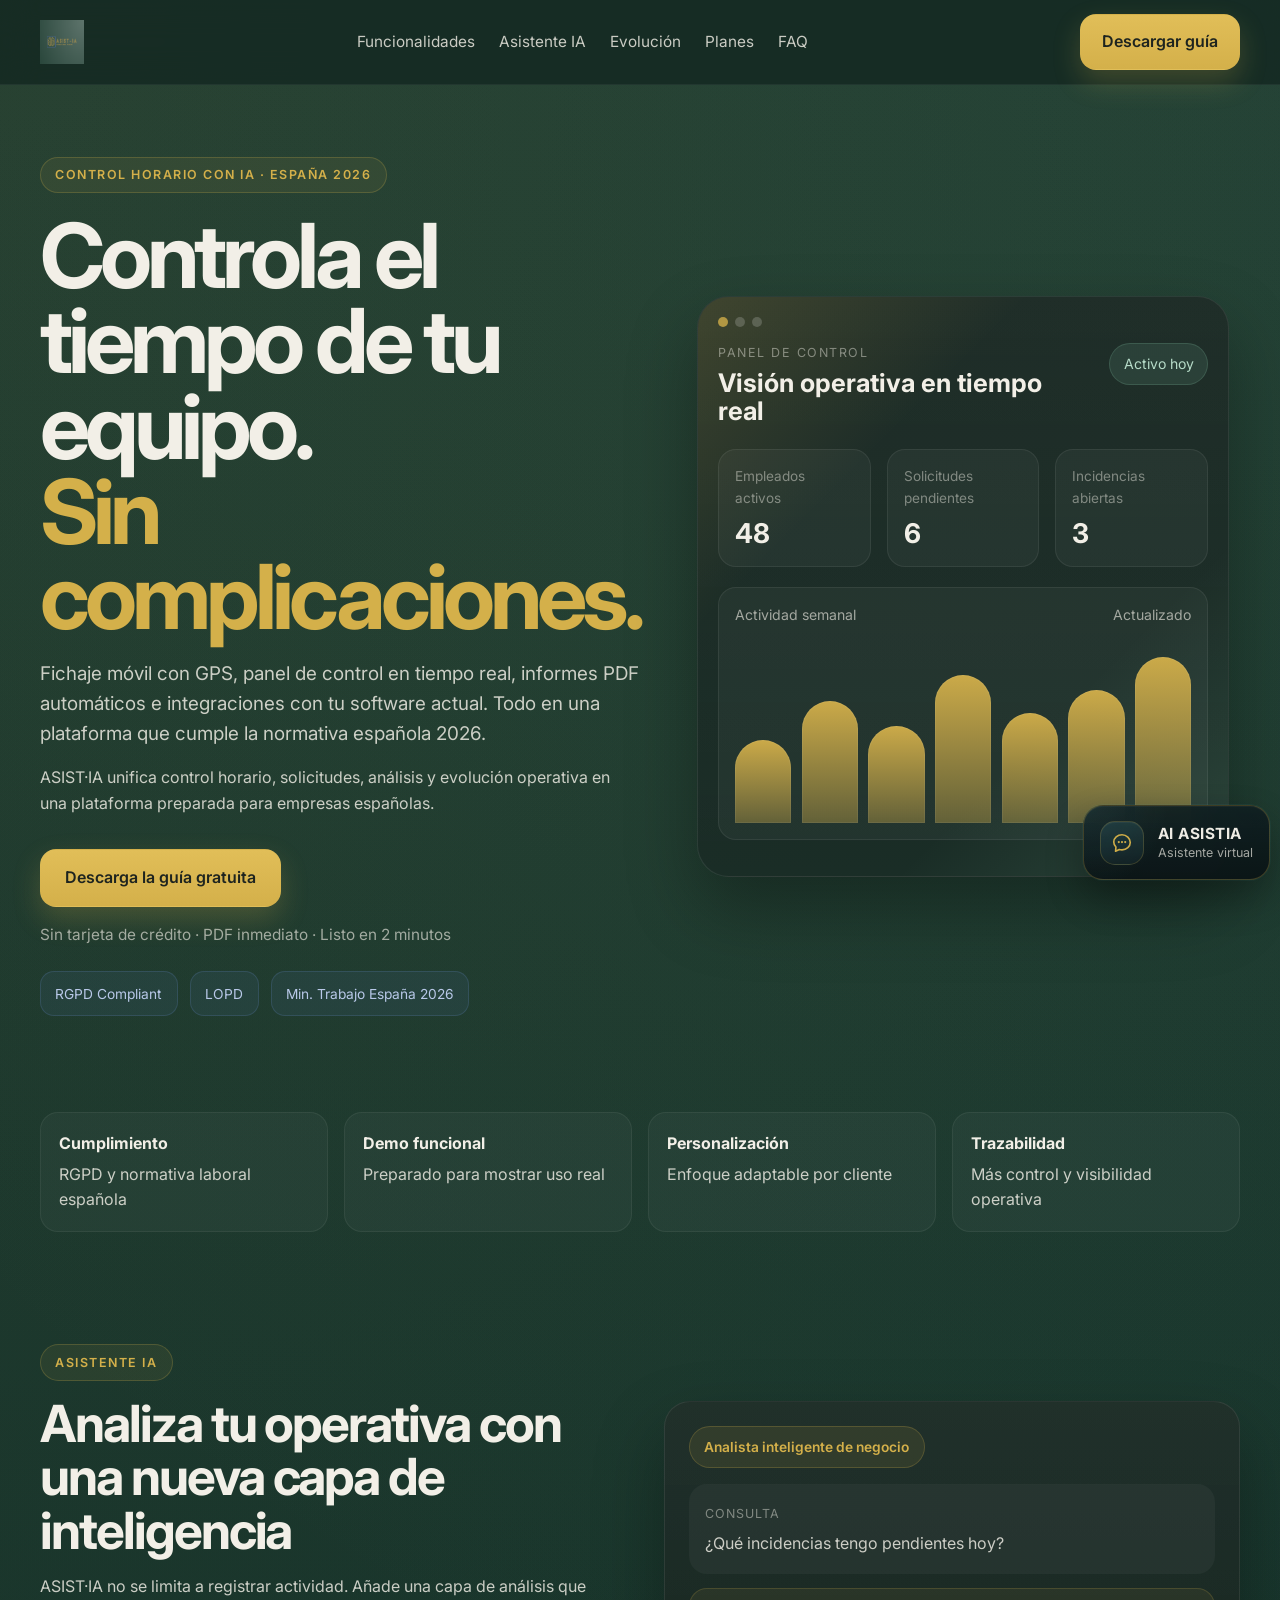
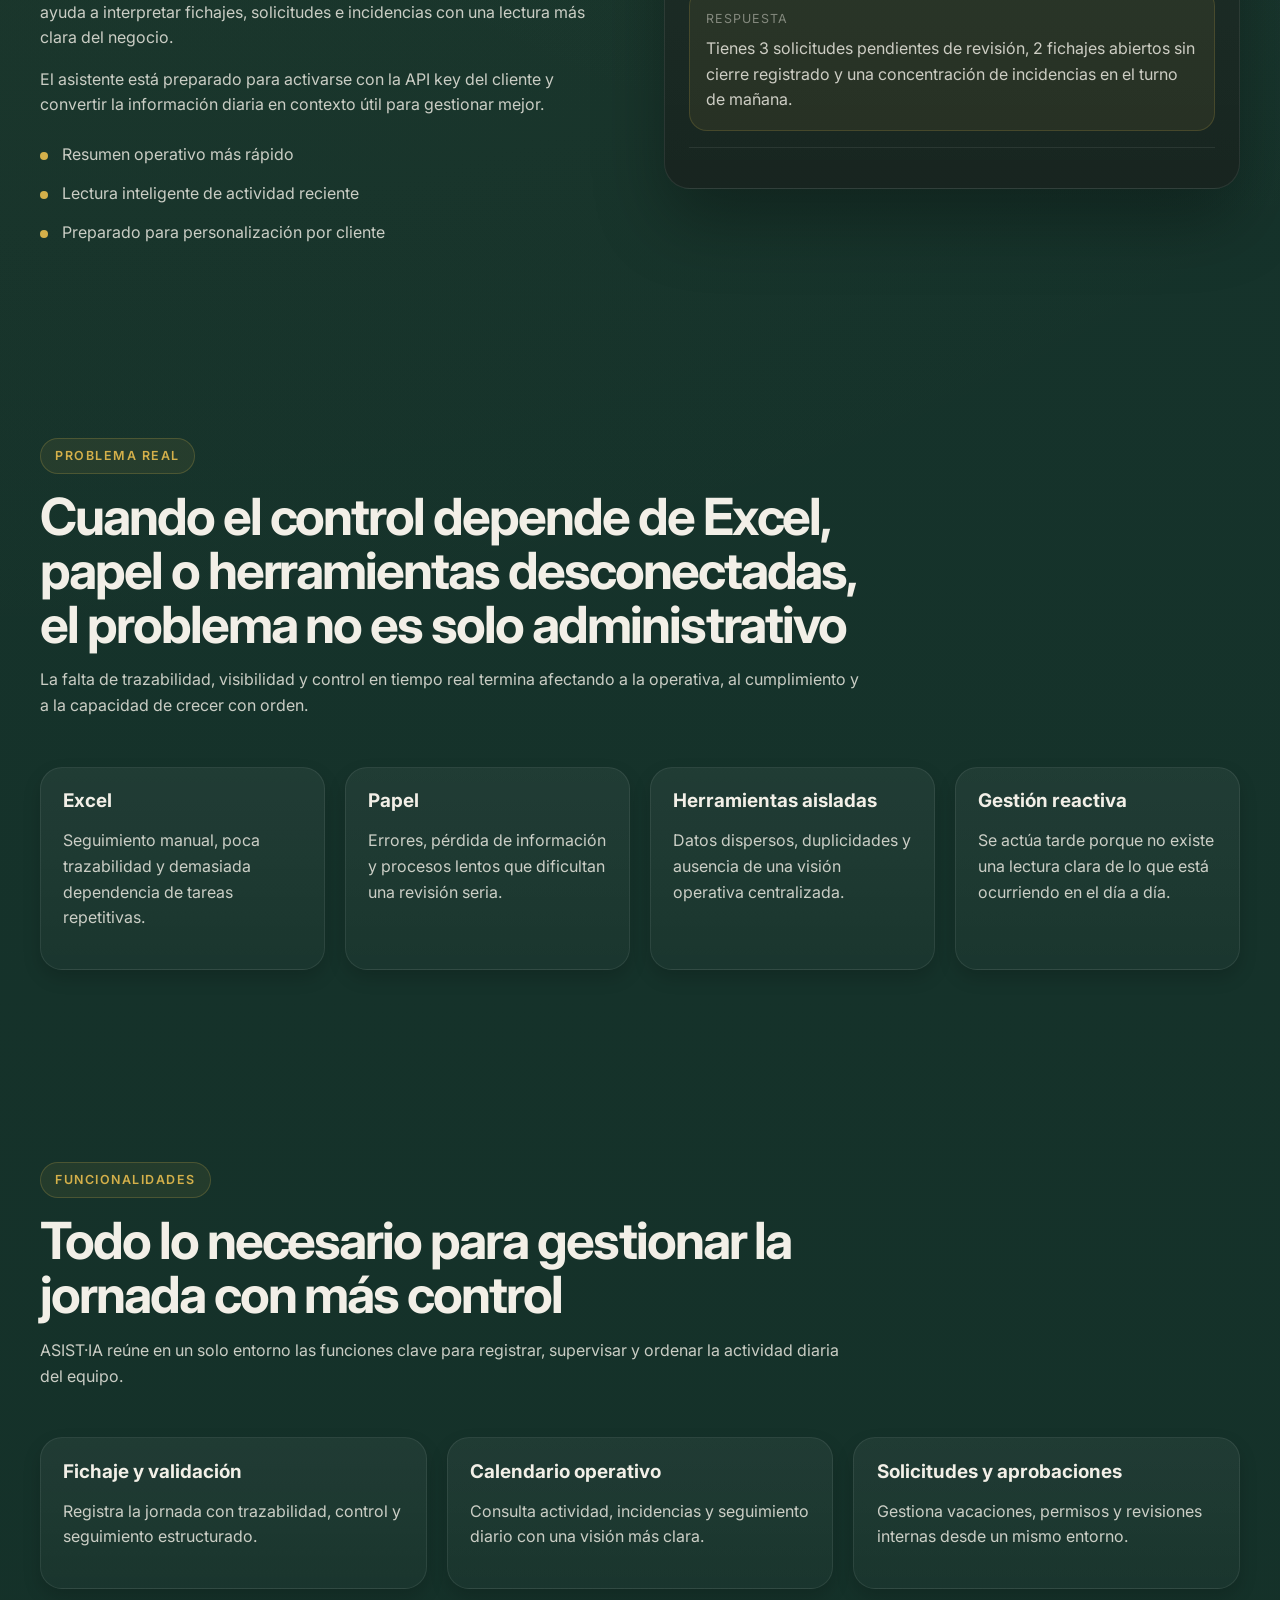
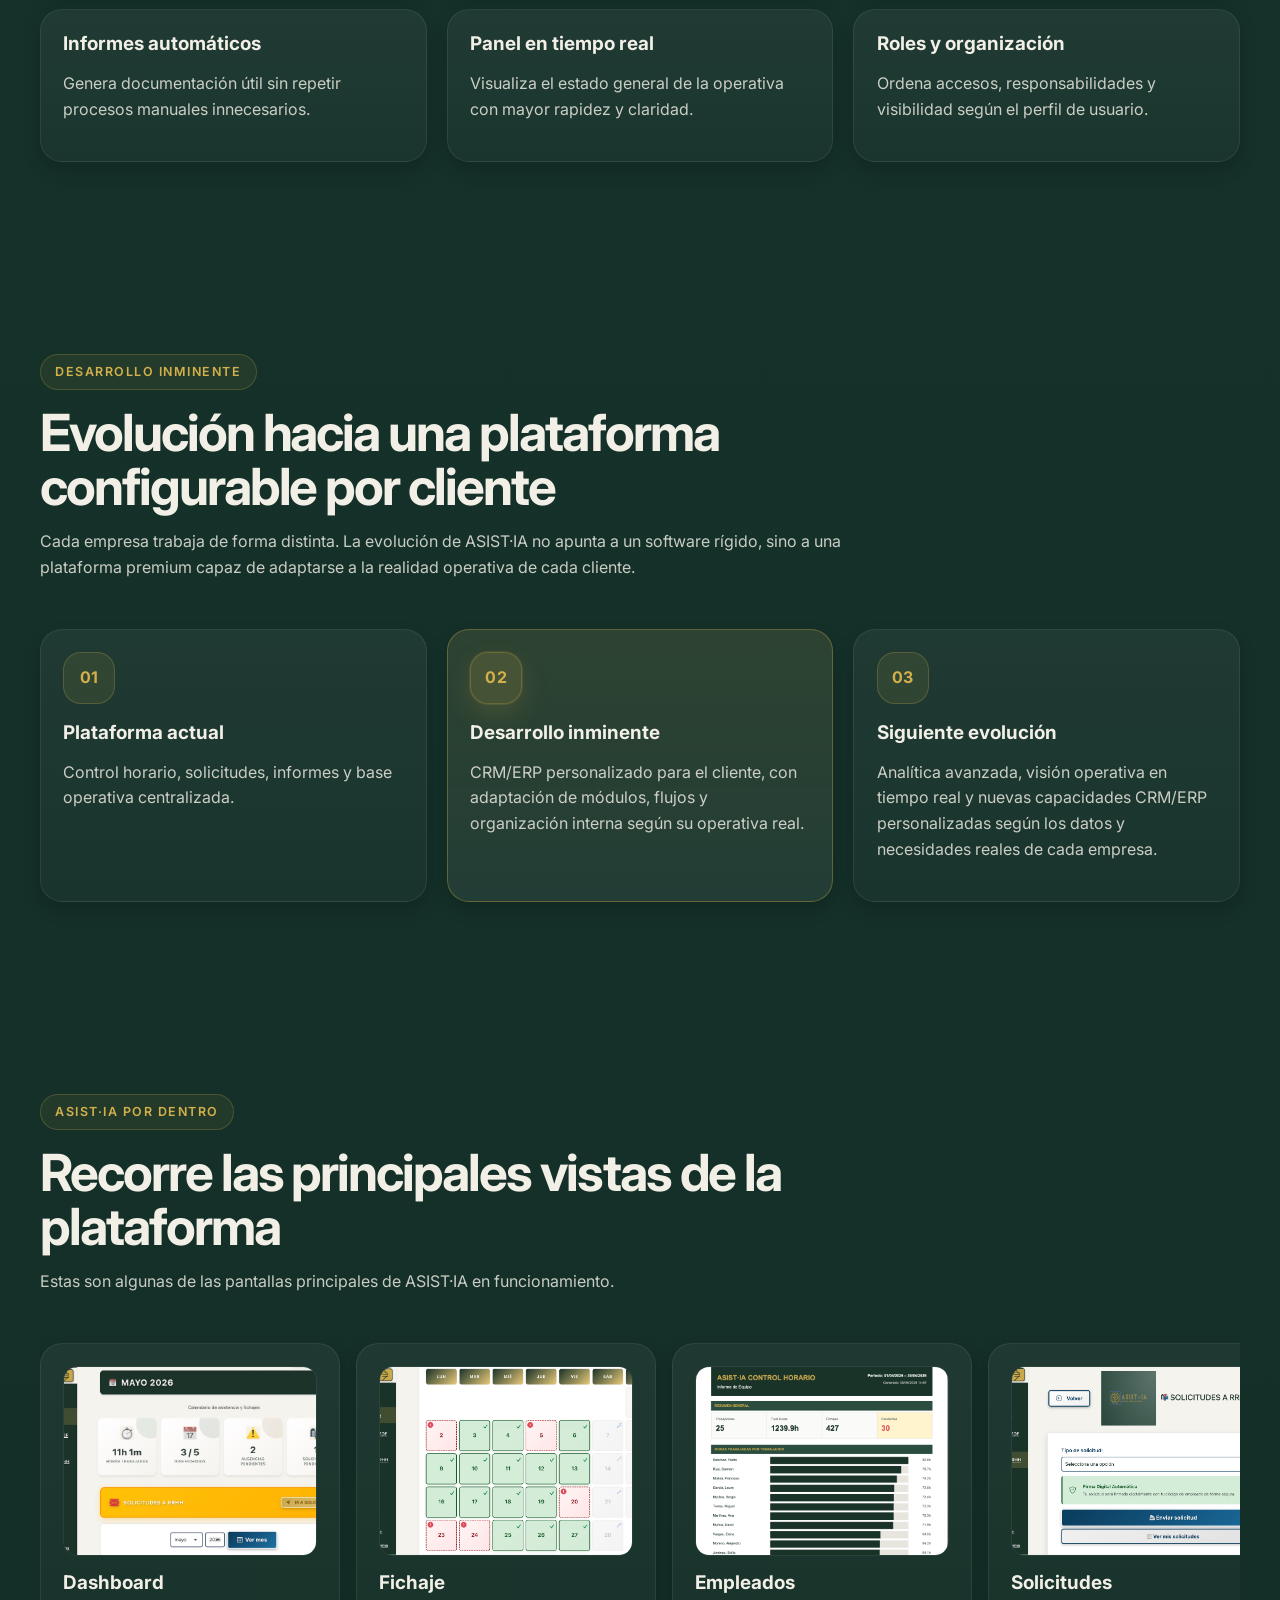
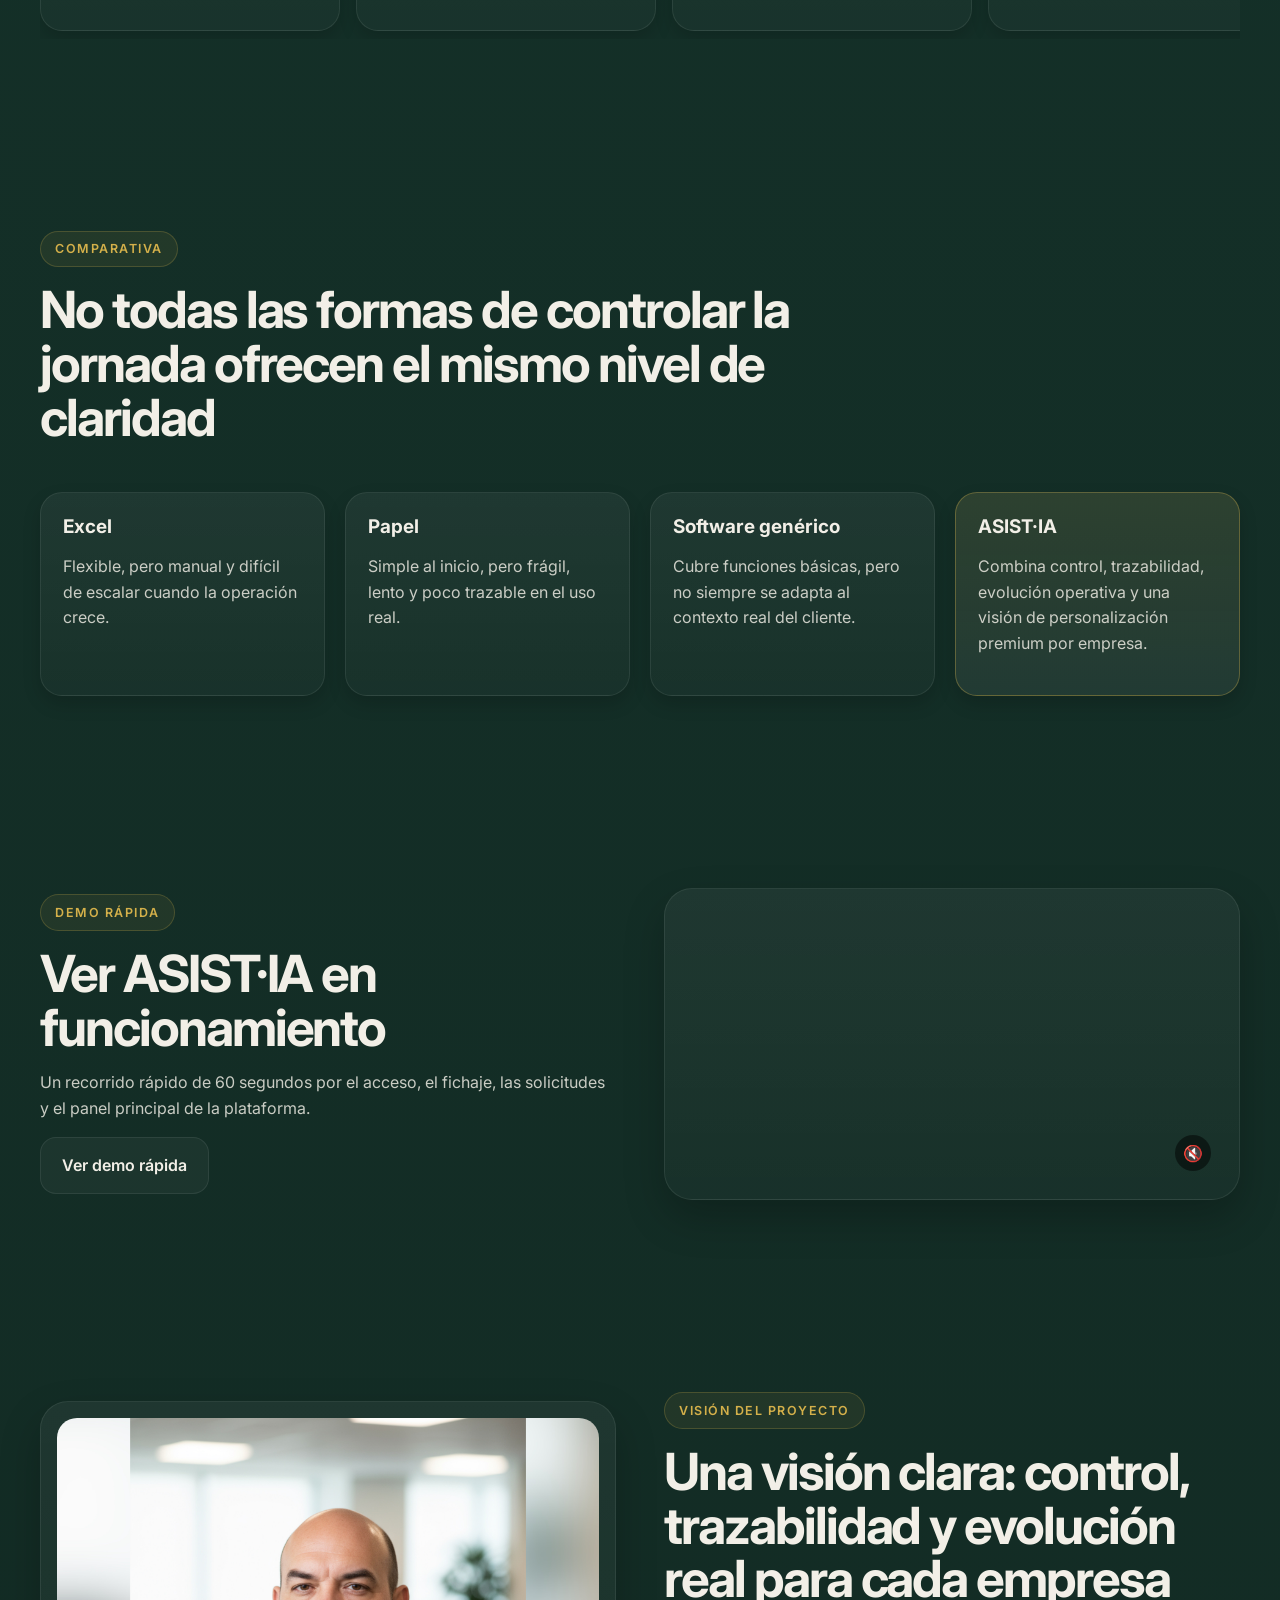
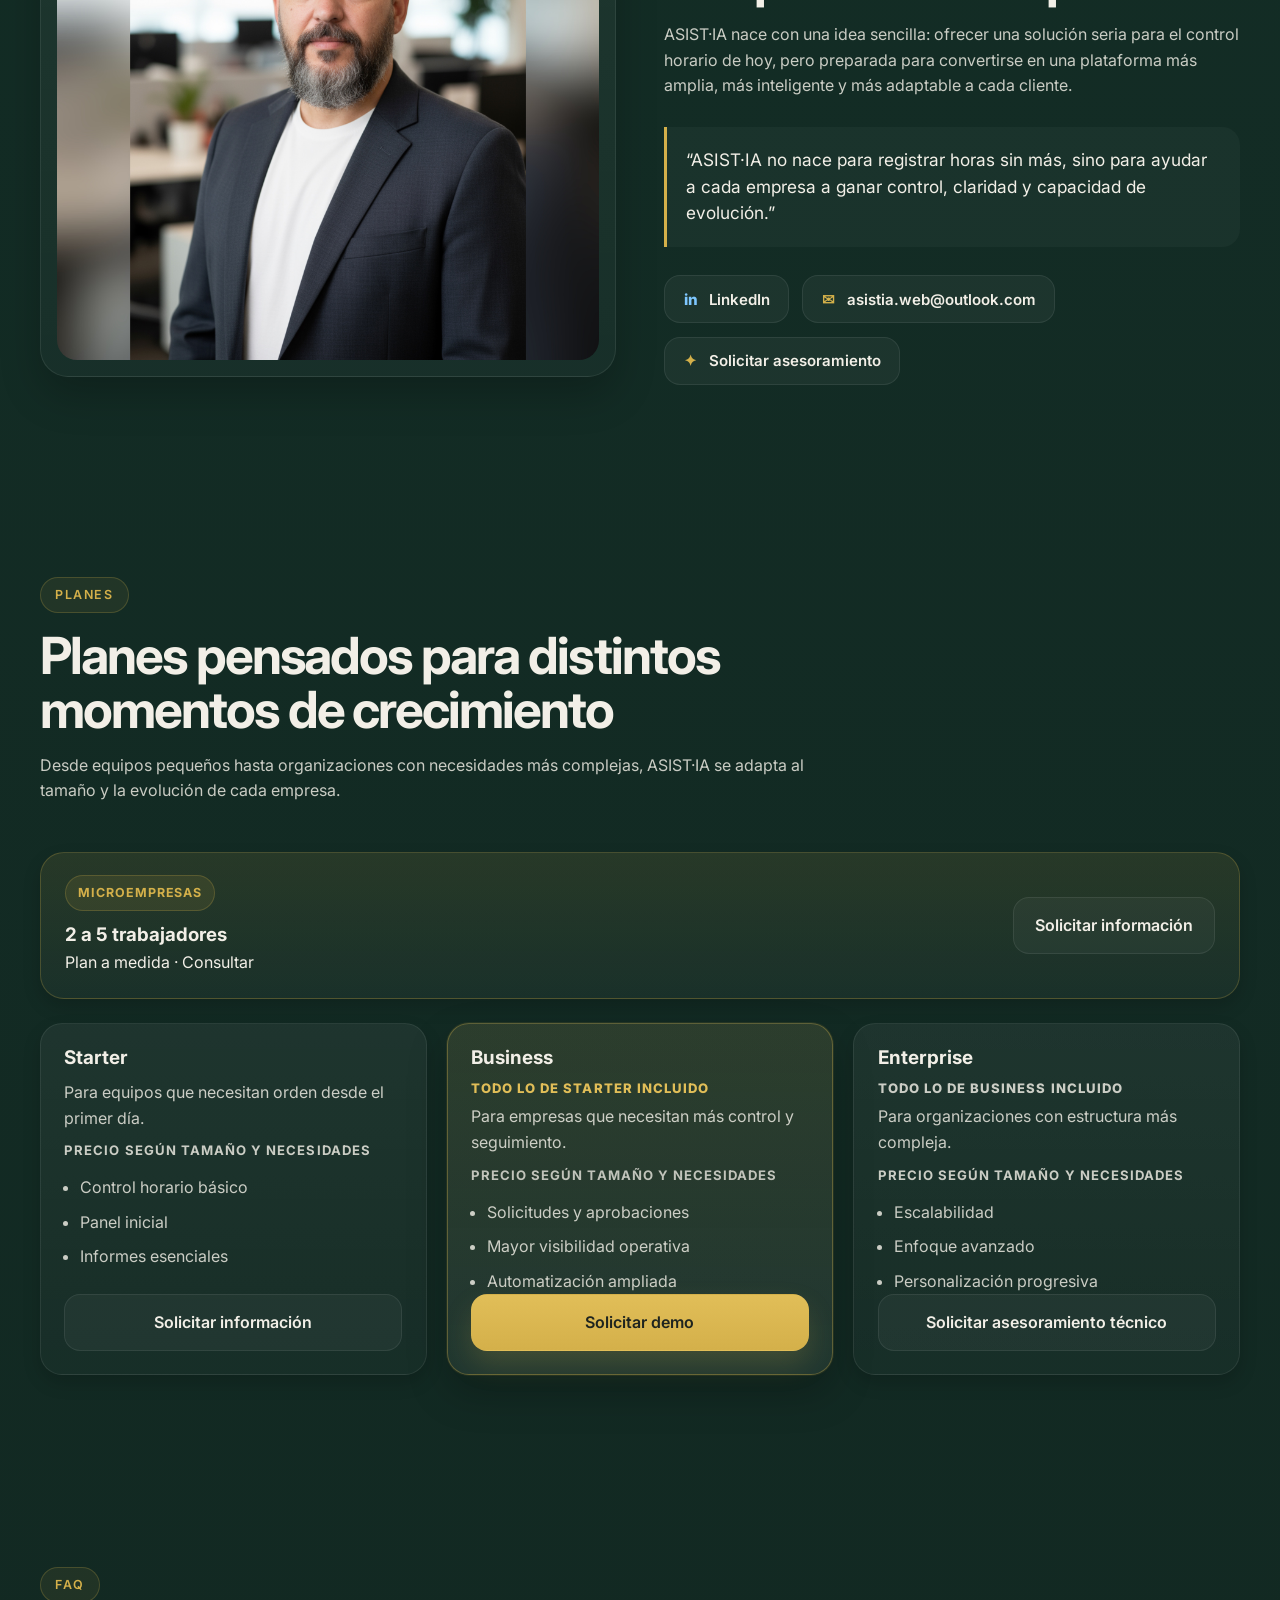
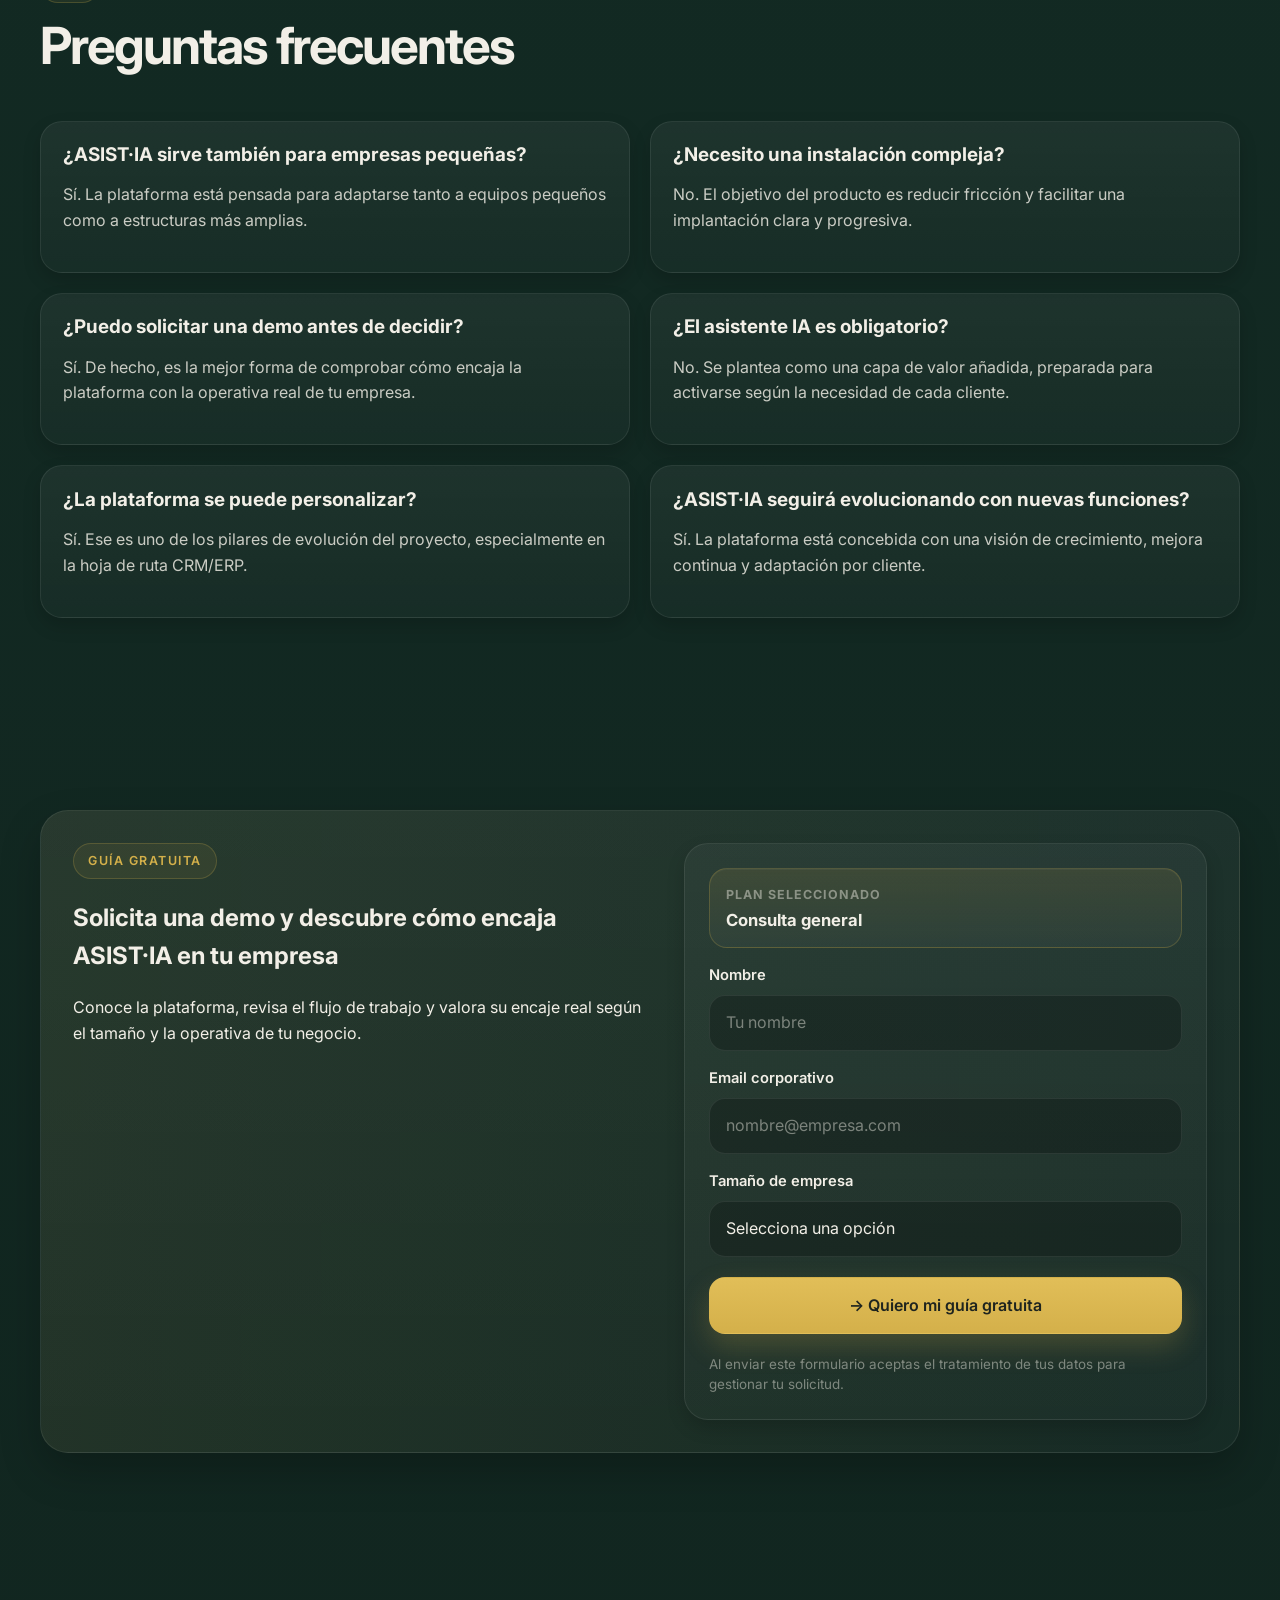
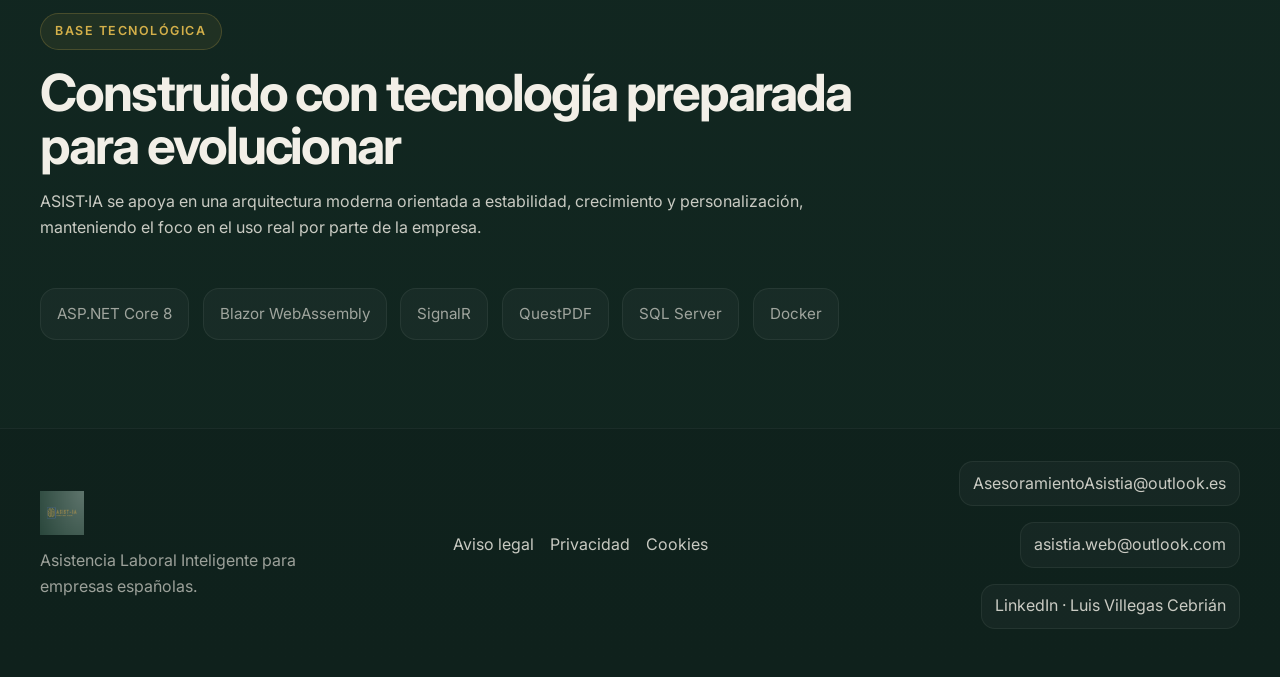
==== commit b8f1a108: "fix: tamaño uniforme de capturas y texto actualizado en sección ASIST·IA por dentro" ====
--- a/index.html
+++ b/index.html
@@ -302,7 +302,7 @@
       <div class="section-eyebrow">ASIST·IA POR DENTRO</div>
       <h2 id="capturas-titulo">Recorre las principales vistas de la plataforma</h2>
       <p>
-        Esta sección queda preparada para añadir capturas reales con el escalado correcto en cuanto estén disponibles.
+        Estas son algunas de las pantallas principales de ASIST·IA en funcionamiento.
       </p>
     </div>
 
--- a/assets/css/styles.css
+++ b/assets/css/styles.css
@@ -814,6 +814,17 @@
 
 .shot-card {
   scroll-snap-align: start;
+}
+
+.shot-image {
+  display: block;
+  width: 100%;
+  aspect-ratio: 4 / 3;
+  object-fit: cover;
+  object-position: top center;
+  border-radius: 14px;
+  margin-bottom: 1rem;
+  border: 1px solid rgba(255, 255, 255, 0.06);
 }
 
 .shot-placeholder,
